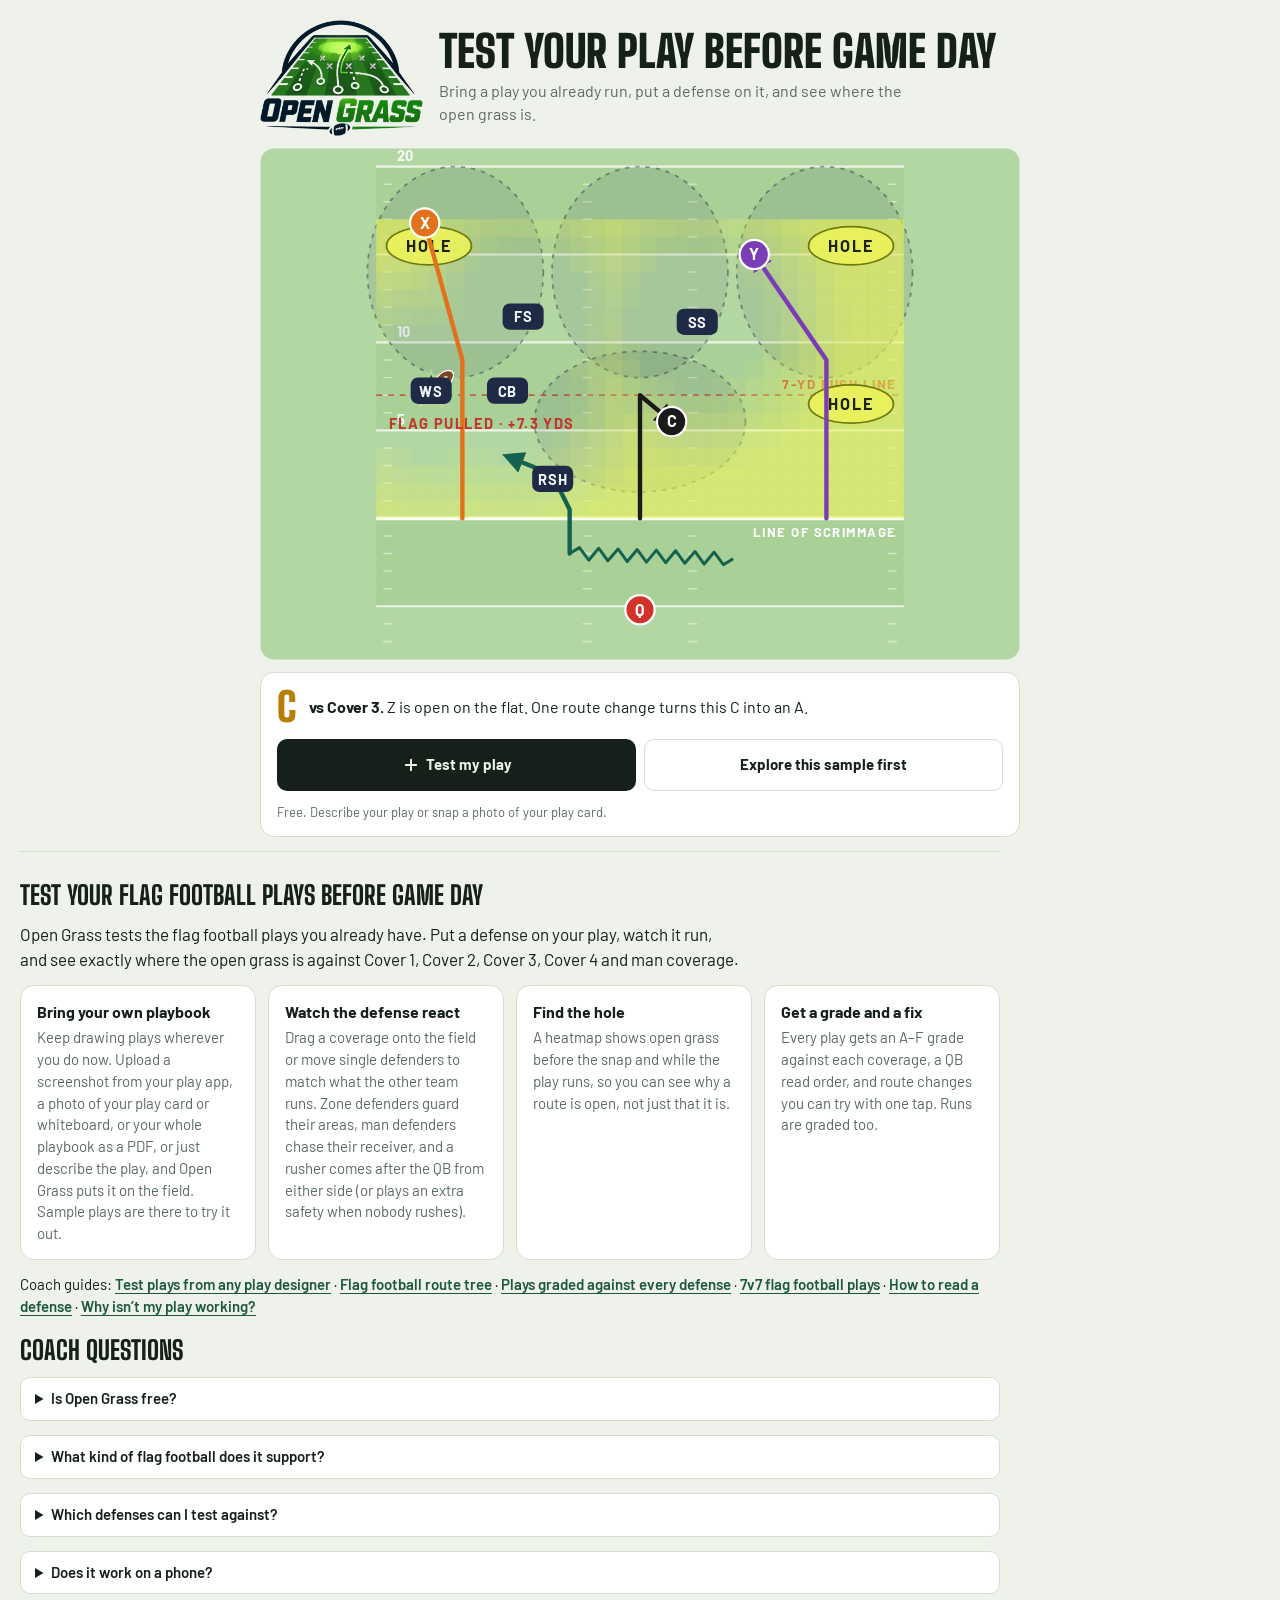
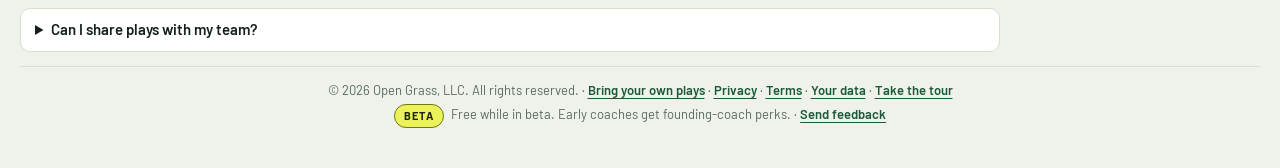
==== personal/projects/open-grass/index.html @ 5057790e "Run grades average seven close versions (rusher read, path width) so near misses grade in between; v" ====
<!doctype html>
<html lang="en">
<head>
<!-- ga:begin (build.py copies this block into every content page) -->
<!-- Google tag (gtag.js): loaded by the script below unless analytics is off -->
<script>
  window.dataLayer = window.dataLayer || [];
  function gtag(){dataLayer.push(arguments);}
  /* Google Ads (AW-18499804478) is linked to this Google tag, so it loads with GA4. privacy.html discloses ad measurement but
     promises no ad cookies, retargeting or personalized ads, so ad cookies, ad user data and ad personalization stay denied for every visitor. GA4 still works, and sign-ups reach Ads
     only as GA4 key events imported in Google Ads. Change this only together with privacy.html. */
  gtag('consent', 'default', { ad_storage: 'denied', ad_user_data: 'denied', ad_personalization: 'denied', analytics_storage: 'granted' });
  gtag('set', { allow_google_signals: false, allow_ad_personalization_signals: false });
  gtag('js', new Date());

  /* page_location drops Clerk's __clerk* query params and the #fragment: it can hold the owner token (#owner=...) or a whole custom play
     packed into a share link (#j-...), neither of which belongs in Analytics. link_type keeps what kind of link it was.
     On anything but the live site, events go to DebugView (filter them with the Developer traffic data filter).
     A browser holding the owner token (ai.js) is tagged traffic_type=internal for the Internal traffic data filter.
     Analytics is off when the visitor turned it off under "Your data" (og-no-analytics) or their browser sends Global Privacy Control:
     then gtag.js never loads, so neither GA4 nor the linked Google Ads page-view ping is sent (the ga-disable flag alone only
     stops GA4). privacy.html promises that opting out stops both. */
  (() => {
    let off = !!navigator.globalPrivacyControl;
    try { off = off || localStorage.getItem('og-no-analytics') === '1'; } catch (e) {}
    if (off) window['ga-disable-G-1T9DMC15V7'] = true;
    else {
      const t = document.createElement('script');
      t.async = true;
      t.src = 'https://www.googletagmanager.com/gtag/js?id=G-1T9DMC15V7';
      document.head.appendChild(t);
    }
    const h = location.hash.slice(1);
    // Clerk's sign-in can return with a dev session token in the query (__clerk_db_jwt) or handshake params: never record those.
    const q = new URLSearchParams(location.search);
    [...q.keys()].filter(k => k.startsWith('__clerk')).forEach(k => q.delete(k));
    const qs = q.toString();
    let owner = h.startsWith('owner=') && h !== 'owner=off';
    try { owner = owner || (!!localStorage.getItem('og-owner') && h !== 'owner=off'); } catch (e) {}
    gtag('config', 'G-1T9DMC15V7', {
      page_location: location.origin + location.pathname + (qs ? '?' + qs : ''),
      link_type: !h ? 'none' : h.startsWith('owner=') ? 'owner' : h.startsWith('j-') ? 'custom_play' : h.startsWith('s-') ? 'legacy_share' : 'builtin_play',
      ...(owner ? { traffic_type: 'internal' } : {}),
      ...(/(^|\.)open-grass\.com$/.test(location.hostname) ? {} : { debug_mode: true })
    });
  })();
</script>
<!-- ga:end -->
<script>
/* Visit stage (REDESIGN_PLAN.md Phase 2): new → explored → engaged, kept in og-stage. Worked out before the page draws so a
   first visit never flashes the full app. A browser that already has plays, favorites, a sign-in, a used free draft or a finished
   tour, or arrives on a share link (any #hash) or the ad landing page's ?test= link, is never "new". A "new" browser stays new for this visit (og-visit in
   sessionStorage, so a reload keeps it) and comes back "explored". Blocked storage: the full app. */
(() => {
  let st = 'explored', from = null;
  try {
    st = localStorage.getItem('og-stage');
    const known = ['og-tour-done', 'og-mine', 'og-favs', 'og-signed', 'og-free-draft'].some(k => localStorage.getItem(k));
    const deep = location.hash || /[?&]test=/.test(location.search);
    if (!st) st = known || deep ? 'explored' : 'new';
    else if (st === 'new' && (known || deep || !sessionStorage.getItem('og-visit'))) { st = 'explored'; from = 'new'; }
    localStorage.setItem('og-stage', st);
    if (st === 'new') sessionStorage.setItem('og-visit', '1');
  } catch (e) { st = 'explored'; }
  document.documentElement.dataset.stage = st;
  window.OG_STAGE_FROM = from;   // app.src.html tracks the change once gtag is set up
})();
</script>
<meta charset="utf-8">
<meta name="viewport" content="width=device-width, initial-scale=1, viewport-fit=cover">
<!-- SEO: copy says "flag football", not "5v5": 7v7 and other formats are coming. Open Grass is NOT a play designer app: it tests the plays coaches already have (any app, paper or whiteboard). Keep title ≤ ~60 chars, description ≤ ~155. -->
<title>Open Grass: Test Your Flag Football Plays Against Any Defense</title>
<meta name="description" content="Test your flag football plays against Cover 1, 2, 3, 4 and man. Watch the defense react, find the open grass, get a letter grade and route fixes. Free in beta.">
<meta name="author" content="Open Grass, LLC">
<link rel="canonical" href="https://open-grass.com/">
<meta name="theme-color" content="#1C5A37">
<link rel="icon" type="image/png" sizes="48x48" href="logo/favicon-48.png">
<link rel="icon" type="image/png" sizes="96x96" href="logo/favicon-96.png">
<link rel="icon" type="image/png" sizes="192x192" href="logo/icon-192.png">
<link rel="apple-touch-icon" href="logo/apple-touch-icon.png">
<link rel="manifest" href="manifest.webmanifest">
<meta property="og:type" content="website">
<meta property="og:site_name" content="Open Grass">
<meta property="og:url" content="https://open-grass.com/">
<meta property="og:title" content="Will your play beat their defense? Test it on Open Grass">
<meta property="og:description" content="Drag a defense onto your flag football play, watch it run, and find the open grass. Grades every play vs Cover 1, 2, 3, 4, man and the blitz.">
<meta property="og:image" content="https://open-grass.com/logo/og-image.jpg?v=2">
<meta property="og:image:width" content="1200">
<meta property="og:image:height" content="630">
<meta property="og:image:alt" content="A flag football play on Open Grass with the open holes in Cover 2 highlighted, graded C and fixed to an A.">
<meta name="twitter:card" content="summary_large_image">
<script type="application/ld+json">
{
  "@context": "https://schema.org",
  "@graph": [
    {
      "@type": "WebSite",
      "@id": "https://open-grass.com/#website",
      "name": "Open Grass",
      "alternateName": ["Open Grass Flag Football", "open-grass.com"],
      "url": "https://open-grass.com/",
      "publisher": { "@id": "https://open-grass.com/#org" }
    },
    {
      "@type": "Organization",
      "@id": "https://open-grass.com/#org",
      "name": "Open Grass",
      "legalName": "Open Grass, LLC",
      "url": "https://open-grass.com/",
      "logo": "https://open-grass.com/logo/icon-512.png",
      "email": "opengrassllc@gmail.com"
    },
    {
      "@type": "WebApplication",
      "@id": "https://open-grass.com/#app",
      "name": "Open Grass",
      "url": "https://open-grass.com/",
      "description": "Flag football play tester. Put a defense on your play, watch it run, see where the open grass is, and get a letter grade and route fixes against Cover 1, Cover 2, Cover 3, Cover 4 and man coverage.",
      "applicationCategory": "SportsApplication",
      "operatingSystem": "Any (web browser)",
      "image": "https://open-grass.com/logo/og-image.jpg",
      "publisher": { "@id": "https://open-grass.com/#org" },
      "offers": { "@type": "Offer", "price": "0", "priceCurrency": "USD", "description": "Free while in beta" }
    }
  ]
}
</script>
<link rel="preconnect" href="https://fonts.googleapis.com">
<link rel="preconnect" href="https://fonts.gstatic.com" crossorigin>
<link rel="stylesheet" href="https://fonts.googleapis.com/css2?family=Big+Shoulders+Display:wght@700;800;900&family=Barlow:wght@400;500;600;700&display=swap">
<style>
/* Layout: sideline clipboard. Field is the hero on the left; the coach's read sits in a column on the right, stacking under the field on phones. */
:root {
  --paper: #EEF2EA; --panel: #FFFFFF; --ink: #15201A; --muted: #5B6A60; --line: #D5DECF; --chip: #E3EADD;
  --accent: #1C5A37; --accent-ink: #FFFFFF;
  --turf: #B3D7A2; --turf-2: #A9D097; --chalk: #FFFFFF; --hole: #EBF25A; --hole-edge: #6E7A12;
  --def: #1E2A46; --def-ink: #F3F6FB; --zone: #1E2A46;
  --r-orange: #E2711C; --r-green: #15634F; --r-purple: #7B3DB6; --r-red: #D23229; --r-ink: #1A1A1A; --r-teal: #0E7C86; --r-gold: #A8740A; --ball: #7A4522;
  --good: #1D8A4B; --warn: #B87D05; --bad: #C1362B;
  --f-display: "Big Shoulders Display", "Arial Narrow", Impact, sans-serif;
  --f-body: "Barlow", "Segoe UI", system-ui, sans-serif;
  --radius: 10px; --on-grade: #FFFFFF;
  --dock-h: 0px; --peek-h: 0px;
  --sheet-bg: var(--panel); --sheet-edge: transparent; --grip: #B7C4B0; --pop-bg: var(--panel); --pop-edge: var(--line); --tour-ring: var(--accent);
}
@media (prefers-color-scheme: dark) {
  :root:not([data-theme="light"]) {
    --paper: #0E1410; --panel: #151D17; --ink: #E5ECE4; --muted: #92A196; --line: #26332A; --chip: #1D2820;
    --accent: #79CF96; --accent-ink: #0E1410;
    --turf: #1D3A25; --turf-2: #21412A; --chalk: #CFE3D0; --hole: #E2EA45; --hole-edge: #E2EA45;
    --def: #DCE4F4; --def-ink: #17203A; --zone: #A9BCE6;
    --r-orange: #F5953F; --r-green: #3FC79C; --r-purple: #B78BF2; --r-red: #FF6A5C; --r-ink: #F4F4F0; --r-teal: #4FC9D2; --r-gold: #E8B33E; --ball: #C98A57;
    --good: #4CC27A; --warn: #E3AE3A; --bad: #F06B5E; --on-grade: #0E1410;
    --sheet-bg: #33463A; --sheet-edge: #85A58E; --grip: #D6E3D9; --pop-bg: #3B5143; --pop-edge: #9DBDA6; --tour-ring: var(--hole);
    color-scheme: dark;
  }
}
:root[data-theme="dark"] {
  --paper: #0E1410; --panel: #151D17; --ink: #E5ECE4; --muted: #92A196; --line: #26332A; --chip: #1D2820;
  --accent: #79CF96; --accent-ink: #0E1410;
  --turf: #1D3A25; --turf-2: #21412A; --chalk: #CFE3D0; --hole: #E2EA45; --hole-edge: #E2EA45;
  --def: #DCE4F4; --def-ink: #17203A; --zone: #A9BCE6;
  --r-orange: #F5953F; --r-green: #3FC79C; --r-purple: #B78BF2; --r-red: #FF6A5C; --r-ink: #F4F4F0; --r-teal: #4FC9D2; --r-gold: #E8B33E; --ball: #C98A57;
  --good: #4CC27A; --warn: #E3AE3A; --bad: #F06B5E; --on-grade: #0E1410;
  --sheet-bg: #33463A; --sheet-edge: #85A58E; --grip: #D6E3D9; --pop-bg: #3B5143; --pop-edge: #9DBDA6; --tour-ring: var(--hole);
  color-scheme: dark;
}
* { box-sizing: border-box; }
[hidden] { display: none !important; }
html, body { margin: 0; }
body { background: var(--paper); color: var(--ink); font-family: var(--f-body); font-size: 15px; line-height: 1.45; }
/* Breakpoints: phone < 700 px (full-width field, playback dock, results sheet), tablet portrait 700–979 px (playback floats on the
   field, results sheet resting with the verdict beside the scouting report), 980 px and up the two-column layout. */
.app { max-width: 1320px; margin: 0 auto; padding-inline: 20px; padding-block: 12px 40px; display: grid; grid-template-columns: minmax(0, 1fr); gap: 14px; }
button, select, input { font: inherit; color: inherit; }
button:focus-visible, select:focus-visible, input:focus-visible, .cov:focus-visible { outline: 2px solid var(--accent); outline-offset: 2px; }

/* Header: a full-width bar with the wide wordmark logo on every screen size; tablet and desktop add Tour. */
.top { background: var(--panel); border-bottom: 1px solid var(--line); }
/* One bar from 700 px up: logo, play picker, Test a play, Tour, Sign in, Sign up free. Phones wrap the play row under the logo line. */
.top-in { max-width: 1320px; margin: 0 auto; padding: 8px 20px; min-height: 60px; display: flex; align-items: center; gap: 8px 12px; }
.top-in .playrow { flex: 1; min-width: 0; }
.brand { display: flex; align-items: center; gap: 8px; min-width: 0; }
.mark-sm { display: block; width: auto; height: 38px; flex: none; box-sizing: content-box; }
/* The wordmark's navy "OPEN" vanishes on the dark theme, so seat the logo on a light badge there. */
@media (prefers-color-scheme: dark) { :root:not([data-theme="light"]) .mark-sm { background: #EEF2EA; padding: 4px 8px; border-radius: 9px; } }
:root[data-theme="dark"] .mark-sm { background: #EEF2EA; padding: 4px 8px; border-radius: 9px; }
.sr-only { position: absolute; width: 1px; height: 1px; overflow: hidden; clip: rect(0 0 0 0); white-space: nowrap; }
.head-actions { display: flex; align-items: center; gap: 4px; flex: none; }
.hbtn { height: 44px; padding: 0 12px; border: 0; border-radius: 10px; background: none; font-weight: 700; cursor: pointer; white-space: nowrap; }
.hbtn:hover { background: var(--chip); }
.hbtn.cta { background: var(--hole); color: #1d2208; padding: 0 14px; }
.hbtn.cta:hover { filter: brightness(1.05); }
.acct { display: flex; align-items: center; gap: 4px; min-height: 44px; }
.acct #userBtn { display: flex; align-items: center; padding-inline: 6px; }
.acct #userBtn[hidden] { display: none; }
/* narrow tablets: Test a play shrinks to its + icon so the picker keeps room */
@media (min-width: 700px) and (max-width: 899px) {
  .testbtn { width: 52px; padding: 0; justify-content: center; }
  .testbtn .tlabel { position: absolute; width: 1px; height: 1px; overflow: hidden; clip: rect(0 0 0 0); white-space: nowrap; }
  .testbtn .news { position: absolute; top: -6px; right: -6px; }
  .testbtn .news .nl { display: none; }
}
@media (max-width: 699px) {
  .top-in { flex-wrap: wrap; padding: 0 8px 10px 12px; column-gap: 8px; }
  .brand { min-height: 60px; }
  .head-actions { margin-left: auto; }
  .top-in .playrow { order: 3; flex-basis: 100%; padding-right: 4px; }
  /* phones: Sign in takes Tour's place (Tour stays in the footer) */
  #tourBtn { display: none; }
  .mark-sm { height: 34px; }
  .hbtn { padding: 0 10px; }
}
/* small phones: a smaller logo and tighter buttons keep Sign in and Create account on the logo line */
@media (max-width: 389px) { .mark-sm { height: 30px; } .hbtn { padding: 0 8px; } .hbtn.cta { padding: 0 10px; } .top-in { column-gap: 6px; } }
@media (max-width: 339px) { .mark-sm { height: 25px; } }

/* Play row: the play picker (a native select laid over a big button) and Test a play */
.playrow { display: flex; align-items: center; gap: 8px; }
.pickbtn { position: relative; flex: 1; min-width: 0; min-height: 52px; display: flex; flex-direction: column; justify-content: center; gap: 2px; padding: 4px 36px 4px 12px; border: 1px solid var(--line); border-radius: 10px; background: var(--panel); }
.top .pickbtn { background: var(--paper); }
.pickbtn:hover { border-color: var(--muted); }
.pickbtn:focus-within { outline: 2px solid var(--accent); outline-offset: 2px; }
.pickbtn .eyebrow { font-size: 10px; }
.pickbtn h2 { font-family: var(--f-display); font-weight: 800; font-size: 20px; line-height: 1.05; margin: 0; text-transform: uppercase; letter-spacing: .01em; white-space: nowrap; overflow: hidden; text-overflow: ellipsis; }
.pickbtn .chev { position: absolute; right: 12px; top: 50%; width: 16px; height: 16px; margin-top: -8px; fill: none; stroke: currentColor; stroke-width: 2.5; }
.pickbtn select { position: absolute; inset: 0; width: 100%; height: 100%; opacity: 0; cursor: pointer; font-size: 16px; border: 0; }
.testbtn { flex: none; min-height: 52px; padding: 0 16px; display: inline-flex; align-items: center; gap: 6px; border: 0; border-radius: 10px; background: var(--ink); color: var(--paper); font-weight: 700; cursor: pointer; white-space: nowrap; }
.testbtn svg { width: 18px; height: 18px; fill: none; stroke: currentColor; stroke-width: 2.6; stroke-linecap: round; }
.testbtn:hover { filter: brightness(1.15); }
/* What's new (studio.js NEWS): a "New" pill on Test a play for returning visitors */
.testbtn { position: relative; }
.testbtn .news { font-size: 10px; font-weight: 800; line-height: 1; letter-spacing: .05em; text-transform: uppercase; padding: 3px 6px; border-radius: 99px; background: var(--warn); color: #15201A; white-space: nowrap; }

/* Main grid */
.layout { display: grid; grid-template-columns: minmax(0, 1fr) 390px; gap: 20px; align-items: start; }
@media (max-width: 979px) { .layout { grid-template-columns: minmax(0, 1fr); } }
.stage { display: grid; gap: 12px; min-width: 0; }

.eyebrow { font-size: 11px; letter-spacing: .14em; text-transform: uppercase; color: var(--muted); font-weight: 600; }
.tags { display: flex; flex-wrap: wrap; gap: 6px; align-items: center; }
.tag { font-size: 12px; padding: 3px 9px; border-radius: 99px; background: var(--chip); color: var(--ink); font-weight: 500; }
.tag.mod { background: var(--hole); color: #1d2208; font-weight: 700; }
.linkbtn { background: none; border: 0; padding: 3px 4px; color: var(--accent); font-weight: 600; cursor: pointer; text-decoration: underline; text-underline-offset: 3px; font-size: 13px; }

/* Defense row: one row of pill chips (coverage name only), scrolls sideways. pan-x keeps the sideways swipe; a drag up still reaches the field. */
.tray { position: relative; display: grid; gap: 6px; }
.cards { display: flex; gap: 8px; overflow-x: auto; scrollbar-width: none; padding: 2px; margin: -2px; }
.cards::-webkit-scrollbar { display: none; }
.cov { flex: none; height: 48px; padding: 0 16px; border-radius: 99px; border: 1.5px solid var(--line); background: var(--panel); cursor: grab; touch-action: pan-x; user-select: none; -webkit-user-select: none; font-family: var(--f-display); font-size: 18px; font-weight: 800; line-height: 1; text-transform: uppercase; white-space: nowrap; }
.cov:hover { border-color: var(--muted); }
.cov[aria-pressed="true"] { background: var(--ink); border-color: var(--ink); color: var(--paper); }
.ghost { position: fixed; z-index: 50; pointer-events: none; transform: translate(-50%, -50%) rotate(-3deg); box-shadow: 0 10px 28px rgba(0,0,0,.25); opacity: .95; }
.defline { display: flex; align-items: center; gap: 8px; min-height: 44px; font-size: 13px; color: var(--muted); }
.defline > span { min-width: 0; }
.optbtn { margin-left: auto; flex: none; height: 44px; padding: 0 14px; display: inline-flex; align-items: center; gap: 6px; border: 1px solid var(--line); border-radius: 99px; background: var(--panel); color: var(--ink); font-size: 13px; font-weight: 700; cursor: pointer; }
.optbtn:hover, .optbtn[aria-expanded="true"] { border-color: var(--muted); }
.optbtn .ol-chev { display: none; width: 14px; height: 14px; margin-left: -2px; }
.optbtn svg { width: 16px; height: 16px; fill: none; stroke: currentColor; stroke-width: 2.2; stroke-linecap: round; }
/* Field options: a small popover above its button on wide screens (the row sits near the bottom of the screen), a bottom sheet on phones and tablets */
.optsheet { position: absolute; right: 0; bottom: 50px; z-index: 40; width: min(340px, 100%); background: var(--panel); border: 1px solid var(--line); border-radius: 14px; box-shadow: 0 16px 40px rgba(0,0,0,.22); padding: 14px; display: grid; gap: 12px; }
.optsheet:focus { outline: none; }
.optsheet-head { display: flex; align-items: center; justify-content: space-between; gap: 8px; }
.optsheet-head b { font-family: var(--f-display); font-weight: 800; font-size: 20px; text-transform: uppercase; line-height: 1; }
.optscrim { position: fixed; inset: 0; z-index: 39; background: transparent; }
/* ≥ 700 px: Field options joins the chip row at the chips' height (the shape · rush line drops underneath) so it reads as part of the defense controls */
@media (min-width: 700px) {
  .tray { grid-template-columns: minmax(0, 1fr) auto; column-gap: 12px; }
  .cards { grid-row: 1; flex-wrap: wrap; overflow: visible; } /* wrap, not scroll: a clipped chip beside the button looked cut off (7v7 has six) */
  .defline { display: contents; }
  #covLine { grid-column: 1 / -1; grid-row: 2; }
  .optbtn { grid-column: 2; grid-row: 1; margin-left: 0; height: 48px; padding: 0 16px 0 14px; border-width: 1.5px; font-size: 14px; }
  .optbtn .ol-chev { display: inline; transform: rotate(-90deg); }
  .optbtn[aria-expanded="true"] .ol-chev { transform: rotate(90deg); }
  .optsheet { bottom: calc(100% + 8px); }
}
.toggles { display: grid; gap: 8px; }
.tog { display: flex; align-items: center; justify-content: space-between; gap: 10px; min-height: 44px; padding: 4px 12px; border-radius: 10px; border: 1px solid var(--line); background: var(--panel); font-size: 15px; font-weight: 600; cursor: pointer; }
.tog input { accent-color: var(--accent); margin: 0; width: 20px; height: 20px; order: 2; }
.tog select { font: inherit; font-weight: 600; color: inherit; background: var(--paper); border: 1px solid var(--line); border-radius: 8px; padding: 6px 8px; cursor: pointer; }

/* Field */
.player { position: relative; display: grid; gap: 12px; }
.field-wrap { position: relative; border-radius: 14px; overflow: hidden; background: var(--turf); border: 1px solid var(--line); }
/* wide screens: the header bar (logo, play picker, sign-in) ≈ 80 px above, timeline + defense row + its line ≈ 190 below, so the chips stay on screen */
.field-wrap svg { display: block; width: 100%; height: auto; max-height: max(360px, calc(100svh - 290px)); margin: 0 auto; touch-action: pan-y; }
/* Grade badge, top right of the field: opens the results */
.gbadge { position: absolute; top: 10px; right: 10px; z-index: 2; display: flex; align-items: center; gap: 8px; padding: 6px 12px 6px 6px; border: 0; border-radius: 12px; background: var(--panel); color: var(--ink); box-shadow: 0 6px 18px rgba(14,21,17,.28); cursor: pointer; text-align: left; }
.gbadge .gl { width: 40px; height: 40px; border-radius: 9px; display: grid; place-items: center; font-family: var(--f-display); font-weight: 900; font-size: 30px; line-height: 1; color: var(--on-grade); background: var(--muted); }
.gbadge .gl.gA, .gbadge .gl.gB { background: var(--good); } .gbadge .gl.gC { background: var(--warn); } .gbadge .gl.gD, .gbadge .gl.gF { background: var(--bad); }
.gbadge .gt { display: grid; line-height: 1.15; }
.gbadge small { font-size: 10px; font-weight: 700; letter-spacing: .12em; text-transform: uppercase; color: var(--muted); }
.gbadge b { font-size: 14px; }
.field-wrap.drop-ready::after { content: "Drop to overlay this coverage"; position: absolute; inset: 10px; border: 2.5px dashed var(--chalk); border-radius: 10px; display: grid; place-items: center; font-family: var(--f-display); font-size: 24px; font-weight: 800; text-transform: uppercase; color: var(--chalk); background: color-mix(in srgb, var(--turf) 40%, transparent); pointer-events: none; }
.field-wrap.drop-over::after { background: color-mix(in srgb, var(--hole) 30%, transparent); }
.def { cursor: grab; }
.def.locked { cursor: default; }
.lbl { font-family: var(--f-body); font-weight: 700; }

/* Timeline */
.timeline { display: grid; grid-template-columns: auto minmax(0, 1fr) auto auto; align-items: center; gap: 12px; padding: 10px 12px; background: var(--panel); border: 1px solid var(--line); border-radius: var(--radius); }
.playbtn { height: 48px; min-width: 128px; padding: 0 20px 0 16px; border-radius: 999px; border: 0; background: var(--accent); color: var(--accent-ink); display: inline-flex; align-items: center; justify-content: center; gap: 8px; cursor: pointer; font-family: var(--f-display); font-size: 18px; font-weight: 800; letter-spacing: .04em; text-transform: uppercase; white-space: nowrap; box-shadow: 0 0 0 4px color-mix(in srgb, var(--accent) 22%, transparent), 0 4px 12px rgba(14,21,17,.22); }
.playbtn:hover { filter: brightness(1.12); }
.playbtn:focus-visible { outline: 3px solid var(--hole); outline-offset: 2px; }
.playbtn svg { width: 18px; height: 18px; fill: currentColor; flex: none; }
/* Big Run play button on the field whenever the play is stopped at the snap, like a video poster */
/* Run play on the field: a small ring and label side by side in the bottom-right corner of the backfield, where no player or
   route sits on most plays (it used to cover the middle of the field; owner, 2026-10-28). The centre bottom is out: deep backs
   line up there. --fp-bottom clears the floating dock on tablets. */
.fieldplay { position: absolute; right: 12px; bottom: var(--fp-bottom, 12px); z-index: 2; display: grid; grid-auto-flow: column; align-items: center; gap: 10px; padding: 0; border: 0; background: none; color: var(--ink); cursor: pointer; font-family: var(--f-display); font-size: 18px; font-weight: 800; letter-spacing: .05em; text-transform: uppercase; }
.fieldplay[hidden] { display: none; }
.fieldplay .ring { width: 52px; height: 52px; border-radius: 50%; display: grid; place-items: center; background: var(--accent); color: var(--accent-ink); box-shadow: 0 0 0 5px color-mix(in srgb, var(--accent) 30%, transparent), 0 6px 16px rgba(14,21,17,.3); }
.fieldplay .ring svg { width: 22px; height: 22px; max-height: none; fill: currentColor; margin: 0; transform: translateX(3px); }   /* override .field-wrap svg (auto margin pushed the icon left); nudge the triangle to look centered */
.fieldplay .cap { padding: 3px 12px; border-radius: 999px; background: var(--panel); box-shadow: 0 4px 12px rgba(14,21,17,.22); }
.fieldplay:hover .ring { filter: brightness(1.12); }
.fieldplay:focus-visible .ring { outline: 3px solid var(--hole); outline-offset: 4px; }
@media (prefers-reduced-motion: no-preference) {
  .fieldplay .ring { animation: fp-pulse 1.8s ease-in-out infinite; }
  @keyframes fp-pulse { 50% { box-shadow: 0 0 0 10px color-mix(in srgb, var(--accent) 12%, transparent), 0 6px 16px rgba(14,21,17,.3); } }
}
.track { position: relative; padding-block: 14px 16px; }
.track input { width: 100%; margin: 0; accent-color: var(--accent); }
.marks { position: absolute; left: 9px; right: 9px; top: 0; bottom: 0; pointer-events: none; }
.mk { position: absolute; transform: translateX(-50%); font-size: 10px; font-weight: 700; letter-spacing: .06em; text-transform: uppercase; white-space: nowrap; }
.mk.top { top: -2px; }
.mk.bot { bottom: -2px; }
.mk.rush { color: var(--bad); }
.mk.throw { color: var(--ink); }
.mk.tick { color: var(--muted); font-weight: 500; }
button.mk { pointer-events: auto; border: 0; background: none; padding: 2px 3px; font-family: inherit; line-height: 1.2; cursor: pointer; border-radius: 4px; }
button.mk:hover, button.mk:focus-visible { background: var(--paper); text-decoration: underline; }
.clock { text-align: right; min-width: 74px; }
.clock b { font-family: var(--f-display); font-size: 26px; font-weight: 800; font-variant-numeric: tabular-nums; line-height: 1; display: block; }
.clock span { font-size: 11px; color: var(--muted); letter-spacing: .08em; text-transform: uppercase; }
.speed { display: flex; gap: 4px; }
.speed button { border: 1px solid var(--line); background: var(--panel); border-radius: 6px; padding: 2px 7px; font-size: 12px; cursor: pointer; }
.speed button[aria-pressed="true"] { background: var(--ink); color: var(--paper); border-color: var(--ink); }
.speed .loop { margin-left: 4px; }
.timeline .speed { flex-direction: column; gap: 3px; }
.timeline .speed .loop { margin-left: 0; }
.timeline .speed button { padding: 3px 7px; }
@media (min-width: 641px) { .timeline .speed { display: grid; grid-template-columns: repeat(3, auto); } .timeline .speed .loop { grid-column: 1 / -1; } }
@media (max-width: 640px) { .timeline { grid-template-columns: auto minmax(0, 1fr) auto; } .timeline .speed { grid-column: 1 / -1; flex-direction: row; justify-content: flex-end; } }
.hint { margin: 0; color: var(--muted); font-size: 13px; display: flex; flex-wrap: wrap; gap: 4px 14px; align-items: center; }
.key { display: inline-flex; align-items: center; gap: 5px; }
.sw { width: 12px; height: 12px; border-radius: 3px; display: inline-block; }

/* Read panel */
.sheet { min-width: 0; }
.read { display: grid; gap: 14px; min-width: 0; }
.sheet-grip { display: none; }
.card { background: var(--panel); border: 1px solid var(--line); border-radius: 14px; padding: 16px; display: grid; gap: 12px; min-width: 0; }
.card h3 { font-family: var(--f-display); font-weight: 800; font-size: 20px; text-transform: uppercase; margin: 0; letter-spacing: .01em; line-height: 1; }
.g { font-family: var(--f-display); font-weight: 900; line-height: 1; }
.gA, .gB { color: var(--good); } .gC { color: var(--warn); } .gD, .gF { color: var(--bad); }
/* One line for every look (5 in 5v5, 6 in 7v7): long names wrap inside the tile */
.scout-note { margin: 10px 0 0; font-size: 13px; line-height: 1.35; color: var(--muted); }
.scout-row { display: grid; grid-auto-flow: column; grid-auto-columns: minmax(0, 1fr); gap: 5px; }
.sc { border: 1.5px solid var(--line); background: var(--paper); border-radius: 9px; padding: 6px 2px 5px; display: grid; justify-items: center; align-content: start; gap: 2px; cursor: pointer; }
.sc[aria-pressed="true"] { border-color: var(--ink); }
.sc span { font-size: 10.5px; font-weight: 600; color: var(--muted); text-align: center; line-height: 1.15; }
@media (max-width: 480px) { .scout-row { gap: 4px; } .sc { padding-inline: 0; } .sc span { font-size: 10px; } }
.sc .g { font-size: 26px; }
.verdict { display: grid; grid-template-columns: auto minmax(0, 1fr); gap: 14px; align-items: start; }
.bigg { font-size: 64px; width: 64px; text-align: center; margin-top: -4px; }
.verdict h2 { font-family: var(--f-display); font-weight: 800; font-size: 26px; text-transform: uppercase; line-height: 1; margin: 2px 0 6px; text-wrap: balance; }
.verdict p { margin: 0; }
.reads { list-style: none; margin: 0; padding: 0; display: grid; gap: 4px; }
.reads li button { width: 100%; display: grid; grid-template-columns: 22px 26px minmax(0, 1fr) 72px; align-items: center; gap: 8px; padding: 7px 6px; border: 0; background: none; border-radius: 8px; cursor: pointer; text-align: left; }
.reads li button:hover { background: var(--paper); }
.num { font-size: 12px; color: var(--muted); font-weight: 700; text-align: center; font-variant-numeric: tabular-nums; }
.dot { width: 22px; height: 22px; border-radius: 50%; display: grid; place-items: center; color: #fff; font-size: 11px; font-weight: 700; }
.rname { min-width: 0; }
.rname b { font-weight: 600; }
.rname small { display: block; color: var(--muted); font-size: 12px; }
.bar { height: 5px; border-radius: 3px; background: var(--chip); overflow: hidden; margin-top: 4px; }
.bar i { display: block; height: 100%; border-radius: 3px; }
.pill { font-size: 11px; font-weight: 700; letter-spacing: .05em; text-transform: uppercase; padding: 3px 7px; border-radius: 99px; text-align: center; }
.p-open { background: color-mix(in srgb, var(--good) 18%, transparent); color: var(--good); }
.p-tight { background: color-mix(in srgb, var(--warn) 20%, transparent); color: var(--warn); }
.p-covered { background: color-mix(in srgb, var(--bad) 16%, transparent); color: var(--bad); }
.sug { border: 1px solid var(--line); border-radius: 10px; padding: 12px; display: grid; gap: 6px; background: var(--paper); }
.sug-top { display: flex; align-items: center; gap: 8px; flex-wrap: wrap; }
.sug-top .arrow { color: var(--muted); }
.delta.room { font-family: var(--f-body); font-size: 12px; font-weight: 700; letter-spacing: .05em; text-transform: uppercase; color: var(--good); }
.delta { margin-left: auto; font-family: var(--f-display); font-weight: 800; font-size: 18px; white-space: nowrap; }
.sug p { margin: 0; font-size: 14px; }
.sug .muted { color: var(--muted); font-size: 13px; }
.sug-actions { display: flex; gap: 8px; }
/* "You tried" strip: the last route fix, Undo, and "Did this help?" once the coach watched it */
.tried { border: 1px solid color-mix(in srgb, var(--accent) 45%, var(--line)); border-radius: 10px; padding: 12px; display: grid; gap: 8px; margin-bottom: 10px; background: color-mix(in srgb, var(--accent) 6%, var(--paper)); }
.tried .eyebrow { display: block; margin-bottom: 1px; }
.tried p { margin: 0; font-size: 14px; }
.tried .muted { color: var(--muted); font-size: 13px; }
.tried-row { display: flex; align-items: center; gap: 8px; }
.tried-rate { margin-left: auto; display: flex; align-items: center; gap: 6px; font-size: 13px; color: var(--muted); font-weight: 600; }
.thumb { border: 1px solid var(--line); background: var(--panel); border-radius: 99px; min-width: 44px; height: 38px; font-size: 18px; cursor: pointer; filter: grayscale(.6); opacity: .8; }
.thumb:hover { border-color: var(--accent); filter: none; opacity: 1; }
.thumb[aria-pressed="true"] { filter: none; opacity: 1; border-color: var(--accent); background: color-mix(in srgb, var(--accent) 16%, var(--panel)); }
.reasons { display: flex; flex-wrap: wrap; gap: 6px; }
.chipbtn { border: 1px solid var(--line); background: var(--panel); color: var(--ink); border-radius: 99px; padding: 7px 12px; font-size: 13px; font-weight: 600; cursor: pointer; min-height: 36px; }
.chipbtn:hover { border-color: var(--accent); }
.btn { border: 0; background: var(--accent); color: var(--accent-ink); border-radius: 8px; padding: 7px 14px; font-weight: 700; cursor: pointer; font-size: 14px; }
.btn.ghosty { background: transparent; color: var(--accent); border: 1px solid var(--line); }
.btn:hover { filter: brightness(1.08); }
dl.notes { display: grid; grid-template-columns: 96px minmax(0, 1fr); gap: 8px 12px; margin: 0; font-size: 14px; }
dl.notes dt { font-size: 11px; letter-spacing: .1em; text-transform: uppercase; color: var(--muted); font-weight: 600; padding-top: 2px; }
dl.notes dd { margin: 0; }
.more summary { cursor: pointer; font-weight: 600; font-size: 14px; color: var(--accent); }
.more[open] summary { margin-bottom: 10px; }
.concepts { margin: 0; padding-left: 18px; display: grid; gap: 2px; }
.qbread, .sug .why { margin: 8px 0 0; font-size: 13px; }
.checks { margin: 0; padding-left: 18px; display: grid; gap: 6px; font-size: 14px; }
dl.notes .linkbtn { padding: 0; font-size: 14px; text-align: left; }
.src { font-size: 12px; color: var(--muted); margin: 0; }
.empty { color: var(--muted); margin: 0; }
/* Play actions, studio dialog, toast */
.playmeta { display: grid; gap: 8px; }
.actions { display: flex; flex-wrap: wrap; gap: 6px; }
.act { display: inline-flex; align-items: center; gap: 6px; border: 1px solid var(--line); background: var(--panel); border-radius: 8px; padding: 6px 11px; font-size: 13px; font-weight: 600; cursor: pointer; }
.act:hover { border-color: var(--muted); }
.act[aria-pressed="true"] { background: var(--hole); color: #1d2208; border-color: var(--hole-edge); }
.act.primary { background: var(--accent); color: var(--accent-ink); border-color: var(--accent); }
.act.danger { color: var(--bad); }
.act:disabled { opacity: .55; cursor: progress; }
.act svg { width: 15px; height: 15px; fill: none; stroke: currentColor; stroke-width: 2; stroke-linecap: round; stroke-linejoin: round; }
.scrim { position: fixed; inset: 0; z-index: 60; background: rgba(10, 16, 12, .55); display: grid; place-items: center; padding-inline: 16px; padding-block: 16px; }
.dialog { background: var(--panel); color: var(--ink); border: 1px solid var(--line); border-radius: 14px; width: min(560px, 100%); max-height: calc(100svh - 32px); overflow: auto; padding: 18px; display: grid; gap: 12px; box-shadow: 0 20px 50px rgba(0,0,0,.3); }
.dialog h3 { font-family: var(--f-display); font-weight: 800; font-size: 24px; text-transform: uppercase; margin: 0; line-height: 1; }
.dialog-head { display: flex; justify-content: space-between; align-items: center; gap: 12px; }
.tabs { display: flex; gap: 4px; border-bottom: 1px solid var(--line); flex-wrap: wrap; }
.tab { border: 0; background: none; padding: 8px 10px; font-weight: 600; font-size: 14px; color: var(--muted); border-bottom: 2.5px solid transparent; cursor: pointer; }
.tab[aria-selected="true"] { color: var(--ink); border-bottom-color: var(--accent); }
.pane { display: grid; gap: 10px; }
.pane textarea { width: 100%; min-height: 110px; resize: vertical; border: 1px solid var(--line); border-radius: 8px; padding: 10px; background: var(--paper); font: inherit; color: inherit; }
.pane input[type=file] { font-size: 14px; max-width: 100%; }
.pane .muted { color: var(--muted); font-size: 13px; margin: 0; }
.examples { display: flex; flex-wrap: wrap; gap: 6px; }
.chipbtn { border: 1px solid var(--line); background: var(--paper); border-radius: 99px; padding: 4px 10px; font-size: 12px; cursor: pointer; text-align: left; }
.status { font-size: 13px; color: var(--muted); min-height: 1.2em; margin: 0; white-space: pre-wrap; overflow-wrap: anywhere; }
.status.err { color: var(--bad); }
.preview-img { max-height: 160px; border-radius: 8px; border: 1px solid var(--line); justify-self: start; }
.pane .soon { font-size: 13px; margin: 0; padding: 6px 10px; border-radius: 8px; background: var(--chip); color: var(--muted); }
.batch { list-style: none; margin: 0; padding: 0; display: grid; gap: 6px; }
.batch li { display: grid; grid-template-columns: 44px 1fr; grid-template-rows: auto auto; column-gap: 10px; align-items: center; font-size: 13px; }
.batch img { grid-row: 1 / 3; width: 44px; height: 44px; object-fit: cover; border-radius: 6px; border: 1px solid var(--line); }
.batch .nm { overflow: hidden; text-overflow: ellipsis; white-space: nowrap; }
.batch .st { color: var(--muted); }
.batch .st.ok { color: var(--good); }
/* PDF playbooks (studio.js openPdf): page picker, then the list of saved plays */
.new-pill { display: inline-block; font-size: 11px; line-height: 1; padding: 3px 6px; margin-right: 4px; border-radius: 99px; background: var(--accent); color: var(--accent-ink); vertical-align: 1px; text-transform: uppercase; letter-spacing: .04em; }
.pdf-tools { display: flex; flex-wrap: wrap; gap: 8px; align-items: center; }
.pdf-group { display: flex; align-items: center; gap: 6px; font-size: 13px; color: var(--muted); flex: 1 1 220px; }
.pdf-group input { flex: 1; min-width: 0; font: inherit; color: var(--ink); background: var(--panel); border: 1px solid var(--line); border-radius: 8px; padding: 6px 8px; }
.pdf-pages { list-style: none; margin: 0; padding: 0; display: grid; grid-template-columns: repeat(auto-fill, minmax(84px, 1fr)); gap: 10px; max-height: 46vh; overflow-y: auto; }
.pdf-pages li { display: grid; gap: 2px; font-size: 12px; }
.pdf-pages li[hidden] { display: none; }
.pdf-pages label { display: grid; gap: 4px; cursor: pointer; position: relative; }
.pdf-pages input { position: absolute; top: 6px; left: 6px; width: 18px; height: 18px; margin: 0; accent-color: var(--accent); }
.pdf-pages .pg { display: block; aspect-ratio: 8.5 / 11; border: 1px solid var(--line); border-radius: 6px; overflow: hidden; background: #fff; }
.pdf-pages .pg img { width: 100%; height: 100%; object-fit: contain; display: block; }
.pdf-pages li:has(input:not(:checked)) .pg { opacity: .45; }
.pdf-pages .cap { color: var(--muted); }
.pdf-pages .st { color: var(--muted); }
.pdf-pages .st.ok { color: var(--good); }
.pdf-pages .st.err { color: var(--bad); }
.pdf-go { display: flex; flex-wrap: wrap; gap: 8px; }
.pdf-found { list-style: none; margin: 0; padding: 0; display: grid; gap: 6px; max-height: 50vh; overflow-y: auto; }
.pdf-found li { display: grid; grid-template-columns: 64px 1fr auto auto; gap: 8px; align-items: center; font-size: 13px; }
.pdf-found svg { width: 64px; height: 53px; border: 1px solid var(--line); border-radius: 6px; background: var(--panel); }
.pdf-found .nm { overflow: hidden; text-overflow: ellipsis; white-space: nowrap; }
.batch .st.err { color: var(--bad); }
.sharebox { display: grid; gap: 6px; }
.details { display: grid; grid-template-columns: 6.5em 1fr; gap: 10px; }
.details > div { display: grid; gap: 4px; min-width: 0; }
.details .wide { grid-column: 1 / -1; }
.details input { width: 100%; border: 1px solid var(--line); border-radius: 8px; padding: 8px 10px; background: var(--paper); font: inherit; color: inherit; }
.details .chips { display: flex; flex-wrap: wrap; gap: 6px; }
.sharebox input { width: 100%; border: 1px solid var(--line); border-radius: 8px; padding: 8px 10px; background: var(--paper); font-size: 13px; }
.gifout { max-width: 100%; border-radius: 10px; border: 1px solid var(--line); }
.toast { position: fixed; left: 50%; bottom: calc(18px + env(safe-area-inset-bottom, 0px)); transform: translateX(-50%); z-index: 70; background: var(--ink); color: var(--paper); padding: 9px 16px; border-radius: 99px; font-size: 14px; font-weight: 600; max-width: calc(100vw - 32px); }
.foot { border-top: 1px solid var(--line); padding-top: 14px; color: var(--muted); font-size: 13px; text-align: center; }
.foot p { margin: 0; }
.foot p + p { margin-top: 4px; }
.foot a { color: var(--accent); font-weight: 600; text-underline-offset: 3px; }
.foot .linkbtn { padding: 0; }
/* Beta pill and the free-account prompt (gate) */
.beta { font-family: var(--f-body); font-size: 11px; font-weight: 700; letter-spacing: .12em; text-transform: uppercase; padding: 3px 9px; border-radius: 99px; border: 1px solid var(--hole-edge); background: var(--hole); color: #1d2208; cursor: pointer; vertical-align: middle; }
.beta:hover { filter: brightness(1.05); }
span.beta { cursor: default; margin-left: 4px; }
.foot .beta { margin-right: 4px; }
.sketch { position: relative; border-radius: 10px; overflow: hidden; border: 1px solid var(--line); background: var(--turf); }
.sketch svg { display: block; width: 100%; height: auto; max-height: 220px; filter: blur(5px); transform: scale(1.06); }
.sketch .lockmsg { position: absolute; inset: 0; display: grid; place-items: center; font-family: var(--f-display); font-weight: 800; font-size: 22px; text-transform: uppercase; color: var(--ink); }
.sketch .lockmsg span { background: var(--panel); border: 1px solid var(--line); border-radius: 99px; padding: 6px 14px; }
.perks { margin: 0; padding-left: 18px; display: grid; gap: 3px; font-size: 14px; }
.gate-actions { display: flex; flex-wrap: wrap; gap: 8px; align-items: center; }
/* Below-the-field explainer (crawlable copy) */
.about { border-top: 1px solid var(--line); padding-top: 24px; display: grid; gap: 14px; max-width: 980px; }
.about h2 { font-family: var(--f-display); font-weight: 800; font-size: 26px; text-transform: uppercase; line-height: 1; margin: 6px 0 0; }
.about .lede { margin: 0; font-size: 17px; max-width: 72ch; }
.about-grid { display: grid; grid-template-columns: repeat(auto-fit, minmax(220px, 1fr)); gap: 12px; }
.about-grid > div { background: var(--panel); border: 1px solid var(--line); border-radius: 14px; padding: 14px 16px; }
.about h3 { font-size: 16px; margin: 0 0 4px; }
.about-grid p, .about details p { margin: 0; color: var(--muted); }
.about details { background: var(--panel); border: 1px solid var(--line); border-radius: 10px; padding: 10px 14px; }
.about summary { cursor: pointer; font-weight: 600; }
.about > p { margin: 0; }
.about a { color: var(--accent); font-weight: 600; text-underline-offset: 3px; }
.about details p { margin-top: 6px; }
/* ---------- First visit (data-stage="new"): intro, the sample play looping, a caption and two buttons; nothing else ---------- */
.fv-intro { display: grid; gap: 4px; }
.fv-intro h1 { font-family: var(--f-display); font-weight: 900; font-size: clamp(30px, 6vw, 44px); line-height: .95; text-transform: uppercase; margin: 0; text-wrap: balance; }
.fv-intro p { margin: 0; color: var(--muted); font-size: 16px; max-width: 52ch; }
:root:not([data-stage="new"]) .fv-intro { position: absolute; width: 1px; height: 1px; overflow: hidden; clip: rect(0 0 0 0); white-space: nowrap; }
.fv-card { display: none; }
[data-stage="new"] .fv-card { display: grid; gap: 12px; background: var(--panel); border: 1px solid var(--line); border-radius: 14px; padding: 14px 16px; }
.fv-cap { margin: 0; font-size: 16px; display: flex; align-items: center; gap: 12px; }
.fv-cap .g { font-size: 40px; flex: none; }
.fv-actions { display: flex; flex-wrap: wrap; gap: 8px; }
.fv-actions .testbtn { flex: 1 1 180px; justify-content: center; }
.fv-explore { flex: 1 1 180px; min-height: 52px; padding: 0 16px; border: 1px solid var(--line); border-radius: 10px; background: var(--panel); font-weight: 700; cursor: pointer; }
.fv-explore:hover { border-color: var(--muted); }
.fv-note { margin: 0; color: var(--muted); font-size: 13px; }
[data-stage="new"] { --peek-h: 0px; }
[data-stage="new"] :is(.top .playrow, .tray, .playmeta, .hint, #readSheet, .timeline, .gbadge, #tourBtn) { display: none !important; }
/* No header bar on the first visit: the logo sits beside the headline, and Sign in / Create account float at the column's top right */
[data-stage="new"] .top { background: transparent; border-bottom: 0; }
[data-stage="new"] .top-in { max-width: 800px; min-height: 0; padding-block: 8px 0; }
[data-stage="new"] .brand { display: none; }
[data-stage="new"] .head-actions { margin-left: auto; }
.fv-logo { display: none; }
[data-stage="new"] .fv-intro { grid-template-columns: auto minmax(0, 1fr); column-gap: 16px; row-gap: 6px; align-items: center; }
[data-stage="new"] .fv-logo { display: block; grid-row: 1 / span 2; height: 116px; width: auto; }
[data-stage="new"] .fv-intro h1 { align-self: end; }
[data-stage="new"] .fv-intro p { align-self: start; }
@media (max-width: 699px) {
  [data-stage="new"] .top-in { padding: 4px 8px 0 12px; }
  [data-stage="new"] .fv-intro { column-gap: 12px; }
  [data-stage="new"] .fv-logo { height: 84px; }
  [data-stage="new"] .fv-intro h1 { font-size: 28px; }
  [data-stage="new"] .fv-intro p { font-size: 14px; }
}
/* dark theme: the navy wordmark needs its light badge, as in the header */
@media (prefers-color-scheme: dark) { :root:not([data-theme="light"]) .fv-logo { background: #EEF2EA; border-radius: 12px; padding: 4px 6px; } }
:root[data-theme="dark"] .fv-logo { background: #EEF2EA; border-radius: 12px; padding: 4px 6px; }
[data-stage="new"] .layout { grid-template-columns: minmax(0, 1fr); max-width: 760px; margin-inline: auto; width: 100%; }
/* sign-in row + logo and intro ≈ 190 px above, the caption card ≈ 170 below: all of it on the first screen */
[data-stage="new"] .field-wrap svg { max-height: max(300px, calc(100svh - 390px)); }
@media (min-width: 700px) and (max-width: 979px) { [data-stage="new"] .field-wrap { padding-bottom: 0; --fp-bottom: 12px; } }
/* Offered once after "Explore this sample first" */
.offer { position: fixed; z-index: 35; left: 50%; transform: translateX(-50%); bottom: calc(16px + var(--dock-h) + var(--peek-h)); width: min(420px, calc(100vw - 24px)); display: flex; align-items: center; gap: 10px; flex-wrap: wrap; padding: 10px 12px 10px 16px; background: var(--ink); color: var(--paper); border-radius: 14px; box-shadow: 0 12px 32px rgba(0,0,0,.3); }
.offer b { flex: 1 1 auto; }
.offer .act { min-height: 44px; }
.offer .linkbtn { color: var(--paper); min-height: 44px; }
.fixask-in { display: flex; flex-wrap: wrap; align-items: center; gap: 8px; padding: 10px 10px 12px 14px; border-radius: 12px; background: var(--ink); color: var(--paper); }
.fixask-in .linkbtn { color: var(--paper); min-height: 36px; }
.fixask-in .fa-q { flex: 1 1 140px; min-width: 0; }
.fixask-in .fa-q small { display: block; font-size: 12px; opacity: .75; white-space: nowrap; overflow: hidden; text-overflow: ellipsis; }
.fixask-in .fa-x { padding: 0 6px; font-size: 16px; }
.fixask-in .chipbtn { background: color-mix(in srgb, var(--paper) 14%, transparent); border-color: transparent; color: var(--paper); }
/* Account nudges (signed out): an inline card in the results */
.card.nudge { background: color-mix(in srgb, var(--hole) 22%, var(--panel)); border-color: var(--hole-edge); gap: 8px; }
.card.nudge p { margin: 0; }

/* Below-the-field copy is long and off screen at first: let the browser skip laying it out until it's near */
.about { content-visibility: auto; contain-intrinsic-size: auto 1100px; }

/* ---------- Phones and tablets (< 980 px): results sheet, bigger tap targets, 16 px inputs (no iOS zoom) ---------- */
@media (max-width: 979px) {
  body { padding-bottom: calc(var(--dock-h) + var(--peek-h) + 16px); }
  input, select, textarea, .pane textarea, .details input, .sharebox input { font-size: 16px; }
  .act, .btn, .chipbtn, .tab, .linkbtn, .reads li button, .speed button { min-height: 44px; }
  .foot .linkbtn, dl.notes .linkbtn, .about .linkbtn { min-height: 0; }
  .act { padding-inline: 13px; }
  /* Results sheet: peek (verdict line), half, full. Drag the handle, tap it, or Escape / back to close. */
  .sheet { position: fixed; left: 0; right: 0; bottom: var(--dock-h); z-index: 30; height: var(--sheet-h, var(--peek-h)); display: flex; flex-direction: column; background: var(--sheet-bg); border-top: 1px solid var(--sheet-edge); border-radius: 18px 18px 0 0; box-shadow: 0 -8px 28px rgba(14,21,17,.18), 0 -2px 18px rgba(0,0,0,.35); transition: height .25s ease; }
  .sheet[data-h="half"] { --sheet-h: 55svh; }
  .sheet[data-h="full"] { --sheet-h: calc(100svh - var(--dock-h) - 56px); }
  .sheet.dragging { transition: none; }
  .sheet-grip { display: grid; flex: none; touch-action: none; cursor: grab; padding: 8px 16px 0; user-select: none; -webkit-user-select: none; }
  .sheet-grip .grip { justify-self: center; width: 44px; height: 5px; border-radius: 99px; background: var(--grip); margin-bottom: 4px; }
  .peek { display: grid; grid-template-columns: auto minmax(0, 1fr) auto; align-items: center; gap: 12px; width: 100%; min-height: 52px; padding: 2px 0 10px; border: 0; background: none; text-align: left; cursor: pointer; }
  .peek .g { font-size: 34px; width: 34px; text-align: center; }
  .peek b { display: block; font-family: var(--f-display); font-weight: 800; font-size: 21px; line-height: 1; text-transform: uppercase; white-space: nowrap; overflow: hidden; text-overflow: ellipsis; }
  .peek small { display: block; font-size: 13px; color: var(--muted); margin-top: 3px; white-space: nowrap; overflow: hidden; text-overflow: ellipsis; }
  .peek svg { width: 22px; height: 22px; fill: none; stroke: currentColor; stroke-width: 2.4; transition: transform .25s; }
  .sheet:not([data-h="peek"]) .peek { display: none; }
  .sheet:not([data-h="peek"]) .sheet-grip { padding-block: 12px 14px; }
  .sheet .read { flex: 1; min-height: 0; overflow-y: auto; overscroll-behavior: contain; padding: 4px 12px calc(16px + env(safe-area-inset-bottom, 0px)); gap: 10px; align-content: start; }
  .sheet[data-h="peek"] .read { overflow: hidden; }
  @media (max-width: 699px) { .sheet[data-h="peek"] .read { visibility: hidden; } }
  .sheet .card { padding: 14px; }
  /* Field options sheet */
  .optsheet { position: fixed; left: 0; right: 0; bottom: 0; width: auto; margin: 0; z-index: 46; border-radius: 18px 18px 0 0; border-width: 1px 0 0; padding: 16px 16px calc(16px + env(safe-area-inset-bottom, 0px)); }
  .optscrim { z-index: 45; background: rgba(10, 16, 12, .45); }
}

/* ---------- Phones (< 700 px): full-width field, playback dock pinned to the bottom ---------- */
@media (max-width: 699px) {
  :root { --peek-h: 58px; }
  .app { padding-inline: 12px; padding-top: 8px; gap: 10px; }
  .stage { gap: 10px; }
  .player { gap: 0; margin-inline: -12px; }
  .field-wrap { border-radius: 0; border-width: 0; }
  /* keep the defense row above the results sheet on short phones: header with its play row, chips and the Field options card ≈ 270 px */
  .field-wrap svg { max-height: calc(100svh - 270px - var(--peek-h) - var(--dock-h)); }
  .pickbtn h2 { font-size: 18px; }
  .testbtn { padding: 0 14px; }
  /* the news pill shrinks to a dot so the play name keeps its room (the button's label still names the news) */
  .testbtn { position: relative; }
  .testbtn .news { position: absolute; top: 7px; right: 7px; width: 10px; height: 10px; padding: 0; font-size: 0; border-radius: 50%; }
  /* Field options: the line under the chips is one big tappable card (the button stretches over it) */
  .defline { position: relative; gap: 10px; min-height: 52px; padding: 6px 6px 6px 14px; border: 1px solid var(--line); border-radius: 14px; background: var(--panel); color: var(--muted); }
  .defline:has(.optbtn:hover), .defline:has(.optbtn[aria-expanded="true"]) { border-color: var(--muted); }
  .defline .optbtn { background: var(--chip); border-color: transparent; padding: 0 10px 0 12px; }
  .defline .optbtn::after { content: ""; position: absolute; inset: 0; border-radius: 14px; }
  .optbtn .ol-chev { display: inline; }
  /* One bottom panel: the results peek (one line) sits right on top of the playback row, same colour */
  .sheet { box-shadow: 0 -8px 24px rgba(14,21,17,.14); }
  .sheet-grip { padding-top: 6px; }
  .peek { min-height: 40px; padding: 0 0 6px; }
  .peek .g { font-size: 28px; width: 28px; }
  .peek b { font-size: 19px; }
  .peek small { display: none; }
  .timeline { position: fixed; left: 0; right: 0; bottom: 0; z-index: 31; grid-template-columns: auto minmax(0, 1fr) auto auto; gap: 10px; padding: 2px 10px calc(8px + env(safe-area-inset-bottom, 0px)) 12px; border-radius: 0; border-width: 0; background: var(--sheet-bg); }
  .timeline .playbtn { width: 52px; min-width: 0; height: 52px; padding: 0; }
  .timeline .playbtn svg { width: 22px; height: 22px; }
  .timeline .playbtn .pl { display: none; }
  .fieldplay .ring { width: 48px; height: 48px; }
  .fieldplay .cap { display: none; }   /* ring only: the dock's play button sits right below, and the label would cover backs */
  .timeline .clock { min-width: 50px; }
  .timeline .clock b { font-size: 22px; }
  .timeline .clock span { font-size: 9px; letter-spacing: .05em; }
  .timeline .track { padding-block: 6px 8px; }
  .timeline .track input { height: 44px; display: block; }
  /* Speed is one button that cycles ½× → 1× → ¼×; Loop is an icon toggle */
  .timeline .speed { grid-column: auto; flex-direction: row; gap: 6px; }
  .timeline .speed button { min-height: 44px; min-width: 42px; padding: 0 6px; border-radius: 10px; font-size: 15px; font-weight: 700; background: var(--chip); border-color: transparent; color: var(--ink); }
  .timeline .speed button[data-sp][aria-pressed="false"] { display: none; }
  .timeline .speed .loop { font-size: 21px; font-weight: 400; }
  .timeline .speed .loop .lt { display: none; }
  .timeline .speed .loop[aria-pressed="true"] { background: var(--ink); color: var(--paper); }
  @media (max-width: 379px) {
    .timeline { gap: 6px; padding-inline: 8px 6px; }
    .timeline .playbtn { width: 46px; height: 46px; }
    .timeline .clock { min-width: 0; }
    .timeline .speed { gap: 4px; }
    .timeline .speed button { min-width: 38px; }
  }
  .hint { font-size: 12px; }
}

/* ---------- Tablet portrait (700–979 px): playback floats on the field; the sheet rests with verdict beside the scouting report ---------- */
@media (min-width: 700px) and (max-width: 979px) {
  :root { --peek-h: 176px; }
  .app { padding-inline: 24px; }
  .player { gap: 0; }
  /* above the field ≈ 80 px, the turf strip under it for the dock 56, the chips and their line ≈ 125 */
  .field-wrap svg { max-height: calc(100svh - 265px - var(--peek-h)); }
  .timeline { position: absolute; left: 14px; right: 14px; bottom: 14px; z-index: 2; border: 0; border-radius: 16px; background: color-mix(in srgb, var(--panel) 95%, transparent); box-shadow: 0 8px 24px rgba(14,21,17,.22); }
  .timeline .speed { display: flex; flex-direction: row; gap: 4px; }
  .timeline .speed .loop { margin-left: 4px; }
  .field-wrap { padding-bottom: 56px; --fp-bottom: 96px; }
  .sheet[data-h="peek"] .read { grid-template-columns: minmax(0, 1fr) minmax(0, 340px); padding-top: 0; }
  .sheet[data-h="peek"] .read > .card:nth-child(n+3) { display: none; }
  .sheet[data-h="peek"] .read > .card { border: 0; padding: 4px 0; background: none; }
  .sheet .peek { display: none; }
  .sheet-grip { padding-bottom: 4px; }
}

@media (prefers-reduced-motion: reduce) { * { transition: none !important; } }
</style>
</head>
<body>

<header class="top">
  <div class="top-in">
    <div class="brand">
      <img class="mark-sm" src="logo/open-grass-wordmark.webp" width="127" height="34" alt="">
    </div>
    <div class="playrow">
      <div class="pickbtn">
        <span class="eyebrow" id="playEyebrow">Play</span>
        <h2 id="playName"></h2>
        <svg class="chev" viewBox="0 0 24 24" aria-hidden="true"><path d="M6 9l6 6 6-6"/></svg>
        <select id="playSel" aria-label="Play"></select>
      </div>
      <button class="testbtn" id="newPlayBtn"><svg viewBox="0 0 24 24" aria-hidden="true"><path d="M12 5v14M5 12h14"/></svg><span class="tlabel">Test a play</span></button>
    </div>
    <div class="head-actions">
      <button class="hbtn" id="tourBtn" title="Take the tour">Tour</button>
      <div class="acct" id="acctBox" hidden>
        <button class="hbtn" id="signInBtn" hidden>Sign in</button>
        <button class="hbtn cta" id="acctBtn" hidden>Create account</button>
        <div id="userBtn" hidden></div>
      </div>
    </div>
  </div>
</header>

<div class="app">
  <main class="layout">
    <section class="stage">
      <!-- First visit (data-stage="new") shows this intro; later it stays as the page's (visually hidden) H1 -->
      <div class="fv-intro">
        <img class="fv-logo" src="logo/open-grass-logo-header.png" width="300" height="213" alt="Open Grass">
        <h1>Test your play before game day</h1>
        <p>Bring a play you already run, put a defense on it, and see where the open grass is.</p>
      </div>
      <div class="player" id="player">
        <div class="field-wrap" id="fieldWrap">
          <svg id="field" viewBox="0 0 360 348" role="img" aria-label="Field diagram of the play against the selected coverage"></svg>
          <button class="gbadge" id="gradeBadge" hidden></button>
          <button class="fieldplay" id="fieldPlay" aria-label="Run the play"><span class="ring"><svg viewBox="0 0 16 16" aria-hidden="true"><path d="M3 1.5v13l11-6.5z"/></svg></span><span class="cap">Run play</span></button>
        </div>

        <div class="timeline">
          <button class="playbtn" id="playBtn" aria-label="Run the play" aria-keyshortcuts="Space" title="Play / pause (Space). Step with ← →"><svg viewBox="0 0 16 16" aria-hidden="true"><path d="M3 1.5v13l11-6.5z"/></svg><span class="pl">Run play</span></button>
          <div class="track">
            <input type="range" id="scrub" min="0" max="4" step="0.05" value="0" aria-label="Time after the snap">
            <div class="marks" id="marks"></div>
          </div>
          <div class="clock"><b id="clockT">0.0s</b><span id="clockL">Pre-snap</span></div>
          <span class="speed" role="group" aria-label="Playback speed"><button data-sp="0.25" aria-pressed="false" title="Quarter speed">¼×</button><button data-sp="0.5" aria-pressed="true" title="Half speed">½×</button><button data-sp="1" aria-pressed="false" title="Full speed">1×</button><button class="loop" id="loopBtn" aria-pressed="false" aria-label="Loop" title="Replay the play until you pause it">⟲<span class="lt"> Loop</span></button></span>
        </div>
      </div>

      <div class="fv-card" id="fvCard">
        <p class="fv-cap" id="fvCap"></p>
        <div class="fv-actions">
          <button class="testbtn" id="fvTest"><svg viewBox="0 0 24 24" aria-hidden="true"><path d="M12 5v14M5 12h14"/></svg>Test my play</button>
          <button class="fv-explore" id="fvExplore">Explore this sample first</button>
        </div>
        <p class="fv-note">Free. Describe your play or snap a photo of your play card.</p>
      </div>

      <div class="tray">
        <span class="sr-only" id="trayLbl">Defense</span>
        <div class="cards" id="cards" role="group" aria-labelledby="trayLbl"></div>
        <div class="defline">
          <span id="covLine"></span>
          <button class="optbtn" id="fieldOptBtn" aria-expanded="false" aria-controls="optSheet"><svg viewBox="0 0 24 24" aria-hidden="true"><path d="M4 7h10M18 7h2M4 17h2M10 17h10"/><circle cx="16" cy="7" r="2"/><circle cx="8" cy="17" r="2"/></svg>Field options<svg class="ol-chev" viewBox="0 0 24 24" aria-hidden="true"><path d="M9 6l6 6-6 6"/></svg></button>
        </div>
        <div class="optscrim" id="optScrim" hidden></div>
        <div class="optsheet" id="optSheet" role="dialog" aria-labelledby="optTitle" tabindex="-1" hidden>
          <div class="optsheet-head"><b id="optTitle">Field options</b><button class="act" id="optDone">Done</button></div>
          <div class="toggles">
            <label class="tog" title="Where the rusher lines up, 7 yards off the ball. A player who shows rush must rush. With no rusher, that player plays an extra safety">Rusher <select id="rushSel"><option value="R">Right side</option><option value="L">Left side</option><option value="none">No rusher</option></select></label>
            <label class="tog" id="c1Tog" title="Cover 1: short defenders follow a receiver (Man) or guard an area (Zone)">Cover 1 <select id="c1Sel"><option value="man">Man</option><option value="zone">Zone</option></select></label>
            <label class="tog"><span id="blitzL">Extra rusher</span> <input type="checkbox" id="blitzT"></label>
            <label class="tog">Show holes <input type="checkbox" id="holesT" checked></label>
          </div>
        </div>
      </div>

      <div class="playmeta">
        <div class="tags" id="playTags"></div>
        <div class="actions" id="actions">
          <button class="act" id="favBtn" aria-pressed="false"><svg viewBox="0 0 24 24"><path d="M12 3l2.7 5.6 6.1.9-4.4 4.3 1 6.1L12 17l-5.4 2.9 1-6.1-4.4-4.3 6.1-.9z"/></svg><span>Favorite</span></button>
          <button class="act" id="optBtn" aria-pressed="false" hidden><svg viewBox="0 0 24 24"><path d="M7 7h12l-3-3M17 17H5l3 3"/></svg><span>Option</span></button>
          <button class="act" id="shareBtn"><svg viewBox="0 0 24 24"><path d="M10 14a4 4 0 0 0 5.7 0l3-3a4 4 0 0 0-5.7-5.7l-1 1M14 10a4 4 0 0 0-5.7 0l-3 3a4 4 0 0 0 5.7 5.7l1-1"/></svg>Share link</button>
          <button class="act" id="gifBtn"><svg viewBox="0 0 24 24"><rect x="3" y="5" width="18" height="14" rx="2"/><path d="M10 9l5 3-5 3z"/></svg>Save GIF</button>
          <button class="act" id="exportBtn" hidden title="Save your favorite plays as a playbook file or a scouting sheet"><svg viewBox="0 0 24 24"><path d="M12 3v12M7 10l5 5 5-5M5 21h14"/></svg>Export</button>
          <button class="act primary" id="saveDraftBtn" hidden>Save to My plays</button>
          <button class="act" id="photoBtn" hidden><svg viewBox="0 0 24 24"><rect x="3" y="5" width="18" height="14" rx="2"/><circle cx="9" cy="10" r="2"/><path d="M21 16l-5-5-8 8"/></svg>Original diagram</button>
          <button class="act" id="redoBtn" hidden title="Read this play from its diagram again"><svg viewBox="0 0 24 24"><path d="M20 12a8 8 0 1 1-2.3-5.7M20 4v5h-5"/></svg>Read diagram again</button>
          <button class="act" id="detailsBtn" hidden><svg viewBox="0 0 24 24"><path d="M4 7h16M4 12h10M4 17h7"/></svg>Number &amp; group</button>
          <button class="act danger" id="deletePlayBtn" hidden>Delete play</button>
        </div>
      </div>

      <p class="hint">
        <span class="key"><i class="sw" style="background:var(--hole);outline:1px solid var(--hole-edge)"></i>Open grass</span>
        <span class="key"><i class="sw" style="background:var(--zone);opacity:.35"></i>Zone</span>
        <span class="key"><i class="sw" style="background:var(--good)"></i>Open</span>
        <span class="key"><i class="sw" style="background:var(--warn)"></i>Tight</span>
        <span class="key"><i class="sw" style="background:var(--bad)"></i>Covered</span>
        <span id="dragHint">Pre-snap: drag any defender to match what you see.</span>
      </p>
    </section>

    <aside class="sheet" id="readSheet" data-h="peek" aria-label="Results">
      <div class="sheet-grip" id="sheetGrip">
        <span class="grip" aria-hidden="true"></span>
        <button class="peek" id="sheetPeek" aria-expanded="false" aria-controls="read"></button>
      </div>
      <div class="read" id="read"></div>
    </aside>
  </main>

  <!-- What Google reads: the app itself is drawn by script. Keep this honest to what the app does today, say "flag football" (not only 5v5),
       and never use play names from any published playbook. -->
  <section class="about" aria-labelledby="aboutTitle">
    <h2 id="aboutTitle">Test your flag football plays before game day</h2>
    <p class="lede">Open Grass tests the flag football plays you already have. Put a defense on your play, watch it run, and see exactly where the open grass is against Cover 1, Cover 2, Cover 3, Cover 4 and man coverage.</p>
    <div class="about-grid">
      <div><h3>Bring your own playbook</h3><p>Keep drawing plays wherever you do now. Upload a screenshot from your play app, a photo of your play card or whiteboard, or your whole playbook as a PDF, or just describe the play, and Open Grass puts it on the field. Sample plays are there to try it out.</p></div>
      <div><h3>Watch the defense react</h3><p>Drag a coverage onto the field or move single defenders to match what the other team runs. Zone defenders guard their areas, man defenders chase their receiver, and a rusher comes after the QB from either side (or plays an extra safety when nobody rushes).</p></div>
      <div><h3>Find the hole</h3><p>A heatmap shows open grass before the snap and while the play runs, so you can see why a route is open, not just that it is.</p></div>
      <div><h3>Get a grade and a fix</h3><p>Every play gets an A–F grade against each coverage, a QB read order, and route changes you can try with one tap. Runs are graded too.</p></div>
    </div>
    <p>Coach guides: <a href="/flag-football-play-designer">Test plays from any play designer</a> · <a href="/flag-football-routes">Flag football route tree</a> · <a href="/flag-football-plays">Plays graded against every defense</a> · <a href="/7-on-7-flag-football-plays">7v7 flag football plays</a> · <a href="/how-to-read-a-flag-football-defense">How to read a defense</a> · <a href="/why-isnt-my-flag-football-play-working">Why isn’t my play working?</a></p>
    <h2>Coach questions</h2>
    <details><summary>Is Open Grass free?</summary><p>Yes, while it is in beta. A free account saves your plays, favorites and share links. Early coaches get founding-coach perks.</p></details>
    <details><summary>What kind of flag football does it support?</summary><p>Open Grass handles 5-on-5 and 7-on-7 flag football. A 7-on-7 play gets a 40-yard-wide field and seven defenders, including a rusher from 7 yards.</p></details>
    <details><summary>Which defenses can I test against?</summary><p>For 5v5: Cover 1 Man, Cover 1 Zone, Cover 2, Cover 3 and Cover 4, each with a rusher 7 yards off the ball. Line him up on either side, play with no rusher (he becomes an extra safety), or add a second rusher. 7v7 plays get six seven-defender looks, including a two-rusher Cover 2 and man with two deep. The scouting report grades your play against every look at once. If the other team lines up differently, drag any defender to match what you see.</p></details>
    <details><summary>Does it work on a phone?</summary><p>Yes. Open Grass runs in any browser on a phone, tablet or computer, with nothing to install.</p></details>
    <details><summary>Can I share plays with my team?</summary><p>Yes. Send a share link that opens the play and coverage, or save an animated GIF for your team chat.</p></details>
  </section>

  <footer class="foot">
    <p>&copy; <span id="year">2026</span> Open Grass, LLC. All rights reserved. · <a href="/flag-football-play-designer">Bring your own plays</a> · <a href="privacy.html">Privacy</a> · <a href="terms.html">Terms</a> · <button class="linkbtn" id="dataBtn">Your data</button> · <button class="linkbtn" id="tourLink">Take the tour</button></p>
    <p><button class="beta" id="betaBtn" title="Free while in beta">Beta</button> Free while in beta. Early coaches get founding-coach perks. · <a href="mailto:opengrassllc@gmail.com?subject=Open%20Grass%20feedback">Send feedback</a></p>
  </footer>
</div>

<div class="scrim" id="scrim" hidden>
  <div class="dialog" role="dialog" aria-modal="true" aria-labelledby="dlgTitle" id="dialog"></div>
</div>
<div class="toast" id="toast" role="status" hidden></div>

<script>
/* Play library: 15 sample plays (names describe the formation and the key route). `num` and `series` are the coach's original numbering and
   wristband/alternates split; they're kept for analytics but never shown. Coaches number and group their own plays (studio.js).
   Units: yards. x 0..30 sideline to sideline (ball usually at 15), y = yards past the line of scrimmage.
   Route points are [x, y] or [x, y, holdSeconds]. A star (shape: 'star') marks the player the diagram highlights.
   motion: pre-snap path ending at the alignment. dashed: fake or ball-carrier path.
   handoff: { to, at } ball is handed or pitched to `to` at route point index `at`; thenPass: that player throws.
   option: { label, name, concept, handoff, players } the play's called flip (e.g. the other back takes it the other way);
   the app shows it as a toggle on the play, keeping the same id. */
const QB = (x, y, route, routeName, extra = {}) => ({ id: 'Q', label: 'Q', name: 'Quarterback', color: 'red', start: [x, y], route, routeName, delay: 0.15, speed: 3.4, qb: true, ...extra });
const P = (id, color, name, start, route, routeName, extra = {}) => ({ id, label: id, name, color, start, route, routeName, delay: id === 'C' ? 0.35 : 0, speed: id === 'C' ? 5.0 : 5.6, eligible: true, ...extra });
const X_ = (s, r, n, e) => P('X', 'orange', 'Orange', s, r, n, e);
const Y_ = (s, r, n, e) => P('Y', 'purple', 'Purple', s, r, n, e);
const Z_ = (s, r, n, e) => P('Z', 'green', 'Green', s, r, n, e);
const C_ = (s, r, n, e) => P('C', 'ink', 'Center', s, r, n, e);
// 7v7 (format: '7v7'; 40-yard field, ball at x 20). H and the back R exist only in 7v7; the center snaps and stays in.
const H_ = (s, r, n, e) => P('H', 'teal', 'Teal', s, r, n, e);
const R_ = (s, r, n, e) => P('R', 'gold', 'Back', s, r, n, { speed: s[1] < -1 ? 5.4 : 5.6, ...e });
const C7 = () => ({ id: 'C', label: 'C', name: 'Center', color: 'ink', start: [20, 0], route: [[20, 0]], routeName: 'Snap, stay in', delay: 0.35, speed: 5.0, blocker: true });
const QB7 = (route = [[20, -5.5]], routeName = 'Drop') => QB(20, -4.5, route, routeName);

const PLAYS = [
{ num: 1, series: 'wristband', id: 'p6', name: 'Split T, Z Left Hustle', type: 'pass', concept: 'Fake hustle left, Y under', players: [
  X_([2.5, 0], [[2.8, 9], [4.3, 17]], 'Go'),
  Y_([12.2, 0], [[15, -1.3], [18.5, -0.5], [21, 2.3]], 'Under right'),
  C_([15, 0], [[15, 4], [17, 7], [20, 8.3]], 'Bend right'),
  QB(15, -4.2, [[15, -4.8]], 'Drop'),
  Z_([19.1, -4.1], [[14, -3], [10, 0.5], [7.4, 3.6]], 'Hustle left', { shape: 'star', speed: 5.4 }) ] },

{ num: 2, series: 'wristband', id: 'p7', name: 'Split T, Y Cross Left', type: 'pass', concept: 'Rollout left, shallow cross', players: [
  X_([4.3, 0], [[4.3, 9], [3, 17]], 'Go (fade)'),
  C_([15, 0], [[15, 17]], 'Seam'),
  QB(15, -4, [[9, -4.6]], 'Roll left'),
  Z_([19, -4], [[19.5, -0.5], [22, 2.3], [28, 3.8]], 'Arrow right', { delay: 0.1, speed: 5.4 }),
  Y_([27.5, 0], [[23.5, 2.5], [16, 4.5], [8, 5]], 'Shallow cross', { shape: 'star' }) ] },

{ num: 3, series: 'wristband', id: 'p1', name: 'Split T, Z Fake Left, Center Out', type: 'pass', concept: 'Play-action bootleg right', players: [
  X_([5, 0], [[5, 14], [3.5, 19]], 'Go (fade)'),
  C_([15, 0], [[15, 4], [19.5, 4]], 'Out (4)', { shape: 'star' }),
  QB(15, -2.5, [[18.5, -4.5]], 'Bootleg right'),
  Z_([15, -5.5], [[14.2, -3.4, 0.35], [13.2, -0.5], [12.5, 16]], 'Fake left, seam', { delay: 0.1, speed: 5.2 }),
  Y_([24, 0], [[24, 18]], 'Go') ] },

{ num: 4, series: 'wristband', id: 'p15', name: 'Split T, Z Motion Left, Z Flat', type: 'pass', concept: 'Motion to the flat', players: [
  X_([4.9, 0], [[4.9, 9], [2.7, 17]], 'Go (fade)'),
  C_([15, 0], [[15, 7], [16.8, 5.5]], 'Stop & out'),
  QB(15, -4.4, [[15, -5.2]], 'Drop'),
  Z_([11, -2], [[11, 0.5], [10, 2.5], [7.5, 3.5]], 'Flat left', { shape: 'star', motion: [[20.3, -2.3]] }),
  Y_([25.6, 0], [[25.6, 9], [21.5, 15]], 'Post') ] },

{ num: 5, series: 'wristband', id: 'p44', name: 'Split-Back Y Sweep Left (Z Right Option)', type: 'run', concept: 'Sweep left, fake right', handoff: { to: 'Y', at: 0 },
  option: { label: 'Option: Z right', name: 'Split-Back Z Sweep Right (Option)', concept: 'Option: Z sweeps right, Y fakes left', handoff: { to: 'Z', at: 0 }, players: [
    X_([3.8, 0], [[3.6, 9], [2.2, 17]], 'Go (fade)'),
    C_([15, 0], [[19.4, 4.1], [21, 6]], 'Release right'),
    QB(15, -2.1, [[14.8, -3.2]], 'Pitch'),
    Y_([19.4, -5], [[11.2, -1.4], [7.2, 0.5]], 'Fake sweep left', { dashed: true, speed: 5.4 }),
    Z_([10.7, -4.9], [[15, -4.6], [17.6, -1.4], [18.7, 3.2], [19, 8]], 'Sweep right', { shape: 'star', speed: 5.4 }) ] },
  players: [
  X_([3.8, 0], [[3.6, 9], [2.2, 17]], 'Go (fade)'),
  C_([15, 0], [[19.4, 4.1], [21, 6]], 'Release right'),
  QB(15, -2.1, [[15.2, -3.2]], 'Pitch'),
  Z_([10.7, -4.9], [[19, -1.4], [23, 0.5]], 'Fake sweep right', { dashed: true, speed: 5.4 }),
  Y_([19.4, -5], [[15.2, -4.6], [12.6, -1.4], [11.5, 3.2], [11.2, 8]], 'Sweep left', { shape: 'star', speed: 5.4 }) ] },

{ num: 6, series: 'wristband', id: 'p50', name: 'Split-Back X In', type: 'pass', concept: 'Split-back flood left', players: [
  X_([7.1, 0], [[7.1, 4], [5.2, 6.5]], 'Stem, angle (6)', { shape: 'star' }),
  C_([15, 0], [[15, 5.1], [12.1, 5.3]], 'Hook left (5)'),
  QB(15, -2, [[15, -3]], 'Drop'),
  Z_([10.8, -4.8], [[10.8, 0], [9.5, 1.5], [5.5, 1.7]], 'Flat left', { delay: 0.1, speed: 5.4 }),
  Y_([19.2, -4.8], [[19.2, 1.3], [20.2, 4.5], [21.7, 6.5]], 'Bend right', { delay: 0.1, speed: 5.4 }) ] },

{ num: 7, series: 'wristband', id: 'p11', name: 'Split T, Z Slot, X Post', type: 'pass', concept: 'Post over shallow', players: [
  X_([4.3, 0], [[4.3, 5.8], [12.4, 10.5]], 'Post (6)', { shape: 'star' }),
  C_([15, 0], [[15, 2], [13, 3.5], [7.5, 3.8]], 'Shallow left'),
  QB(15, -4.4, [[15, -5.2]], 'Drop'),
  Z_([20.8, -1.5], [[20.8, 5.6], [28, 5.6]], 'Out (5)'),
  Y_([25.2, 0], [[25.2, 9], [23.2, 7.5]], 'Curl (9)') ] },

{ num: 8, series: 'wristband', id: 'p18', name: 'Twins Right, Z Pitch+Pass, C Slant', type: 'trick', concept: 'Pitch, then Z throws', handoff: { to: 'Z', at: 0, thenPass: true }, players: [
  C_([10.4, 0], [[18.6, 5]], 'Slant right'),
  QB(10.3, -2.7, [[10.8, -3.6]], 'Pitch right'),
  X_([16, 0], [[13.5, -0.8], [9, -0.6], [4, 3.7]], 'Jet left (decoy)', { fake: true }),
  Z_([10.3, -5.5], [[15.4, -5.3], [21, -3.5], [23.5, -1.2]], 'Pitch sweep right', { shape: 'star', dashed: true, speed: 5.4 }),
  Y_([21.5, 0], [[22, 8], [23.3, 17]], 'Go') ] },

{ num: 9, series: 'alternates', id: 'p35', name: 'Split T, Z Motion, X Counter Right', type: 'run', concept: 'Counter right', handoff: { to: 'X', at: 1 }, players: [
  Y_([7.8, 0], [[6.5, 4], [5, 11.3], [5, 17]], 'Go'),
  C_([15, 0], [[14, 4], [10.5, 11.3]], 'Bend left'),
  QB(15, -3, [[15.2, -3.3]], 'Hand off'),
  Z_([18.9, -1.4], [[12, -1.4], [9, 0], [8.3, 4], [8.3, 11.3]], 'Fake left (motion)', { dashed: true, motion: [[26.7, -1.4]], speed: 5.4 }),
  X_([15, -7], [[12.3, -7], [15.1, -4.5], [17.9, -2], [19.6, 0], [21.6, 4], [23.1, 8.5], [23.1, 11.3]], 'Counter right', { shape: 'star', speed: 5.4 }) ] },

{ num: 10, series: 'alternates', id: 'p20', name: 'Trips Right, X Motion, X Wheel', type: 'pass', concept: 'Motion wheel', players: [
  C_([15, 0], [[15, 2.2], [10.8, 2.6]], 'Out left (short)'),
  Y_([19.1, 0], [[19.6, 9], [20, 17]], 'Go'),
  Z_([23, 0], [[23, 7.9], [25.6, 9.2]], 'Corner right'),
  X_([12, -1.7], [[11, -0.5], [8.5, 2.2], [6.5, 5], [4.9, 12], [4.6, 17]], 'Wheel left', { shape: 'star', motion: [[26.6, 0], [25, -1.7]] }),
  QB(15, -4.3, [[15, -4.8]], 'Drop') ] },

{ num: 11, series: 'alternates', id: 'p51', name: 'Bunch Left, Y Post', type: 'pass', concept: 'Three-level stack left', players: [
  Y_([3.7, 0], [[3.7, 7.2], [14.1, 9.7]], 'Post (7)'),
  Z_([6.3, 0], [[6.3, 5.5], [0.8, 5.5]], 'Out left (5)'),
  X_([8.5, 0], [[8.5, 5.5], [15.1, 5.5]], 'In right (5)'),
  C_([15, 0], [[15, 2.2], [10, 2.2]], 'In left (2)'),
  QB(15, -2, [[15, -3]], 'Drop') ] },

{ num: 12, series: 'alternates', id: 'p52', name: 'Split T, Z Fake, X Reverse', type: 'run', concept: 'Fake dive, reverse left', handoff: { to: 'X', at: 1 }, players: [
  Y_([5.7, 0], [[5.2, 9], [3.5, 17]], 'Go (fade)'),
  C_([15, 0], [[15, 17]], 'Seam'),
  QB(15, -2, [[15.3, -2.6, 0.4]], 'Fake, hand off'),
  Z_([15.5, -5.6], [[16.5, -2], [18.5, 4.2]], 'Fake dive', { speed: 5.4, fake: true }),
  X_([24, 0], [[20, -2.2], [15.8, -2.8], [11, -2], [7, 0.5], [5.8, 7]], 'Reverse left', { shape: 'star', speed: 5.6 }) ] },

{ num: 13, series: 'alternates', id: 'p36', name: 'Twins Left, Y Sit', type: 'pass', concept: 'Levels: sit, cross, swing', players: [
  X_([8.4, 0], [[8.4, 9.6], [15.2, 13], [26, 17]], 'Crosser (deep) right'),
  Y_([12.3, 0], [[12.3, 8.3]], 'Sit (8)', { shape: 'star' }),
  C_([15, 0], [[16, 2.5], [18.5, 4], [23.4, 5.5]], 'Out right'),
  QB(15, -2.6, [[15, -4.5]], 'Drop'),
  Z_([10.5, -2.2], [[6, -2.3], [3.3, 0], [1.8, 6.7]], 'Swing left', { speed: 5.4 }) ] },

{ num: 14, series: 'alternates', id: 'p19', name: 'Twins Right, Z Shovel Pass', type: 'pass', concept: 'Roll left, shovel', players: [
  C_([15, 0], [[14, 3], [8.8, 7.2]], 'Bend left'),
  X_([20.6, 0], [[20.6, 5.3], [17.3, 10.5]], 'Post'),
  Y_([26.2, 0], [[26.4, 9], [27.5, 17]], 'Go'),
  QB(15, -4.3, [[10.5, -4.3]], 'Roll left'),
  Z_([19.4, -4.5], [[10.5, 1], [7, 2.5]], 'Shovel cross left', { shape: 'star', speed: 5.4 }) ] },

{ num: 15, series: 'alternates', id: 'p30', name: 'Split T, Z Fake, X Fake Reverse, Pass', type: 'pass', concept: 'Double fake, C seam', players: [
  Y_([5, 0], [[4.5, 9], [3, 17]], 'Go (fade)'),
  C_([15, 0], [[14.5, 3], [16, 7], [18.7, 9]], 'Seam, bend right', { shape: 'star' }),
  QB(15, -2.5, [[15, -3.2, 0.6]], 'Fake, fake, throw'),
  Z_([15, -5.9], [[15.5, -2], [16.9, 3.5]], 'Fake dive', { speed: 5.4 }),
  X_([25.1, 0], [[20, -2.5], [15, -3.8], [10, -2.5], [7.3, -0.4]], 'Fake reverse left', { fake: true }) ] },

// 7v7 samples: original plays (never from a published playbook), the shapes the engine checks in tests/bench7.js.
{ num: 101, series: '7v7', format: '7v7', id: 'p70', name: 'Doubles, Hitch-Corner Pair', type: 'pass', concept: 'Hitch outside, corner from the slot, both sides', players: [
  X_([5, 0], [[5, 5.5], [5.7, 4.7]], 'Hitch'),
  H_([10, 0], [[10, 6], [3, 12]], 'Corner', { shape: 'star' }),
  C7(), QB7(),
  Y_([30, 0], [[30, 6], [37, 12]], 'Corner'),
  Z_([35, 0], [[35, 5.5], [34.3, 4.7]], 'Hitch'),
  R_([23, -4.5], [[24, -1]], 'Settle') ] },

{ num: 102, series: '7v7', format: '7v7', id: 'p71', name: 'Trips Right, Three Levels', type: 'pass', concept: 'Deep, middle and flat to the right; QB rolls that way', players: [
  X_([5, 0], [[5, 2], [12, 8], [22, 9]], 'Deep drag'),
  H_([24, 0], [[24, 10], [24, 17]], 'Go'),
  C7(), QB7([[26, -5]], 'Roll right'),
  Y_([29, 0], [[29, 6], [35, 7]], 'Out', { shape: 'star' }),
  Z_([35, 0], [[35, 17]], 'Go'),
  R_([22, -4.5], [[28, -2], [34, 2]], 'Flat') ] },

{ num: 103, series: '7v7', format: '7v7', id: 'p72', name: 'Spread, Slot Crossers', type: 'pass', concept: 'Slots cross underneath while the outside receivers clear', players: [
  X_([5, 0], [[5, 17]], 'Go'),
  H_([13, 0], [[14, 2], [22, 3.5], [32, 4]], 'Shallow right', { shape: 'star' }),
  C7(), QB7(),
  Y_([27, 0], [[26, 2], [18, 3], [8, 3.5]], 'Shallow left'),
  Z_([35, 0], [[35, 17]], 'Go'),
  R_([23, -4.5], [[24, -1]], 'Settle') ] },

{ num: 104, series: '7v7', format: '7v7', id: 'p73', name: 'Doubles, Slants and Quick Outs', type: 'pass', concept: 'Slants outside, quick outs underneath: a rub on both sides', players: [
  X_([5, 0], [[5, 2], [10, 7]], 'Slant', { shape: 'star' }),
  H_([11, 0], [[9, 2], [4, 4]], 'Quick out'),
  C7(), QB7(),
  Y_([29, 0], [[31, 2], [36, 4]], 'Quick out'),
  Z_([35, 0], [[35, 2], [30, 7]], 'Slant'),
  R_([23, -4.5], [[27, -3], [31, -1]], 'Flare right') ] },

{ num: 105, series: '7v7', format: '7v7', id: 'p74', name: 'Doubles, Delayed Draw Left', type: 'run', concept: 'Clear the left side, let the rusher go by, hand off late', handoff: { to: 'R', at: 0 }, players: [
  X_([5, 0], [[5, 17]], 'Go (clear)'),
  H_([13, 0], [[13, 17]], 'Go (clear)'),
  C7(), QB7([[20, -5]], 'Hand off'),
  Y_([27, 0], [[27, 5.5], [27.5, 4.7]], 'Hitch'),
  Z_([35, 0], [[35, 5.5], [34.5, 4.7]], 'Hitch'),
  R_([22, -5], [[20.6, -4.6], [17, -1], [15, 12]], 'Draw left', { delay: 0.9, shape: 'star', dashed: true }) ] }
];
/* Free beta: signed out, coaches can open these four (three 5v5, one 7v7); the rest of the library needs a free account (gate in app.src.html).
   Picked to show the engine's range: a stack that grades well against everything, a motion flat that beats zone
   but dies against man, and a counter run that beats man but not Cover 1. The first one is the default play. */
const STARTERS = ['p51', 'p15', 'p35', 'p71'];   // p71: one 7v7 play open to everyone
PLAYS.forEach(p => { if (STARTERS.includes(p.id)) p.starter = true; });
// The flipped version of a play with an option: same id and number, the option's players and handoff, marked optionOn.
const withOption = p => ({ ...p, name: p.option.name, concept: p.option.concept, handoff: p.option.handoff, players: p.option.players, optionOn: true });

/* Open Grass engine: coverage simulation, scoring, and play adjustments.
   Units are yards. x runs 0..30 sideline to sideline, y is yards downfield from the line of scrimmage. */
const DT = 0.05, TMAX = 4.0, TMAX_RUN = 6.0, FIELD_W = 30, MID = 15;
const playTime = play => play.handoff && !play.handoff.thenPass ? TMAX_RUN : TMAX;

// underneath zones (in 7v7 only for crossing routes, and no creep): a defender reads a route's stem ZONE_READ s ahead and sees it coming
// from ZONE_EYES (squared zone radii) away; with no route near, he creeps toward the nearest receiver within NO_WORK yards
const ZONE_READ = 0.4, ZONE_EYES = 3.5, NO_WORK = 12;
const SNAP_T = 0.2, PASS_SPEED = 13, PITCH_SPEED = 8;
// after the catch (display only, never graded): the catcher runs on for up to YAC_MAX s; a play ends WHISTLE s after the flag pull,
// or when the ball carrier runs past FIELD_TOP yards (the top of the drawn field)
const YAC_MAX = 2.0, WHISTLE = 0.6, FIELD_TOP = 20;

/* 5v5: every card has its own rusher (RSH), 7 yards off beside the middle of the defense, separate from the LB and corners.
   He rushes by default from the right (the QB's arm side); `opts.rusher` puts him on the left, or takes the rush away ('none'):
   a player who shows rush must rush, so with no rusher he lines up as an extra safety in the middle (`noRushSafety`). The blitz toggle
   sends the card's `blitzer` as a second rusher; `ifBlitz` is where a defender shifts when that happens. */
const COVERAGES = {
  c1: {
    id: 'c1', name: 'Cover 1 Zone', tile: 'Cover 1', short: 'C1Z', blitzer: 'LB',
    defenders: [
      { id: 'RSH', label: 'RSH', pos: [18, 7], rush: true },
      { id: 'CBL', label: 'CB', pos: [5, 5], zone: { c: [5, 6], rx: 4.5, ry: 3.5 } },
      { id: 'LB', label: 'LB', pos: [15, 5], zone: { c: [15, 6.5], rx: 4, ry: 3.5 } },
      { id: 'CBR', label: 'CB', pos: [25, 5], zone: { c: [25, 6], rx: 4.5, ry: 3.5 } },
      { id: 'FS', label: 'FS', pos: [15, 12], zone: { c: [15, 14], rx: 9, ry: 6 }, deep: true }
    ],
    spot: 'Corners and an LB about 5 yards off, one deep safety, and a rusher 7 yards back.',
    strength: 'Short passes and the run.',
    weakness: 'Covering more than one deep route.',
    beat: 'Throw quickly into the gaps between the three short defenders, or send two deep routes so the lone safety has to pick one.',
    blitz: 'When the LB rushes too, nobody guards the short middle. Throw there, and throw fast.',
    concepts: ['Three receivers vertical to outnumber the lone safety', 'Two deep routes with a crosser underneath', 'A post with a wheel up the sideline behind it']
  },
  c2: {
    id: 'c2', name: 'Cover 2', short: 'C2', blitzer: 'FS',
    defenders: [
      { id: 'RSH', label: 'RSH', pos: [18, 7], rush: true },
      { id: 'CBL', label: 'CB', pos: [4.5, 5], zone: { c: [4.5, 5.5], rx: 3.5, ry: 3.5 } },
      { id: 'CBR', label: 'CB', pos: [25.5, 5], zone: { c: [25.5, 5.5], rx: 3.5, ry: 3.5 } },
      { id: 'FS', label: 'FS', pos: [9, 12], zone: { c: [8.5, 14], rx: 6.5, ry: 6 }, deep: true },
      { id: 'SS', label: 'SS', pos: [21, 12], zone: { c: [21.5, 14], rx: 6.5, ry: 6 }, deep: true, ifBlitz: { pos: [15, 12], zone: { c: [15, 14], rx: 10, ry: 6 } } }
    ],
    spot: 'Two deep safeties, corners about 5 yards off, and a rusher 7 yards back.',
    strength: 'Balanced. Takes away the big play.',
    weakness: 'The short middle: with the fifth defender rushing, nobody sits there.',
    beat: 'Throw short into the middle or the holes beside the corners, then run after the catch.',
    blitz: 'A second rusher leaves one safety in the middle, so the deep sidelines open up.',
    concepts: ['Split field: slant-flat on one side, hitch-corner on the other', 'Every receiver runs a 5-yard hitch', 'Flood one side with a go, a crosser and a flat']
  },
  c3: {
    id: 'c3', name: 'Cover 3', short: 'C3', blitzer: 'FS',
    defenders: [
      { id: 'RSH', label: 'RSH', pos: [18, 7], rush: true },
      { id: 'CB', label: 'CB', pos: [15, 5], zone: { c: [15, 5.5], rx: 6, ry: 4 } },
      { id: 'WS', label: 'WS', pos: [4.5, 12], zone: { c: [4.5, 14], rx: 5, ry: 6 }, deep: true },
      { id: 'FS', label: 'FS', pos: [15, 12.5], zone: { c: [15, 14], rx: 5, ry: 6 }, deep: true },
      { id: 'SS', label: 'SS', pos: [25.5, 12], zone: { c: [25.5, 14], rx: 5, ry: 6 }, deep: true }
    ],
    spot: 'Three deep defenders across the field, one short defender, and a rusher.',
    strength: 'Deep passes and long catch-and-runs.',
    weakness: 'Large holes in the short zones, especially the flats.',
    beat: 'Throw short to players who can make a defender miss.',
    blitz: 'If the middle safety rushes too, the deep middle is empty.',
    concepts: ['Split field: slant-flat on one side, hitch-corner on the other', 'Quick hitches into the flats', 'Flood one side with a go, a crosser and a flat']
  },
  man: {
    id: 'man', name: 'Cover 1 Man', tile: 'Cover 1', short: 'C1M', blitzer: 'FS',
    defenders: [
      { id: 'RSH', label: 'RSH', pos: [18, 7], rush: true },
      { id: 'CBL', label: 'CB', man: true },
      { id: 'LB', label: 'LB', man: true },
      { id: 'CBR', label: 'CB', man: true },
      { id: 'FS', label: 'FS', pos: [15, 12], zone: { c: [15, 13], rx: 10, ry: 6 }, deep: true }
    ],
    spot: 'Three defenders each take a receiver, a free safety sits deep, and a rusher comes from 7 yards.',
    strength: 'Tough to beat when their athletes are better.',
    weakness: 'One receiver has no defender of his own; the safety has to help on him and stay deep.',
    beat: 'Crossing and rub routes free a receiver in space, and the uncovered receiver is open early.',
    blitz: 'When the safety rushes too, there is no deep help and one receiver is left uncovered.',
    concepts: ['Slant-flat with the two routes crossing close (a rub)', 'Two shallow crossers passing close to each other', 'A post with a wheel up the sideline behind it']
  },
  c4: {
    id: 'c4', name: 'Cover 4', short: 'C4', blitzer: 'SL',
    defenders: [
      { id: 'RSH', label: 'RSH', pos: [18, 7], rush: true },
      { id: 'CBL', label: 'CB', pos: [4, 9], zone: { c: [4, 11], rx: 4.5, ry: 4.5 }, deep: true },
      { id: 'SL', label: 'S', pos: [11.5, 9], zone: { c: [11.5, 11], rx: 4.5, ry: 4.5 }, deep: true },
      { id: 'SR', label: 'S', pos: [18.5, 9], zone: { c: [18.5, 11], rx: 4.5, ry: 4.5 }, deep: true },
      { id: 'CBR', label: 'CB', pos: [26, 9], zone: { c: [26, 11], rx: 4.5, ry: 4.5 }, deep: true }
    ],
    spot: 'Four defenders 9 to 10 yards deep and one rusher. Nobody sits short.',
    strength: 'Nothing gets behind it. Teams use it when you need a lot of yards.',
    weakness: 'Everything short. The rusher is the only thing hurrying the throw.',
    beat: 'Throw short and quick, before the rusher gets there, and let your receiver run at the deep defenders.',
    blitz: 'A second rusher leaves three deep and makes the quick throw even more important.',
    concepts: ['Every receiver runs a 5-yard hitch', 'Quick outs and flats to both sidelines', 'A shallow crosser under the deep defenders']
  }
};
// every card's grades (rusher, extra rusher and no rusher) are frozen by tests/grades5.json; refreshed on purpose 2026-10-09 when the rusher became its own defender
// Cover 1 Zone and Cover 1 Man (named 2026-10-09; ids unchanged so links keep working): both have one deep safety. The app shows them as
// one "Cover 1" tile (`tile`) with a Man / Zone switch; the engine, tests and pages keep both
const COV_ORDER = ['c1', 'man', 'c2', 'c3', 'c4'];

/* 7v7: seven defenders on a 40-yard field (ball at x = 20). A rusher (rush: true) comes from the 7-yard line on the QB's arm side
   unless the coach moves him to the left or picks no rusher (an extra safety, as in 5v5); the blitz toggle sends the coverage's blitzer as well.
   Man defenders are listed left to right. */
const COVERAGES7 = {
  c1: {
    id: 'c1', name: 'Cover 1', short: 'C1', blitzer: 'LB',
    defenders: [
      { id: 'RSH', label: 'RSH', pos: [23, 7], rush: true },
      { id: 'CBL', label: 'CB', man: true },
      { id: 'NBL', label: 'NB', man: true },
      { id: 'LB', label: 'LB', man: true },
      { id: 'NBR', label: 'NB', man: true },
      { id: 'CBR', label: 'CB', man: true },
      { id: 'FS', label: 'FS', pos: [20, 12], zone: { c: [20, 13], rx: 12, ry: 6 }, deep: true }
    ],
    spot: 'One deep safety, a rusher, and everyone else pressed up on a receiver.',
    strength: 'Tight coverage on short routes, with help deep in the middle.',
    weakness: 'Rubs, crossers and two deep routes on opposite sides.',
    beat: 'Cross receivers close together so defenders get caught in traffic, or send deep routes to both sidelines.',
    blitz: 'A second rusher leaves one receiver uncovered. Find him fast.',
    concepts: ['Slant outside with a quick out or wheel inside (a rub)', 'Two shallow crossers passing close to each other', 'Deep routes on both sidelines so the safety has to choose']
  },
  c2: {
    id: 'c2', name: 'Cover 2', short: 'C2', blitzer: 'LBL',
    defenders: [
      { id: 'RSH', label: 'RSH', pos: [23, 7], rush: true },
      { id: 'CBL', label: 'CB', pos: [5, 5], zone: { c: [5, 5.5], rx: 4.5, ry: 3.5 } },
      { id: 'LBL', label: 'LB', pos: [14, 6], zone: { c: [14, 6.5], rx: 4.5, ry: 3.5 } },
      { id: 'LBR', label: 'LB', pos: [26, 6], zone: { c: [26, 6.5], rx: 4.5, ry: 3.5 } },
      { id: 'CBR', label: 'CB', pos: [35, 5], zone: { c: [35, 5.5], rx: 4.5, ry: 3.5 } },
      { id: 'FS', label: 'S', pos: [11, 12], zone: { c: [10.5, 14], rx: 8.5, ry: 6 }, deep: true },
      { id: 'SS', label: 'S', pos: [29, 12], zone: { c: [29.5, 14], rx: 8.5, ry: 6 }, deep: true }
    ],
    spot: 'Two deep safeties, corners sitting shallow near the sidelines, two hook defenders in the middle.',
    strength: 'Quick outside throws and the deep ball over the top.',
    weakness: 'The deep middle between the safeties and the sideline behind the corner.',
    beat: 'Send a route up the middle between the safeties, or a corner route behind the corner sitting in the flat.',
    blitz: 'When a hook defender rushes, the middle opens up underneath.',
    concepts: ['Short hitch outside with a corner route behind it', 'A seam up the middle between the two safeties', 'Two verticals on the hashes to split the safeties']
  },
  c3: {
    id: 'c3', name: 'Cover 3', short: 'C3', blitzer: 'MLB',
    defenders: [
      { id: 'RSH', label: 'RSH', pos: [23, 7], rush: true },
      { id: 'OLL', label: 'OLB', pos: [9, 6], zone: { c: [8, 6.5], rx: 5.5, ry: 3.5 } },
      { id: 'MLB', label: 'MLB', pos: [20, 6], zone: { c: [20, 6.5], rx: 4.5, ry: 3.5 } },
      { id: 'OLR', label: 'OLB', pos: [31, 6], zone: { c: [32, 6.5], rx: 5.5, ry: 3.5 } },
      { id: 'CBL', label: 'CB', pos: [6, 12], zone: { c: [6, 14], rx: 6.5, ry: 6 }, deep: true },
      { id: 'FS', label: 'FS', pos: [20, 13], zone: { c: [20, 14.5], rx: 6.5, ry: 6 }, deep: true },
      { id: 'CBR', label: 'CB', pos: [34, 12], zone: { c: [34, 14], rx: 6.5, ry: 6 }, deep: true }
    ],
    spot: 'Three deep across the field, three short defenders and a rusher.',
    strength: 'Deep passes. It is hard to get behind.',
    weakness: 'Three short defenders can’t cover 40 yards of width.',
    beat: 'Put two receivers in one short defender’s area and throw to the one he leaves.',
    blitz: 'When the middle defender rushes, the area over the ball is empty.',
    concepts: ['Three receivers flooding one side at deep, middle and short depths', 'Quick outs and flats to both sidelines', 'Comebacks outside under the deep corners']
  },
  c4: {
    id: 'c4', name: 'Cover 4', short: 'C4', blitzer: 'LBL',
    defenders: [
      { id: 'RSH', label: 'RSH', pos: [23, 7], rush: true },
      { id: 'LBL', label: 'LB', pos: [13, 6], zone: { c: [13, 6.5], rx: 6, ry: 3.5 } },
      { id: 'LBR', label: 'LB', pos: [27, 6], zone: { c: [27, 6.5], rx: 6, ry: 3.5 } },
      { id: 'CBL', label: 'CB', pos: [6, 11], zone: { c: [6, 13], rx: 5, ry: 6 }, deep: true },
      { id: 'SL', label: 'S', pos: [16, 12], zone: { c: [16, 14], rx: 5, ry: 6 }, deep: true },
      { id: 'SR', label: 'S', pos: [24, 12], zone: { c: [24, 14], rx: 5, ry: 6 }, deep: true },
      { id: 'CBR', label: 'CB', pos: [34, 11], zone: { c: [34, 13], rx: 5, ry: 6 }, deep: true }
    ],
    spot: 'Four defenders deep and only two short. Before the snap it can look like Cover 2.',
    strength: 'Nothing gets behind it.',
    weakness: 'The short areas, especially the flats near each sideline.',
    beat: 'Throw short and quick, outside the two short defenders, and let your receiver run.',
    blitz: 'If a short defender rushes, only one is left underneath.',
    concepts: ['Quick outs and flats to both sidelines', 'Every receiver runs a 5-yard hitch', 'A drag under the deep defenders']
  },
  p2: {
    id: 'p2', name: 'Cover 2 Pressure', short: 'C2P', blitzer: 'LB',
    defenders: [
      { id: 'RSH', label: 'RSH', pos: [23, 7], rush: true },
      { id: 'MIR', label: 'SPY', pos: [17, 7], mirror: true },
      { id: 'CBL', label: 'CB', pos: [6, 5], zone: { c: [6, 5.5], rx: 6, ry: 3.5 } },
      { id: 'LB', label: 'LB', pos: [20, 6], zone: { c: [20, 6.5], rx: 6, ry: 3.5 } },
      { id: 'CBR', label: 'CB', pos: [34, 5], zone: { c: [34, 5.5], rx: 6, ry: 3.5 } },
      { id: 'FS', label: 'S', pos: [11, 12], zone: { c: [10.5, 14], rx: 8.5, ry: 6 }, deep: true },
      { id: 'SS', label: 'S', pos: [29, 12], zone: { c: [29.5, 14], rx: 8.5, ry: 6 }, deep: true }
    ],
    spot: 'Two players up at the rush line, two safeties deep and only three in between.',
    strength: 'Pressure on the QB without giving up the deep ball.',
    weakness: 'Three short defenders leave big gaps between them.',
    beat: 'Throw quickly into the space between the three short defenders. The second rusher hangs near the line, so avoid short throws over the middle.',
    blitz: 'The middle defender joins the rush, leaving nobody short in the middle.',
    concepts: ['Quick outs and hitches outside the short defenders', 'A route that settles between two short defenders', 'A seam up the middle between the two safeties']
  },
  m2: {
    id: 'm2', name: '2-Man Under', short: '2M', blitzer: 'LB',
    defenders: [
      { id: 'CBL', label: 'CB', man: true },
      { id: 'NBL', label: 'NB', man: true },
      { id: 'LB', label: 'LB', man: true },
      { id: 'NBR', label: 'NB', man: true },
      { id: 'CBR', label: 'CB', man: true },
      { id: 'FS', label: 'S', pos: [12, 12], zone: { c: [11, 14], rx: 9, ry: 6 }, deep: true },
      { id: 'SS', label: 'S', pos: [28, 12], zone: { c: [29, 14], rx: 9, ry: 6 }, deep: true }
    ],
    spot: 'No rusher. Five in man coverage with two safeties deep over the top.',
    strength: 'Everyone is covered and there’s help deep.',
    weakness: 'Nobody pressures the QB, so receivers have time to work.',
    beat: 'Be patient. Crossers and routes that break away from the defender win.',
    blitz: 'The rusher’s receiver is left uncovered.',
    concepts: ['Two shallow crossers passing close to each other', 'Out routes breaking away from a trailing defender', 'A dig under the two safeties']
  }
};

/* Field size and coverages per format. A play without `format` is 5v5. */
const FORMATS = {
  '5v5': { id: '5v5', w: 30, mid: 15, order: COV_ORDER, covs: COVERAGES },
  '7v7': { id: '7v7', w: 40, mid: 20, order: ['c1', 'c2', 'c3', 'c4', 'p2', 'm2'], covs: COVERAGES7 }
};
const fmtOf = play => FORMATS[play && play.format === '7v7' ? '7v7' : '5v5'];
const covsFor = play => fmtOf(play).covs;
const covOrder = play => fmtOf(play).order;
// Keep a coverage choice when switching between a 5v5 and a 7v7 play
function fitCov(cov, play) {
  const covs = covsFor(play);
  if (!cov || covs[cov]) return cov;
  const alt = { man: 'c1', p2: 'c2', c0: 'c1', m2: 'man' }[cov];
  return covs[alt] ? alt : 'c2';
}

/* Coaching tips used to explain suggested adjustments, by coverage and route family. */
const TIPS = {
  c1: { deep: 'Cover 1 Zone has a single safety. A second deep route on the other side forces him to pick one.',
        short: 'Cover 1 Zone has three short defenders across the whole field. A quick throw into a gap between them beats it.',
        middle: 'A route that breaks behind the underneath layer gets in front of the lone safety.' },
  c2: { deep: 'The two safeties split the deep field. The seam between them is open when nobody in the middle carries the route.',
        short: 'Cover 2 corners sit in the flats, so quick outside throws need the corner to bite inside.',
        middle: 'With the fifth defender rushing, nobody guards the short middle in Cover 2. Settle a route there.' },
  c3: { deep: 'Three deep defenders take away vertical routes in Cover 3.',
        short: 'Cover 3 leaves the flats empty. Quick outside throws beat it.',
        middle: 'One or two underneath defenders cannot cover three short routes. Flood the short area.' },
  c4: { deep: 'Four deep defenders sit on vertical routes in Cover 4. A deep route mostly clears space for someone underneath.',
        short: 'Cover 4 leaves the short area empty. A quick throw beats the rusher, and a deep defender has to come all the way up to pull the flag.',
        middle: 'Nobody guards the short middle in Cover 4. A route that settles under the deep defenders is open.' },
  man: { deep: 'A straight vertical lets a man defender run in-phase. It only wins with a faster athlete.',
         short: 'A hard break makes a man defender react, and that reaction is your separation.',
         middle: 'Crossers and rubs make man defenders fight through traffic.' }
};

const TIPS7 = {
  c1: { deep: 'Cover 1 has one deep safety. Deep routes on opposite sides make him pick one.',
        short: 'Man defenders sit on short routes. A hard break or a rub creates the space.',
        middle: 'Crossers and rubs make man defenders fight through traffic, and the safety can’t help underneath.' },
  c2: { deep: 'The two safeties split the deep field. The middle between them opens if a hook defender doesn’t carry the route.',
        short: 'Cover 2 corners sit in the flats, so quick outside throws need the corner to bite inside.',
        middle: 'The hole between the corner and the hook defender is the soft spot in Cover 2.' },
  c3: { deep: 'Three deep defenders take away straight vertical routes in Cover 3.',
        short: 'Three short defenders can’t cover the whole width. Throw to the side they leave.',
        middle: 'Put two routes in one short defender’s area and throw to the one he doesn’t take.' },
  c4: { deep: 'Four deep defenders sit on vertical routes. Deep routes mostly clear space underneath.',
        short: 'Cover 4 leaves the flats almost empty. Quick outs and flats win.',
        middle: 'Two short defenders guard the middle. A route between them, under the safeties, is open.' },
  p2: { deep: 'Two safeties still split the deep field, so deep routes need to attack the middle between them.',
        short: 'Only three short defenders, so quick throws outside them are open.',
        middle: 'Settle in the gap between two short defenders, but watch the second rusher sitting near the line.' },
  m2: { deep: 'Two safeties help over the top, so deep routes get double coverage.',
        short: 'Man defenders trail from underneath. Breaking away from the defender gets space.',
        middle: 'Crossers win: the trailing defender can’t undercut them and the safeties sit deep.' }
};
const tipsFor = play => fmtOf(play).id === '7v7' ? TIPS7 : TIPS;

/* The QB's read against each coverage: what to look at after the snap, in one or two lines (5V5_RESEARCH.md). */
const READS = {
  c1: 'Find the lone safety. If the safety leans toward one deep route, throw the other one. If not, throw to whoever settles in front of the short defenders.',
  c2: 'Find the rusher. If he comes, nobody is in the short middle: throw there fast. With no rusher, he plays a safety in the middle: throw short outside, under him.',
  c3: 'Read the short defender on the side you’re throwing to. If they widen to the flat, throw inside behind them. If they stay inside, throw the flat.',
  c4: 'Find the rusher, then throw the first short route that’s open. Don’t wait on the deep routes: four defenders are already back there.',
  man: 'With a rusher coming, one receiver has no defender of his own: find him first. Otherwise pick the matchup before the snap, and throw as the receiver breaks, not before.'
};
const READS7 = {
  c1: 'One safety in the middle. Throw the deep route on the side the safety doesn’t take, or the crosser whose defender gets caught in traffic.',
  c2: 'Two safeties, middle open. Throw short outside under the corners, or up the middle between the safeties if a hook defender doesn’t carry the route.',
  c3: 'One safety in the middle, three short defenders. Read the short defender on your side and throw where they aren’t.',
  c4: 'Four deep. Take the short throw outside the two short defenders right away.',
  p2: 'Two rushers, so the ball comes out fast. Throw the first route that settles outside the three short defenders.',
  m2: 'Nobody rushes, so be patient. Throw to the receiver who breaks away from a trailing defender, usually a crosser.'
};
const readsFor = play => fmtOf(play).id === '7v7' ? READS7 : READS;

const clamp = (v, a, b) => Math.max(a, Math.min(b, v));
const dist = (a, b) => Math.hypot(a[0] - b[0], a[1] - b[1]);
const clone = o => JSON.parse(JSON.stringify(o));

function turnAngle(a, b, c) {
  const v1 = [b[0] - a[0], b[1] - a[1]], v2 = [c[0] - b[0], c[1] - b[1]];
  const m = Math.hypot(...v1) * Math.hypot(...v2);
  if (!m) return 0;
  return Math.acos(clamp((v1[0] * v2[0] + v1[1] * v2[1]) / m, -1, 1)) * 180 / Math.PI;
}

/* Turn a player's route into timed keyframes; sharp cuts cost a beat and are remembered (man defenders lose a step there). */
function buildPath(pl) {
  const pts = [[pl.start[0], pl.start[1], 0], ...pl.route.map(p => [p[0], p[1], p[2] || 0])];
  let t = pl.delay || 0;
  const keys = [{ t: 0, p: [pts[0][0], pts[0][1]] }, { t, p: [pts[0][0], pts[0][1]] }];
  const cuts = [], ptTimes = [t];
  for (let i = 1; i < pts.length; i++) {
    const a = pts[i - 1], b = pts[i];
    if (i >= 2 && turnAngle(pts[i - 2], a, b) > 45) { t += 0.12; keys.push({ t, p: [a[0], a[1]] }); cuts.push(t); }
    t += dist(a, b) / pl.speed;
    keys.push({ t, p: [b[0], b[1]] });
    ptTimes.push(t);
    if (b[2]) { t += b[2]; keys.push({ t, p: [b[0], b[1]] }); }
  }
  return { keys, cuts, ptTimes, window: catchWindow(pts, ptTimes, pl) };
}

/* When a receiver starts looking for the ball: out of the first break, or 7 yards into a straight vertical. */
function catchWindow(pts, ptTimes, pl) {
  const i = pts.findIndex((p, k) => k > 0 && p[1] >= 0);
  if (i < 0) return Infinity;
  const prev = pts[i - 1];
  const vertical = i === pts.length - 1 && pts[i][1] >= 10 && Math.abs(pts[i][0] - prev[0]) < 4;
  if (!vertical) return ptTimes[i];
  const y0 = Math.max(prev[1], 0), frac = clamp((7 - prev[1]) / (pts[i][1] - prev[1]), 0, 1);
  return ptTimes[i - 1] + (ptTimes[i] - ptTimes[i - 1]) * frac + (y0 > 7 ? 0 : 0);
}

function posAt(path, t) {
  const k = path.keys;
  if (t <= k[0].t) return [...k[0].p];
  for (let i = 1; i < k.length; i++) {
    if (t <= k[i].t) {
      const span = k[i].t - k[i - 1].t || 1;
      const u = (t - k[i - 1].t) / span;
      return [k[i - 1].p[0] + (k[i].p[0] - k[i - 1].p[0]) * u, k[i - 1].p[1] + (k[i].p[1] - k[i - 1].p[1]) * u];
    }
  }
  return [...k[k.length - 1].p];
}

function clampToEllipse(p, z) {
  const dx = p[0] - z.c[0], dy = p[1] - z.c[1];
  const n = Math.sqrt((dx / z.rx) ** 2 + (dy / z.ry) ** 2);
  return n <= 1 ? [...p] : [z.c[0] + dx / n, z.c[1] + dy / n];
}

// with no rusher, the card's rusher is an extra safety over the middle at 8 yards: a deep defender, so he stays on top and reads the QB
const noRushSafety = F => ({ label: 'S', pos: [F.mid, 8], zone: { c: [F.mid, 9], rx: F.id === '7v7' ? 7 : 6, ry: 4 }, deep: true });

function buildDefense(covId, play, opts = {}) {
  const F = fmtOf(play), T = F.covs[covId];
  // the card's rusher (and a 7v7 spy beside him) lines up on the right, the QB's arm side, unless the coach picks the left.
  // No rusher ('none'): he plays an extra safety in the middle from the start, in every coverage.
  // There's no "show rush, then drop": a player who signals rush before the snap must rush (penalty otherwise).
  const side = opts.rusher === 'L' ? -1 : 1, none = opts.rusher === 'none';
  const flipX = x => side > 0 ? x : 2 * F.mid - x;
  const defs = T.defenders.map(d0 => {
    const d = clone(d0);
    if (d.rush || d.mirror) d.pos = [flipX(d.pos[0]), d.pos[1]];
    if (none && d.rush) Object.assign(d, { rush: false }, noRushSafety(F));
    return { ...d, role: d.rush ? 'rush' : d.mirror ? 'mirror' : d.man ? 'man' : 'zone' };
  });
  if (F.id === '7v7') assignMan7(defs, play, F.mid);
  else if (covId === 'man') {
    const elig = play.players.filter(p => p.eligible).slice().sort((a, b) => a.start[0] - b.start[0] || b.start[1] - a.start[1]);
    const mids = elig.slice(1, -1).sort((a, b) => b.start[1] - a.start[1]);
    // three man defenders: the fourth receiver is the free safety's problem (and the extra safety's, when nobody rushes)
    const assign = { CBL: elig[0], CBR: elig[elig.length - 1], LB: mids[0] };
    defs.forEach(d => {
      if (d.role !== 'man') return;
      const r = assign[d.id];
      if (!r) { d.role = 'zone'; d.pos = [MID, 8]; d.zone = { c: [MID, 8], rx: 5, ry: 4 }; return; }
      d.man = r.id;
      d.pos = r.start[1] >= -0.5 ? [r.start[0], 4.5] : [r.start[0] + (r.start[0] <= MID ? -3 : 3), 5];
    });
  }
  if (opts.blitz) {
    const b = defs.find(d => d.id === T.blitzer);
    if (b) {
      // the second rusher comes off the other edge from the first (coaches pair a push rusher on the arm side with one on the weak
      // side; 7v7 since 2026-10-09), or over the ball when a 7v7 spy already holds that edge; `ifBlitz` shifts the rest
      b.role = 'rush'; b.man = false;
      const edge = [F.mid - 3 * side, 7];
      b.pos = defs.some(d => d.role === 'mirror' && Math.abs(d.pos[0] - edge[0]) < 2) ? [F.mid, 7] : edge;
      defs.forEach(d => {
        const s = d.ifBlitz;
        if (s) Object.assign(d, s.pos ? { pos: [...s.pos] } : {}, s.zone ? { zone: clone(s.zone) } : {});
      });
    }
  }
  defs.forEach(d => delete d.ifBlitz);
  const nudges = opts.nudges || {};
  defs.forEach(d => {
    const n = nudges[d.id];
    if (!n || d.role === 'rush') return;
    d.pos = [d.pos[0] + n[0], d.pos[1] + n[1]];
    if (d.zone) d.zone.c = [d.zone.c[0] + n[0], d.zone.c[1] + n[1]];
  });
  return { id: covId, defenders: defs };
}

/* 7v7 man coverage: the outside receivers get the corners, the rest go to the inside defenders left to right.
   With more receivers than defenders the deepest backfield player is left to the safety; a defender with nobody to cover drops into a short middle zone. */
function assignMan7(defs, play, mid) {
  const md = defs.filter(d => d.role === 'man');
  if (!md.length) return;
  const elig = play.players.filter(p => p.eligible).slice().sort((a, b) => a.start[0] - b.start[0] || b.start[1] - a.start[1]);
  const assign = new Map();
  if (elig.length) { assign.set(md[0], elig[0]); if (elig.length > 1) assign.set(md[md.length - 1], elig[elig.length - 1]); }
  let mids = elig.slice(1, -1);
  const inner = md.slice(1, -1);
  while (mids.length > inner.length) {
    const deepest = mids.reduce((a, b) => b.start[1] < a.start[1] ? b : a);
    mids = mids.filter(p => p !== deepest);
  }
  mids.forEach((r, i) => {
    const k = mids.length === 1 ? Math.floor((inner.length - 1) / 2) : Math.round(i * (inner.length - 1) / (mids.length - 1));
    assign.set(inner[k], r);
  });
  md.forEach(d => {
    const r = assign.get(d);
    if (!r) { d.role = 'zone'; d.man = false; d.pos = [mid, 8]; d.zone = { c: [mid, 8], rx: 5, ry: 4 }; return; }
    d.man = r.id;
    d.pos = r.start[1] >= -0.5 ? [r.start[0], 4.5] : [r.start[0] + (r.start[0] <= mid ? -3 : 3), 5];
  });
}

function simulate(play, defense, opts = {}) {
  const paths = {};
  const ho = play.handoff;
  play.players.forEach(p => {
    // the ball carrier keeps running upfield after the drawn path ends
    const pl = ho && ho.to === p.id && !ho.thenPass ? { ...p, route: [...p.route, [p.route[p.route.length - 1][0], 40]] } : p;
    paths[p.id] = buildPath(pl);
  });
  let ballRun = null;
  const caught = opts.caught;
  if (caught) {
    // after the catch the receiver is the ball carrier: he steers himself (steerCarrier), and the run pursuit below takes over
    ballRun = { id: caught.id, th: caught.t, tackle: null, thenPass: false, caught: true };
  } else if (ho) {
    // the exchange happens when the carrier reaches the spot, or when a pitch can get there, whichever is later
    const tReach = paths[ho.to].ptTimes[ho.at + 1];
    const qbAt = posAt(paths[play.players.find(p => p.qb).id], tReach), spot = posAt(paths[ho.to], tReach);
    const d = dist(qbAt, spot);
    ballRun = { id: ho.to, th: d > 1.5 ? Math.max(tReach, SNAP_T + d / PITCH_SPEED) : tReach, tackle: null, thenPass: !!ho.thenPass };
  }
  const elig = play.players.filter(p => p.eligible);
  const qb = play.players.find(p => p.qb);
  // fakes and decoys: players drawn dashed or marked fake, other than the ball carrier
  const fakers = ho ? play.players.filter(p => (p.dashed || p.fake) && p.id !== ho.to) : [];
  const defs = defense.defenders.map(d => ({ ...d, p: [...d.pos], cushion: null, rubbed: new Set(), rubLag: 0 }));
  // both formats (calibrated to coaching consensus; 5v5 since 2026-10-09): the rusher reacts to the snap, runs at youth defender
  // speed, and takes a beat to find a ball carrier after a handoff. Reaching the QB hurries the throw rather than ending the play (see evaluate).
  // The 5v5 rusher has declared himself before the snap (hand up) and has a shorter drop to beat, so he gets going a little sooner.
  const is7 = fmtOf(play).id === '7v7';
  const rushRead = opts.rushRead ?? 0.45, rushStart = is7 ? 0.3 : 0.15, rushSpeed = is7 ? 5.0 : 5.4;
  const frames = [];
  const steps = Math.round((caught ? Math.max(playTime(play), caught.t + YAC_MAX) : playTime(play)) / DT);
  let pressure = null;
  for (let k = 0; k <= steps; k++) {
    const t = +(k * DT).toFixed(3);
    const off = {};
    play.players.forEach(p => { off[p.id] = posAt(paths[p.id], t); });
    if (ballRun && ballRun.caught && t > ballRun.th && !ballRun.tackle) {
      if (!ballRun.pos) {
        // he leaves the catch with his route's momentum, minus any drift back toward the QB
        const was = posAt(paths[ballRun.id], ballRun.th - 0.1);
        ballRun.pos = posAt(paths[ballRun.id], ballRun.th);
        ballRun.vel = [(ballRun.pos[0] - was[0]) / 0.1, Math.max(0, (ballRun.pos[1] - was[1]) / 0.1)];
      }
      steerCarrier(ballRun, defs, play.players.find(p => p.id === ballRun.id).speed, fmtOf(play).w);
    }
    if (ballRun && ballRun.pos && t > ballRun.th) off[ballRun.id] = [...ballRun.pos];
    if (ballRun && ballRun.tackle) off[ballRun.id] = [...ballRun.tackle.pos];
    const carrier = ballRun && t >= ballRun.th ? off[ballRun.id] : null;
    if (k > 0) {
      for (const d of defs) {
        let target = d.p, speed = 0;
        if (carrier && d.bites === undefined) {
          // at the exchange, a defender whose nearest offensive player is a faker bites on the fake for a beat
          let near = null, nd = Infinity;
          play.players.forEach(p => { if (!p.qb || fakers.includes(p)) { const q = dist(off[p.id], d.p); if (q < nd) { nd = q; near = p; } } });
          d.bites = fakers.includes(near) ? near.id : null;
        }
        // youth defenders take a moment to recognize the run; biting on a fake costs more
        // 7v7: a man defender whose man takes the ball, and the spy, are already watching the ball carrier
        // after a catch everyone watched the ball arrive: the catcher's man defender is already on him, the rest break a beat later
        const read = ballRun && ballRun.caught ? (d.man === ballRun.id ? 0 : 0.2) : (is7 && ballRun && d.man === ballRun.id ? 0.2 : is7 && d.role === 'mirror' ? 0.3
          : d.role === 'man' ? 0.8 : d.deep ? 0.6 : 0.5) + (d.bites ? 0.8 : 0);
        const chases = !ballRun || !ballRun.thenPass || d.role === 'rush' || (d.role === 'zone' && !d.deep);
        const sees = carrier && chases && t >= ballRun.th + read;
        // a rusher's job is the QB: after a handoff he takes a beat to find the ball carrier
        if (d.role === 'rush') { target = carrier && t >= ballRun.th + rushRead ? carrier : off[qb.id]; speed = t < rushStart ? 0 : rushSpeed; }
        else if (d.role === 'mirror' && !sees) {
          // contain: shadow the QB side to side just past the line, arms up in the throwing lane
          const q = off[(carrier && ballRun.id) || qb.id];
          target = [q[0], Math.max(2, Math.min(d.pos[1], q[1] + 6))]; speed = 5.0;
        }
        else if (t < 0.25 || (is7 && d.deep && d.role === 'zone' && t < 0.7)) { /* reading the snap; 7v7 deep defenders read the QB's eyes a beat longer */ }
        else if (carrier && d.bites && !sees && chases) { target = off[d.bites]; speed = 5.3; }
        else if (sees) {
          // run recognized: take a pursuit angle on the ball carrier
          // the spy's job is the ball carrier: it goes straight at the runner instead of leading them
          speed = d.deep ? 4.8 : 5.1;
          // after a catch (display only) the angle is a true intercept: the first spot the runner is heading for that the defender can reach in time
          let ahead = ballRun.tackle || d.role === 'mirror' ? carrier : ballRun.caught ? carrier : posAt(paths[ballRun.id], t + 0.35);
          if (ballRun.caught && !ballRun.tackle && ballRun.vel) for (let u = 0; u <= 1.5; u += DT) {
            ahead = [carrier[0] + ballRun.vel[0] * u, carrier[1] + ballRun.vel[1] * u];
            if (dist(d.p, ahead) <= speed * u + 0.8) break;
          }
          target = ahead;
        }
        else if (d.role === 'man') {
          const rp = paths[d.man];
          for (const o of play.players) {
            if (o.id === d.man || o.qb || d.rubbed.has(o.id)) continue;
            if (dist(off[o.id], d.p) < 1.3) { d.rubbed.add(o.id); d.rubLag += 0.45; }
          }
          // 7v7 traffic: two man defenders chasing crossing receivers run into each other
          if (is7) for (const e of defs) {
            if (e === d || e.role !== 'man' || d.rubbed.has(e.id)) continue;
            if (dist(e.p, d.p) < 1.5) { d.rubbed.add(e.id); d.rubLag += 0.35; }
          }
          const cutsPassed = rp.cuts.filter(c => c <= t).length;
          const lag = Math.min(1.3, 0.28 + 0.32 * cutsPassed + d.rubLag);
          const r0 = play.players.find(p => p.id === d.man).start;
          if (!d.cushion) d.cushion = [d.pos[0] - r0[0], d.pos[1] - r0[1]];
          const fade = Math.max(0, 1 - t / 1.2);
          const tp = posAt(rp, Math.max(0, t - lag));
          target = [tp[0] + d.cushion[0] * fade, tp[1] + d.cushion[1] * fade];
          speed = 6.0;
        } else {
          const z = d.zone;
          let best = null, bd = Infinity;
          for (const r of elig) {
            // read the route: a receiver already near the zone, or one whose stem (where he's heading now, not his
            // next break, which the defender can't see coming) takes him there in a beat
            // deep defenders read the QB instead, and the ball carrier isn't a route: recognizing the run takes the read time above.
            // 7v7 (calibrated separately): only a crossing route, or an angled one coming at him, is read, so a linebacker walls
            // crossers and drags; vertical stems and routes angling away (a corner over a hitch) are left to the zones behind him
            const now = off[r.id], was = posAt(paths[r.id], t - DT), k = ZONE_READ / DT;
            const soon = [now[0] + (now[0] - was[0]) * k, now[1] + (now[1] - was[1]) * k];
            const vx = Math.abs(now[0] - was[0]), vy = Math.abs(now[1] - was[1]);
            const inbound = dist([2 * now[0] - was[0], 2 * now[1] - was[1]], z.c) < dist(now, z.c);
            const readAhead = !d.deep && !(ballRun && (carrier || !ballRun.caught) && r.id === ballRun.id) && (!is7 || vx > 2 * vy || (vx > vy && inbound));
                        for (const [rp, reach] of readAhead ? [[now, 1.7], [soon, ZONE_EYES]] : [[now, 1.7]]) {
              if (rp[1] < -0.5) continue;
              const nd = ((rp[0] - z.c[0]) / z.rx) ** 2 + ((rp[1] - z.c[1]) / z.ry) ** 2;
              if (nd > reach) continue;
              // seeing him coming (not in the area yet), the defender slides over at his own depth
              const s = d.deep ? -rp[1] : dist(rp, d.p);
              if (s < bd) { bd = s; best = rp === now ? now : [now[0], z.c[1]]; }
            }
          }
          if (!best && !is7 && !d.deep) {
            // 5v5: an underneath defender with no route in his area creeps sideways toward the nearest threat, staying inside his zone
            let near = null, nn = Infinity;
            for (const r of elig) { const q = dist(off[r.id], z.c); if (off[r.id][1] >= -0.5 && !(ballRun && (carrier || !ballRun.caught) && r.id === ballRun.id) && q < nn) { nn = q; near = off[r.id]; } }
            target = near && nn < NO_WORK ? clampToEllipse([near[0], z.c[1]], { c: z.c, rx: z.rx * 0.6, ry: z.ry * 0.6 }) : z.c;
          }
          else if (!best) target = z.c;
          else if (d.deep) target = [clamp(best[0], z.c[0] - z.rx, z.c[0] + z.rx), Math.max(best[1] + 2.2, z.c[1] - z.ry * 0.5)];
          else target = clampToEllipse(best, z);
          speed = d.deep ? 4.8 : 5.0;
        }
        // 7v7 rules: only rushers may cross the line of scrimmage before a handoff; a defender covering a back waits at linebacker depth
        if (is7 && d.role !== 'rush' && !carrier) {
          const floor = d.role === 'man' && off[d.man] && off[d.man][1] < 0 ? 3 : 0;
          if (target[1] < floor) target = [target[0], floor];
        }
        const dx = target[0] - d.p[0], dy = target[1] - d.p[1], m = Math.hypot(dx, dy);
        const step = speed * DT;
        if (m > 0) d.p = m <= step ? [...target] : [d.p[0] + dx / m * step, d.p[1] + dy / m * step];
      }
    }
    if (carrier && !ballRun.tackle) {
      const i = defs.findIndex(d => dist(d.p, carrier) < 1.0);
      if (i >= 0) ballRun.tackle = { t, pos: [...carrier], by: defs[i].label };
    }
    frames.push({ t, off, def: defs.map(d => [...d.p]) });
    if ((!ballRun || ballRun.caught && !carrier) && pressure === null && defs.some(d => d.role === 'rush' && dist(d.p, off[qb.id]) < 1.2)) pressure = t;
  }
  // 7v7 with nobody rushing: the pass clock leaves time to the end of the sim. A rusher hurries the QB: one more beat to throw.
  const rushers = defs.some(d => d.role === 'rush');
  const throwBy = opts.throwBy || (is7 && !rushers ? TMAX : 3.0);
  const hurry = pressure !== null ? pressure : null;
  let deadline = pressure !== null ? Math.min(throwBy, pressure + 0.4) : throwBy;
  if (ballRun && ballRun.thenPass) deadline = ballRun.tackle ? ballRun.tackle.t : Math.min(playTime(play), ballRun.th + 2.2);
  // the play ends at the whistle: a beat after the flag pull, once the ball carrier is past the top of the field, or YAC_MAX s after a catch
  let tEnd = caught ? caught.t + YAC_MAX : playTime(play);
  if (ballRun && !ballRun.thenPass) {
    const gone = frames.find(f => f.t >= ballRun.th && f.off[ballRun.id][1] > FIELD_TOP);
    if (gone) tEnd = Math.min(tEnd, gone.t);
    if (ballRun.tackle) tEnd = Math.min(tEnd, ballRun.tackle.t + WHISTLE);
  }
  return { frames, pressure, hurry, deadline, roles: defs.map(d => d.role), paths, ballRun, tEnd: +tEnd.toFixed(3) };
}

/* How open is a receiver at one moment: space to the nearest cover defender, minus anyone sitting in the throwing lane. */
function openness(rp, qp, defPos, roles) {
  let sep = Infinity, lane = 0;
  const vx = rp[0] - qp[0], vy = rp[1] - qp[1], L2 = vx * vx + vy * vy || 1;
  defPos.forEach((p, i) => {
    if (roles[i] === 'rush') return;
    sep = Math.min(sep, dist(rp, p));
    const u = ((p[0] - qp[0]) * vx + (p[1] - qp[1]) * vy) / L2;
    if (u > 0.15 && u < 0.92) {
      const d = dist(p, [qp[0] + vx * u, qp[1] + vy * u]);
      if (d < 1.0) lane = Math.max(lane, (1.0 - d) * 2.5);
    }
  });
  return { sep, lane, eff: sep - lane };
}

function throwValue(eff, y) {
  const q = clamp((eff - 1) / 4, 0, 1);
  let v = q * (0.55 + 0.45 * clamp(y, 0, 12) / 12);
  if (y < 0) v *= 0.5;
  return v;
}

function evaluate(play, sim) {
  if (sim.ballRun && !sim.ballRun.thenPass) {
    const br = sim.ballRun, last = sim.frames[sim.frames.length - 1];
    const end = br.tackle ? br.tackle.pos : last.off[br.id];
    const yards = end[1];
    const score = clamp(yards / 8, -0.2, 1.4);
    return {
      run: { id: br.id, yards, th: br.th, t: br.tackle ? br.tackle.t : null, by: br.tackle ? br.tackle.by : null, pos: end },
      receivers: { [br.id]: { best: { v: score, t: br.th, eff: yards, pos: end }, series: [] } },
      order: [br.id], score, grade: gradeFor(score)
    };
  }
  const trick = sim.ballRun && sim.ballRun.thenPass ? { passer: sim.ballRun.id, th: sim.ballRun.th } : null;
  const passer = trick ? trick.passer : play.players.find(p => p.qb).id;
  const tMin = trick ? trick.th + 0.3 : 0.7;
  const out = {};
  play.players.filter(p => p.eligible && p.id !== passer).forEach(r => {
    let best = { v: 0, t: null, eff: 0, pos: null };
    const series = sim.frames.map(f => {
      const o = openness(f.off[r.id], f.off[passer], f.def, sim.roles);
      if (f.t >= Math.max(tMin, sim.paths[r.id].window) && f.t <= sim.deadline + 1e-6) {
        const v = throwValue(o.eff, f.off[r.id][1]) * (sim.hurry !== null && sim.hurry !== undefined && f.t > sim.hurry ? 0.75 : 1);
        if (v > best.v) best = { v, t: f.t, eff: o.eff, pos: f.off[r.id], lane: o.lane };
      }
      return o.eff;
    });
    out[r.id] = { best, series };
  });
  const order = Object.keys(out).sort((a, b) => out[b].best.v - out[a].best.v);
  const score = (out[order[0]]?.best.v || 0) + 0.35 * (out[order[1]]?.best.v || 0);
  return { receivers: out, order, score, grade: gradeFor(score), trick, passer };
}

function gradeFor(s) {
  if (s >= 1.0) return 'A';
  if (s >= 0.8) return 'B';
  if (s >= 0.6) return 'C';
  if (s >= 0.4) return 'D';
  return 'F';
}

function statusFor(eff) { return eff >= 3 ? 'open' : eff >= 1.5 ? 'tight' : 'covered'; }

/* Why a receiver is open at their best moment, from the sim: which defender is nearest and what that defender is busy with. */
function whyOpen(play, run, id) {
  const b = run.ev.receivers[id] && run.ev.receivers[id].best;
  if (!b || b.t === null) return '';
  const f = run.sim.frames[Math.round(b.t / DT)], me = play.players.find(p => p.id === id);
  let k = -1, kd = Infinity;
  f.def.forEach((p, i) => { if (run.sim.roles[i] === 'rush') return; const d = dist(p, f.off[id]); if (d < kd) { kd = d; k = i; } });
  if (k < 0) return '';
  const d = run.def.defenders[k];
  if (d.role === 'man' && d.man === id) return `${me.label}’s defender (${d.label}) is still trailing after the break.`;
  let near = null, nd = Infinity;
  play.players.forEach(p => { if (p.id === id || p.qb || !p.eligible) return; const q = dist(f.off[p.id], f.def[k]); if (q < nd) { nd = q; near = p; } });
  if (near && nd < kd - 1) return `The ${d.label} is busy with ${near.label}, so ${me.label} is left alone.`;
  if (d.deep && f.def[k][1] > f.off[id][1] + 1.5) return `${me.label} settles in front of the deep ${d.label}, who can’t come up in time.`;
  return `No defender is close to ${me.label} when the ball comes out. The nearest is the ${d.label}.`;
}

/* Coach's checks: common youth play-design problems, read from the coach's own play and its sim (5V5_RESEARCH.md §5).
   Pass plays only; at most two, most useful first. Shape checks only when the play grades C or worse (a working play isn't nagged);
   the timing check only when this look has no rusher, since a rusher's effect is already in the grade. */
function playChecks(play, run) {
  const ev = run.ev;
  if (ev.run || ev.trick) return [];
  const weak = !/[AB]/.test(ev.grade), rushers = run.sim.roles.includes('rush');
  const out = [];
  const recs = play.players.filter(p => p.eligible && !p.qb && p.id !== ev.passer);
  const ends = recs.map(p => ({ p, e: p.route.length ? p.route[p.route.length - 1] : p.start })).filter(r => r.e[1] >= 0);
  // nobody open early: the sim's 5v5 rusher reaches the QB at about 2 s
  let first = null;
  run.sim.frames.forEach(f => {
    if (first !== null || f.t < 0.7 || f.t > run.sim.deadline + 1e-6) return;
    if (recs.some(r => f.t >= run.sim.paths[r.id].window && openness(f.off[r.id], f.off[ev.passer], f.def, run.sim.roles).eff >= 3)) first = f.t;
  });
  if (!rushers && first !== null && first > 2.0)
    out.push(`Nobody is open until ${first.toFixed(1)} s. Against a rusher the QB needs an answer by about 1.5 s: make one route a quick slant, hitch or flat.`);
  if (!weak) return out;
  if (ends.length >= 2 && ends.every(r => r.e[1] >= 10))
    out.push('Every route ends 10 or more yards downfield. Give the QB a short route too: young arms need a throw they can make quickly.');
  else if (ends.length >= 3) {
    const ys = ends.map(r => r.e[1]), lo = Math.min(...ys), hi = Math.max(...ys);
    if (hi - lo < 2.5) out.push(`Every route ends about ${Math.round((lo + hi) / 2)} yards deep. Put one route short and one deeper on the same side so a defender has to choose.`);
  }
  for (let i = 0; i < ends.length && out.length < 3; i++) for (let j = i + 1; j < ends.length; j++) {
    const a = ends[i], b = ends[j], d = dist(a.e, b.e);
    if (d < 3) { out.push(`${a.p.label} and ${b.p.label} finish ${d < 1 ? 'on the same spot' : `${d.toFixed(1)} yds apart`}, so one defender can cover both. Spread them at least 5 yards apart.`); i = ends.length; break; }
  }
  return out.slice(0, 2);
}

// Runs (since 2026-10-28, owner): a run is graded as the average of seven versions (as drawn, the rusher reading the handoff
// 0.1 s faster or slower, the carrier's path after the exchange 0.5 or 1 yd to either side), so a near miss grades in between
// instead of all-or-nothing: in the sim a flag pull is all or nothing, and a yard of drawing flipped a counter from F to A.
// The field and the verdict's yards are the play as drawn; ev.single is its own grade, ev.spread every version's score.
// opts.single skips the average (suggest() ranks run lanes that way, then averages the winners).
const RUN_VARIANTS = [{}, { rushRead: 0.35 }, { rushRead: 0.55 }, { dx: -1 }, { dx: -0.5 }, { dx: 0.5 }, { dx: 1 }];
function runPlay(play, covId, opts = {}) {
  const def = buildDefense(covId, play, opts);
  const sim = simulate(play, def, opts);
  const ev = evaluate(play, sim);
  const ho = play.handoff;
  if (ho && !ho.thenPass && !opts.single) {
    const scores = RUN_VARIANTS.map(v => {
      if (!v.rushRead && !v.dx) return ev.score;
      let p = play;
      if (v.dx) {
        p = clone(play);
        const c = p.players.find(q => q.id === ho.to);
        c.route = c.route.map((pt, i) => i > ho.at ? [clamp(pt[0] + v.dx, 0.5, fmtOf(p).w - 0.5), ...pt.slice(1)] : pt);
      }
      return evaluate(p, simulate(p, def, v.rushRead ? { ...opts, rushRead: v.rushRead } : opts)).score;
    });
    ev.single = { score: ev.score, grade: ev.grade };
    ev.spread = scores;
    ev.score = scores.reduce((a, b) => a + b, 0) / scores.length;
    ev.grade = gradeFor(ev.score);
  }
  return { def, sim, ev };
}

/* A player's position at any time, blended between sim frames (the field draws the same blend). */
function offAt(sim, id, t) {
  const fr = sim.frames, k = clamp(t / DT, 0, fr.length - 1), i = Math.floor(k), u = k - i;
  const a = fr[i].off[id], b = fr[Math.min(i + 1, fr.length - 1)].off[id];
  return [a[0] + (b[0] - a[0]) * u, a[1] + (b[1] - a[1]) * u];
}

/* The pass to the top read: released early enough to arrive at the receiver's best moment, and only if the rusher isn't there first. */
function passLeg(sim, ev, holder, ready, at = (id, t) => offAt(sim, id, t)) {
  const top = ev.order[0], b = top ? ev.receivers[top].best : { t: null };
  if (b.t === null) return null;
  let arrive = b.t;
  const release = Math.max(ready, arrive - dist(at(holder, arrive), b.pos) / PASS_SPEED);
  arrive = release + dist(at(holder, release), at(top, arrive)) / PASS_SPEED;
  if (sim.pressure !== null && release > sim.pressure) return null;
  return { from: holder, to: top, kind: 'pass', release, arrive };
}

/* After the catch the ball carrier heads for his sideline and up the field: on the left half of the field he only runs up, left, or
   anywhere between (right half: up and right). Inside that fan he picks the heading that keeps him away from the defenders, favoring 45°
   (equal parts up and out) when he's clear; within 3 yards of the sideline he turns up it. */
function steerCarrier(br, defs, speed, w) {
  const pos = br.pos, mid = w / 2;
  if (!br.side) br.side = pos[0] < mid ? -1 : pos[0] > mid ? 1 : Math.sign(br.vel[0]) || 1;   // the half he catches it on, for the whole run
  const side = br.side, room = side > 0 ? w - 1 - pos[0] : pos[0] - 1;   // yards to his sideline
  let best = null, bs = -Infinity;
  for (let a = 0; a <= 80; a += 10) {
    const r = side * a * Math.PI / 180, dir = [Math.sin(r), Math.cos(r)];
    let margin = Infinity, ok = true;
    for (const tau of [0.25, 0.5, 0.75, 1.0]) {
      const q = [pos[0] + dir[0] * speed * tau, pos[1] + dir[1] * speed * tau];
      if (q[0] < 0.5 || q[0] > w - 0.5) { ok = false; break; }
      for (const d of defs) margin = Math.min(margin, dist(d.p, q) - 5.2 * tau - 1.0);
    }
    if (!ok && a > 0) continue;
    const lane = room > 3 ? (dir[1] + side * dir[0]) / 2 : dir[1];
    const score = lane + 0.8 * clamp(margin, -8, 1);
    if (score > bs) { bs = score; best = dir; }
  }
  // he can't change direction instantly (a crosser has to plant and turn outside): blend toward the new heading
  const v = [br.vel[0] * 0.4 + best[0] * speed * 0.6, br.vel[1] * 0.4 + best[1] * speed * 0.6], m = Math.hypot(...v) || 1;
  br.vel = [v[0] / m * speed, v[1] / m * speed];
  br.pos = [clamp(pos[0] + br.vel[0] * DT, 0.5, w - 0.5), pos[1] + br.vel[1] * DT];
}

/* For playback only: re-run the play with the catcher carrying the ball after the catch. The grade, reads and every frame up to the
   catch are unchanged (evaluate never sees this sim); returns null when there is no completed pass (runs, trick plays, sacks). */
function withYac(play, covId, opts, run) {
  if (run.ev.run || run.ev.trick) return null;
  const qb = play.players.find(p => p.qb);
  const leg = passLeg(run.sim, run.ev, qb.id, SNAP_T + 0.15);
  if (!leg) return null;
  const caught = { id: leg.to, t: leg.arrive };
  const sim = simulate(play, run.def, { ...opts, caught });
  const br = sim.ballRun, last = sim.frames[clamp(Math.round(sim.tEnd / DT), 0, sim.frames.length - 1)];
  const from = offAt(sim, leg.to, leg.arrive), end = br.tackle ? br.tackle.pos : last.off[leg.to];
  return {
    sim: { ...sim, pressure: run.sim.pressure, hurry: run.sim.hurry, deadline: run.sim.deadline },
    yac: { id: leg.to, t: leg.arrive, from, pos: end, yards: end[1] - from[1], flagT: br.tackle ? br.tackle.t : null, by: br.tackle ? br.tackle.by : null }
  };
}

/* Route library for suggested adjustments. dx is relative to the receiver's alignment; y is absolute depth. */
const ROUTES = [
  { key: 'hitch', name: 'Hitch (5)', fam: 'short', pts: (i, o) => [[0, 5.5], [i * 0.7, 4.7]] },
  { key: 'out', name: 'Out (5)', fam: 'short', pts: (i, o) => [[0, 5], [o * 5, 5]] },
  { key: 'flat', name: 'Flat (5)', fam: 'short', inside: true, pts: (i, o) => [[o * 3, 2], [o * 7, 5]] },
  { key: 'slant', name: 'Slant', fam: 'middle', pts: (i, o) => [[0, 2], [i * 5, 7]] },
  { key: 'in', name: 'In (5)', fam: 'middle', pts: (i, o) => [[0, 5], [i * 7, 5]] },
  { key: 'cross', name: 'Crosser (10)', fam: 'middle', pts: (i, o) => [[0, 2], [i * 5, 6], [i * 13, 10]] },
  { key: 'corner', name: 'Corner (7)', fam: 'deep', pts: (i, o) => [[0, 7], [o * 5, 12]] },
  { key: 'post', name: 'Post (7)', fam: 'deep', pts: (i, o) => [[0, 7], [i * 5, 14]] },
  { key: 'go', name: 'Go', fam: 'deep', pts: (i, o) => [[0, 18]] },
  { key: 'wheel', name: 'Wheel', fam: 'deep', inside: true, pts: (i, o) => [[o * 3, 0.5], [o * 6, 3], [o * 6.5, 15]] },
  // added 2026-10-08 (5V5_RESEARCH.md): a quick crosser, a settle route, an intermediate in-breaker, an outside timing route.
  // No double moves: the sim over-rewards them and youth QBs rarely have time for one.
  { key: 'drag', name: 'Drag (2)', fam: 'middle', pts: (i, o) => [[i * 2, 1.5], [i * 10, 2.5]] },
  { key: 'curl', name: 'Curl (7)', fam: 'middle', pts: (i, o) => [[0, 7], [i * 0.8, 5.8]] },
  { key: 'dig', name: 'Dig (9)', fam: 'middle', pts: (i, o) => [[0, 9], [i * 8, 9]] },
  { key: 'comeback', name: 'Comeback (10)', fam: 'short', pts: (i, o) => [[0, 10], [o * 1.5, 8]] }
];

function routeVariants(pl, F = FORMATS['5v5']) {
  const MID = F.mid, FIELD_W = F.w;
  const lead = pl.route.filter(p => p[1] < 0);            // keep any backfield action, like a play fake
  const base = lead.length ? lead[lead.length - 1] : pl.start;
  const bx = base[0];
  // near the ball (backs, slots, the center) a receiver may run the flat and wheel; only one lined up right over the ball
  // (within 1.5 yd) breaks either way. A slot 3 yards left of the ball runs his corner and out to the left: a "corner"
  // breaking toward the middle is really a post (2026-10-28, owner).
  const near = Math.abs(bx - MID) < 4, central = Math.abs(bx - MID) < 1.5;
  const dirs = central ? [[-1, 1, ' right'], [1, -1, ' left']] : [[bx < MID ? 1 : -1, bx < MID ? -1 : 1, '']];
  const list = [];
  for (const R of ROUTES) {
    if (R.inside && !near) continue;
    const straight = R.key === 'go' || R.key === 'hitch';
    (straight ? dirs.slice(0, 1) : dirs).forEach(([i, o, tag]) => {
      const pts = R.pts(i, o).map(([dx, y]) => [clamp(bx + dx, 1, FIELD_W - 1), y]);
      const name = R.name + (straight ? '' : tag);
      if (name === pl.routeName || R.name.split(' (')[0] === pl.routeName.split(' (')[0]) return;
      list.push({ key: R.key + tag, name, fam: R.fam, route: [...lead, ...pts] });
    });
  }
  return list;
}

function runLanes(pl, at, F = FORMATS['5v5']) {
  const W = F.w;
  const lead = pl.route.slice(0, at + 1);
  const [hx, hy] = lead[lead.length - 1];
  const cx = x => clamp(x, 1.5, W - 1.5);
  return [
    { name: 'Sweep right', route: [[cx(hx + 6), Math.min(hy + 2, -1)], [W - 2.5, 2], [W - 2.5, 12]], dir: 1 },
    { name: 'Sweep left', route: [[cx(hx - 6), Math.min(hy + 2, -1)], [2.5, 2], [2.5, 12]], dir: -1 },
    { name: 'Off-tackle right', route: [[cx(hx + 3), 0.5], [cx(hx + 4.5), 12]], dir: 1 },
    { name: 'Off-tackle left', route: [[cx(hx - 3), 0.5], [cx(hx - 4.5), 12]], dir: -1 },
    { name: 'Straight upfield', route: [[hx, 0.5], [hx, 12]], dir: 0 }
  ].filter(l => l.name !== pl.routeName).map(l => ({ ...l, route: [...lead, ...l.route], hx }));
}

function laneTip(def, hx, dir) {
  if (!dir) return 'Hit it straight up the field before the defense can flow to the ball.';
  const side = def.defenders.filter(d => d.role !== 'rush' && d.pos[1] < 9 && (dir > 0 ? d.pos[0] > hx : d.pos[0] < hx)).length;
  const word = dir > 0 ? 'right' : 'left';
  return `Only ${side} short defender${side === 1 ? '' : 's'} line${side === 1 ? 's' : ''} up to the ${word} of the handoff. Run where the defense is thin.`;
}

function suggest(play, covId, opts, baseScore) {
  const out = [];
  const ho = play.handoff;
  const def0 = buildDefense(covId, play, opts);
  // runs: rank each player's options on the play as drawn (one sim each), then grade only the winner the averaged way
  const isRun = ho && !ho.thenPass;
  const single = isRun ? { ...opts, single: true } : opts;
  const base1 = isRun ? runPlay(play, covId, single).ev.score : baseScore;
  const tryChange = (pl, v, o = single) => {
    const trial = clone(play);
    const tp = trial.players.find(p => p.id === pl.id);
    tp.route = v.route; tp.routeName = v.name;
    return runPlay(trial, covId, o);
  };
  const F = fmtOf(play), tips = tipsFor(play);
  play.players.filter(p => p.eligible || (ho && ho.to === p.id)).forEach(pl => {
    let best = null;
    const isCarrier = ho && ho.to === pl.id;
    if (isCarrier && ho.thenPass) return;            // the trick passer keeps their path
    const variants = isCarrier ? runLanes(pl, ho.at, F) : routeVariants(pl, F);
    for (const v of variants) {
      const r = tryChange(pl, v);
      const gain = r.ev.score - base1;
      if (!best || gain > best.gain) {
        const tip = isCarrier ? laneTip(def0, v.hx, v.dir)
          : ho && !ho.thenPass ? 'A better decoy. This route pulls a defender away from the ball carrier.'
          : tips[covId][v.fam];
        best = { id: pl.id, from: pl.routeName, to: v.name, fam: v.fam, route: v.route, gain, ev: r.ev, tip, r };
      }
    }
    if (best && isRun) { const r = tryChange(pl, { route: best.route, name: best.to }, opts); Object.assign(best, { gain: r.ev.score - baseScore, ev: r.ev, r }); }
    if (best && best.gain > 0.06) out.push(best);
  });
  const top = out.sort((a, b) => b.gain - a.gain).slice(0, 3);
  top.forEach(sg => {
    // only the shown fixes pay for the why line; the trial play has the new route
    if (!sg.ev.run) { const trial = clone(play); const tp = trial.players.find(p => p.id === sg.id); tp.route = sg.route; tp.routeName = sg.to; sg.why = whyOpen(trial, sg.r, sg.id); }
    delete sg.r;
  });
  return top;
}



</script>
<script>
const S = 12, YTOP = 21, FIELD_H = 348;   // 29 yards tall: 20 yards downfield to 8 in the backfield (deep backs, counters)
const X = x => x * S, Y = y => (YTOP - y) * S;
const COLOR = { orange: 'var(--r-orange)', green: 'var(--r-green)', purple: 'var(--r-purple)', red: 'var(--r-red)', ink: 'var(--r-ink)', teal: 'var(--r-teal)', gold: 'var(--r-gold)' };
const ST = { open: 'var(--good)', tight: 'var(--warn)', covered: 'var(--bad)' };

/* Free beta gate: signed out, only the STARTERS (plays.js) are open; the rest of the built-in library needs a free account.
   gate.signedIn starts from a hint account.js leaves in this browser (og-signed), so a signed-in coach doesn't see locks
   flash while Clerk loads; account.js corrects it once Clerk answers. gate.open unlocks everything (accounts off, or Clerk
   failed to load, so nobody could sign in). gate.extra: built-in plays open this visit anyway (opened from a share link,
   or favorited in this browser before the gate existed). */
const gate = { signedIn: false, open: false, extra: new Set() };
try { gate.signedIn = localStorage.getItem('og-signed') === '1'; } catch (e) {}
function isLocked(p) { return !!p && builtIn(p) && !p.starter && !gate.signedIn && !gate.open && !gate.extra.has(p.id); }
const firstOpenPlay = () => PLAYS.find(p => !isLocked(p));
let savedPlay = PLAYS.findIndex(p => p.id === STARTERS[0]);
try {
  const i = PLAYS.findIndex(p => p.id === localStorage.getItem('og-play'));
  if (i >= 0 && (PLAYS[i].starter || gate.signedIn)) savedPlay = i;
} catch (e) {}
const state = {
  basePlay: clone(PLAYS[savedPlay]), play: clone(PLAYS[savedPlay]), changes: {},
  cov: 'c2', blitz: false, rusher: 'R', c1: 'man', holes: true, t: 0, playing: false, speed: 0.5, loop: false, nudges: {},
  run: null, scout: {}, sugs: [], tried: null
};
const $ = id => document.getElementById(id);
const svg = $('field');
const opts = () => ({ blitz: state.blitz, rusher: state.rusher, nudges: state.nudges });
// the defense settings without the coach's dragged defenders: the scouting report and best plays use these
const look = () => ({ blitz: state.blitz, rusher: state.rusher });
// "right side" is the default (the QB's arm side); the others are named in report headings
const rushNote = () => state.rusher === 'none' ? ' + no rusher' : state.rusher === 'L' ? ' + rusher left' : '';
const fmtT = t => t.toFixed(1) + 's';
const fmtY = n => Math.max(0, n).toFixed(1);
const playerById = id => state.play.players.find(p => p.id === id);
const esc = s => String(s ?? '').replace(/[&<>"']/g, c => ({ '&': '&amp;', '<': '&lt;', '>': '&gt;', '"': '&quot;', "'": '&#39;' }[c]));

/* ---------- analytics: GA4 events (tagging plan in ANALYTICS.md) ----------
   Never pass free text, a coach's own play or route names, file names or emails. Built-in play ids are fine. */
function track(name, params = {}) {
  // Never name a param source, medium, campaign, term or content: GA takes them as the session's traffic source, which turned
  // ad visits into Unassigned and kept sign_up from reaching Google Ads (fixed 2026-10-28).
  // Tour steps are real clicks: mark them so they can be filtered out of core-loop numbers. `tour` is declared later (tour.js), so guard it.
  try { if (tour.on) params = { ...params, in_tour: true }; } catch (e) {}
  try { gtag('event', name, params); } catch (e) {}
  if (ENGAGED_BY.includes(name)) setStage('engaged', name);
}

/* ---------- visit stage (REDESIGN_PLAN.md Phase 2) ----------
   new: the first-visit view (intro, the sample looping, Test my play / Explore this sample first). explored: the full app.
   engaged: the coach drafted, saved or signed in (for analytics). The head script picks the stage before the page draws. */
const ENGAGED_BY = ['ai_draft_success', 'save_play', 'login'];
const stage = { now: document.documentElement.dataset.stage || 'explored' };
const STAGES = ['new', 'explored', 'engaged'];
function setStage(to, via) {
  if (STAGES.indexOf(to) <= STAGES.indexOf(stage.now)) return;
  const from = stage.now;
  stage.now = to;
  document.documentElement.dataset.stage = to;
  try { localStorage.setItem('og-stage', to); } catch (e) {}
  track('stage_change', { from, to, via });
  if (from === 'new') leaveFirstVisit();
}
if (window.OG_STAGE_FROM) track('stage_change', { from: OG_STAGE_FROM, to: stage.now, via: 'return' });
const builtIn = p => !p.draft && !p.mine && !p.shared;
const playInfo = (p = state.basePlay) => ({
  play_source: p.draft ? 'draft' : p.mine ? 'mine' : p.shared ? 'shared' : 'builtin', play_type: p.type,
  ...(builtIn(p) ? { play_id: p.id, series: p.series } : {})
});
const covInfo = () => ({ coverage: state.cov || 'none', blitz: state.blitz, rusher: state.rusher, ...(state.run ? { grade: state.run.ev.grade } : {}) });

/* ---------- compute ---------- */
// 5v5 shows Cover 1 Man and Cover 1 Zone as one "Cover 1" tile: the Man / Zone switch picks which one the tile (and scouting report) uses
const tiles = (play = state.play) => covOrder(play).filter(c => fmtOf(play).id === '7v7' || c !== (state.c1 === 'man' ? 'c1' : 'man'));
const tileName = (covs, c) => covs[c].tile || covs[c].name;
function recompute(full = true) {
  // a link or a scouting-report tap can land on either Cover 1: keep the switch in step
  if (fmtOf(state.play).id === '5v5' && (state.cov === 'man' || state.cov === 'c1')) state.c1 = state.cov === 'man' ? 'man' : 'zone';
  $('c1Sel').value = state.c1;
  state.run = state.cov ? runPlay(state.play, state.cov, opts()) : null;
  // playback only: the catcher keeps running after the catch and the defense chases him (the grade and reads use run.sim)
  if (state.run) { const y = withYac(state.play, state.cov, opts(), state.run); state.run.yac = y && y.yac; state.run.view = y && y.sim; }
  state.ball = planBall();
  if (full) {
    state.scout = {};
    tiles().forEach(c => { state.scout[c] = runPlay(state.play, c, look()).ev; });
    state.sugs = state.run ? suggest(state.play, state.cov, opts(), state.run.ev.score) : [];
    renderRead();
    renderHead();
    renderMarks();
  }
  renderField();
}

/* ---------- field ---------- */
/* The field is 30 yards wide for 5v5 and 40 for 7v7 (S px per yard, so 360 or 480 px). */
const fieldW = (p = state.play) => fmtOf(p).w;
function staticField(w) {
  const PX = w * S, mid = w / 2;
  let s = `<defs>`;
  Object.entries(COLOR).forEach(([k, c]) => {
    s += `<marker id="ah-${k}" viewBox="0 0 10 10" refX="7" refY="5" markerWidth="5" markerHeight="5" orient="auto-start-reverse"><path d="M0 0L10 5L0 10z" style="fill:${c}"/></marker>`;
  });
  s += `<marker id="ah-ghost" viewBox="0 0 10 10" refX="7" refY="5" markerWidth="5" markerHeight="5" orient="auto"><path d="M0 0L10 5L0 10z" style="fill:var(--chalk)" fill-opacity=".7"/></marker>`;
  s += `<marker id="ah-bad" viewBox="0 0 10 10" refX="7" refY="5" markerWidth="5" markerHeight="5" orient="auto"><path d="M0 0L10 5L0 10z" style="fill:var(--bad)"/></marker></defs>`;
  s += `<rect width="${PX}" height="${FIELD_H}" style="fill:var(--turf)"/>`;
  [[-5, 0], [5, 10], [15, 20]].forEach(([a, b]) => { s += `<rect x="0" y="${Y(b)}" width="${PX}" height="${(b - a) * S}" style="fill:var(--turf-2)"/>`; });
  for (let y = -7; y <= 20; y++) {
    if (y % 5 === 0) continue;
    s += `<path d="M${X(0.4)} ${Y(y)}h6M${X(w - 0.4) - 6} ${Y(y)}h6M${X(mid - 3) - 3} ${Y(y)}h6M${X(mid + 3) - 3} ${Y(y)}h6" style="stroke:var(--chalk)" stroke-opacity=".45" stroke-width="1"/>`;
  }
  [5, 10, 15, 20, -5].forEach(y => {
    s += `<line x1="0" x2="${PX}" y1="${Y(y)}" y2="${Y(y)}" style="stroke:var(--chalk)" stroke-opacity=".75" stroke-width="1.5"/>`;
    if (y > 0) s += `<text x="${X(1.2)}" y="${Y(y) - 4}" class="lbl" font-size="10" style="fill:var(--chalk)" fill-opacity=".9">${y}</text>`;
  });
  s += `<line x1="0" x2="${PX}" y1="${Y(0)}" y2="${Y(0)}" style="stroke:var(--chalk)" stroke-width="2.5"/>`;
  s += `<text x="${X(w - 0.4)}" y="${Y(0) + 13}" text-anchor="end" class="lbl" font-size="9" letter-spacing="1" style="fill:var(--chalk)">LINE OF SCRIMMAGE</text>`;
  return s;
}
const STATICS = {};
const staticFor = w => STATICS[w] || (STATICS[w] = staticField(w));

function routePath(pl) {
  return [pl.start, ...pl.route].map((p, i) => `${i ? 'L' : 'M'}${X(p[0]).toFixed(1)} ${Y(p[1]).toFixed(1)}`).join(' ');
}
function zigzag(pts) {
  let d = `M${X(pts[0][0])} ${Y(pts[0][1])}`;
  for (let i = 1; i < pts.length; i++) {
    const a = pts[i - 1], b = pts[i], L = dist(a, b), n = Math.max(2, Math.round(L / 0.55));
    const ux = (b[0] - a[0]) / L, uy = (b[1] - a[1]) / L;
    for (let k = 1; k <= n; k++) {
      const u = k / n * L, off = k === n ? 0 : (k % 2 ? 0.35 : -0.35);
      d += ` L${X(a[0] + ux * u - uy * off).toFixed(1)} ${Y(a[1] + uy * u + ux * off).toFixed(1)}`;
    }
  }
  return d;
}
function starPts(cx, cy, r1, r2) {
  const pts = [];
  for (let i = 0; i < 10; i++) { const a = -Math.PI / 2 + i * Math.PI / 5, r = i % 2 ? r2 : r1; pts.push((cx + r * Math.cos(a)).toFixed(1) + ',' + (cy + r * Math.sin(a)).toFixed(1)); }
  return pts.join(' ');
}
function football(x, y, rot = -30, sc = 1) {
  return `<g transform="translate(${x.toFixed(1)} ${y.toFixed(1)}) rotate(${rot.toFixed(0)}) scale(${sc.toFixed(2)})"><ellipse rx="8" ry="5" style="fill:var(--ball);stroke:var(--chalk)" stroke-width="1"/><path d="M-3 0h6M-1.5 -1.5v3M0 -1.5v3M1.5 -1.5v3" style="stroke:var(--chalk)" stroke-width=".9"/></g>`;
}

/* The sim steps every DT (0.05 s); blend the two frames around t so players move every display frame.
   Playback draws the after-the-catch sim when there is one: it matches the graded sim frame for frame up to the catch. */
const viewSim = () => state.run.view || state.run.sim;
function simFrame(t) {
  const fr = viewSim().frames;
  return fr[clamp(Math.round(t / DT), 0, fr.length - 1)];
}
function frameAt(t) {
  const fr = viewSim().frames, k = clamp(t / DT, 0, fr.length - 1), i = Math.floor(k), u = k - i;
  const a = fr[i], b = fr[Math.min(i + 1, fr.length - 1)];
  if (u < 1e-6 || a === b) return a;
  const mix = (p, q) => [p[0] + (q[0] - p[0]) * u, p[1] + (q[1] - p[1]) * u];
  const off = {};
  for (const id in a.off) off[id] = mix(a.off[id], b.off[id]);
  return { t, off, def: a.def.map((p, j) => mix(p, b.def[j])) };
}

/* Pre-snap, holes are the gaps between where each zone will be. After the snap, they are the gaps between actual defenders. */
/* The ball's trip: snap from C to Q, then a list of legs (pitch, handoff, lateral, pass), each with a release and arrival time. */
// the play ends at the whistle: a beat after the flag pull, or when the sim runs out (engine.js sets tEnd)
const tEnd = () => state.run ? viewSim().tEnd : playTime(state.play);
function planBall() {
  const run = state.run, play = state.play;
  if (!run) return null;
  const qb = play.players.find(p => p.qb), c = play.players.find(p => p.id === 'C');
  const at = (id, t) => frameAt(clamp(t, 0, tEnd())).off[id];
  const plan = { qb: qb.id, from: c ? [c.start[0], c.start[1] + 0.4] : null, legs: [] };
  let holder = qb.id, ready = SNAP_T + 0.15;
  const ho = play.handoff, br = run.sim.ballRun;
  if (ho && br) {
    const d = dist(at(qb.id, br.th), at(ho.to, br.th));
    const kind = d > 1.5 ? (ho.thenPass ? 'lateral' : 'pitch') : 'handoff';
    if (ho.to !== qb.id) plan.legs.push({ from: qb.id, to: ho.to, kind, release: d > 1.5 ? Math.max(SNAP_T, br.th - d / PITCH_SPEED) : br.th, arrive: br.th });
    holder = ho.to; ready = br.th + 0.3;
  }
  if (!run.ev.run) {
    const leg = passLeg(run.sim, run.ev, holder, ready, at);
    if (leg) plan.legs.push(leg);
  }
  return plan;
}
function ballLayer(t, f) {
  const p = state.ball;
  if (!p) return '';
  const carried = (pos, rot = -40) => football(X(pos[0]) + 9, Y(pos[1]) - 8, rot, 0.9);
  if (t < SNAP_T && p.from) {
    const q = f.off[p.qb], u = t / SNAP_T;
    if (t === 0) return football(X(p.from[0]), Y(p.from[1]), 0, 0.9);
    return football(X(p.from[0] + (q[0] - p.from[0]) * u), Y(p.from[1] + (q[1] - p.from[1]) * u) - Math.sin(Math.PI * u) * 5, 90, 0.9);
  }
  let holder = p.qb;
  for (const L of p.legs) {
    if (t < L.release) break;
    if (t < L.arrive) {
      // in the air: straight line on the ground with an arc lift and a shadow underneath
      const a = frameAt(L.release).off[L.from], b = frameAt(L.arrive).off[L.to];
      const u = (t - L.release) / (L.arrive - L.release);
      const gx = X(a[0] + (b[0] - a[0]) * u), gy = Y(a[1] + (b[1] - a[1]) * u);
      const span = Math.hypot(X(b[0]) - X(a[0]), Y(b[1]) - Y(a[1]));
      const arc = Math.sin(Math.PI * u), lift = arc * Math.min(26, span * (L.kind === 'pass' ? 0.22 : 0.12));
      const rot = Math.atan2(Y(b[1]) - Y(a[1]), X(b[0]) - X(a[0])) * 180 / Math.PI;
      return `<ellipse cx="${gx.toFixed(1)}" cy="${(gy + 3).toFixed(1)}" rx="${(6 - arc * 2).toFixed(1)}" ry="2.5" fill="#000" fill-opacity="${(0.25 - arc * 0.1).toFixed(2)}"/>`
        + football(gx, gy - lift, rot, 1 + arc * 0.35);
    }
    holder = L.to;
  }
  return carried(f.off[holder]);
}

function holesLayer(f, roles, t) {
  const defs = state.run.def.defenders;
  const zoneMode = t < 0.6;
  const reach = (c) => {
    let m = Infinity;
    defs.forEach((d, i) => {
      if (roles[i] === 'rush') return;
      if (zoneMode && d.zone && d.role === 'zone') {
        const z = d.zone, n = Math.hypot((c[0] - z.c[0]) / z.rx, (c[1] - z.c[1]) / z.ry);
        m = Math.min(m, Math.max(0, n - 0.5) * Math.min(z.rx, z.ry));
      } else m = Math.min(m, dist(c, f.def[i]));
    });
    return m;
  };
  const [lo, span, need] = zoneMode ? [2.2, 4, 3.3] : [3.6, 5, 5], w = fieldW();
  let s = '';
  const cand = [];
  for (let gx = 0; gx < w; gx++) for (let gy = 0; gy < 17; gy++) {
    const c = [gx + 0.5, gy + 0.5];
    const d = reach(c);
    if (d === Infinity) continue;
    const a = clamp((d - lo) / span, 0, 1) * 0.62;
    if (a > 0.03) s += `<rect x="${X(gx)}" y="${Y(gy + 1)}" width="${S}" height="${S}" style="fill:var(--hole)" fill-opacity="${a.toFixed(2)}"/>`;
    if (gy >= 1 && gy <= 15 && gx >= 1 && gx <= w - 2) cand.push({ c, d, score: d * (0.6 + 0.4 * Math.min(gy, 8) / 8) });
  }
  cand.sort((a, b) => b.score - a.score);
  const picks = [];
  for (const k of cand) {
    if (k.d < need) break;
    if (picks.every(p => dist(p.c, k.c) > 8)) picks.push(k);
    if (picks.length === 3) break;
  }
  picks.forEach(p => {
    const x = clamp(p.c[0], 3, w - 3);
    s += `<g transform="translate(${X(x)} ${Y(p.c[1])})"><ellipse rx="29" ry="13" style="fill:var(--hole);stroke:var(--hole-edge)" stroke-width="1.2" fill-opacity=".9"/><text text-anchor="middle" y="4" class="lbl" font-size="11" letter-spacing="1.5" fill="#1d2208">HOLE</text></g>`;
  });
  return s;
}

function renderField() {
  const vb = `0 0 ${fieldW() * S} ${FIELD_H}`;
  if (svg.getAttribute('viewBox') !== vb) svg.setAttribute('viewBox', vb);
  svg.innerHTML = fieldMarkup(state.t);
}
function fieldMarkup(t) {
  const run = state.run, play = state.play;
  const w = fieldW();
  let s = staticFor(w);
  const f = run ? frameAt(t) : null;
  const def = run ? run.def : null, roles = run ? run.sim.roles : [];

  if (run && def.defenders.some(d => d.role === 'rush')) {
    s += `<line x1="0" x2="${w * S}" y1="${Y(7)}" y2="${Y(7)}" style="stroke:var(--bad)" stroke-width="1.2" stroke-dasharray="4 4" stroke-opacity=".7"/>`;
    s += `<text x="${X(w - 0.4)}" y="${Y(7) - 4}" text-anchor="end" class="lbl" font-size="9" letter-spacing="1" style="fill:var(--bad)">7-YD RUSH LINE</text>`;
  }
  if (run) def.defenders.forEach(d => {
    if (d.role !== 'zone' || !d.zone) return;
    s += `<ellipse cx="${X(d.zone.c[0])}" cy="${Y(d.zone.c[1])}" rx="${d.zone.rx * S}" ry="${d.zone.ry * S}" style="fill:var(--zone);stroke:var(--zone)" fill-opacity=".09" stroke-opacity=".45" stroke-dasharray="3 4" stroke-width="1.2"/>`;
  });
  // holes use the unblended sim frame, so the HOLE labels only move at 0.05 s steps instead of flickering between near-ties
  if (run && state.holes) s += holesLayer(simFrame(t), roles, t);

  // routes: ghost of the original route where the coach changed it
  play.players.forEach(pl => {
    if (state.changes[pl.id]) {
      const orig = state.basePlay.players.find(p => p.id === pl.id);
      s += `<path d="${routePath(orig)}" fill="none" style="stroke:var(--chalk)" stroke-opacity=".7" stroke-width="2" stroke-dasharray="2 5" stroke-linecap="round" marker-end="url(#ah-ghost)"/>`;
    }
  });
  play.players.forEach(pl => {
    if (pl.motion) s += `<path d="${zigzag([...pl.motion, pl.start])}" fill="none" style="stroke:${COLOR[pl.color]}" stroke-width="2" stroke-linejoin="round"/>`;
  });
  play.players.forEach(pl => {
    if (pl.blocker) return;   // a 7v7 center who snaps and stays in has no route to draw
    const dash = pl.dashed ? ' stroke-dasharray="5 5"' : '';
    s += `<path d="${routePath(pl)}" fill="none" style="stroke:${COLOR[pl.color]}" stroke-width="${pl.qb ? 2.5 : 3}" stroke-linejoin="round" stroke-linecap="round"${dash} marker-end="url(#ah-${pl.color})"/>`;
    if (state.changes[pl.id]) {
      const e = pl.route[pl.route.length - 1];
      s += `<g transform="translate(${X(e[0])} ${Y(e[1]) - 14})"><rect x="-15" y="-8" width="30" height="14" rx="7" style="fill:var(--hole)"/><text text-anchor="middle" y="3" class="lbl" font-size="9" fill="#1d2208">NEW</text></g>`;
    }
  });

  // man assignments
  if (run) def.defenders.forEach((d, i) => {
    if (d.role !== 'man') return;
    const rp = f.off[d.man], dp = f.def[i];
    s += `<line x1="${X(dp[0])}" y1="${Y(dp[1])}" x2="${X(rp[0])}" y2="${Y(rp[1])}" style="stroke:var(--zone)" stroke-width="1.3" stroke-dasharray="3 3" stroke-opacity=".8"/>`;
  });

  const qb = play.players.find(p => p.qb);

  // blitz arrow
  if (run) def.defenders.forEach((d, i) => {
    if (d.role !== 'rush' || t > 0) return;
    const q = qb.start;
    s += `<line x1="${X(d.pos[0])}" y1="${Y(d.pos[1]) + 8}" x2="${X(q[0]) + 6}" y2="${Y(q[1]) - 12}" style="stroke:var(--bad)" stroke-width="2" marker-end="url(#ah-bad)"/>`;
  });

  // offense
  play.players.forEach(pl => {
    const p = run ? f.off[pl.id] : pl.start;
    const cx = X(p[0]), cy = Y(p[1]);
    if (run && !run.ev.run && run.ev.receivers[pl.id] && pl.eligible && t >= Math.max(0.7, run.sim.paths[pl.id].window) && t <= (run.yac ? run.yac.t : run.sim.deadline + 0.2)) {
      const eff = run.ev.receivers[pl.id].series[Math.round(t / DT)];
      s += `<circle cx="${cx}" cy="${cy}" r="14" fill="none" style="stroke:${ST[statusFor(eff)]}" stroke-width="3"/>`;
    }
    if (pl.shape === 'star') {
      s += `<polygon points="${starPts(cx, cy, 13, 6)}" style="fill:${COLOR[pl.color]};stroke:var(--turf)" stroke-width="1.5"/>`;
      s += `<text x="${cx}" y="${cy + 4}" text-anchor="middle" class="lbl" font-size="10" style="fill:var(--turf)">${pl.label}</text>`;
    } else {
      s += `<circle cx="${cx}" cy="${cy}" r="10" style="fill:${COLOR[pl.color]};stroke:var(--chalk)" stroke-width="1.5"/>`;
      s += `<text x="${cx}" y="${cy + 4}" text-anchor="middle" class="lbl" font-size="11" fill="#fff">${pl.label}</text>`;
    }
  });
  if (run) s += ballLayer(t, f);
  if (run && run.ev.run && t >= run.ev.run.th) {
    const r = run.ev.run, cp = f.off[r.id];
    if (r.t !== null && t >= r.t) s += `<text x="${clamp(X(cp[0]), 72, w * S - 72)}" y="${Y(cp[1]) + 26}" text-anchor="middle" class="lbl" font-size="10" letter-spacing="1" style="fill:var(--bad)">FLAG PULLED · ${r.yards >= 0 ? '+' : ''}${r.yards.toFixed(1)} YDS</text>`;
  }
  if (run && run.yac && run.yac.flagT !== null && t >= run.yac.flagT) {
    const y = run.yac, cp = f.off[y.id], gain = y.pos[1];
    s += `<text x="${clamp(X(cp[0]), 72, w * S - 72)}" y="${Y(cp[1]) + 26}" text-anchor="middle" class="lbl" font-size="10" letter-spacing="1" style="fill:var(--bad)">FLAG PULLED · ${gain >= 0 ? '+' : ''}${gain.toFixed(1)} YDS</text>`;
  }
  if (run && !run.ev.run && run.sim.pressure !== null && t >= run.sim.pressure && !(run.yac && run.sim.pressure > run.yac.t)) {
    const q = f.off[qb.id];
    s += `<text x="${X(q[0])}" y="${Y(q[1]) + 24}" text-anchor="middle" class="lbl" font-size="10" letter-spacing="1" style="fill:var(--bad)">${run.sim.hurry != null ? 'HURRIED' : 'FLAG PULLED'}</text>`;
  }

  // defense
  if (run) def.defenders.forEach((d, i) => {
    const p = f.def[i];
    const locked = t > 0 || d.role === 'rush';
    s += `<g class="def${locked ? ' locked' : ''}" data-id="${d.id}" transform="translate(${X(p[0])} ${Y(p[1])})">`;
    s += `<rect x="-14" y="-9" width="28" height="18" rx="5" style="fill:var(--def)"/>`;
    s += `<text y="4" text-anchor="middle" class="lbl" font-size="10" letter-spacing=".5" style="fill:var(--def-ink)">${d.label}</text></g>`;
  });

  if (!run) {
    s += `<text x="${w * S / 2}" y="${Y(13)}" text-anchor="middle" class="lbl" font-size="13" style="fill:var(--chalk)">Drag a coverage onto the field</text>`;
  }
  return s;
}

/* A still drawing of a play: routes and players, no defense. The locked-play prompt shows it blurred. */
function playSketch(p) {
  const w = fieldW(p);
  let s = staticFor(w).replace(/<defs>[\s\S]*?<\/defs>/, '');
  p.players.forEach(pl => { if (!pl.blocker) s += `<path d="${routePath(pl)}" fill="none" style="stroke:${COLOR[pl.color]}" stroke-width="3" stroke-linejoin="round" stroke-linecap="round"/>`; });
  p.players.forEach(pl => { s += `<circle cx="${X(pl.start[0])}" cy="${Y(pl.start[1])}" r="10" style="fill:${COLOR[pl.color]};stroke:var(--chalk)" stroke-width="1.5"/>`; });
  return `<svg viewBox="0 0 ${w * S} ${FIELD_H}" aria-hidden="true">${s}</svg>`;
}

/* ---------- timeline ---------- */
function setT(t) {
  state.t = clamp(+t, 0, tEnd());
  $('scrub').value = state.t;
  $('clockT').textContent = fmtT(state.t);
  $('clockL').textContent = state.t === 0 ? 'Pre-snap' : 'After snap';
  $('dragHint').style.visibility = state.t === 0 ? 'visible' : 'hidden';
  $('fieldPlay').hidden = state.t > 0 || state.playing;   // back whenever the play sits at the snap: after Try it, a new play, Reset
  renderField();
}
function renderMarks() {
  const m = $('marks'), T = tEnd();
  $('scrub').max = T;
  const pct = v => (v / T * 100).toFixed(2) + '%';
  let s = '';
  for (let v = 0; v <= T; v++) s += `<span class="mk bot tick" style="left:${pct(v)}">${v}s</span>`;
  if (state.run) {
    const sim = state.run.sim, r = state.run.ev.run;
    const label = { pitch: 'Pitch', handoff: 'Handoff', lateral: 'Lateral', pass: 'Throw' };
    // the top marks are buttons: click one to jump the field to that moment
    const mk = (cls, t, kind, text) => `<button class="mk top ${cls}" style="left:${pct(t)}" data-jump="${t}" data-mark="${kind}" aria-label="Jump to ${text.replace(/^[●▼] /, '')} at ${fmtT(t)}">${text}</button>`;
    (state.ball ? state.ball.legs : []).forEach(L => { s += mk('throw', L.release, L.kind, `● ${label[L.kind]}`); });
    if (r && r.t !== null) s += mk('rush', r.t, 'flag', `▼ Flag ${fmtT(r.t)}`);
    else if (!r && sim.pressure !== null && !(state.run.yac && sim.pressure > state.run.yac.t)) s += mk('rush', sim.pressure, 'rush', `▼ Rush ${fmtT(sim.pressure)}`);
    else if (!r && !(state.ball && state.ball.legs.some(L => L.kind === 'pass'))) s += mk('tick', sim.deadline, 'throw_by', `▼ Throw by ${fmtT(sim.deadline)}`);
    const y = state.run.yac;
    if (y && y.flagT !== null) s += mk('rush', y.flagT, 'flag', `▼ Flag ${fmtT(y.flagT)}`);
  }
  m.innerHTML = s;
}
let raf = null, last = 0, holdUntil = 0, completed = false;
const LOOP_HOLD = 0.8;   // seconds the last frame stays up before a loop restarts
function tick(ts) {
  if (!state.playing) return;
  const dt = last ? (ts - last) / 1000 : 0; last = ts;
  if (holdUntil) {
    if (ts >= holdUntil) { holdUntil = 0; setT(0); }
  } else {
    const nt = state.t + dt * state.speed;
    if (nt >= tEnd()) {
      setT(tEnd());
      if (!completed) { completed = true; track('play_complete', { ...covInfo(), ...playInfo() }); watchedFix(); }   // once per Play press, not per loop
      if (!state.loop || tour.on) { stop(); return; }   // the tour waits for playback to end
      holdUntil = ts + LOOP_HOLD * 1000;
    } else setT(nt);
  }
  raf = requestAnimationFrame(tick);
}
function play() {
  if (state.t >= tEnd() - 0.01) setT(0);
  state.playing = true; last = 0; holdUntil = 0; completed = false;
  $('fieldPlay').hidden = true;
  $('playBtn').innerHTML = '<svg viewBox="0 0 16 16" aria-hidden="true"><path d="M3 2h3.5v12H3zM9.5 2H13v12H9.5z"/></svg><span class="pl">Pause</span>';
  $('playBtn').setAttribute('aria-label', 'Pause');
  raf = requestAnimationFrame(tick);
}
function stop() {
  state.playing = false; cancelAnimationFrame(raf);
  $('fieldPlay').hidden = state.t > 0;
  $('playBtn').innerHTML = '<svg viewBox="0 0 16 16" aria-hidden="true"><path d="M3 1.5v13l11-6.5z"/></svg><span class="pl">Run play</span>';
  $('playBtn').setAttribute('aria-label', 'Run the play');
}

/* ---------- panel ---------- */
const recLabel = id => { const p = playerById(id); return `${p.label} · ${p.name}`; };
function dotFor(pl) {
  return `<span class="dot" style="background:${COLOR[pl.color]};${pl.color === 'ink' ? 'color:var(--panel)' : ''}">${pl.label}</span>`;
}
/* Order (phones read it top down in the results sheet): verdict, scouting report, Coach's adjustments, the QB read, then the rest. */
function renderRead() {
  const covs = covsFor(state.play), cov = state.cov ? covs[state.cov] : null;
  let scout = `<div class="card scout-card"><div class="eyebrow">Scouting report · this play vs each look${state.blitz ? ' (with extra rusher)' : ''}${state.rusher === 'none' ? ' (no rusher)' : ''}</div><div class="scout-row">`;
  tiles().forEach(c => {
    const g = state.scout[c].grade;
    scout += `<button class="sc" aria-pressed="${state.cov === c}" data-cov="${c}"><span class="g g${g}">${g}</span><span>${tileName(covs, c)}</span></button>`;
  });
  scout += `</div>`;
  // the tiles grade the standard look; say so once the coach has dragged a defender and the badge no longer matches
  const moved = Object.keys(state.nudges).length;
  if (moved) scout += `<p class="scout-note"><b>Standard looks.</b> Your moved defender${moved > 1 ? 's change' : ' changes'} only the field and the grade at the top.</p>`;
  scout += `</div>`;

  if (!cov) {
    $('read').innerHTML = `<div class="card verdict-card"><p class="empty">Drop a coverage on the field to see where this play wins and where it gets covered.</p></div>` + scout;
    renderPeek(null); return;
  }
  const ev = state.run.ev, sim = state.run.sim;
  const top = ev.order[0], tb = ev.receivers[top].best, tp = playerById(top);
  const g = ev.grade;
  const head = g === 'A' || g === 'B' ? `Beats ${cov.name}` : g === 'C' ? `Works, but it's tight` : `${cov.name} takes this away`;
  let h = '';
  if (ev.run) {
    const r = ev.run;
    let rs = `<b>${tp.label}</b> gets the ball at ${fmtT(r.th)} and ` + (r.t !== null
      ? `gains <b>${r.yards.toFixed(1)} yds</b> before the ${r.by} pulls the flag at ${fmtT(r.t)}.`
      : `is still running at ${fmtT(tEnd())}, <b>${r.yards.toFixed(1)} yds</b> downfield.`);
    // the grade averages close versions of the run (engine.js, RUN_VARIANTS): say why it differs from the play as drawn
    if (ev.single && ev.single.grade !== g) {
      const vs = ev.spread.slice(1), worse = vs.filter(v => v < ev.single.score - 0.3).length, better = vs.filter(v => v > ev.single.score + 0.3).length;
      rs += worse >= better
        ? ` As drawn that’s a${'AF'.includes(ev.single.grade) ? 'n' : ''} ${ev.single.grade}, but in ${worse} of ${vs.length} close versions (the rusher a beat quicker, or the path a yard off) the flag comes off sooner, so it grades ${g}.`
        : ` As drawn that’s a${'AF'.includes(ev.single.grade) ? 'n' : ''} ${ev.single.grade}, but in ${better} of ${vs.length} close versions (the rusher a beat slower, or the path a yard off) the run breaks free, so it grades ${g}.`;
    }
    h += `<div class="card verdict-card"><div class="verdict"><div class="g bigg g${g}">${g}</div><div><div class="eyebrow">Run vs ${cov.name}${state.blitz ? ' + extra rusher' : ''}${rushNote()}</div><h2>${head}</h2><p>${rs}</p></div></div></div>`;
    h += nudgeHtml() + scout + sugsHtml(g, cov);
    renderPeek({ g, cov, head, sub: `${tp.label} gains ${r.yards.toFixed(1)} yds` });
    const st = r.yards >= 5 ? 'open' : r.yards >= 2.5 ? 'tight' : 'covered';
    h += `<div class="card reads-card"><h3>Ball carrier</h3><ol class="reads"><li><button data-jump="${r.t ?? r.th}"><span class="num">★</span>${dotFor(tp)}<span class="rname"><b>${esc(tp.routeName)}</b> <small>${r.yards.toFixed(1)} yds${r.by ? ', flag pulled by ' + r.by : ''}</small><span class="bar"><i style="width:${clamp(r.yards / 10 * 100, 4, 100)}%;background:${ST[st]}"></i></span></span><span class="pill p-${st}">${st === 'open' ? 'big gain' : st === 'tight' ? 'short' : 'stuffed'}</span></button></li></ol>
      <p class="src">Gain is measured to where the first defender reaches the ball carrier. Tap to jump there.</p>
      <p class="src">Near the goal line and midfield most leagues have a no-run zone, so have a pass ready for those downs.</p></div>`;
    h += pitchNote();
    h += notesHtml(cov);
    $('read').innerHTML = h; return;
  }
  const why = tb.t !== null && (g === 'A' || g === 'B' || g === 'C') ? whyOpen(state.play, state.run, top) : '';
  let sum = tb.t !== null
    ? `Best throw: <b>${tp.label}</b> on the ${esc(tp.routeName.toLowerCase())} at <b>${fmtT(tb.t)}</b>, with ${tb.eff.toFixed(1)} yds of space ${fmtY(tb.pos[1])} yds downfield.${why ? ' ' + esc(why) : ''}`
    : `No receiver gets clear of a defender before ${fmtT(sim.deadline)}.`;
  const yac = state.run.yac;
  if (yac && yac.id === top) sum += yac.flagT !== null
    ? ` After the catch ${tp.label} gets ${Math.max(0, yac.yards).toFixed(1)} more yds before the ${yac.by} pulls the flag.`
    : ` After the catch ${tp.label} is still running at ${fmtT(tEnd())}, ${yac.pos[1].toFixed(1)} yds downfield.`;
  if (ev.trick) {
    const tp2 = playerById(ev.trick.passer);
    sum = `<b>${tp2.label}</b> gets the ball at ${fmtT(ev.trick.th)} and throws. ` + sum.replace('Best throw:', 'Best target:');
    if (sim.ballRun.tackle) sum += ` The flag gets pulled on ${tp2.label} at ${fmtT(sim.ballRun.tackle.t)}, so the throw has to be out first.`;
  }
  if (sim.hurry !== null && sim.hurry !== undefined) sum += ` The rusher reaches the QB at ${fmtT(sim.hurry)}. Throws after that are hurried, and the QB has about half a second left.`;
  else if (sim.pressure !== null) sum += ` The rusher gets home at ${fmtT(sim.pressure)}, so the ball has to be out before then.`;
  h += `<div class="card verdict-card"><div class="verdict"><div class="g bigg g${g}">${g}</div><div><div class="eyebrow">vs ${cov.name}${state.blitz ? ' + extra rusher' : ''}${rushNote()}</div><h2>${head}</h2><p>${sum}</p></div></div></div>`;
  h += nudgeHtml() + scout + sugsHtml(g, cov);
  renderPeek({ g, cov, head, sub: tb.t !== null ? `${tp.label} has ${tb.eff.toFixed(1)} yds of space at ${fmtT(tb.t)}` : `Nobody gets open before ${fmtT(sim.deadline)}` });

  h += `<div class="card reads-card"><h3>QB read progression</h3><ol class="reads">`;
  ev.order.forEach((id, i) => {
    const pl = playerById(id), b = ev.receivers[id].best;
    const st = b.t === null ? 'covered' : statusFor(b.eff);
    const pct = b.t === null ? 4 : clamp(b.eff / 7 * 100, 6, 100);
    const when = b.t === null ? 'no window' : `${b.eff.toFixed(1)} yds at ${fmtT(b.t)}`;
    h += `<li><button data-jump="${b.t ?? ''}"><span class="num">${i + 1}</span>${dotFor(pl)}<span class="rname"><b>${esc(pl.routeName)}</b>${pl.shape === 'star' ? ' <small style="display:inline">★ designed</small>' : ''} <small>${when}</small><span class="bar"><i style="width:${pct}%;background:${ST[st]}"></i></span></span><span class="pill p-${st}">${st}</span></button></li>`;
  });
  h += `</ol><p class="src">Tap a receiver to jump to their best moment.${yac ? ' Yards after the catch are shown, not graded: the grade is about getting open.' : ''}</p>`;
  const read = readsFor(state.play)[cov.id];
  if (read && !ev.trick) h += `<p class="qbread"><b>The read vs ${cov.name}:</b> ${read}</p>`;
  h += `</div>`;
  const checks = playChecks(state.play, state.run);
  if (checks.length) h += `<div class="card checks-card"><h3>Check your play</h3><ul class="checks">${checks.map(c => `<li>${esc(c)}</li>`).join('')}</ul></div>`;
  h += pitchNote();

  h += notesHtml(cov);
  $('read').innerHTML = h;
}
// The grade badge on the field and the results sheet's peek line (phones). info: null when no coverage is on the field.
function renderPeek(info) {
  const b = $('gradeBadge'), pk = $('sheetPeek');
  const up = '<svg viewBox="0 0 24 24" aria-hidden="true"><path d="M6 15l6-6 6 6"/></svg>';
  b.hidden = !info;
  if (!info) { pk.innerHTML = `<span></span><span><b>Pick a defense</b><small>Tap a coverage under the field to grade this play</small></span>`; return; }
  const { g, cov, head, sub } = info, n = state.sugs.length;
  const fixes = n ? `${n} fix${n > 1 ? 'es' : ''}` : g === 'A' ? 'Run it as drawn' : 'No quick fix';
  b.innerHTML = `<span class="gl g${g}">${g}</span><span class="gt"><small>vs ${esc(cov.name)}</small><b>${fixes}</b></span>`;
  b.setAttribute('aria-label', `Grade ${g} against ${cov.name}, ${fixes}. Open the results`);
  pk.innerHTML = `<span class="g g${g}">${g}</span><span><b>${head}</b><small>${esc(sub)} · swipe up for ${n ? 'fixes' : 'the read'}</small></span>${up}`;
}

// Many 7v7 leagues allow only direct handoffs behind the line: point it out, don't block it (rules vary by league)
function pitchNote() {
  if (fmtOf(state.play).id !== '7v7' || !state.ball || !state.ball.legs.some(L => L.kind === 'pitch' || L.kind === 'lateral')) return '';
  return `<div class="card"><p class="src">Heads up: this play tosses the ball to the runner. Many 7v7 leagues only allow a direct handoff behind the line, so check your league's rules.</p></div>`;
}
function sugsHtml(g, cov) {
  let h = `<div class="card sug-card"><h3>Coach's adjustments</h3>` + triedHtml();
  if (!state.sugs.length) {
    h += g === 'A'
      ? `<p class="empty">This play already beats ${cov.name}. Run it as drawn.</p>`
      : `<p class="empty">No single route change helps much here. Try one of the concepts or your plays listed below.</p>`;
  }
  const tips = new Set();   // a coverage tip shows once, on the first fix that uses it
  state.sugs.forEach((sg, i) => {
    const pl = playerById(sg.id), nb = sg.ev.run ? null : sg.ev.receivers[sg.id].best;
    const delta = sg.ev.grade === g ? `<span class="delta room">More room</span>`
      : `<span class="delta"><span class="g${g}">${g}</span> <span class="arrow">→</span> <span class="g${sg.ev.grade}">${sg.ev.grade}</span></span>`;
    h += `<div class="sug"><div class="sug-top">${dotFor(pl)}<span><b>${pl.label}</b> ${esc(sg.from)} <span class="arrow">→</span> <b>${esc(sg.to)}</b></span>${delta}</div>`;
    if (sg.tip && !tips.has(sg.tip)) { tips.add(sg.tip); h += `<p>${sg.tip}</p>`; }
    if (sg.why) h += `<p class="why"><b>Why it works:</b> ${esc(sg.why)}</p>`;
    if (sg.ev.run) {
      // run grades average close versions (engine.js, RUN_VARIANTS): fewer yards as drawn can still be the safer lane
      const ny = sg.ev.run.yards, oy = state.run.ev.run.yards;
      h += `<p class="muted">Ball carrier gains ${ny.toFixed(1)} yds instead of ${oy.toFixed(1)}${ny < oy ? ' as drawn, but this lane holds up when the rusher is quicker or the path is a yard off' : ''}.</p>`;
    }
    else if (nb.t !== null) h += `<p class="muted">${pl.label} gets ${nb.eff.toFixed(1)} yds of space at ${fmtT(nb.t)}, ${fmtY(nb.pos[1])} yds downfield.</p>`;
    h += `<div class="sug-actions"><button class="btn" data-sug="${i}">Try it</button></div></div>`;
  });
  h += `</div>`;

  return h;
}

/* ---------- fix feedback (FIX_FEEDBACK_PLAN.md) ----------
   state.tried is the last route fix the coach tried. The "You tried" strip at the top of Coach's adjustments keeps it on screen
   (the fix list is recomputed for the changed play) with Undo and a one-tap 👍 / 👎 beside it, the same on every screen size.
   Only a 👎 opens a small card in the strip asking what was off.
   Every signal goes to GA as fix_feedback with the fix's signature: engine route names and built-in ids only, never a coach's
   own route or play names. Signals: up, down, reason, dismiss, undo, reset, replaced, kept. Never during the tour. */
const FIX_REASONS = [['grade', 'Grade looks wrong'], ['defense', 'Defense wouldn’t play it that way'], ['players', 'Too hard for my players'], ['idea', 'Changes what the play is for'], ['other', 'Something else']];
const lookKey = () => [state.cov, state.rusher, state.blitz, JSON.stringify(state.nudges)].join('|');
const touring = () => { try { return tour.on; } catch (e) { return false; } };
// one vote per fix per browser (it can be changed): signature → 'up' | 'down'
function fixVotes(set) {
  try { if (set) localStorage.setItem('og-fixvotes', JSON.stringify(set)); return JSON.parse(localStorage.getItem('og-fixvotes')) || {}; } catch (e) { return set || {}; }
}
function spotOf(pl) {
  const F = fmtOf(state.play), [x, y] = pl.start;
  return pl.id === 'C' ? 'center' : y < -1 ? 'back' : Math.abs(x - F.w / 2) >= F.w / 2 - 6 ? 'wide' : 'slot';
}
// a route's family when its name is one of the engine's routes, else 'custom' (a coach's or the AI's route name stays out of GA)
const routeBase = n => String(n).replace(/\s*\(.*?\)/g, '').replace(/\s+(left|right)$/i, '').trim().toLowerCase();
const famOf = name => (ROUTES.find(R => routeBase(R.name) === routeBase(name)) || { fam: 'custom' }).fam;
function startTried(sg, pl) {
  const prev = state.tried;
  if (prev && prev.id === sg.id && !prev.vote && prev.look === lookKey()) fixSignal('replaced', prev);
  if (touring()) { state.tried = null; return; }
  const g = state.run.ev.grade, base = state.basePlay;
  const key = [base.id, state.cov, state.rusher, state.blitz ? 'b' : '', sg.id, sg.to].join(':');
  const params = {
    ...playInfo(), format: fmtOf(state.play).id, coverage: state.cov, rusher: state.rusher, blitz: state.blitz,
    player_id: sg.id, spot: spotOf(pl), route_to: sg.to, route_fam: sg.fam || 'run', from_fam: sg.fam ? famOf(pl.routeName) : 'run',
    grade: g, grade_after: sg.ev.grade, gain: Math.round(sg.gain * 100) / 100,
    ...(builtIn(base) ? { route_from: pl.routeName } : {})
  };
  state.tried = {
    id: sg.id, to: sg.to, before: g, after: sg.ev.grade, key, params, look: lookKey(), at: Date.now(),
    prevRoute: clone(pl.route), prevName: pl.routeName, prevChange: state.changes[sg.id] ? clone(state.changes[sg.id]) : null,
    watched: false, vote: fixVotes()[key] || null, reason: null, asking: false
  };
}
// the coach's tried fix, when it belongs to the look on the field now
const liveTried = () => state.tried && state.tried.look === lookKey() ? state.tried : null;
function fixSignal(signal, t = state.tried, extra = {}) {
  if (!t) return;
  track('fix_feedback', { signal, ...t.params, watched: t.watched, secs: Math.round((Date.now() - t.at) / 1000), ...extra });
  if (['up', 'down', 'reason'].includes(signal)) sendFixVote(signal, t, extra.reason);
}
// The explicit signals (👍, 👎, a reason) also go to the Worker (POST /feedback, stored in D1 so fixes that keep getting a 👎 can be
// flagged; worker/src/feedback.js). Same fields as GA, engine vocabulary only: play_id only for built-in plays, never route_from.
// Fire and forget. Not when AI is off, during the tour, or when the coach turned usage statistics off (Your data, GPC): privacy.html
// lists fix ratings under that switch. Signed in, the vote is tied to the account (Your data export and delete cover it).
async function sendFixVote(signal, t, reason) {
  if (!AI_ENDPOINT || touring() || window['ga-disable-G-1T9DMC15V7']) return;
  const p = t.params;
  const body = { signal, format: p.format, coverage: p.coverage, rusher: p.rusher, blitz: !!p.blitz, player_id: p.player_id, spot: p.spot,
    from_fam: p.from_fam, route_to: p.route_to, route_fam: p.route_fam, grade: p.grade, grade_after: p.grade_after, gain: p.gain,
    watched: !!t.watched, ...(p.play_id ? { play_id: p.play_id } : {}), ...(signal === 'reason' ? { reason } : {}) };
  try {
    const tok = await authToken();
    fetch(AI_ENDPOINT.replace(/\/$/, '') + '/feedback', {
      method: 'POST', keepalive: true, body: JSON.stringify(body),
      headers: { 'Content-Type': 'application/json', ...(tok ? { Authorization: 'Bearer ' + tok } : {}) }
    }).catch(() => {});
  } catch (e) {}
}
const thumbsHtml = t => ['up', 'down'].map(v => `<button class="thumb" data-fixvote="${v}" aria-pressed="${t.vote === v}" aria-label="${v === 'up' ? 'This fix helped' : 'This fix didn’t help'}">${v === 'up' ? '👍' : '👎'}</button>`).join('');
function triedHtml() {
  const t = liveTried();
  if (!t) return '';   // tried against another look: hidden until the coach switches back
  const pl = playerById(t.id);
  const delta = t.after === t.before ? `<span class="delta room">More room</span>`
    : `<span class="delta"><span class="g${t.before}">${t.before}</span> <span class="arrow">→</span> <span class="g${t.after}">${t.after}</span></span>`;
  return `<div class="tried"><div class="sug-top">${dotFor(pl)}<span><span class="eyebrow">You tried</span><b>${pl.label}</b> ${esc(t.prevName)} <span class="arrow">→</span> <b>${esc(t.to)}</b></span>${delta}</div>
    <div class="tried-row"><button class="btn ghosty" data-fixundo>Undo</button><span class="tried-rate"><span>${t.vote ? 'Thanks!' : 'Helpful?'}</span>${thumbsHtml(t)}</span></div>${t.asking || t.thanking ? `<div class="fixask-in" role="group" aria-label="What was off with this fix?">${askHtml(t)}</div>` : ''}</div>`;
}
function voteFix(v) {
  const t = state.tried; if (!t || t.vote === v) return;
  const changed = !!t.vote;
  t.vote = v; t.reason = null;
  const all = fixVotes(); all[t.key] = v; fixVotes(all);
  fixSignal(v, t, changed ? { changed: true } : {});
  t.asking = v === 'down';   // only a 👎 asks for more
  renderRead();
}
function reasonFix(r) {
  const t = state.tried; if (!t || t.vote !== 'down') return;
  t.reason = r; fixSignal('reason', t, { reason: r });
  fixAsk(true);
}
function undoFix() {
  const t = state.tried; if (!t) return;
  const pl = playerById(t.id);
  pl.route = t.prevRoute; pl.routeName = t.prevName;
  if (t.prevChange) state.changes[t.id] = t.prevChange; else delete state.changes[t.id];
  if (!t.vote) fixSignal('undo', t);
  state.tried = null;
  stop(); recompute(); setT(0);
}
// sent with the vote: did the coach watch the changed play to the end before rating it?
function watchedFix() { if (state.tried) state.tried.watched = true; }
// After a 👎: a small card in the strip asks what was off (one tap, or ✕ to skip), then thanks and goes.
const askHtml = t => t.thanking ? `<span class="fa-q"><b>Thanks. We’ll look at this fix.</b></span>`
  : `<span class="fa-q"><b>What was off?</b><small>Optional. It helps us fix our fixes.</small></span><button class="linkbtn fa-x" data-fixdismiss aria-label="Skip">✕</button><div class="reasons">${FIX_REASONS.map(([k, l]) => `<button class="chipbtn" data-fixreason="${k}">${l}</button>`).join('')}</div>`;
function fixAsk(thanks) {
  const t = liveTried(); if (!t) return;
  if (thanks) {
    t.asking = false; t.thanking = true;
    setTimeout(() => { t.thanking = false; renderRead(); }, 2000);
  }
  renderRead();
}
document.addEventListener('click', e => {
  if (!e.target.closest('.fixask-in')) return;
  const fr = e.target.closest('[data-fixreason]');
  if (fr) reasonFix(fr.dataset.fixreason);
  else if (e.target.closest('[data-fixdismiss]') && state.tried) { state.tried.asking = false; fixSignal('dismiss'); fixAsk(); }
});
const bestCache = {};
function bestPlaysFor(covId) {
  // only plays of the same format: a 7v7 coverage says nothing about a 5v5 play
  const fmt = fmtOf(state.play).id, key = fmt + covId + (state.blitz ? '+b' : '') + state.rusher + ':' + library.version;
  if (!bestCache[key]) bestCache[key] = allPlays().filter(p => fmtOf(p).id === fmt).map(p => ({ p, ev: runPlay(p, covId, look()).ev }))
    .sort((x, y) => y.ev.score - x.ev.score).slice(0, 3);
  return bestCache[key].map(({ p, ev }) => `<button class="linkbtn" data-play="${p.id}">${esc(playLabel(p))}${isLocked(p) ? ' 🔒' : ''}</button> <span class="g g${ev.grade}">${ev.grade}</span>`).join('<br>');
}
let glanceOpen = false;   // "More on …" stays open across re-renders once the coach opens it
function notesHtml(cov) {
  let h = '';
  h += `<div class="card"><h3>${cov.name} at a glance</h3><dl class="notes">
    <dt>Spot it</dt><dd>${cov.spot}</dd>
    <dt>How to beat</dt><dd>${cov.beat}</dd></dl>
    <details class="more" id="moreNotes"${glanceOpen ? ' open' : ''}><summary>More on ${cov.name}</summary><dl class="notes">
    <dt>Strength</dt><dd>${cov.strength}</dd>
    <dt>Weakness</dt><dd>${cov.weakness}</dd>
    ${cov.defenders.some(d => d.rush) ? `<dt>No rusher</dt><dd>A player who shows rush has to rush, so a team that won’t rush lines that player up as an extra safety, about 8 yards deep in the middle. The QB has time, but deep throws get harder: attack underneath.</dd>` : ''}
    <dt>Extra rusher</dt><dd>${cov.blitz}</dd>
    <dt>Concepts that work</dt><dd><ul class="concepts">${cov.concepts.map(c => `<li>${c}</li>`).join('')}</ul></dd>
    <dt>Your best plays</dt><dd>${bestPlaysFor(cov.id)}</dd></dl></details></div>`;
  return h;
}

function renderHead() {
  $('playName').textContent = playLabel(state.play);
  // eyebrow on the play picker: format and where the play comes from (a coach's group name is their own text: textContent)
  const p = state.play, src = p.draft ? 'Draft' : p.mine ? (p.group || 'My play') : p.shared ? 'Shared with you' : 'Sample';
  $('playEyebrow').textContent = `Play · ${fmtOf(p).id} · ${src}`;
  const n = Object.keys(state.changes).length;
  let t = `<span class="tag">${{ run: 'Run', pass: 'Pass', trick: 'Trick pass' }[state.play.type]}</span><span class="tag">${esc(state.play.concept)}</span>`;
  const moved = Object.keys(state.nudges).length;   // defenders the coach dragged pre-snap
  if (n) t += `<span class="tag mod">${n} route${n > 1 ? 's' : ''} changed</span>`;
  if (moved) t += `<span class="tag mod">${moved} defender${moved > 1 ? 's' : ''} moved</span>`;
  if (n || moved) t += `<button class="linkbtn" id="resetPlay">${n ? 'Reset play' : 'Reset defense'}</button>`;
  if (state.play.draft) t = `<span class="tag mod">Draft · not saved</span>` + t;
  else if (state.play.mine) t = `<span class="tag">${state.play.group ? esc(state.play.group) : 'My play'}</span>` + t;
  else if (state.play.shared) t = `<span class="tag">Shared with you</span>` + t;
  $('playTags').innerHTML = t;
  const fav = library.favs.includes(state.basePlay.id);
  $('favBtn').setAttribute('aria-pressed', fav);
  $('favBtn').querySelector('span').textContent = fav ? 'Favorited' : 'Favorite';
  $('favBtn').hidden = !!state.play.draft;
  const opt = state.basePlay.option;
  $('optBtn').hidden = !opt || !!(state.play.draft || state.play.mine || state.play.shared);
  if (opt) { $('optBtn').setAttribute('aria-pressed', !!state.basePlay.optionOn); $('optBtn').querySelector('span').textContent = opt.label; }
  const edited = n > 0 && !state.play.draft && !state.play.shared;
  $('saveDraftBtn').hidden = !(state.play.draft || state.play.shared || edited);
  $('saveDraftBtn').textContent = edited ? 'Save as My play' : 'Save to My plays';
  // nudge: after a route fix, the save action says what's at stake
  const keep = n > 0 && !$('saveDraftBtn').hidden && nudgeOn('keep_fixes');
  $('saveDraftBtn').dataset.nudge = keep ? 'keep_fixes' : '';
  if (keep) { $('saveDraftBtn').textContent = 'Keep your fixes'; nudgeSeen('keep_fixes'); }
  $('deletePlayBtn').hidden = !state.play.mine;
  $('detailsBtn').hidden = !state.play.mine;
  $('photoBtn').hidden = !(state.play.photo && typeof account !== 'undefined' && account.user);
  $('redoBtn').hidden = $('photoBtn').hidden || !state.play.mine;
  $('exportBtn').hidden = !library.favs.length;
  updateCards();
}

/* ---------- coverage cards + drag and drop ---------- */
const MINI5 = { id: 'mini5', players: [[5, 0], [11, 0], [15, 0], [24, 0]].map(([x, y], i) => ({ id: 'XYCZ'[i], start: [x, y], route: [[x, y + 5]], eligible: true }))
  .concat([{ id: 'Q', start: [15, -4], route: [[15, -5]], qb: true }]) };
const MINI7 = { id: 'mini7', format: '7v7', players: [[5, 0], [13, 0], [27, 0], [35, 0], [23, -4.5]].map(([x, y], i) => ({ id: 'XHYZR'[i], start: [x, y], route: [[x, y + 5]], eligible: true }))
  .concat([{ id: 'Q', start: [20, -4.5], route: [[20, -5]], qb: true }]) };
/* Subtitle, same pattern in both formats: the shape ("2 deep, 3 under" or "Man, 1 deep"), then the rush ("no rush", "1 rusher + spy").
   Read from the defense the field would show, so the rusher control and the extra-rusher toggle update it. */
function covSub(F, id) {
  const all = buildDefense(id, F.id === '7v7' ? MINI7 : MINI5, look()).defenders, defs = all.filter(d => d.role !== 'rush');
  const deep = defs.filter(d => d.deep).length, man = defs.some(d => d.role === 'man');
  const under = defs.filter(d => !d.deep && d.role !== 'mirror').length;
  const rush = all.length - defs.length;
  const shape = man ? (deep ? `Man, ${deep} deep` : 'Man, no deep help') : `${deep} deep` + (under ? `, ${under} under` : '');
  const r = (rush ? `${rush} rusher${rush > 1 ? 's' : ''}` : 'No rush') + (defs.some(d => d.mirror) ? ' + spy' : '');
  return `${shape}<br>${r}`;
}
let cardsFmt = null;
function buildCards() {
  const F = fmtOf(state.play);
  if (cardsFmt === F.id + state.c1) return;
  cardsFmt = F.id + state.c1;
  $('c1Tog').hidden = F.id !== '5v5';
  $('trayLbl').textContent = `Defense · ${F.id} · tap or drag onto the field`;
  $('cards').innerHTML = tiles().map(id => `<button class="cov" data-cov="${id}" aria-pressed="false">${tileName(F.covs, id)}</button>`).join('');
  document.querySelectorAll('.cov').forEach(card => card.addEventListener('pointerdown', startCardDrag));
}
// Selected state per chip, in place, so a chip keeps focus while the coach works with the keyboard. The line under the row
// describes the defense on the field: shape and rush, plus the rusher's side.
function updateCards() {
  buildCards();
  const F = fmtOf(state.play);
  document.querySelectorAll('.cov').forEach(card => {
    card.setAttribute('aria-pressed', card.dataset.cov === state.cov);
    card.title = covSub(F, card.dataset.cov).replace('<br>', ' · ');
  });
  const side = state.rusher === 'L' ? ' · left side' : state.rusher === 'R' ? ' · right side' : '';
  const sub = state.cov ? covSub(F, state.cov).split('<br>') : null;
  $('covLine').textContent = sub ? `${sub[0]} · ${sub[1].toLowerCase()}${/^no rush/i.test(sub[1]) ? '' : side}` : 'Tap a defense to put it on the field';
}
function setCoverage(id, method) {
  if (state.cov !== id) state.nudges = {};
  state.cov = id; stop(); state.t = 0;
  recompute(); setT(0);
  track('select_coverage', { ...covInfo(), method, ...playInfo() });
}
function startCardDrag(e) {
  const card = e.currentTarget, id = card.dataset.cov, wrap = $('fieldWrap');
  const sx = e.clientX, sy = e.clientY;
  let ghost = null;
  try { card.setPointerCapture(e.pointerId); } catch (err) {}
  const over = ev => { const r = wrap.getBoundingClientRect(); return ev.clientX >= r.left && ev.clientX <= r.right && ev.clientY >= r.top && ev.clientY <= r.bottom; };
  const move = ev => {
    if (!ghost && Math.hypot(ev.clientX - sx, ev.clientY - sy) > 6) {
      ghost = card.cloneNode(true); ghost.classList.add('ghost'); ghost.removeAttribute('title'); document.body.appendChild(ghost);
      wrap.classList.add('drop-ready');
    }
    if (ghost) {
      ghost.style.left = ev.clientX + 'px'; ghost.style.top = ev.clientY + 'px';
      wrap.classList.toggle('drop-over', over(ev));
    }
  };
  const up = ev => {
    card.removeEventListener('pointermove', move); card.removeEventListener('pointerup', up); card.removeEventListener('pointercancel', up);
    wrap.classList.remove('drop-ready', 'drop-over');
    if (ghost) { ghost.remove(); if (ev.type === 'pointerup' && over(ev)) setCoverage(id, 'drag'); }
    else if (ev.type === 'pointerup') setCoverage(id, 'tap');
  };
  card.addEventListener('pointermove', move); card.addEventListener('pointerup', up); card.addEventListener('pointercancel', up);
}
document.addEventListener('keydown', e => {
  const c = e.target.closest && e.target.closest('.cov');
  if (c && (e.key === 'Enter' || e.key === ' ')) { e.preventDefault(); setCoverage(c.dataset.cov, 'keyboard'); }
});

/* ---------- dragging defenders pre-snap ---------- */
function toYards(ev) {
  const pt = svg.createSVGPoint(); pt.x = ev.clientX; pt.y = ev.clientY;
  const p = pt.matrixTransform(svg.getScreenCTM().inverse());
  return [p.x / S, YTOP - p.y / S];
}
svg.addEventListener('pointerdown', e => {
  const g = e.target.closest('.def');
  if (!g || g.classList.contains('locked') || state.playing || state.t > 0) return;
  e.preventDefault();
  const id = g.dataset.id, start = toYards(e), n0 = state.nudges[id] ? [...state.nudges[id]] : [0, 0];
  const base = state.run.def.defenders.find(d => d.id === id).pos;
  const orig = [base[0] - n0[0], base[1] - n0[1]];
  try { svg.setPointerCapture(e.pointerId); } catch (err) {}
  const move = ev => {
    const p = toYards(ev);
    const nx = clamp(orig[0] + n0[0] + p[0] - start[0], 1, fieldW() - 1), ny = clamp(orig[1] + n0[1] + p[1] - start[1], 1, 19);
    state.nudges[id] = [nx - orig[0], ny - orig[1]];
    recompute(false);
  };
  const up = () => {
    svg.removeEventListener('pointermove', move); svg.removeEventListener('pointerup', up); svg.removeEventListener('pointercancel', up); recompute();
    const n1 = state.nudges[id] || [0, 0];
    if (n1[0] !== n0[0] || n1[1] !== n0[1]) track('move_defender', { ...covInfo(), defender_role: id });
  };
  svg.addEventListener('pointermove', move); svg.addEventListener('pointerup', up); svg.addEventListener('pointercancel', up);
});

/* ---------- wiring ---------- */
/* Play library: built-in plays plus the coach's own (My plays), shared plays opened from a link, and an unsaved AI draft. */
const library = { mine: [], shared: [], favs: [], version: 0 };
const groupKey = g => String(g || '').toLowerCase();
// The coach's group names, A–Z, merging ones that differ only in case (the first spelling wins)
function myGroups() {
  const m = new Map();
  library.mine.forEach(p => { if (p.group && !m.has(groupKey(p.group))) m.set(groupKey(p.group), p.group); });
  return [...m.values()].sort((a, b) => a.localeCompare(b, undefined, { sensitivity: 'base', numeric: true }));
}
const allPlays = () => [...library.mine, ...library.shared, ...PLAYS];
const findPlay = id => allPlays().find(p => p.id === id) || (state.basePlay && state.basePlay.id === id ? state.basePlay : null);
// A coach's own plays can carry a call number (shown before the name) and a group (studio.js: openDetails).
const playLabel = p => (p.mine && p.num ? `${p.num} · ` : '') + p.name;
const typeTag = p => p.type === 'pass' ? '' : p.type === 'run' ? ' (run)' : ' (trick)';
const lockTag = p => isLocked(p) ? ' 🔒' : '';
// A coach's own, shared or favorited 7v7 play says so in the picker; sample plays sit in one section per format instead.
const fmtTag = p => fmtOf(p).id === '7v7' ? ' · 7v7' : '';
function buildSelect() {
  const opt = p => `<option value="${esc(p.id)}">${esc(playLabel(p))}${typeTag(p)}${fmtTag(p)}${lockTag(p)}</option>`;
  const sample = p => `<option value="${esc(p.id)}">${esc(playLabel(p))}${typeTag(p)}${lockTag(p)}</option>`;
  const byFormat = (list, label) => ['5v5', '7v7'].map(f => {
    const ps = list.filter(p => fmtOf(p).id === f);
    return ps.length ? `<optgroup label="${label} · ${f}">${ps.map(sample).join('')}</optgroup>` : '';
  }).join('');
  const gated = PLAYS.some(isLocked);
  let h = '';
  if (state.play && state.play.draft) h += `<optgroup label="Draft"><option value="${esc(state.basePlay.id)}">${esc(state.basePlay.name)} (draft)</option></optgroup>`;
  // Signed out: the open plays first; the rest of the library follows with a lock (picking one asks them to sign up)
  if (gated) h += byFormat(PLAYS.filter(p => !isLocked(p)), 'Sample plays (free)');
  const favs = library.favs.map(findPlay).filter(Boolean);
  if (favs.length) h += `<optgroup label="★ Favorites">${favs.map(p => `<option value="${esc(p.id)}">★ ${esc(playLabel(p))}${typeTag(p)}${fmtTag(p)}${lockTag(p)}</option>`).join('')}</optgroup>`;
  if (library.shared.length) h += `<optgroup label="Shared with you">${library.shared.map(opt).join('')}</optgroup>`;
  // My plays: one section per group (A–Z), numbered plays first in call-number order, then the ungrouped ones
  const groups = myGroups(), byNum = ps => [...ps].sort((a, b) => (a.num || 1e3) - (b.num || 1e3));
  groups.forEach(g => { h += `<optgroup label="${esc(g)}">${byNum(library.mine.filter(p => groupKey(p.group) === groupKey(g))).map(opt).join('')}</optgroup>`; });
  const loose = library.mine.filter(p => !p.group);
  if (loose.length || !groups.length) h += `<optgroup label="${groups.length ? 'My plays · no group' : 'My plays'}">${loose.length ? byNum(loose).map(opt).join('') : '<option disabled>None yet · use New play</option>'}</optgroup>`;
  const samples = PLAYS.filter(p => !(gated && !isLocked(p)));
  if (samples.length) h += byFormat(samples, gated ? 'More sample plays (free account)' : 'Sample plays');
  $('playSel').innerHTML = h;
  $('playSel').value = state.basePlay.id;
}
function loadPlay(pl, cov, optionOn = false) {
  if (optionOn && pl.option) pl = withOption(pl);
  state.basePlay = clone(pl); state.play = clone(pl); state.changes = {}; state.nudges = {}; state.tried = null;
  if (!pl.draft) { try { localStorage.setItem('og-play', pl.id); } catch (err) {} }
  if (cov !== undefined) state.cov = cov;
  state.cov = fitCov(state.cov, state.play);
  stop(); buildSelect(); buildCards(); recompute(); setT(0);
  sheetTo('peek');
}
buildSelect();
function pickPlay(id, method) {
  const pl = findPlay(id);
  if (!pl) return;
  if (isLocked(pl)) { $('playSel').value = state.basePlay.id; showGate('play', pl); return; }
  loadPlay(pl);
  track('select_play', { ...playInfo(pl), favorite: library.favs.includes(pl.id), method });
}
$('playSel').addEventListener('change', e => pickPlay(e.target.value, 'dropdown'));
$('read').addEventListener('toggle', e => { if (e.target.id === 'moreNotes') glanceOpen = e.target.open; }, true);
$('read').addEventListener('click', e => {
  const sc = e.target.closest('[data-cov]'); if (sc) { setCoverage(sc.dataset.cov, 'read_panel'); return; }
  const pb = e.target.closest('[data-play]'); if (pb) { pickPlay(pb.dataset.play, 'read_panel'); return; }
  const j = e.target.closest('[data-jump]'); if (j && j.dataset.jump !== '') { stop(); setT(+j.dataset.jump); track('jump_to_moment', { ...covInfo(), where: 'read_panel' }); return; }
  const fv = e.target.closest('[data-fixvote]'); if (fv) { voteFix(fv.dataset.fixvote); return; }
  if (e.target.closest('[data-fixundo]')) { undoFix(); return; }
  const sb = e.target.closest('[data-sug]');
  if (sb) {
    const sg = state.sugs[+sb.dataset.sug];
    const pl = playerById(sg.id);
    startTried(sg, pl);
    // route_from only for built-in plays: a coach's or the AI's route names are free text
    track('apply_suggestion', { ...covInfo(), ...playInfo(), route_to: sg.to, grade_after: sg.ev.grade, ...(builtIn(state.basePlay) ? { route_from: sg.from } : {}) });
    if (!state.changes[sg.id]) state.changes[sg.id] = { from: state.basePlay.players.find(p => p.id === sg.id).routeName };
    state.changes[sg.id].to = sg.to;
    pl.route = clone(sg.route); pl.routeName = sg.to;
    stop(); recompute(); setT(0);
    showPlayer();
  }
});
$('optBtn').addEventListener('click', () => {
  const pl = PLAYS.find(p => p.id === state.basePlay.id);
  if (pl && pl.option) { loadPlay(pl, undefined, !state.basePlay.optionOn); track('toggle_option', { value: !!state.basePlay.optionOn, play_id: pl.id }); }
});
$('playTags').addEventListener('click', e => {
  if (e.target.id === 'resetPlay') {
    const routes = Object.keys(state.changes).length;
    if (routes) {
      if (state.tried && !state.tried.vote) fixSignal('reset');
      state.tried = null;
    }
    track('reset_play', { changes_count: routes, defenders_moved: Object.keys(state.nudges).length, ...playInfo() });
    state.play = clone(state.basePlay); state.changes = {}; state.nudges = {}; stop(); recompute(); setT(0); }
});
$('c1Sel').addEventListener('change', e => {
  state.c1 = e.target.value;
  // on the field already: swap to the other Cover 1 (dragged defenders belong to the old one)
  if (state.cov === 'man' || state.cov === 'c1') { state.cov = state.c1 === 'man' ? 'man' : 'c1'; state.nudges = {}; }
  stop(); recompute(); setT(0); track('toggle_setting', { setting: 'cover1', value: state.c1, ...covInfo() });
});
function setRusher(v) { state.rusher = ['L', 'none'].includes(v) ? v : 'R'; $('rushSel').value = state.rusher; }
$('rushSel').addEventListener('change', e => { setRusher(e.target.value); stop(); recompute(); setT(0); track('toggle_setting', { setting: 'rusher', value: state.rusher, ...covInfo() }); });
$('blitzT').addEventListener('change', e => { state.blitz = e.target.checked; stop(); recompute(); setT(0); track('toggle_setting', { setting: 'blitz', value: state.blitz, ...covInfo() }); });
$('holesT').addEventListener('change', e => { state.holes = e.target.checked; renderField(); track('toggle_setting', { setting: 'holes', value: state.holes, ...covInfo() }); });
let scrubbed = '';   // scrub_timeline once per play and coverage, not on every input event
$('scrub').addEventListener('input', e => {
  stop(); setT(e.target.value);
  const k = state.basePlay.id + ':' + state.cov;
  if (k !== scrubbed) { scrubbed = k; track('scrub_timeline', covInfo()); }
});
function togglePlay(method) {
  if (state.playing) { stop(); return; }
  play();
  track('run_play', { ...covInfo(), speed: state.speed, loop: state.loop, method, ...playInfo() });
  // the "save this play" nudge waits for the first run of the coach's own play
  if (!state.ownRun && state.run && (state.play.draft || state.play.mine)) { state.ownRun = true; renderRead(); }
  // play_tested: the coach ran a play they brought (draft or My plays) against a defense. Once per page load, never in the tour.
  // A GA4 key event imported into Google Ads as a secondary conversion (ANALYTICS.md §3A).
  let inTour = false; try { inTour = tour.on; } catch (e) {}
  if (!state.tested && !inTour && state.run && (state.play.draft || state.play.mine)) { state.tested = true; track('play_tested', { ...covInfo(), ...playInfo() }); }
}
$('playBtn').addEventListener('click', () => togglePlay('button'));
$('fieldPlay').addEventListener('click', () => togglePlay('field'));
$('marks').addEventListener('click', e => {
  const m = e.target.closest('[data-jump]'); if (!m) return;
  stop(); setT(+m.dataset.jump);
  track('jump_to_moment', { ...covInfo(), where: 'timeline', mark: m.dataset.mark });
});
$('loopBtn').addEventListener('click', e => {
  state.loop = !state.loop;
  e.currentTarget.setAttribute('aria-pressed', state.loop);
  track('toggle_setting', { setting: 'loop', value: state.loop, ...covInfo() });
});
/* Keyboard: Space plays or pauses, ←/→ step 0.1 s. Not while typing, in a dialog, during the tour, or on another button (Space presses it). */
let stepped = '';   // step_timeline once per play and coverage, like scrub_timeline
document.addEventListener('keydown', e => {
  if (e.altKey || e.ctrlKey || e.metaKey || e.isComposing || !$('scrim').hidden || tour.on) return;
  const el = e.target, onScrub = el === $('scrub');
  if (!onScrub && el.closest && el.closest('input, textarea, select, [contenteditable], dialog')) return;
  if (e.key === ' ' && (onScrub || !(el.closest && el.closest('button, a, summary, [role="button"], .cov')))) {
    e.preventDefault(); togglePlay('key');
  } else if ((e.key === 'ArrowLeft' || e.key === 'ArrowRight') && (onScrub || !(el.closest && el.closest('[role="tablist"], [role="radiogroup"]')))) {
    e.preventDefault(); stop();
    const step = e.key === 'ArrowRight' ? 0.1 : -0.1;
    setT(Math.round((state.t + step) * 10) / 10);
    const k = state.basePlay.id + ':' + state.cov;
    if (k !== stepped) { stepped = k; track('step_timeline', covInfo()); }
  }
});
// Phones show only the current speed: tapping it moves to the next one (½× → 1× → ¼×)
document.querySelectorAll('.speed button[data-sp]').forEach(btn => btn.addEventListener('click', () => {
  const all = [...document.querySelectorAll('.speed button[data-sp]')];
  const b = mqPhone.matches && btn.getAttribute('aria-pressed') === 'true' ? all[(all.indexOf(btn) + 1) % all.length] : btn;
  state.speed = +b.dataset.sp;
  track('change_speed', { speed: state.speed });
  document.querySelectorAll('.speed button[data-sp]').forEach(x => x.setAttribute('aria-pressed', x === b));
  if (b !== btn) b.focus({ preventScroll: true });   // the tapped one just hid
}));

/* ---------- account nudges (signed out, never on the first visit) ----------
   One at a time: "save_play" (a card in the results after the first run of the coach's own play) or, once a route fix is
   tried, "keep_fixes" (the save action's label). Dismissed nudges stay away for 7 days (og-nudge-<id>). The free-account
   prompts (showGate) are separate and unchanged. */
const NUDGE_DAYS = 7, nudgesShown = new Set();
function nudgeOn(id) {
  if ((typeof account !== 'undefined' && account.user) || gate.signedIn || gate.open || stage.now === 'new') return false;
  try { const t = +localStorage.getItem('og-nudge-' + id); if (t && Date.now() - t < NUDGE_DAYS * 864e5) return false; } catch (e) {}
  return true;
}
function nudgeSeen(id) { if (!nudgesShown.has(id)) { nudgesShown.add(id); track('nudge_view', { id }); } }
function nudgeHtml() {
  const own = state.play.draft || state.play.mine;
  if (!own || !state.ownRun || Object.keys(state.changes).length || !nudgeOn('save_play')) return '';
  nudgeSeen('save_play');
  return `<div class="card nudge" data-nudge="save_play"><p><b>Save this play and its fixes.</b> Free account, free while in beta.</p>
    <div class="gate-actions"><button class="act primary" data-nudge-go="save_play">Create free account</button><button class="linkbtn" data-nudge-x="save_play">Not now</button></div></div>`;
}
$('read').addEventListener('click', e => {
  const go = e.target.closest('[data-nudge-go]'), x = e.target.closest('[data-nudge-x]');
  if (go) { track('nudge_click', { id: go.dataset.nudgeGo }); openClerk('sign_up', 'nudge'); }
  else if (x) {
    try { localStorage.setItem('og-nudge-' + x.dataset.nudgeX, String(Date.now())); } catch (err) {}
    track('nudge_dismiss', { id: x.dataset.nudgeX });
    renderRead();
  }
});
$('saveDraftBtn').addEventListener('click', e => { if (e.currentTarget.dataset.nudge) track('nudge_click', { id: e.currentTarget.dataset.nudge }); }, true);

/* ---------- first visit: the tour play looping vs Cover 3 at half speed with holes on, a caption, two buttons ----------
   Reduced motion: no autoplay, the field shows the throw. Leaving (either button, Tour, signing in) reveals the full app on the same play. */
const FV_PLAY = 'p15', FV_COV = 'c3';
const anA = g => (/^[AEF]/.test(g) ? 'an ' : 'a ') + g;
function startFirstVisit() {
  track('first_visit_view');
  state.blitz = false; $('blitzT').checked = false; setRusher('R'); state.holes = true; $('holesT').checked = true;
  loadPlay(PLAYS.find(p => p.id === FV_PLAY), FV_COV);
  const ev = state.run.ev, pl = playerById(ev.order[0]), g = ev.grade;
  const best = state.sugs.reduce((a, sg) => !a || 'ABCDF'.indexOf(sg.ev.grade) < 'ABCDF'.indexOf(a.ev.grade) ? sg : a, null);
  const route = pl.routeName.replace(/\s*\(.*?\)/, '').replace(/ (left|right)$/i, '').toLowerCase();
  $('fvCap').innerHTML = `<span class="g g${g}">${g}</span><span><b>vs ${esc(covsFor(state.play)[FV_COV].name)}.</b> ${esc(pl.label)} is open on the ${esc(route)}.${best && best.ev.grade < g ? ` One route change turns this ${g} into ${anA(best.ev.grade)}.` : ''}</span>`;
  if (matchMedia('(prefers-reduced-motion: reduce)').matches) {
    const pass = state.ball && state.ball.legs.find(L => L.kind === 'pass');
    setT(pass ? pass.arrive : 1.5);
  } else {
    state.speed = 0.5; state.loop = true; $('loopBtn').setAttribute('aria-pressed', true);
    play();
    completed = true;   // autoplay isn't a coach's run: no play_complete
  }
}
function leaveFirstVisit() {
  state.loop = false; $('loopBtn').setAttribute('aria-pressed', false);
  sizeDock();
  renderRead(); renderHead();
}
$('fvTest').addEventListener('click', () => {
  track('first_visit_cta', { cta: 'test_play' });
  setStage('explored', 'test_play');
  stop(); openStudio();
});
$('fvExplore').addEventListener('click', () => {
  track('first_visit_cta', { cta: 'explore' });
  setStage('explored', 'explore');
  offerTour();
});
// "Take a 30-second tour?" once, after Explore (og-tour-offered)
function offerTour() {
  try { if (localStorage.getItem('og-tour-offered') || localStorage.getItem('og-tour-done')) return; localStorage.setItem('og-tour-offered', '1'); } catch (e) { return; }
  const el = document.createElement('div');
  el.className = 'offer'; el.setAttribute('role', 'dialog'); el.setAttribute('aria-label', 'Tour');
  el.innerHTML = `<b>Take a 30-second tour?</b><button class="act primary" data-o="yes">Show me</button><button class="linkbtn" data-o="no">No thanks</button>`;
  document.body.appendChild(el);
  track('tour_offer', { action: 'view' });
  const close = a => { el.remove(); clearTimeout(t); track('tour_offer', { action: a }); };
  const t = setTimeout(() => { if (el.isConnected) close('timeout'); }, 15000);
  el.addEventListener('click', e => {
    const b = e.target.closest('[data-o]'); if (!b) return;
    close(b.dataset.o === 'yes' ? 'accept' : 'dismiss');
    if (b.dataset.o === 'yes') startTour('offer');
  });
}

/* ---------- results sheet (phones and tablets, < 980 px) ----------
   The read panel is a bottom sheet with three heights: peek (the verdict line), half and full. Drag the handle, tap it,
   or tap the grade badge on the field. Escape and the phone's back gesture bring it down to peek: opening it pushes one
   history entry (same URL, so share-link hashes are untouched), and back pops it. On wide screens it's the right-hand column. */
const mqSheet = matchMedia('(max-width: 979px)'), mqPhone = matchMedia('(max-width: 699px)');
const sheet = { h: 'peek', pushed: false };
function sheetTo(h, method) {
  if (!mqSheet.matches || h === sheet.h) return;
  sheet.h = h;
  $('readSheet').dataset.h = h;
  $('sheetPeek').setAttribute('aria-expanded', h !== 'peek');
  if (h === 'peek') $('read').scrollTop = 0;
  // the tour moves the sheet itself: keep history out of it so a quick back-and-forth can't pop the wrong entry
  const inTour = (() => { try { return tour.on; } catch (e) { return false; } })();
  if (h !== 'peek' && !sheet.pushed && !inTour) { history.pushState({ ogSheet: 1 }, ''); sheet.pushed = true; }
  else if (h === 'peek' && sheet.pushed) { sheet.pushed = false; if (method !== 'back') history.back(); }
  if (method) track('results_sheet', { height: h, method });
}
addEventListener('popstate', () => { if (sheet.pushed) { sheet.pushed = false; sheetTo('peek', 'back'); } });
mqSheet.addEventListener('change', () => { if (!mqSheet.matches) { sheet.h = 'peek'; $('readSheet').dataset.h = 'peek'; } });
$('gradeBadge').addEventListener('click', () => {
  if (mqSheet.matches) sheetTo(sheet.h === 'peek' ? 'half' : sheet.h, 'badge');
  else {
    const r = $('readSheet').getBoundingClientRect();
    if (r.top < 0 || r.top > innerHeight - 120) $('readSheet').scrollIntoView({ behavior: matchMedia('(prefers-reduced-motion: reduce)').matches ? 'auto' : 'smooth' });
  }
  track('grade_badge', covInfo());
});
// Drag the handle (or the peek line) to resize; a tap or click (keyboard too: the peek line is a button) toggles peek ↔ half
$('sheetGrip').addEventListener('pointerdown', e => {
  if (!mqSheet.matches || e.button > 0) return;
  const el = $('readSheet'), y0 = e.clientY, h0 = el.getBoundingClientRect().height;
  const peekH = parseFloat(getComputedStyle(document.documentElement).getPropertyValue('--peek-h')) || 80;
  let moved = false, last = y0, lastT = e.timeStamp, v = 0;
  try { $('sheetGrip').setPointerCapture(e.pointerId); } catch (err) {}
  const move = ev => {
    if (!moved && Math.abs(ev.clientY - y0) < 6) return;
    moved = true; el.classList.add('dragging');
    el.style.height = clamp(h0 + y0 - ev.clientY, peekH, el.getBoundingClientRect().bottom - 8) + 'px';
    const dt = ev.timeStamp - lastT; if (dt > 0) v = (last - ev.clientY) / dt; last = ev.clientY; lastT = ev.timeStamp;
  };
  const up = ev => {
    $('sheetGrip').removeEventListener('pointermove', move); $('sheetGrip').removeEventListener('pointerup', up); $('sheetGrip').removeEventListener('pointercancel', up);
    el.classList.remove('dragging');
    if (!moved) return;   // a tap: the click handler below toggles
    sheet.dragged = true; setTimeout(() => { sheet.dragged = false; }, 0);
    const h = el.getBoundingClientRect().height, bottom = el.getBoundingClientRect().bottom;
    el.style.height = '';
    // snap to the nearest height, or follow a quick flick
    const stops = { peek: peekH, half: innerHeight * 0.55, full: bottom - 56 };
    let to = Object.keys(stops).reduce((a, k) => Math.abs(stops[k] - h) < Math.abs(stops[a] - h) ? k : a, 'peek');
    if (Math.abs(v) > 0.6) to = v > 0 ? (h > stops.half ? 'full' : 'half') : (h < stops.half ? 'peek' : 'half');
    sheetTo(to, 'drag');
  };
  $('sheetGrip').addEventListener('pointermove', move); $('sheetGrip').addEventListener('pointerup', up); $('sheetGrip').addEventListener('pointercancel', up);
});
$('sheetGrip').addEventListener('click', () => { if (!sheet.dragged) sheetTo(sheet.h === 'peek' ? 'half' : 'peek', 'tap'); });
document.addEventListener('keydown', e => {
  if (e.key !== 'Escape' || !$('scrim').hidden || !$('optSheet').hidden || sheet.h === 'peek') return;
  try { if (tour.on) return; } catch (err) {}
  sheetTo('peek', 'escape');
});
// A sheet left open stays put while the coach changes coverage or tries a fix; it closes when the play changes (loadPlay).

// After "Try it": bring the coach back to the field and the play button to watch the change. The results sheet drops to
// peek (its line shows the new grade) and the page scrolls back if the field is off screen. Not during the tour: its step 4 waits on the sheet.
function showPlayer() {
  try { if (tour.on) return; } catch (e) {}
  sheetTo('peek', 'try_it');
  const r = $('fieldWrap').getBoundingClientRect();
  if (r.top < 0 || r.bottom > innerHeight) scrollTo({ top: Math.max(0, scrollY + r.top - 12), behavior: matchMedia('(prefers-reduced-motion: reduce)').matches ? 'auto' : 'smooth' });
}

/* ---------- field options: rusher, Cover 1 Man/Zone, extra rusher, holes ---------- */
function fieldOptions(open) {
  $('optSheet').hidden = $('optScrim').hidden = !open;
  $('fieldOptBtn').setAttribute('aria-expanded', open);
  // On touch screens focus the sheet itself: focusing a select pops the phone's picker over the sheet before the coach taps anything
  if (open) { (matchMedia('(pointer: coarse)').matches ? $('optSheet') : $('optSheet').querySelector('select:not([hidden])') || $('optDone')).focus({ preventScroll: true }); track('field_options_open', covInfo()); }
}
$('fieldOptBtn').addEventListener('click', () => fieldOptions($('optSheet').hidden));
$('optDone').addEventListener('click', () => { fieldOptions(false); $('fieldOptBtn').focus({ preventScroll: true }); });
$('optScrim').addEventListener('click', () => fieldOptions(false));
document.addEventListener('keydown', e => { if (e.key === 'Escape' && !$('optSheet').hidden) { e.stopPropagation(); fieldOptions(false); $('fieldOptBtn').focus({ preventScroll: true }); } });

// The pinned playback dock's height (it grows with the safe-area inset) sets where the results sheet sits
function sizeDock() {
  const h = mqPhone.matches ? document.querySelector('.timeline').offsetHeight : 0;
  document.documentElement.style.setProperty('--dock-h', h + 'px');
}
sizeDock();
mqPhone.addEventListener('change', sizeDock);
addEventListener('resize', sizeDock);
if (window.ResizeObserver) new ResizeObserver(sizeDock).observe(document.querySelector('.timeline'));   // fonts loading, marks wrapping

document.getElementById('year').textContent = new Date().getFullYear();
buildCards();
recompute();
setT(0);
if (stage.now === 'new') startFirstVisit();
</script>
<script>
/* ---------- Word filter for play text (name, concept, route names, group) ----------
   One file for both sides: build.py inlines it into index.html (shared links, imports, AI drafts and saved plays are
   cleaned in normalizePlay), and the Worker imports it to clean /sync and PUT /plays (worker/src/index.js).
   A field with a blocked word is replaced as a whole (e.g. the name becomes "Untitled play") instead of masked, so
   nothing of the message is left. Words match whole after folding case, accents, look-alike digits (f4g, 5h1t) and
   stretched letters; a short list also matches inside run-together or spaced-out text ("f u c k").
   The lists are ROT13 so the page source doesn't read like a list of slurs. To add a word:
     node -e "console.log(process.argv[1].replace(/[a-z]/g, c => String.fromCharCode((c.charCodeAt(0) - 84) % 26 + 97)))" word */
const WF_WORDS = 'nff nffrf nffubyr nffubyrf nefr nefrubyr qhzonff wnpxnff onfgneq ovgpu ovgpurf ovgpul oybjwbo obare obbo obbof obbovrf pbpx pbpxf phz phzfubg phag phagf qvpx qvpxf qvpxurnq qvyqb qbhpur qbhpuront qlxr snt sntf snttbg snttbgf shpx shpxrq shpxre shpxref shpxvat shpxf tbbx unaqwbo urvy uvgyre ubeal wvmm xvxr xxx xlf zvys anxrq anmv anmvf avttn avttnf avttre avttref ahqr ahqrf cravf cvff cbea cbeab cbeauho cevpx chffl chffvrf encr encrq encvat encvfg ergneq ergneqrq frk frkl fuvg fuvgf fuvggl fuvgurnq fyhg fyhgf fcvp gvg gvgf gvggvrf genaal gjng intvan jnax jnaxre jrgonpx juber juberf puvax ornare pbba';
const WF_INSIDE = 'shpx avttre avttn zbgureshpx snttbg pbpxfhpx xvyylbhefrys';
const wfRot = s => s.replace(/[a-z]/g, c => String.fromCharCode((c.charCodeAt(0) - 84) % 26 + 97));
const wfWords = new Set(wfRot(WF_WORDS).split(' '));
const wfInside = wfRot(WF_INSIDE).split(' ');
const wfSqueeze = s => s.replace(/(.)\1+/g, '$1');
const wfSqueezed = new Set([...wfWords].map(wfSqueeze));
const WF_LEET = { '0': 'o', '1': 'i', '!': 'i', '3': 'e', '4': 'a', '@': 'a', '5': 's', '$': 's', '7': 't', '+': 't', '8': 'b', '9': 'g' };

function hasBadWords(text) {
  const plain = String(text ?? '').normalize('NFKD').replace(/[\u0300-\u036f]/g, '').toLowerCase();
  // Checked as written and with look-alikes read as letters ("Go!!!" must not turn into "goiii")
  return wfCheck(plain) || wfCheck(plain.replace(/[0-9!@$+]/g, c => WF_LEET[c]));
}
function wfCheck(s) {
  const tokens = s.split(/[^a-z]+/).filter(Boolean);
  // Spaced-out letters ("a b c") count as one word too
  const spaced = s.match(/\b[a-z](?:[^a-z]+[a-z]\b){2,}/g) || [];
  for (const t of [...tokens, ...spaced.map(x => x.replace(/[^a-z]/g, ''))]) {
    if (wfWords.has(t) || wfWords.has(t.replace(/(.)\1{2,}/g, '$1$1'))) return true;
    // Stretched on purpose (3+ of a letter): compare with every repeat squeezed out, on both sides
    if (/(.)\1\1/.test(t) && wfSqueezed.has(wfSqueeze(t))) return true;
  }
  const joined = tokens.join(''), squeezed = wfSqueeze(joined);
  return wfInside.some(w => joined.includes(w) || squeezed.includes(wfSqueeze(w)));
}

/* Replaces any play text field that has a blocked word. Returns how many fields it changed. Mutates the play. */
function cleanPlayText(play) {
  if (!play || typeof play !== 'object') return 0;
  let n = 0;
  const fix = (o, key, fallback) => {
    if (o && typeof o[key] === 'string' && hasBadWords(o[key])) {
      if (fallback === undefined) delete o[key]; else o[key] = fallback;
      n++;
    }
  };
  fix(play, 'name', 'Untitled play');
  fix(play, 'concept', play.handoff ? 'Run' : 'Pass');
  fix(play, 'group');
  if (Array.isArray(play.players)) play.players.forEach(p => fix(p, 'routeName', p && p.id === 'Q' ? 'Drop' : 'Route'));
  return n;
}

if (typeof module === 'object' && module.exports) module.exports = { hasBadWords, cleanPlayText };

/* ---------- AI: describe a play, or read a diagram ----------
   AI drafting goes through the Open Grass Worker (worker/ folder), which holds the Anthropic key
   and the play-drawing prompts. Set AI_ENDPOINT to the Worker's URL after `npm run deploy`;
   leave it empty and the New play dialog shows AI drafting as unavailable.
   Never put API keys in this file: it ships to every browser. */
const AI_ENDPOINT = 'https://open-grass-ai.thurby-labs.workers.dev';
const AI_IMAGE_TYPES = ['image/png', 'image/jpeg', 'image/gif', 'image/webp'];
const AI_MAX_IMAGE = 5 * 1024 * 1024;        // what the Worker and the API accept, after re-encoding
const AI_MAX_SOURCE = 25 * 1024 * 1024;      // the file the coach picks (phone photos are often over 5 MB)
const AI_MAX_EDGE = 1568;                    // px on the long edge: what the model reads at full detail; bigger only costs more

/* Owner override: open the site once with #owner=<OWNER_TOKEN> to save the token in this browser
   (#owner=off forgets it). It's sent as X-OG-Owner and skips the Worker's daily limits.
   The token is removed from the address bar right away and never lives in this file. */
(() => {
  const m = /^#owner=(.+)$/.exec(location.hash || '');
  if (!m) return;
  try { m[1] === 'off' ? localStorage.removeItem('og-owner') : localStorage.setItem('og-owner', decodeURIComponent(m[1])); } catch (e) {}
  history.replaceState(null, '', location.pathname + location.search);
})();
function ownerToken() { try { return localStorage.getItem('og-owner') || ''; } catch (e) { return ''; } }

function aiProvider() {
  if (!AI_ENDPOINT) return null;
  return {
    // input: { description } or { image: File }. Resolves to { play: raw play object, photo: stored photo id or undefined }; throws { code }.
    // Signed in (account.js), the session token goes along so the Worker can keep the photo in the coach's account.
    async json(input, { signal } = {}) {
      let body;
      if (input.image) {
        const f = input.image;
        if (!AI_IMAGE_TYPES.includes(f.type)) throw { code: 'image_rejected' };
        if (f.size > AI_MAX_SOURCE) throw { code: 'image_too_large' };
        const img = await reencodeImage(f);
        if (img.size > AI_MAX_IMAGE) throw { code: 'image_too_large' };
        body = { image: { mediaType: img.type, data: await fileToBase64(img) } };
      } else body = { description: input.description };
      const data = await aiPost('/draft', body, signal);
      if (!data.play) throw { code: 'upstream_error' };
      return { play: data.play, photo: data.photo };
    },
    // One page of a PDF playbook, already drawn to an image (studio.js, pdfPageImage). Resolves to
    // { plays: [raw play, ...], photo, skipped: 'no_plays' | 'people' | 'unclear' | undefined }; throws { code }.
    async page(blob, { signal } = {}) {
      if (blob.size > AI_MAX_IMAGE) throw { code: 'image_too_large' };
      const data = await aiPost('/page', { page: { mediaType: blob.type, data: await fileToBase64(blob) } }, signal);
      return { plays: Array.isArray(data.plays) ? data.plays : [], photo: data.photo, skipped: data.skipped };
    },
    limits: async () => ({ images: { mediaTypes: AI_IMAGE_TYPES } })
  };
}

async function aiPost(path, body, signal) {
  let res;
  try {
    res = await fetch(AI_ENDPOINT.replace(/\/$/, '') + path, {
      method: 'POST', headers: { 'Content-Type': 'application/json', ...(ownerToken() ? { 'X-OG-Owner': ownerToken() } : {}), ...(await authHeaders()) }, body: JSON.stringify(body), signal
    });
  } catch (e) { throw { code: e && e.name === 'AbortError' ? 'cancelled' : 'network' }; }
  const data = await res.json().catch(() => null);
  if (!res.ok || !data) throw { code: (data && data.code) || 'upstream_error' };
  return data;
}

/* Every image is redrawn on a canvas before upload. That drops EXIF (GPS location, camera, time) and any other metadata,
   applies the photo's rotation, and shrinks it to AI_MAX_EDGE. WebP where the browser can encode it, JPEG otherwise.
   If the browser can't decode the file, it isn't sent: the original, metadata and all, never leaves the device. */
async function reencodeImage(file) {
  let src;
  try {
    src = await createImageBitmap(file, { imageOrientation: 'from-image' });
  } catch (e) {
    src = await new Promise((resolve, reject) => {
      const im = new Image(), url = URL.createObjectURL(file);
      im.onload = () => { URL.revokeObjectURL(url); resolve(im); };
      im.onerror = () => { URL.revokeObjectURL(url); reject({ code: 'image_rejected' }); };
      im.src = url;
    });
  }
  const w0 = src.width || src.naturalWidth, h0 = src.height || src.naturalHeight;
  if (!w0 || !h0) throw { code: 'image_rejected' };
  const k = Math.min(1, AI_MAX_EDGE / Math.max(w0, h0));
  const cv = document.createElement('canvas');
  cv.width = Math.max(1, Math.round(w0 * k)); cv.height = Math.max(1, Math.round(h0 * k));
  const g = cv.getContext('2d');
  g.fillStyle = '#fff'; g.fillRect(0, 0, cv.width, cv.height);   // transparent screenshots get a white page, not black
  g.drawImage(src, 0, 0, cv.width, cv.height);
  if (src.close) src.close();
  const blob = type => new Promise(r => cv.toBlob(r, type, 0.85));
  let out = await blob('image/webp');
  if (!out || out.type !== 'image/webp') out = await blob('image/jpeg');
  if (!out) throw { code: 'image_rejected' };
  return out;
}

function fileToBase64(file) {
  return new Promise((resolve, reject) => {
    const r = new FileReader();
    r.onload = () => resolve(String(r.result).split(',')[1] || '');
    r.onerror = () => reject({ code: 'image_rejected' });
    r.readAsDataURL(file);
  });
}

let aiCtl = null;
async function askAI(input, statusEl) {
  const ai = aiProvider();
  if (!ai) throw { code: 'unavailable' };
  if (aiCtl) aiCtl.abort();
  aiCtl = new AbortController();
  statusEl.className = 'status'; statusEl.textContent = 'Drawing the play…';
  let res;
  try { res = await ai.json(input, { signal: aiCtl.signal }); }
  catch (e) { throw input.image && e && e.code === 'refused' ? { code: 'refused_image' } : e; }
  const { play: raw, photo } = res;
  const play = normalizePlay(raw, 'd' + rid());
  if (photo) play.photo = photo;
  return play;
}
const AI_UNAVAILABLE = 'AI drafting needs the AI-enabled version of Open Grass. You can still import a play file.';
const AI_ERRORS = {
  unavailable: AI_UNAVAILABLE,
  rate_limited: 'Too many requests right now. Wait a minute and try again.',
  signed_out: 'AI drafting needs a free account. Sign in and try again.',
  free_draft_used: 'You’ve used your free AI draft. Create a free account to keep drafting.',
  anon_limit: 'Free AI drafts are busy today. Create a free account to keep drafting.',
  daily_limit_ip: 'You’ve used today’s AI drafts. They reset at midnight UTC: describe it again tomorrow, or import a play file.',
  daily_limit: 'AI drafting has hit its limit for today. Describe it again tomorrow, or import a play file.',
  image_rejected: 'That image couldn’t be read. Try a PNG or JPG screenshot.', images_unavailable: 'Reading images isn’t available here. Describe the play instead.',
  refused: 'The AI couldn’t draw that one. Try describing it differently.', refused_image: 'That doesn’t look like a play diagram. Try a clear photo of just the play.',
  // The Worker's photo check (worker/src/index.js VERDICT_CODES): a rejected photo gets no play and is never stored. Inappropriate ones use `inappropriate` below.
  photo_people: 'We couldn’t use that photo because there are people in it. Take a photo of just the play diagram and try again.',
  photo_rejected: 'That doesn’t look like a play diagram. Upload a clear photo or screenshot of just the play.',
  invalid_json: 'The answer didn’t come back as a play. Try again or add more detail.',
  empty_completion: 'No answer came back. Add more detail and try again.', prompt_too_large: 'That’s too long. Shorten the description.',
  image_too_large: 'That image is too large. Try a screenshot or a smaller photo.',
  inappropriate: 'That can’t be used in Open Grass. Upload a play diagram or describe the play. Repeated uploads like this turn off AI drafting for the account.',
  // PDF playbooks (POST /page): pages have their own daily budget (worker/wrangler.toml PDF_PAGES_PER_DAY, PDF_PAGES_DAILY)
  page_limit: 'You’ve reached today’s PDF page limit. The rest can be read tomorrow: the plays already read are saved.',
  page_limit_all: 'PDF reading is busy today. The plays already read are saved; try the rest tomorrow.',
  pdf_unreadable: 'That PDF couldn’t be opened. If it has a password, save a copy without one and try again.',
  too_many_plays: 'My plays is full (500 plays). Delete some to make room, then read the rest.',
  save_failed: 'Some plays couldn’t be saved. Check your connection, then read the remaining pages again.',
  pdf_too_large: 'That PDF is over 100 MB. Save it smaller (or split it) and try again.',
  blocked: 'AI drafting is turned off for this account because of content that isn’t allowed. If you think that’s a mistake, email opengrassllc@gmail.com.', network: 'Couldn’t reach the AI. Check your connection and try again.'
};
const aiError = e => e && e.code ? (AI_ERRORS[e.code] || (e.code === 'cancelled' ? '' : 'Something went wrong reaching the AI. Try again.')) : (e && e.message) || 'That play couldn’t be built. Try again.';

/* ---------- Accounts: Clerk sign-in, plays and favorites synced through the Worker ----------
   Signing in is optional. Signed out, My plays and favorites stay in this browser (studio.js `store`).
   Signed in, they live in the coach's account (the Worker's D1 database) and follow them to any device;
   a copy is cached in this browser so the list still shows if the Worker can't be reached.
   The first time a browser signs in, the plays already saved in it move into the account.
   CLERK_PUBLISHABLE_KEY is public (it ships to every browser); keep it the same as in worker/wrangler.toml.
   Empty = no sign-in button, and the app works exactly as before. */
const CLERK_PUBLISHABLE_KEY = 'pk_live_Y2xlcmsub3Blbi1ncmFzcy5jb20k';

const account = {
  user: null,          // { id, label } when signed in
  data: null,          // { plays, favs } from the account
  ready: false,        // Clerk has loaded (or there's no Clerk)
  cacheKey() { return 'og-cloud:' + this.user.id; },
  saveCache() { try { localStorage.setItem(this.cacheKey(), JSON.stringify(this.data)); } catch (e) {} },
  upsert(play) {
    const i = this.data.plays.findIndex(p => p.id === play.id);
    if (i >= 0) this.data.plays[i] = play; else this.data.plays.push(play);
    this.saveCache();
  },
  remove(id) {
    this.data.plays = this.data.plays.filter(p => p.id !== id);
    this.data.favs = this.data.favs.filter(f => f !== id);
    this.saveCache();
  },
  setFavs(ids) { this.data.favs = ids.slice(); this.saveCache(); }
};

async function authToken() {
  try { return account.user && window.Clerk && Clerk.session ? await Clerk.session.getToken() : null; } catch (e) { return null; }
}
async function authHeaders() {
  const t = await authToken();
  return t ? { Authorization: 'Bearer ' + t, ...(await gaHeader()) } : {};
}
// sign_up (the Ads conversion) goes from this browser, in the visit's own session, when the Worker's reply says it just created
// the account (X-OG-New; see accountApi). The Worker also sends a sign_up_server backup through the Measurement Protocol, which
// needs this browser's GA client and session ids. No header when analytics is off (og-no-analytics, GPC) or gtag.js didn't
// load: then the Worker sends nothing.
// After a Google sign-up redirect the first account call can beat gtag.js, so wait up to 3 s for the ids.
const ga = { cid: '', sid: '' };
const gaReady = new Promise(resolve => {
  if (window['ga-disable-G-1T9DMC15V7']) return resolve();
  setTimeout(resolve, 3000);
  try {
    gtag('get', 'G-1T9DMC15V7', 'session_id', v => { ga.sid = v ? String(v) : ''; });
    gtag('get', 'G-1T9DMC15V7', 'client_id', v => { ga.cid = v ? String(v) : ''; resolve(); });
  } catch (e) { resolve(); }
});
async function gaHeader() {
  await gaReady;
  return ga.cid && !window['ga-disable-G-1T9DMC15V7'] ? { 'X-OG-GA': ga.cid + (ga.sid ? '|' + ga.sid : '') } : {};
}

// Call the Worker's account routes. Resolves to the JSON reply (or a Response for raw=true); throws { code }.
async function accountApi(method, path, body, raw) {
  if (!AI_ENDPOINT) throw { code: 'unavailable' };
  let res;
  try {
    res = await fetch(AI_ENDPOINT.replace(/\/$/, '') + path, {
      method, headers: { ...(body ? { 'Content-Type': 'application/json' } : {}), ...(await authHeaders()) },
      body: body ? JSON.stringify(body) : undefined
    });
  } catch (e) { throw { code: 'network' }; }
  // Only the account's first call ever carries it, so this fires once per account (even after a sign-up redirect).
  if (res.headers.get('X-OG-New') === '1') track('sign_up', { method: 'clerk' });
  if (raw && res.ok) return res;
  const data = await res.json().catch(() => null);
  if (!res.ok) throw { code: (data && data.code) || 'upstream_error' };
  return data;
}

/* ---------- Clerk ---------- */
const clerkHost = pk => atob(pk.split('_')[2] || '').replace(/\$$/, '');
function loadScript(src, attrs = {}) {
  return new Promise((resolve, reject) => {
    const s = document.createElement('script');
    s.src = src; s.async = true; s.crossOrigin = 'anonymous';
    Object.entries(attrs).forEach(([k, v]) => s.setAttribute(k, v));
    s.onload = resolve; s.onerror = reject;
    document.head.appendChild(s);
  });
}

// onChange(user) runs once Clerk has loaded and again whenever a coach signs in or out.
// No way to sign in (accounts off, or Clerk didn't load): open the whole library rather than lock coaches out.
function openGate() {
  gate.open = true; library.version++;
  buildSelect(); renderHead(); recompute();
}
async function startAccounts(onChange) {
  if (!CLERK_PUBLISHABLE_KEY || !AI_ENDPOINT) { account.ready = true; openGate(); return; }
  $('acctBox').hidden = false;
  try {
    const host = clerkHost(CLERK_PUBLISHABLE_KEY);
    await Promise.all([
      loadScript(`https://${host}/npm/@clerk/ui@1/dist/ui.browser.js`),
      loadScript(`https://${host}/npm/@clerk/clerk-js@6/dist/clerk.browser.js`, { 'data-clerk-publishable-key': CLERK_PUBLISHABLE_KEY })
    ]);
    await Clerk.load({ ui: { ClerkUI: window.__internal_ClerkUICtor } });
  } catch (e) {
    account.ready = true;
    $('acctBox').hidden = true;
    track('account_error', { stage: 'clerk_load' });
    openGate();
    return;
  }
  account.ready = true;
  let lastId = null;   // the page starts out showing this browser's plays, as if signed out
  let first = true;    // the first sync is a session restored on page load, not a sign-in
  const sync = () => {
    const u = Clerk.user;
    const id = u ? u.id : null;
    // The gate (app.src.html) follows the real sign-in state; og-signed is only a hint for the next page load.
    const wasSignedIn = gate.signedIn;
    gate.signedIn = !!u;
    try { u ? localStorage.setItem('og-signed', '1') : localStorage.removeItem('og-signed'); } catch (e) {}
    if (id === lastId) {
      first = false;
      if (wasSignedIn && !u) onChange(null);   // the hint said signed in, but the session is gone: lock again
      return;
    }
    // Analytics: the Clerk user id (never the email) ties a coach's devices together
    try {
      gtag('set', { user_id: id });
      gtag('set', 'user_properties', { signed_in: u ? 'yes' : 'no' });
    } catch (e) {}
    // sign_up (the Ads conversion) is sent by accountApi when the Worker says it created the account, not from here.
    if (u && !first) track('login', { method: 'clerk' });
    else if (!u && lastId) track('logout');
    first = false;
    lastId = id;
    $('acctBtn').hidden = $('signInBtn').hidden = !!u;
    const ub = $('userBtn');
    ub.hidden = !u;
    if (u) Clerk.mountUserButton(ub); else { try { Clerk.unmountUserButton(ub); } catch (e) {} }
    onChange(u ? { id: u.id, label: (u.primaryEmailAddress && u.primaryEmailAddress.emailAddress) || u.fullName || 'your account' } : null);
  };
  $('acctBtn').hidden = $('signInBtn').hidden = false;
  Clerk.addListener(sync);
  sync();
}
// mode: 'sign_in' or 'sign_up'. from: what the coach clicked (header button, beta dialog, or a gate reason).
function openClerk(mode, from) {
  const ready = !!(window.Clerk && Clerk.loaded);
  track('sign_in_start', { ready, mode, from });
  if (!ready) { toast('Sign-in is still loading. Try again in a moment.'); return; }
  if (typeof closeDialog === 'function' && !$('scrim').hidden) closeDialog();
  mode === 'sign_up' ? Clerk.openSignUp() : Clerk.openSignIn();
}
$('signInBtn').addEventListener('click', () => openClerk('sign_in', 'header'));
$('acctBtn').addEventListener('click', () => openClerk('sign_up', 'header'));

/* Sign in: move this browser's plays into the account (first sign-in only), then load the account.
   Sign out: back to this browser's own plays. Resolves to a toast message, or ''. */
async function switchAccount(user) {
  if (!user) {
    account.user = null; account.data = null;
    return '';
  }
  account.user = user;
  let cached = null;
  try { cached = JSON.parse(localStorage.getItem(account.cacheKey()) || 'null'); } catch (e) {}
  const localPlays = store.local('og-mine') || [], localFavs = store.local('og-favs') || [];
  try {
    if (localPlays.length || localFavs.length) {
      const r = await accountApi('POST', '/sync', { plays: localPlays, favs: localFavs });
      account.data = { plays: r.plays, favs: r.favs, founding: !!r.founding, admin: !!r.admin };
      // The account has them now: clear this browser's copy so a later sign-in by someone else doesn't pick them up.
      try { localStorage.removeItem('og-mine'); localStorage.removeItem('og-favs'); } catch (e) {}
      account.saveCache();
      track('account_sync', { plays_moved: r.added || 0, favs_moved: localFavs.length });
      return r.added ? `Moved ${r.added} play${r.added > 1 ? 's' : ''} from this browser into your account.` : 'Signed in. Your plays are synced.';
    }
    account.data = await accountApi('GET', '/me');
    account.saveCache();
    return '';
  } catch (e) {
    track('account_error', { stage: localPlays.length || localFavs.length ? 'sync' : 'me' });
    account.data = cached || { plays: [], favs: [] };
    return cached ? 'Couldn’t reach your account. Showing the last synced copy.' : 'Couldn’t reach your account. Try reloading.';
  }
}

/* Privacy (see privacy.html): everything stored for the account, and deleting it.
   The Worker deletes the plays, favorites and photos, and the Clerk user too when it has CLERK_SECRET_KEY;
   otherwise (clerk: false) the Clerk user is deleted here through Clerk's own API. */
const exportAccountData = () => accountApi('GET', '/me/export');
async function deleteAccountData() {
  const key = account.cacheKey();
  const r = await accountApi('DELETE', '/me');
  if (!r.clerk) await Clerk.user.delete();
  try { localStorage.removeItem(key); } catch (e) {}
  try { await Clerk.signOut(); } catch (e) {}
}

/* The original play-card photo for an AI-drawn play (signed-in owner only). */
async function showPhoto(id, name) {
  let url;
  try {
    const res = await accountApi('GET', '/photos/' + id, null, true);
    url = URL.createObjectURL(await res.blob());
  } catch (e) {
    toast(e && e.code === 'not_found' ? 'That photo isn’t in your account anymore.' : 'Couldn’t load the photo. Try again.');
    return;
  }
  openDialog(`${dlgHead('Original diagram')}
    <img class="gifout" src="${url}" alt="Play card photo for ${esc(name)}">`, () => URL.revokeObjectURL(url));
}

/* ---------- Studio: My plays, favorites, AI drafting, uploads, share links, GIFs, exports ---------- */
const SITE_URL = 'https://open-grass.com/';
const rid = () => Math.random().toString(36).slice(2, 10) + Math.random().toString(36).slice(2, 6);

function toast(msg) {
  const el = $('toast');
  el.textContent = msg; el.hidden = false;
  clearTimeout(toast.t); toast.t = setTimeout(() => { el.hidden = true; }, 2800);
}

/* Each coach's plays and favorites live in this browser's storage, or in their account when signed in (account.js). */
const store = {
  local(k, v) {
    try {
      if (v === undefined) return JSON.parse(localStorage.getItem(k) || 'null');
      localStorage.setItem(k, JSON.stringify(v));
    } catch (e) { if (v !== undefined) throw e; return null; }
  },
  async loadMine() { return account.user ? account.data.plays : this.local('og-mine') || []; },
  async saveMine(play) {
    if (account.user) { await accountApi('PUT', '/plays/' + encodeURIComponent(play.id), { play }); account.upsert(play); return; }
    const list = (this.local('og-mine') || []).filter(p => p.id !== play.id);
    list.push(play); this.local('og-mine', list);
  },
  async deleteMine(id) {
    if (account.user) { await accountApi('DELETE', '/plays/' + encodeURIComponent(id)); account.remove(id); return; }
    this.local('og-mine', (this.local('og-mine') || []).filter(p => p.id !== id));
  },
  async loadFavs() { return account.user ? account.data.favs : this.local('og-favs') || []; },
  async saveFavs(ids) {
    if (account.user) {
      account.setFavs(ids);
      try { await accountApi('PUT', '/favs', { favs: ids }); } catch (e) { toast('Couldn’t save favorites to your account. Try again.'); }
      return;
    }
    try { this.local('og-favs', ids); } catch (e) { toast('Couldn’t save favorites. Try again.'); }
  }
};

/* Custom plays travel inside the share link itself: "#j-<base64url JSON>.<coverage>". Nothing is uploaded. */
const r2 = v => Math.round(v * 100) / 100;
const pts = a => a.map(p => p.map(r2));
function packPlay(play) {
  const o = { name: play.name, concept: play.concept, players: play.players.map(p => {
    const q = { id: p.id, start: p.start.map(r2), route: pts(p.route), routeName: p.routeName };
    if (p.shape === 'star') q.star = true;
    if (p.dashed) q.dashed = true;
    if (p.fake) q.fake = true;
    if (p.motion) q.motion = pts(p.motion);
    return q;
  }) };
  if (play.format) o.format = play.format;
  if (play.handoff) o.handoff = play.handoff;
  const bytes = new TextEncoder().encode(JSON.stringify(o));
  let bin = ''; bytes.forEach(b => { bin += String.fromCharCode(b); });
  return btoa(bin).replace(/\+/g, '-').replace(/\//g, '_').replace(/=+$/, '');
}
function unpackPlay(tok) {
  const bin = atob(tok.replace(/-/g, '+').replace(/_/g, '/'));
  return JSON.parse(new TextDecoder().decode(Uint8Array.from(bin, c => c.charCodeAt(0))));
}
const shortHash = s => { let h = 0; for (let i = 0; i < s.length; i++) h = (h * 31 + s.charCodeAt(i)) | 0; return (h >>> 0).toString(36); };

/* ---------- turning AI output or an imported file into a safe, complete play ---------- */
const DEFAULTS = { X: ['orange', 'Orange', [5, 0]], Y: ['purple', 'Purple', [25, 0]], Z: ['green', 'Green', [20, -2]], C: ['ink', 'Center', [15, 0]], Q: ['red', 'Quarterback', [15, -3.5]] };
// 7v7 adds H and a back (R); those labels exist only in 7v7. 40-yard field, ball at x = 20.
const DEFAULTS7 = { X: ['orange', 'Orange', [5, 0]], H: ['teal', 'Teal', [13, 0]], C: ['ink', 'Center', [20, 0]], Y: ['purple', 'Purple', [27, 0]], Z: ['green', 'Green', [35, 0]], Q: ['red', 'Quarterback', [20, -4.5]], R: ['gold', 'Back', [23, -4.5]] };
const ORDER5 = ['X', 'C', 'Q', 'Z', 'Y'], ORDER7 = ['X', 'H', 'C', 'Q', 'Y', 'Z', 'R'];
const ID_ALIAS = { QB: 'Q', R1: 'R', RB: 'R', HB: 'R', TB: 'R', FB: 'R', F: 'R', B: 'R' };
const pidOf = p => { const k = String((p && (p.id || p.label)) || '').toUpperCase().trim(); return ID_ALIAS[k] || k; };
const num = (v, lo, hi, d) => { const n = Number(v); return Number.isFinite(n) ? clamp(n, lo, hi) : d; };
const toPt = (p, d, w = 30) => {
  if (!Array.isArray(p) || p.length < 2) return null;
  const q = [num(p[0], 0.5, w - 0.5, d[0]), num(p[1], -7.2, 20, d[1])];   // the field shows 8 yards of backfield
  if (p[2]) q.push(num(p[2], 0, 2, 0));
  return q;
};
// A coach's own plays: an optional group ("Wristband", "Red zone") and call number (1-99), set in openDetails
const cleanGroup = g => String(g ?? '').replace(/\s+/g, ' ').trim().slice(0, 40);
const cleanNum = n => { const v = Number(String(n ?? '').trim()); return Number.isInteger(v) && v >= 1 && v <= 99 ? v : null; };
function normalizePlay(raw, id) {
  if (!raw || typeof raw !== 'object' || !Array.isArray(raw.players)) throw new Error('That doesn’t look like a play: no players found.');
  // 7v7 when the play says so, uses H or a back, or has more than five players. Labels the format doesn't use
  // (a diagram's own letters) fill the open receiver spots instead of being dropped.
  const given = raw.players.filter(p => p && typeof p === 'object').slice(0, 7);
  const is7 = raw.format === '7v7' || given.some(p => ['H', 'R'].includes(pidOf(p))) || given.length > 5;
  const order = is7 ? ORDER7 : ORDER5, defs = is7 ? DEFAULTS7 : DEFAULTS, w = is7 ? 40 : 30;
  const byId = {}, extra = [];
  given.forEach(p => { const k = pidOf(p); if (order.includes(k) && !byId[k]) byId[k] = p; else extra.push(p); });
  (is7 ? ['X', 'H', 'Y', 'Z', 'R'] : ['X', 'Y', 'Z']).forEach(k => { if (!byId[k] && extra.length) byId[k] = extra.shift(); });
  const players = [];
  for (const pid of order) {
    let r = byId[pid];
    const [color, name, s0] = defs[pid];
    if (!r) { if (pid === 'Q' || pid === 'C') r = {}; else continue; }
    const start = toPt(r.start, s0, w) || s0;
    let route = (Array.isArray(r.route) ? r.route : []).map(p => toPt(p, start, w)).filter(Boolean).slice(0, 12);
    // In 7v7 the center usually snaps and stays in: drawn without a route downfield, it isn't a receiver
    const blocker = is7 && pid === 'C' && !route.some(p => p[1] > start[1] + 1 || Math.abs(p[0] - start[0]) > 1.5);
    if (blocker) route = [[start[0], start[1]]];
    if (!route.length) route = pid === 'Q' ? [[start[0], start[1] - 1]] : [[start[0], start[1] + 5]];
    const p = {
      id: pid, label: pid, name, color, start, route,
      routeName: String(r.routeName || (pid === 'Q' ? 'Drop' : 'Route')).slice(0, 40),
      delay: pid === 'C' ? 0.35 : pid === 'Q' ? 0.15 : 0,
      speed: pid === 'Q' ? 3.4 : pid === 'C' ? 5.0 : start[1] < -1 ? 5.4 : 5.6
    };
    if (pid === 'Q') p.qb = true; else if (blocker) { p.blocker = true; p.routeName = 'Snap, stay in'; } else p.eligible = true;
    if (r.star || r.shape === 'star') p.shape = 'star';
    if (r.dashed) p.dashed = true;
    if (r.fake) p.fake = true;
    if (Array.isArray(r.motion) && r.motion.length) p.motion = r.motion.map(m => toPt(m, start)).filter(Boolean).slice(0, 4).map(m => m.slice(0, 2));
    players.push(p);
  }
  if (players.filter(p => p.eligible).length < 2) throw new Error('A play needs at least two receivers.');
  let handoff = null;
  if (raw.handoff && typeof raw.handoff === 'object') {
    const to = pidOf({ id: raw.handoff.to });
    // 7v7 direct snap: the back snaps it and hands to the QB, who runs (a QB keep), so the QB can carry it there
    const c = players.find(p => p.id === to && (p.eligible || (is7 && p.qb && !raw.handoff.thenPass && raw.type !== 'trick')));
    if (c) {
      if (c.qb) c.speed = 5.2;
      handoff = { to, at: Math.round(num(raw.handoff.at, 0, c.route.length - 1, 0)) };
      if (raw.handoff.thenPass || raw.type === 'trick') handoff.thenPass = true;
      // Diagrams draw a handoff as the carrier's path running through the QB, and the AI often lists only the turns, so the
      // spot at "at" can be yards past him (the engine then plays it as a pitch to a runner already at speed). When the path
      // passes within a step of the QB before that spot, put the exchange there.
      const qb = players.find(p => p.qb), q = qb && !c.qb ? qb.route[qb.route.length - 1] : null;
      if (q && dist(c.route[handoff.at], q) > 1.5) {
        const pts = [c.start, ...c.route];
        for (let k = 0; k <= handoff.at; k++) {
          const a = pts[k], b = pts[k + 1], dx = b[0] - a[0], dy = b[1] - a[1], len = dx * dx + dy * dy;
          const u = len ? clamp(((q[0] - a[0]) * dx + (q[1] - a[1]) * dy) / len, 0, 1) : 0;
          const m = [+(a[0] + u * dx).toFixed(1), +(a[1] + u * dy).toFixed(1)];
          if (dist(m, q) <= 1.2) {
            if (u > 0 && u < 1) c.route.splice(k, 0, m);
            handoff.at = u === 0 && k ? k - 1 : k;
            break;
          }
        }
      }
    }
  }
  const play = {
    id: id || 'u' + rid(), series: 'mine',
    ...(is7 ? { format: '7v7' } : {}),
    name: String(raw.name || 'Untitled play').replace(/^\d+\s*·\s*/, '').slice(0, 80),
    type: handoff ? (handoff.thenPass ? 'trick' : 'run') : 'pass',
    concept: String(raw.concept || (handoff ? 'Run' : 'Pass')).slice(0, 60),
    players
  };
  if (handoff) play.handoff = handoff;
  const group = cleanGroup(raw.group), callNum = cleanNum(raw.num);
  if (group) play.group = group;
  if (callNum) play.num = callNum;
  if (typeof raw.photo === 'string' && /^[a-f0-9]{32}$/.test(raw.photo)) play.photo = raw.photo;
  cleanPlayText(play);   // wordfilter.js: shared links, imports and AI drafts all pass through here
  return play;
}
const stripFlags = p => { const c = clone(p); delete c.draft; delete c.mine; delete c.shared; delete c.option; delete c.optionOn; return c; };

/* ---------- AI drafts (see ai.js) ---------- */
let draftInput = '';   // 'text' or 'image': where the current draft came from, for analytics
function useDraft(play, input) {
  play.draft = true; draftInput = input;
  closeDialog();
  loadPlay(play);
  toast(account.user ? 'Draft ready. Save it to keep it.' : 'Your free draft is ready. Test it against each coverage, then save it.');
}

/* ---------- dialog shell ---------- */
function openDialog(html, onClose) {
  $('dialog').innerHTML = html;
  $('scrim').hidden = false;
  openDialog.onClose = onClose;
  const f = $('dialog').querySelector('textarea, input, button:not([data-close])');
  if (f) f.focus();
}
function closeDialog() {
  if (aiCtl) { aiCtl.abort(); aiCtl = null; }
  $('scrim').hidden = true; $('dialog').innerHTML = '';
  if (openDialog.onClose) { openDialog.onClose(); openDialog.onClose = null; }
}
$('scrim').addEventListener('click', e => { if (e.target === $('scrim') || e.target.closest('[data-close]')) closeDialog(); });
document.addEventListener('keydown', e => { if (e.key === 'Escape' && !$('scrim').hidden) closeDialog(); });
const dlgHead = title => `<div class="dialog-head"><h3 id="dlgTitle">${title}</h3><button class="act" data-close>Close</button></div>`;

/* ---------- free beta: what needs a free account ----------
   Signed out: the STARTERS (plays.js), coverages, grading, GIFs (watermarked), opening any share link, and up to
   LOCAL_PLAY_LIMIT plays of their own in this browser. A free account adds the full library, AI drafting (the Worker
   also refuses signed-out drafts), favorites, share links, and plays synced across devices.
   Nothing a coach already has gets taken away: plays and favorites saved before the gate stay. */
const LOCAL_PLAY_LIMIT = 2;
/* One free AI draft per browser without an account (og-free-draft), so a coach can see their own play graded before signing up.
   The Worker allows FREE_DRAFTS_PER_IP a day and answers free_draft_used past that, or anon_limit when the shared
   signed-out pool (ANON_DAILY_LIMIT) is empty: then this browser never got its draft, so it isn't marked used. */
const freeDraftUsed = () => { try { return localStorage.getItem('og-free-draft') === '1'; } catch (e) { return false; } };
const markFreeDraftUsed = () => { try { localStorage.setItem('og-free-draft', '1'); } catch (e) {} };
// Signed out, AI drafting can go ahead only on the free draft. While a signed-in coach's session loads, needsAccount says wait.
const aiBlocked = reason => !account.user && (gate.signedIn || freeDraftUsed()) && needsAccount(reason);
const FREE_NOTE = () => freeDraftUsed()
  ? 'You’ve used your free AI draft. Drafting is free with an account during the beta.'
  : '<b>Try it free:</b> one AI draft without an account. After that, drafting is free with an account during the beta.';
const GATE_COPY = {
  play: 'It’s one of the sample plays that come with a free account. The real payoff: put your own plays in and see how each one holds up against every defense.',
  ai: 'You’ve used your free AI draft. With a free account, describe the rest of your playbook and test every play against every defense.',
  photo: 'You’ve used your free AI draft. With a free account, photograph the rest of your playbook and test every play against every defense.',
  anon_limit: 'Free AI drafts are busy today. With a free account, describe or photograph your playbook and test every play against every defense.',
  pdf: 'Bring your whole playbook in at once: with a free account, upload it as a PDF and every play is drawn, saved and ready to test against every defense.',
  favorite: 'Star your go-to plays and they follow you to every device.',
  share: 'Send a link so assistant coaches and players can open the play and run it themselves.',
  save: `Without an account you can keep ${LOCAL_PLAY_LIMIT} plays in this browser. With one, save as many as you want, on any device.`,
  import: `Without an account you can keep ${LOCAL_PLAY_LIMIT} plays in this browser. With one, import your whole playbook.`
};
// The pitch is the coach's own playbook tested live against each defense; the sample library is a bonus.
const perksHtml = () => `<ul class="perks">
    <li><b>Bring your playbook:</b> upload it as a PDF, snap a photo of a play card, or describe the play, and it’s drawn for you</li>
    <li><b>See how it holds up</b> against Cover 1, 2, 3, 4 and Man: grades, open receivers and route fixes in real time</li>
    <li>Save every play, synced across your devices</li>
    <li>Share plays with your staff and players, plus all ${PLAYS.length} sample plays</li>
  </ul>`;
function showGate(reason, play) {
  track('gate_prompt', { reason, ...(play && builtIn(play) ? { play_id: play.id } : {}) });
  const locked = reason === 'play' && play;
  openDialog(`${dlgHead(locked ? 'Test your own playbook' : 'Create a free account')}
    ${locked ? `<div class="sketch">${playSketch(play)}<div class="lockmsg"><span>🔒 ${esc(play.name)}</span></div></div>` : ''}
    <p>${GATE_COPY[reason] || GATE_COPY.play}</p>
    <div class="pane">
      <div class="eyebrow">Free during the beta <span class="beta">Beta</span></div>
      ${perksHtml()}
      <p class="muted">Coaches who join during the beta become founding coaches, with perks when paid plans arrive.</p>
    </div>
    <div class="gate-actions">
      <button class="act primary" id="gateUp">Create free account</button>
      <button class="linkbtn" id="gateIn">I already have an account</button>
    </div>
    <p class="muted">By creating an account you agree to the <a href="terms.html" target="_blank" rel="noopener">Terms</a> and <a href="privacy.html" target="_blank" rel="noopener">Privacy Policy</a>.</p>`);
  $('gateUp').addEventListener('click', () => openClerk('sign_up', reason));
  $('gateIn').addEventListener('click', () => openClerk('sign_in', reason));
}
// True when the action has to stop: shows the free-account prompt (or a wait note while a signed-in coach's session loads).
function needsAccount(reason, play) {
  if (account.user || gate.open) return false;
  if (gate.signedIn) { toast('Still signing you in. Try again in a moment.'); return true; }
  showGate(reason, play);
  return true;
}
function showBeta() {
  track('beta_info_open', { signed_in: !!account.user });
  const founding = account.user && account.data && account.data.founding;
  openDialog(`${dlgHead('Open Grass is in beta')}
    <p>Everything is free while we’re in beta. ${account.user ? 'Your account can test your own playbook against every defense.' : `Without an account you can try ${STARTERS.length} sample plays against every coverage${freeDraftUsed() ? '' : ', plus one free AI draft of your own play'}. A free account lets you test your whole playbook:`}</p>
    ${account.user ? '' : perksHtml()}
    <p>${founding ? '<b>You’re a founding coach.</b> Thanks for being early: you’ll get perks when paid plans arrive.' : 'Coaches who join during the beta become founding coaches, with perks when paid plans arrive.'}</p>
    ${account.user && account.data && account.data.admin ? '<p><b>Admin account:</b> no daily AI limits.</p>' : ''}
    <p class="muted">Things may change or break while we build. Tell us what’s working and what isn’t: <a href="mailto:opengrassllc@gmail.com?subject=Open%20Grass%20feedback">opengrassllc@gmail.com</a></p>
    ${account.user || gate.open ? '' : `<div class="gate-actions"><button class="act primary" id="gateUp">Create free account</button><button class="linkbtn" id="gateIn">I already have an account</button></div>`}`);
  if ($('gateUp')) {
    $('gateUp').addEventListener('click', () => openClerk('sign_up', 'beta'));
    $('gateIn').addEventListener('click', () => openClerk('sign_in', 'beta'));
  }
}
$('betaBtn').addEventListener('click', showBeta);

/* ---------- New play studio ---------- */
const EXAMPLES = [
  'Trips right. X runs a flat to the left, Z a short corner, Y a go, C an out to the right. QB drops back.',
  'Split T run: Z takes the handoff and runs off-tackle left. X and Y run go routes as decoys, C releases right.',
  'Bunch left. Y slants under, X runs a corner, Z sits at 5 yards, C runs an out right. Throw to Y.',
  '7v7, trips right: H and Y run hitches, Z a corner, X a deep post from the left, C blocks, the back swings left.'
];
async function openStudio(tab) {
  const sample = aiProvider();
  const lim = sample ? await sample.limits().catch(() => null) : null;
  tab = tab || (sample ? 'text' : 'file');
  const img = lim && lim.images;
  openDialog(`${dlgHead('New play')}
    <div class="tabs" role="tablist">
      <button class="tab" role="tab" data-tab="text">Describe it</button>
      <button class="tab" role="tab" data-tab="image">From a diagram</button>
      <button class="tab" role="tab" data-tab="file">Import file</button>
    </div>
    <div class="pane" data-pane="text">
      <label class="eyebrow" for="aiText">Describe the play in your own words</label>
      <textarea id="aiText" placeholder="Formation, each player's route, and who gets the ball."></textarea>
      <div class="examples">${EXAMPLES.map(x => `<button class="chipbtn" data-ex>${esc(x)}</button>`).join('')}</div>
      <div><button class="act primary" id="aiGo" ${sample ? '' : 'disabled'}>Draw this play</button></div>
      ${sample && !account.user ? `<p class="muted">${FREE_NOTE()}</p>` : ''}
      <p class="status${sample ? '' : ' err'}" id="aiStatus">${sample ? '' : AI_UNAVAILABLE}</p>
    </div>
    <div class="pane" data-pane="image" hidden>
      <p class="muted">Upload a screenshot or photo of a play card, or your whole playbook as a PDF. The AI reads the players, routes, motion and fakes, and draws each play for you to test.</p>
      <input type="file" id="imgFile" accept="${img ? esc([...img.mediaTypes, PDF_TYPE, '.pdf'].join(',')) : 'image/*'}" ${img ? '' : 'disabled'} ${img && canBatch() ? 'multiple' : ''}>
      <p class="soon"><b class="new-pill">New</b> ${canBatch() ? `Pick a <b>PDF playbook</b> and every play in it is drawn and saved to My plays. Made in Word or Google Docs? Save it as a PDF first.` : `With a free account, upload your <b>whole playbook as a PDF</b>, or up to ${BATCH_MAX} diagrams at once.`}</p>
      <p class="muted">${canBatch() ? `Or pick up to ${BATCH_MAX} diagrams at once: each one is drawn and saved to My plays. ` : ''}Play diagrams only: photos that show people are rejected. See the <a href="terms.html" target="_blank" rel="noopener">Terms</a>.</p>
      <img class="preview-img" id="imgPrev" alt="Uploaded diagram" hidden>
      <ol class="batch" id="imgList" hidden></ol>
      <div><button class="act primary" id="imgGo" disabled>Read this diagram</button></div>
      ${img && !account.user ? `<p class="muted">${FREE_NOTE()}</p>` : ''}
      <p class="status${img ? '' : ' err'}" id="imgStatus">${img ? '' : sample ? 'Reading images isn’t available here. Describe the play instead.' : AI_UNAVAILABLE}</p>
    </div>
    <div class="pane" data-pane="file" hidden>
      <p class="muted">Import plays from an Open Grass playbook file (.json), like the one Export saves. They go into My plays.</p>
      <input type="file" id="jsonFile" accept=".json,application/json">
      <p class="status" id="fileStatus"></p>
    </div>`);
  const d = $('dialog');
  const show = name => {
    d.querySelectorAll('.tab').forEach(b => b.setAttribute('aria-selected', b.dataset.tab === name));
    d.querySelectorAll('.pane').forEach(p => { p.hidden = p.dataset.pane !== name; });
  };
  show(tab);
  track('studio_open', { tab, ai_available: !!sample });
  d.querySelectorAll('.tab').forEach(b => b.addEventListener('click', () => { show(b.dataset.tab); track('studio_tab', { tab: b.dataset.tab }); }));
  d.querySelectorAll('[data-ex]').forEach((b, i) => b.addEventListener('click', () => { $('aiText').value = b.textContent; $('aiText').focus(); track('use_example', { example_index: i }); }));

  // AI draft events never include the description or the image, only how it went
  const draft = async (input, payload, st) => {
    const t0 = performance.now();
    const free = !account.user;
    track('ai_draft_start', { input, signed_in: !free, free_draft: free });
    try {
      const play = await askAI(payload, st);
      track('ai_draft_success', { input, latency_ms: Math.round(performance.now() - t0), play_type: play.type, player_count: play.players.length, free_draft: free });
      if (free) markFreeDraftUsed();
      useDraft(play, input);
    } catch (e) {
      track('ai_draft_error', { input, error_code: (e && e.code) || 'invalid_play', latency_ms: Math.round(performance.now() - t0), free_draft: free });
      if (free && e && e.code === 'free_draft_used') { markFreeDraftUsed(); showGate(input === 'image' ? 'photo' : 'ai'); return; }
      if (free && e && e.code === 'anon_limit') { showGate('anon_limit'); return; }
      // The Worker doesn't give the free draft back for a photo its check rejected or anything inappropriate, so the next try opens the account prompt.
      if (free && e && (e.code === 'inappropriate' || (input === 'image' && /^(photo_|refused)/.test(e.code)))) markFreeDraftUsed();
      if ($(st.id)) { st.className = 'status err'; st.textContent = aiError(e); }
    }
  };
  $('aiGo').addEventListener('click', async () => {
    const text = $('aiText').value.trim(), st = $('aiStatus');
    if (!text) { st.className = 'status err'; st.textContent = 'Describe the play first.'; return; }
    if (aiBlocked('ai')) return;
    $('aiGo').disabled = true;
    await draft('text', { description: text }, st);
    if ($('aiGo')) $('aiGo').disabled = false;
  });

  let files = [];
  $('imgFile').addEventListener('change', e => {
    const picked = [...e.target.files], st = $('imgStatus');
    const pdf = picked.find(isPdf);
    if (pdf) {
      e.target.value = '';
      track('pdf_pick', { signed_in: !!account.user, can_import: canBatch() });
      if (!canBatch()) { if (!needsAccount('pdf')) { st.className = 'status err'; st.textContent = AI_ERRORS.signed_out; } return; }
      openPdf(pdf);
      return;
    }
    files = picked.slice(0, canBatch() ? BATCH_MAX : 1);
    const pv = $('imgPrev'), list = $('imgList');
    pv.hidden = files.length !== 1;
    if (files.length === 1) pv.src = URL.createObjectURL(files[0]);
    list.hidden = files.length < 2;
    list.innerHTML = files.length < 2 ? '' : files.map(f => `<li><img src="${URL.createObjectURL(f)}" alt=""><span class="nm">${esc(f.name)}</span><span class="st">Waiting</span></li>`).join('');
    st.className = 'status'; st.textContent = picked.length > files.length ? `Only the first ${BATCH_MAX} will be read. Pick the rest after these are done.` : '';
    $('imgGo').textContent = files.length > 1 ? `Read ${files.length} diagrams` : 'Read this diagram';
    $('imgGo').disabled = !files.length;
  });
  $('imgGo').addEventListener('click', async () => {
    const st = $('imgStatus');
    if (aiBlocked('photo')) return;
    $('imgGo').disabled = true; $('imgFile').disabled = true;
    if (files.length > 1) await readMany(files);
    else await draft('image', { image: files[0] }, st);
    if ($('imgGo')) { $('imgGo').disabled = false; $('imgFile').disabled = false; }
  });

  $('jsonFile').addEventListener('change', async e => {
    const f = e.target.files[0], st = $('fileStatus');
    if (!f) return;
    try {
      const data = JSON.parse(await f.text());
      const list = Array.isArray(data) ? data : Array.isArray(data.plays) ? data.plays : [data];
      const plays = list.map(p => normalizePlay(p));
      if (!account.user && !gate.open && library.mine.length + plays.length > LOCAL_PLAY_LIMIT && needsAccount('import')) return;
      for (const p of plays) await store.saveMine(p);
      plays.forEach(p => { p.mine = true; library.mine.push(p); });
      library.version++;
      closeDialog();
      loadPlay(plays[0]);
      toast(`Imported ${plays.length} play${plays.length > 1 ? 's' : ''} into My plays.`);
      track('import_plays', { play_count: plays.length, storage: account.user ? 'account' : 'local' });
    } catch (err) {
      track('import_error', { reason: err instanceof SyntaxError ? 'invalid_json' : 'invalid_play' });
      st.className = 'status err';
      st.textContent = err instanceof SyntaxError ? 'That file isn’t valid JSON.' : (err.message || 'Those plays couldn’t be imported.');
    }
  });
}

/* Several diagrams at once (signed in only, see canBatch): read one after another, and save each play to My plays in BATCH_GROUP,
   since only one draft can be on the field at a time. Each counts as one AI draft against the Worker's daily limits,
   so BATCH_MAX matches DAILY_LIMIT_PER_IP; a limit or a block stops the rest. Closing the dialog cancels what's left. */
const BATCH_MAX = 5;
const BATCH_GROUP = 'From diagrams';
const BATCH_STOP = /^(daily_limit|daily_limit_ip|free_draft_used|anon_limit|blocked|signed_out|rate_limited|unavailable)$/;
// Clerk's live key doesn't load on localhost, so nobody is signed in there: for local testing, the owner token
// (#owner=..., ai.js) turns batches on and the plays go to this browser's My plays.
const canBatch = () => !!account.user || (gate.open && /^(localhost|127\.0\.0\.1)$/.test(location.hostname) && !!ownerToken());
async function readMany(files) {
  const ai = aiProvider(), st = $('imgStatus'), rows = [...$('imgList').children];
  if (aiCtl) aiCtl.abort();
  const ctl = aiCtl = new AbortController();
  const mark = (row, text, cls) => { const el = row.querySelector('.st'); el.textContent = text; el.className = 'st' + (cls ? ' ' + cls : ''); };
  const saved = [];
  let stop = null;
  for (let i = 0; i < files.length; i++) {
    if (ctl.signal.aborted) return;
    if (stop) { mark(rows[i], 'Not read', 'err'); continue; }
    st.className = 'status'; st.textContent = `Reading diagram ${i + 1} of ${files.length}…`;
    mark(rows[i], 'Drawing…');
    const t0 = performance.now();
    track('ai_draft_start', { input: 'image_batch', signed_in: !!account.user, free_draft: false });
    try {
      if (!ai) throw { code: 'unavailable' };
      const { play: raw, photo } = await ai.json({ image: files[i] }, { signal: ctl.signal });
      const p = normalizePlay(raw, 'u' + rid());
      if (photo) p.photo = photo;
      p.series = 'mine'; p.group = BATCH_GROUP; delete p.num;
      track('ai_draft_success', { input: 'image_batch', latency_ms: Math.round(performance.now() - t0), play_type: p.type, player_count: p.players.length, free_draft: false });
      await store.saveMine(p);
      p.mine = true; library.mine.push(p); library.version++;
      saved.push(p);
      if (!ctl.signal.aborted) mark(rows[i], 'Saved: ' + p.name, 'ok');
    } catch (e) {
      if (ctl.signal.aborted || (e && e.code === 'cancelled')) return;
      track('ai_draft_error', { input: 'image_batch', error_code: (e && e.code) || 'invalid_play', latency_ms: Math.round(performance.now() - t0), free_draft: false });
      mark(rows[i], aiError(e && e.code === 'refused' ? { code: 'refused_image' } : e), 'err');
      if (e && BATCH_STOP.test(e.code)) stop = e;
    }
  }
  if (aiCtl === ctl) aiCtl = null;
  if (saved.length) track('import_plays', { play_count: saved.length, storage: account.user ? 'account' : 'local', from: 'diagrams' });
  st.className = saved.length ? 'status' : 'status err';
  st.textContent = saved.length
    ? `Saved ${saved.length} of ${files.length} to My plays, in the group “${BATCH_GROUP}”.${stop ? ' ' + aiError(stop) : ''}`
    : stop ? aiError(stop) : 'None of those could be read. Try clearer photos or screenshots of just the play.';
  if (saved.length) {
    const b = document.createElement('button');
    b.className = 'act primary'; b.textContent = 'Open the first one';
    b.addEventListener('click', () => { closeDialog(); loadPlay(saved[0]); });
    $('imgGo').replaceWith(b);
  }
}

/* ---------- PDF playbooks (signed in only, see canBatch) ----------
   The PDF never leaves the device: pdf.js (vendor/pdfjs, loaded only now) draws each page the coach picks onto a canvas, and
   that image goes to the Worker's POST /page (ai.js), which reads every play on it. Pages have their own daily budget on the
   Worker (PDF_PAGES_PER_DAY, so PDF_MAX_PICK matches it); a skipped page (a cover, contents, a team photo) still uses one.
   Plays are saved to My plays as they come in, in page order, in a group named after the file, so closing the dialog or hitting
   a limit never loses what was read. The last screen lists them with a Remove button each. */
const PDF_TYPE = 'application/pdf';
const PDF_MAX_BYTES = 100 * 1024 * 1024;   // the file is read in the browser, so this only guards memory on phones
const PDF_MAX_PICK = 60;                   // pages read per import = the Worker's PDF_PAGES_PER_DAY
const PDF_AT_ONCE = 3;                     // pages in flight (the Worker's PAGE_LIMITER allows 30 a minute)
const PDF_PAGE_S = 55;                     // seconds to read one page: 43-65 s measured for pages of 5-12 plays (2026-10-28)
const PDF_STOP = /^(page_limit|page_limit_all|inappropriate|blocked|signed_out|unavailable)$/;
const isPdf = f => f && (f.type === PDF_TYPE || /\.pdf$/i.test(f.name || ''));
let pdfjsLib = null;
async function loadPdfJs() {
  if (!pdfjsLib) {
    pdfjsLib = await import('/vendor/pdfjs/pdf.min.mjs');
    pdfjsLib.GlobalWorkerOptions.workerSrc = '/vendor/pdfjs/pdf.worker.min.mjs';
  }
  return pdfjsLib;
}
// One page drawn on a white canvas, its long edge at `edge` px (AI_MAX_EDGE for reading). WebP, or JPEG where the browser can't.
// Pages are drawn one at a time (thumbnails and reading share the queue): two renders of the same page at once can stall pdf.js,
// and one canvas at a time keeps memory down on phones.
let pdfQueue = Promise.resolve();
function pdfPageImage(doc, n, edge, quality) {
  const run = pdfQueue.then(() => drawPdfPage(doc, n, edge, quality));
  pdfQueue = run.catch(() => {});
  return run;
}
async function drawPdfPage(doc, n, edge, quality = 0.85) {
  const pg = await doc.getPage(n);
  const v1 = pg.getViewport({ scale: 1 });
  const vp = pg.getViewport({ scale: edge / Math.max(v1.width, v1.height) });
  const cv = document.createElement('canvas');
  cv.width = Math.max(1, Math.round(vp.width)); cv.height = Math.max(1, Math.round(vp.height));
  const g = cv.getContext('2d');
  g.fillStyle = '#fff'; g.fillRect(0, 0, cv.width, cv.height);
  // intent 'print' draws without waiting on animation frames, which stop while the tab is in the background (a long import).
  await pg.render({ canvasContext: g, viewport: vp, intent: 'print' }).promise;
  pg.cleanup();
  const blob = type => new Promise(r => cv.toBlob(r, type, quality));
  let out = await blob('image/webp');
  if (!out || out.type !== 'image/webp') out = await blob('image/jpeg');
  cv.width = cv.height = 0;
  if (!out) throw { code: 'pdf_unreadable' };
  return out;
}
// A small drawing of a play for the review list: routes and starting spots, no defense.
function miniPlaySvg(p) {
  const w = p.format === '7v7' ? 40 : 30, top = 18, bottom = -8, Y = y => (top - y).toFixed(1);
  const lines = p.players.map(pl => {
    const pts = [pl.start, ...pl.route].map(q => `${q[0].toFixed(1)},${Y(q[1])}`).join(' ');
    return `<polyline points="${pts}" fill="none" stroke="${COLOR[pl.color] || 'currentColor'}" stroke-width=".6" stroke-linejoin="round"${pl.dashed || pl.blocker ? ' stroke-dasharray="1 .8"' : ''}/>`
      + `<circle cx="${pl.start[0]}" cy="${Y(pl.start[1])}" r="1.1" fill="${COLOR[pl.color] || 'currentColor'}"/>`;
  }).join('');
  return `<svg viewBox="0 0 ${w} ${top - bottom}" aria-hidden="true"><line x1="0" x2="${w}" y1="${Y(0)}" y2="${Y(0)}" stroke="var(--line)" stroke-width=".4"/>${lines}</svg>`;
}
async function openPdf(file) {
  const pane = $('dialog').querySelector('[data-pane="image"]');
  const back = () => openStudio('image');
  if (file.size > PDF_MAX_BYTES) { $('imgStatus').className = 'status err'; $('imgStatus').textContent = AI_ERRORS.pdf_too_large; return; }
  pane.innerHTML = `<p class="status" id="pdfStatus">Opening ${esc(file.name)}…</p>`;
  if (aiCtl) aiCtl.abort();
  const ctl = aiCtl = new AbortController();
  let doc;
  try {
    const lib = await loadPdfJs();
    doc = await lib.getDocument({ data: new Uint8Array(await file.arrayBuffer()), isEvalSupported: false }).promise;
  } catch (e) {
    track('pdf_error', { reason: e && e.name === 'PasswordException' ? 'password' : 'unreadable' });
    if (!ctl.signal.aborted) {
      pane.innerHTML = `<p class="status err">${AI_ERRORS.pdf_unreadable}</p><div><button class="act" id="pdfBack">Pick another file</button></div>`;
      $('pdfBack').addEventListener('click', back);
    }
    return;
  }
  ctl.signal.addEventListener('abort', () => doc.destroy());
  const n = doc.numPages, picked = new Set(Array.from({ length: Math.min(n, PDF_MAX_PICK) }, (_, i) => i + 1));
  const group = cleanGroup(file.name.replace(/\.pdf$/i, '').replace(/[_]+/g, ' ')) || 'PDF playbook';
  track('pdf_open', { page_count: n });
  pane.innerHTML = `
    <p class="muted"><b>${n} page${n > 1 ? 's' : ''}.</b> Untick covers, contents and notes pages: every page picked uses one of your ${PDF_MAX_PICK} PDF pages a day.</p>
    <div class="pdf-tools"><button class="act" id="pdfAll">Pick all</button><button class="act" id="pdfNone">Pick none</button>
      <label class="pdf-group">Save to group <input id="pdfGroup" maxlength="40" value="${esc(group)}"></label></div>
    <ol class="pdf-pages" id="pdfPages">${Array.from({ length: n }, (_, i) => `<li data-n="${i + 1}"><label><input type="checkbox" ${picked.has(i + 1) ? 'checked' : ''}><span class="pg"><span class="ph"></span></span><span class="cap">Page ${i + 1}</span></label><span class="st"></span></li>`).join('')}</ol>
    <div class="pdf-go"><button class="act primary" id="pdfGo"></button><button class="act" id="pdfBack">Pick another file</button></div>
    <p class="status" id="pdfStatus"></p>`;
  const rows = [...$('pdfPages').children], go = $('pdfGo'), st = $('pdfStatus');
  // Reading the same PDF again adds its plays a second time: say so when the group already has plays.
  const dupNote = () => {
    const g = groupKey(cleanGroup($('pdfGroup').value) || group), have = library.mine.filter(p => groupKey(p.group) === g).length;
    return have ? ` You already have ${have} play${have === 1 ? '' : 's'} in this group: reading adds the new ones beside ${have === 1 ? 'it' : 'them'}.` : '';
  };
  const sync = () => {
    rows.forEach(r => { r.querySelector('input').checked = picked.has(+r.dataset.n); });
    go.textContent = `Read ${picked.size} page${picked.size === 1 ? '' : 's'}`;
    go.disabled = !picked.size || picked.size > PDF_MAX_PICK;
    st.className = picked.size > PDF_MAX_PICK ? 'status err' : 'status';
    st.textContent = picked.size > PDF_MAX_PICK ? `Pick up to ${PDF_MAX_PICK} pages at a time.` : picked.size ? `About ${Math.max(1, Math.round(Math.ceil(picked.size / PDF_AT_ONCE) * PDF_PAGE_S / 60))} minute${Math.ceil(picked.size / PDF_AT_ONCE) * PDF_PAGE_S < 90 ? '' : 's'} to read. Keep this window open.${dupNote()}` : '';
  };
  rows.forEach(r => r.querySelector('input').addEventListener('change', e => { e.target.checked ? picked.add(+r.dataset.n) : picked.delete(+r.dataset.n); sync(); }));
  $('pdfAll').addEventListener('click', () => { for (let i = 1; i <= n; i++) picked.add(i); sync(); });
  $('pdfNone').addEventListener('click', () => { picked.clear(); sync(); });
  $('pdfBack').addEventListener('click', back);
  $('pdfGroup').addEventListener('input', sync);
  go.addEventListener('click', () => readPdf(doc, rows.filter(r => picked.has(+r.dataset.n)), cleanGroup($('pdfGroup').value) || group, ctl));
  sync();
  // Thumbnails, one at a time in the background, so the list shows up right away even for a long PDF.
  (async () => {
    for (const r of rows) {
      if (ctl.signal.aborted) return;
      try {
        const url = URL.createObjectURL(await pdfPageImage(doc, +r.dataset.n, 220, 0.7));
        r.querySelector('.ph').outerHTML = `<img src="${url}" alt="">`;
      } catch (e) {}
    }
  })();
}
async function readPdf(doc, rows, group, ctl) {
  const ai = aiProvider(), st = $('pdfStatus');
  $('dialog').querySelectorAll('.pdf-tools button, .pdf-tools input, .pdf-pages input, #pdfBack').forEach(el => { el.disabled = true; });
  $('pdfGo').disabled = true; $('pdfGo').textContent = 'Reading…';
  rows.forEach(r => { r.classList.add('on'); r.querySelector('.st').textContent = 'Waiting'; });
  $('dialog').querySelectorAll('.pdf-pages li:not(.on)').forEach(r => { r.hidden = true; });
  const mark = (r, text, cls) => { const el = r.querySelector('.st'); el.textContent = text; el.className = 'st' + (cls ? ' ' + cls : ''); };
  const t0 = performance.now(), results = new Array(rows.length), saved = [];
  let next = 0, flushed = 0, done = 0, ok = 0, skipped = 0, failed = 0, unsaved = 0, bigNums = 0, stop = null;
  track('pdf_import_start', { page_count: doc.numPages, pages_picked: rows.length });
  // Save finished pages in page order, so the plays land in My plays in playbook order.
  const flush = async () => {
    while (flushed < rows.length && results[flushed]) {
      const res = results[flushed++];
      for (const p of res.plays) {
        if (unsaved) { unsaved++; continue; }
        try {
          await store.saveMine(p);
          p.mine = true; library.mine.push(p); library.version++;
          saved.push(p);
        } catch (e) {
          // My plays is full (the Worker's MAX_PLAYS), or the save failed: stop reading, since nothing more could be kept.
          unsaved++; stop = stop || (e && e.code === 'too_many_plays' ? e : { code: 'save_failed' });
        }
      }
    }
  };
  const status = () => { st.className = 'status'; st.textContent = `Read ${done} of ${rows.length} pages · ${saved.length} play${saved.length === 1 ? '' : 's'} saved so far. Keep this window open.`; };
  const worker = async () => {
    while (next < rows.length && !stop && !ctl.signal.aborted) {
      const i = next++, r = rows[i], pn = +r.dataset.n;
      mark(r, 'Reading…');
      let res = { plays: [] };
      try {
        if (!ai) throw { code: 'unavailable' };
        const out = await ai.page(await pdfPageImage(doc, pn, AI_MAX_EDGE), { signal: ctl.signal });
        let bad = 0;
        res.plays = out.plays.map(raw => {
          if (Number(raw && raw.num) > 99) bigNums++;
          try {
            const p = normalizePlay({ ...raw, group }, 'u' + rid());
            if (out.photo) p.photo = out.photo;
            return p;
          } catch (e) { bad++; return null; }
        }).filter(Boolean);
        ok++;
        if (out.skipped) { skipped++; mark(r, out.skipped === 'people' ? 'Skipped: photo of people' : 'Skipped: no plays found'); }
        else mark(r, `${res.plays.length} play${res.plays.length === 1 ? '' : 's'}${bad ? ` (${bad} couldn’t be read)` : ''}`, res.plays.length ? 'ok' : 'err');
      } catch (e) {
        if (ctl.signal.aborted || (e && e.code === 'cancelled')) return;
        failed++;
        mark(r, e && PDF_STOP.test(e.code) ? 'Not read' : aiError(e && e.code === 'refused' ? { code: 'refused_image' } : e), 'err');
        if (e && PDF_STOP.test(e.code)) stop = stop || e;
      }
      results[i] = res; done++;
      await flush();
      if (!ctl.signal.aborted) status();
    }
  };
  status();
  await Promise.all(Array.from({ length: Math.min(PDF_AT_ONCE, rows.length) }, worker));
  if (ctl.signal.aborted) return;
  rows.forEach((r, i) => { if (!results[i]) { results[i] = { plays: [] }; mark(r, 'Not read', 'err'); } });
  await flush();
  if (aiCtl === ctl) aiCtl = null;
  track('pdf_import_done', { pages_picked: rows.length, pages_read: ok, pages_skipped: skipped, pages_failed: failed, play_count: saved.length, plays_unsaved: unsaved, stopped: stop ? stop.code : 'none', latency_ms: Math.round(performance.now() - t0) });
  if (saved.length) track('import_plays', { play_count: saved.length, storage: account.user ? 'account' : 'local', from: 'pdf' });
  pdfReview(saved, group, stop, ok, skipped, bigNums);
}
// The last screen: what was saved, each with a Remove button, and the way into the first play.
function pdfReview(saved, group, stop, read, skipped, bigNums = 0) {
  const pane = $('dialog') && $('dialog').querySelector('[data-pane="image"]');
  if (!pane) return;
  const note = (stop ? `<p class="status err">${aiError(stop)}</p>` : '')
    + (bigNums ? `<p class="muted">${bigNums} play number${bigNums === 1 ? ' was' : 's were'} over 99 and left off: play numbers go up to 99 for now.</p>` : '');
  if (!saved.length) {
    pane.innerHTML = `${note}<p class="status${stop ? '' : ' err'}">${stop ? '' : 'No plays were found on those pages. Pick the pages with play diagrams on them, or try a clearer copy of the PDF.'}</p><div><button class="act" id="pdfBack">Pick another file</button></div>`;
    $('pdfBack').addEventListener('click', () => openStudio('image'));
    return;
  }
  pane.innerHTML = `<p><b>Saved ${saved.length} play${saved.length === 1 ? '' : 's'}</b> from ${read} page${read === 1 ? '' : 's'} to My plays, in the group “${esc(group)}”.${skipped ? ` ${skipped} page${skipped === 1 ? '' : 's'} had no plays to read and ${skipped === 1 ? 'was' : 'were'} skipped.` : ''} Check each one against the PDF: remove any that came out wrong, and fix the rest by describing them again.</p>
    ${note}
    <ol class="pdf-found">${saved.map((p, i) => `<li data-i="${i}">${miniPlaySvg(p)}<span class="nm">${p.num ? p.num + ' · ' : ''}${esc(p.name)}</span><button class="act" data-open>Open</button><button class="act" data-rm>Remove</button></li>`).join('')}</ol>
    <div class="pdf-go"><button class="act primary" id="pdfFirst">Open the first one</button><button class="act" id="pdfBack">Import another file</button></div>`;
  $('pdfBack').addEventListener('click', () => openStudio('image'));
  const live = () => saved.filter(p => !p.removed);
  pane.querySelectorAll('.pdf-found li').forEach(li => {
    const p = saved[+li.dataset.i];
    li.querySelector('[data-open]').addEventListener('click', () => { closeDialog(); loadPlay(p); });
    li.querySelector('[data-rm]').addEventListener('click', async e => {
      e.target.disabled = true;
      try {
        await store.deleteMine(p.id);
        library.mine = library.mine.filter(q => q.id !== p.id); library.version++;
        p.removed = true; li.remove();
        track('pdf_play_removed');
        if (!live().length) $('pdfFirst').disabled = true;
      } catch (err) { e.target.disabled = false; toast('That play couldn’t be removed. Try again.'); }
    });
  });
  $('pdfFirst').addEventListener('click', () => { const p = live()[0]; if (p) { closeDialog(); loadPlay(p); } });
}

/* ---------- save, delete, favorite ---------- */
async function saveCurrentAsMine() {
  if (!account.user && !gate.open && library.mine.length >= LOCAL_PLAY_LIMIT && needsAccount('save')) return false;
  const edited = Object.keys(state.changes).length > 0 && !state.play.draft && !state.play.shared;
  const source = state.play.draft ? 'draft_' + (draftInput || 'text') : state.play.shared ? 'shared' : edited ? 'edited' : 'copy';
  const p = stripFlags(state.play);
  const kept = state.tried && state.changes[state.tried.id] ? state.tried : null;   // the saved play keeps the fix the coach last tried
  p.id = state.play.draft ? state.basePlay.id.replace(/^d/, 'u') : 'u' + rid();
  p.series = 'mine';
  p.name = (edited ? `${p.name.replace(/^\d+\s*·\s*/, '')} (edited)` : p.name).slice(0, 80);
  delete p.num;
  if (!state.play.mine) delete p.group;
  try {
    await store.saveMine(p);
    if (state.play.shared) library.shared = library.shared.filter(s => s.id !== state.basePlay.id);
    p.mine = true; library.mine.push(p); library.version++;
    loadPlay(p);
    toast(account.user ? 'Saved to My plays in your account.' : 'Saved to My plays in this browser.');
    if (kept) fixSignal('kept', kept);
    track('save_play', { from: source, storage: account.user ? 'account' : 'local', play_type: p.type, my_plays: library.mine.length });
    return true;
  } catch (e) { toast('Couldn’t save the play. Try again.'); track('app_error', { where: 'save' }); return false; }
}
$('saveDraftBtn').addEventListener('click', () => saveCurrentAsMine());
$('photoBtn').addEventListener('click', () => { if (state.play.photo) { showPhoto(state.play.photo, state.play.name); track('view_original_photo'); } });

/* ---------- read one of My plays from its diagram again ----------
   For a play the AI drew from a photo or a PDF page (it keeps that image as `photo`). The image goes back to POST /page, which
   reads every play on it (one of the coach's PDF pages for the day); the play with the same number, or else the same name, or
   the only one, replaces this play's players and routes. The coach's name, number and group stay. */
function openRedo() {
  const cur = library.mine.find(p => p.id === state.basePlay.id);
  if (!cur || !cur.photo) return;
  openDialog(`${dlgHead('Read diagram again')}
    <p class="muted">The AI reads the diagram this play came from again and redraws its players and routes. Your name${cur.num ? ', number' : ''}${cur.group ? ' and group' : ''} stay. If the image is a whole playbook page, every play on it is read, and it uses one of your ${PDF_MAX_PICK} PDF pages for today.</p>
    <div class="pdf-go"><button class="act primary" id="redoGo">Read it again</button><button class="act" data-close>Cancel</button></div>
    <p class="status" id="redoStatus"></p>`);
  $('redoGo').addEventListener('click', () => redoPlay(cur));
}
async function redoPlay(cur) {
  const st = $('redoStatus'), go = $('redoGo'), ai = aiProvider();
  go.disabled = true; go.textContent = 'Reading…';
  st.className = 'status'; st.textContent = 'This takes up to a minute. Keep this window open.';
  const fail = (msg, reason) => { if (!$('redoStatus')) return; st.className = 'status err'; st.textContent = msg; go.disabled = false; go.textContent = 'Read it again'; track('redo_diagram', { result: reason }); };
  let found;
  try {
    if (!ai) throw { code: 'unavailable' };
    const img = await (await accountApi('GET', '/photos/' + cur.photo, null, true)).blob();
    const out = await ai.page(img);
    found = out.plays.map(r => { try { return normalizePlay(r, 'u' + rid()); } catch (e) { return null; } }).filter(Boolean);
  } catch (e) {
    return fail(e && e.code === 'not_found' ? 'The diagram isn’t in your account anymore, so this play can’t be read again.' : aiError(e && e.code === 'refused' ? { code: 'refused_image' } : e), e && e.code || 'error');
  }
  const key = n => String(n || '').toLowerCase().replace(/[^a-z0-9]+/g, ' ').trim();
  const pick = (cur.num && found.find(p => p.num === cur.num)) || found.find(p => key(p.name) === key(cur.name)) || (found.length === 1 ? found[0] : null);
  if (!pick) return fail(found.length ? `The diagram has ${found.length} plays and none matches this one’s number or name, so nothing changed.` : 'No play was found on the diagram, so nothing changed.', found.length ? 'no_match' : 'no_plays');
  const next = stripFlags(cur);
  for (const k of ['players', 'type', 'concept', 'handoff', 'format']) { if (pick[k] !== undefined) next[k] = pick[k]; else delete next[k]; }
  try { await store.saveMine(next); } catch (e) { return fail('Couldn’t save the new reading. Try again.', 'save_failed'); }
  next.mine = true;
  library.mine = library.mine.map(p => p.id === next.id ? next : p); library.version++;
  closeDialog(); loadPlay(next);
  toast('Read again and saved.');
  track('redo_diagram', { result: 'replaced', play_type: next.type });
}
$('redoBtn').addEventListener('click', openRedo);

/* ---------- call number and group for one of My plays ---------- */
function openDetails() {
  const id = state.basePlay.id, cur = library.mine.find(p => p.id === id);
  if (!cur) return;
  const groups = myGroups();
  openDialog(`${dlgHead('Number &amp; group')}
    <p class="muted">Number your plays to match your wristband or call sheet (1 to 99 for now), and group them however you call them. Groups show up as sections in the play list.</p>
    <div class="details">
      <div><label class="eyebrow" for="dNum">Call #</label><input id="dNum" inputmode="numeric" maxlength="2" placeholder="—" value="${cur.num || ''}"></div>
      <div><label class="eyebrow" for="dName">Name</label><input id="dName" maxlength="80" value="${esc(cur.name)}"></div>
      <div class="wide"><label class="eyebrow" for="dGroup">Group</label><input id="dGroup" maxlength="40" list="dGroups" placeholder="e.g. Wristband, Red zone, Trick plays" value="${esc(cur.group || '')}">
        <datalist id="dGroups">${groups.map(g => `<option value="${esc(g)}">`).join('')}</datalist>
        ${groups.length ? `<div class="chips">${groups.map(g => `<button class="chipbtn" data-group="${esc(g)}">${esc(g)}</button>`).join('')}</div>` : ''}</div>
    </div>
    <div><button class="act primary" id="dSave">Save</button></div>
    <p class="status" id="dStatus"></p>`);
  const d = $('dialog');
  d.querySelectorAll('[data-group]').forEach(b => b.addEventListener('click', () => { $('dGroup').value = b.dataset.group; }));
  d.querySelectorAll('input').forEach(i => i.addEventListener('keydown', e => { if (e.key === 'Enter' && !e.isComposing) $('dSave').click(); }));
  $('dSave').addEventListener('click', async () => {
    const st = $('dStatus'), rawNum = $('dNum').value.trim(), callNum = cleanNum(rawNum);
    if (rawNum && !callNum) { st.className = 'status err'; st.textContent = 'Use a call number from 1 to 99, or leave it blank.'; return; }
    // Reuse an existing group's spelling so "wristband" lands in "Wristband"
    let group = cleanGroup($('dGroup').value);
    group = groups.find(g => g.toLowerCase() === group.toLowerCase()) || group;
    const name = $('dName').value.trim().replace(/^\d+\s*·\s*/, '').slice(0, 80) || cur.name;
    if (hasBadWords(name) || hasBadWords(group)) { st.className = 'status err'; st.textContent = 'Pick a different name. Open Grass keeps play names clean for youth teams.'; return; }
    const next = stripFlags(cur);
    Object.assign(next, { name });
    if (group) next.group = group; else delete next.group;
    if (callNum) next.num = callNum; else delete next.num;
    $('dSave').disabled = true;
    try {
      await store.saveMine(next);
    } catch (e) {
      st.className = 'status err'; st.textContent = 'Couldn’t save. Try again.'; $('dSave').disabled = false;
      track('app_error', { where: 'play_details' }); return;
    }
    // Same play, new label: update it everywhere without resetting route edits in progress
    for (const p of [cur, state.basePlay, state.play]) {
      p.name = name;
      if (group) p.group = group; else delete p.group;
      if (callNum) p.num = callNum; else delete p.num;
    }
    library.version++;
    closeDialog(); buildSelect(); renderHead();
    const twin = callNum && library.mine.find(p => p.id !== id && p.num === callNum && groupKey(p.group) === groupKey(group));
    toast(twin ? `Saved. #${callNum} is also ${twin.name}${group ? ' in ' + group : ''}.` : 'Saved.');
    track('edit_play_details', { storage: account.user ? 'account' : 'local' });
  });
}
$('detailsBtn').addEventListener('click', openDetails);

let delArm = null;
$('deletePlayBtn').addEventListener('click', async () => {
  const b = $('deletePlayBtn');
  if (!delArm) {
    b.textContent = 'Tap again to delete';
    delArm = setTimeout(() => { delArm = null; b.textContent = 'Delete play'; }, 4000);
    return;
  }
  clearTimeout(delArm); delArm = null; b.textContent = 'Delete play';
  const id = state.basePlay.id;
  try {
    await store.deleteMine(id);
    library.mine = library.mine.filter(p => p.id !== id);
    if (library.favs.includes(id)) { library.favs = library.favs.filter(f => f !== id); store.saveFavs(library.favs); }
    library.version++;
    loadPlay(firstOpenPlay());
    toast('Play deleted.');
    track('delete_play', { storage: account.user ? 'account' : 'local', my_plays: library.mine.length });
  } catch (e) { toast('Couldn’t delete the play. Try again.'); track('app_error', { where: 'delete' }); }
});

$('favBtn').addEventListener('click', async () => {
  if (state.play.draft) return;
  const on = !library.favs.includes(state.basePlay.id);
  if (on && needsAccount('favorite')) return;
  if (state.play.shared && !(await saveCurrentAsMine())) return;
  const id = state.basePlay.id;
  library.favs = on ? [...library.favs, id] : library.favs.filter(f => f !== id);
  store.saveFavs(library.favs);
  buildSelect(); renderHead();
  toast(on ? 'Added to favorites.' : 'Removed from favorites.');
  track('favorite', { action: on ? 'add' : 'remove', fav_count: library.favs.length, ...playInfo() });
});

/* ---------- share links ---------- */
// Only a plain #token reaches the page from a link, so the token is "<playId>.<coverage>" for a built-in play,
// or "j-<packed play>.<coverage>" for a custom, edited or draft play (the whole play rides in the link).
// A built-in play with its option toggled on uses "<playId>~opt". A rusher that isn't on the right adds ".L" or ".none" after the coverage (old ".drop" links open with the rusher on the right).
function openShare() {
  const custom = state.play.draft || state.play.mine || state.play.shared || Object.keys(state.changes).length > 0;
  const covTok = state.cov || 'none', rushTok = state.rusher !== 'R' ? '.' + state.rusher : '';
  let url = '', err = '';
  try { url = `${SITE_URL}#${custom ? 'j-' + packPlay(stripFlags(state.play)) : state.basePlay.id + (state.basePlay.optionOn ? '~opt' : '')}.${covTok}${rushTok}`; }
  catch (e) { err = 'Couldn’t create the link. Try again.'; track('app_error', { where: 'share_link' }); }
  const shareInfo = { content_type: custom ? 'custom_play' : 'builtin_play', coverage: covTok, ...(custom ? {} : { item_id: state.basePlay.id }) };
  track('share_open', shareInfo);
  const note = custom
    ? 'This play is stored in the link itself, so anyone with it can open it. They can save it to their own My plays.'
    : 'Anyone with the link can open it.';
  openDialog(`${dlgHead('Share this play')}
    <div class="sharebox">
      <label class="eyebrow" for="shareUrl">Link</label>
      <input id="shareUrl" readonly value="${esc(url)}">
      <div><button class="act primary" id="copyLink" ${url ? '' : 'disabled'}>Copy link</button></div>
      <p class="status${err ? ' err' : ''}" id="shareStatus">${err || `Opens ${esc(state.play.name)} vs ${state.cov ? covsFor(state.play)[state.cov].name : 'no defense'}. ${note}`}</p>
    </div>`);
  $('copyLink').addEventListener('click', async () => {
    const inp = $('shareUrl');
    try { await navigator.clipboard.writeText(inp.value); toast('Link copied.'); track('share', { method: 'clipboard', ...shareInfo }); }
    catch (e) { inp.focus(); inp.select(); toast('Press Ctrl+C or ⌘C to copy.'); track('share', { method: 'manual_copy', ...shareInfo }); }
  });
}
$('shareBtn').addEventListener('click', () => { if (!needsAccount('share')) openShare(); });

/* ---------- GIF: render each frame of the field and encode an animated GIF ---------- */
function lzwEncode(px, out) {
  const minSize = 8, clear = 256, eoi = 257;
  let codeSize = 9, next = 258, dict = new Map(), cur = 0, bits = 0;
  const buf = [];
  const emit = c => {
    cur |= c << bits; bits += codeSize;
    while (bits >= 8) { buf.push(cur & 255); cur >>>= 8; bits -= 8; }
    if (next > (1 << codeSize) - 1 && codeSize < 12) codeSize++;
  };
  out.push(minSize);
  emit(clear);
  let prefix = px[0];
  for (let i = 1; i < px.length; i++) {
    const k = px[i], key = (prefix << 8) | k, v = dict.get(key);
    if (v !== undefined) { prefix = v; continue; }
    emit(prefix);
    if (next < 4096) dict.set(key, next++);
    else { emit(clear); dict = new Map(); codeSize = 9; next = 258; }
    prefix = k;
  }
  emit(prefix); emit(eoi);
  if (bits > 0) buf.push(cur & 255);
  for (let i = 0; i < buf.length; i += 255) {
    const n = Math.min(255, buf.length - i);
    out.push(n);
    for (let j = 0; j < n; j++) out.push(buf[i + j]);
  }
  out.push(0);
}
function encodeGif(frames, w, h, palette) {
  const out = [];
  const b = v => out.push(v & 255), w16 = v => { b(v); b(v >> 8); }, str = s => { for (const ch of s) b(ch.charCodeAt(0)); };
  str('GIF89a'); w16(w); w16(h); b(0xF7); b(0); b(0);
  for (let i = 0; i < 256; i++) { const c = palette[i] || [0, 0, 0]; b(c[0]); b(c[1]); b(c[2]); }
  b(0x21); b(0xFF); b(11); str('NETSCAPE2.0'); b(3); b(1); w16(0); b(0);
  for (const f of frames) {
    b(0x21); b(0xF9); b(4); b(0); w16(f.delay); b(0); b(0);
    b(0x2C); w16(0); w16(0); w16(w); w16(h); b(0);
    lzwEncode(f.idx, out);
  }
  b(0x3B);
  return new Uint8Array(out);
}
const bucket = (r, g, b) => ((r >> 3) << 10) | ((g >> 3) << 5) | (b >> 3);
function buildPalette(samples) {
  const counts = new Map();
  for (const d of samples) for (let i = 0; i < d.length; i += 8) { const k = bucket(d[i], d[i + 1], d[i + 2]); counts.set(k, (counts.get(k) || 0) + 1); }
  return [...counts.entries()].sort((a, b) => b[1] - a[1]).slice(0, 256)
    .map(([k]) => [((k >> 10) & 31) << 3 | 4, ((k >> 5) & 31) << 3 | 4, (k & 31) << 3 | 4]);
}
function indexer(palette) {
  const cache = new Int16Array(32768).fill(-1);
  return (d) => {
    const idx = new Uint8Array(d.length / 4);
    for (let i = 0, j = 0; i < d.length; i += 4, j++) {
      const k = bucket(d[i], d[i + 1], d[i + 2]);
      let c = cache[k];
      if (c < 0) {
        let best = 0, bd = Infinity;
        const r = ((k >> 10) & 31) << 3 | 4, g = ((k >> 5) & 31) << 3 | 4, bl = (k & 31) << 3 | 4;
        for (let p = 0; p < palette.length; p++) {
          const q = palette[p], dd = (q[0] - r) ** 2 + (q[1] - g) ** 2 + (q[2] - bl) ** 2;
          if (dd < bd) { bd = dd; best = p; }
        }
        c = cache[k] = best;
      }
      idx[j] = c;
    }
    return idx;
  };
}
const loadImg = src => new Promise((res, rej) => { const i = new Image(); i.onload = () => res(i); i.onerror = rej; i.src = src; });
async function renderGif(progress) {
  const W = 18 * fmtOf(state.play).w, FH = FIELD_H * 1.5, CAP = 46, H = FH + CAP, fps = 10, T = tEnd();
  const canvas = document.createElement('canvas'); canvas.width = W; canvas.height = H;
  const ctx = canvas.getContext('2d', { willReadFrequently: true });
  const cs = getComputedStyle(document.documentElement);
  const tok = v => cs.getPropertyValue(v).trim() || '#000';
  const resolve = s => s.replace(/var\((--[\w-]+)\)/g, (m, v) => tok(v))
    .replace(/class="lbl"/g, 'font-family="Barlow, Arial, sans-serif" font-weight="700"')
    .replace(/class="def[^"]*"/g, '');
  const mark = !account.user;   // signed out, the GIF carries the site address over the field
  const title = `${state.play.name}  ·  vs ${state.cov ? covsFor(state.play)[state.cov].name : 'no defense'}${state.blitz ? ' + extra rusher' : ''}${rushNote()}`;
  const draw = async t => {
    const svgStr = `<svg xmlns="http://www.w3.org/2000/svg" viewBox="0 0 ${fmtOf(state.play).w * S} ${FIELD_H}" width="${W}" height="${FH}">${resolve(fieldMarkup(t))}</svg>`;
    const img = await loadImg('data:image/svg+xml;charset=utf-8,' + encodeURIComponent(svgStr));
    ctx.fillStyle = tok('--panel'); ctx.fillRect(0, 0, W, CAP);
    ctx.fillStyle = tok('--ink'); ctx.font = '700 17px Barlow, Arial, sans-serif'; ctx.textBaseline = 'middle';
    let tt = title; while (ctx.measureText(tt).width > W - 130 && tt.length > 10) tt = tt.slice(0, -2);
    ctx.fillText(tt === title ? tt : tt + '…', 14, CAP / 2);
    ctx.fillStyle = tok('--muted'); ctx.font = '600 13px Barlow, Arial, sans-serif'; ctx.textAlign = 'right';
    ctx.fillText(`${t.toFixed(1)}s · Open Grass`, W - 14, CAP / 2); ctx.textAlign = 'left';
    ctx.drawImage(img, 0, CAP, W, FH);
    if (mark) {
      ctx.font = '700 15px Barlow, Arial, sans-serif'; ctx.textAlign = 'right'; ctx.textBaseline = 'bottom';
      const wm = 'open-grass.com', ww = ctx.measureText(wm).width;
      ctx.globalAlpha = 0.8; ctx.fillStyle = tok('--panel');
      ctx.fillRect(W - ww - 26, H - 34, ww + 16, 24);
      ctx.globalAlpha = 1; ctx.fillStyle = tok('--ink');
      ctx.fillText(wm, W - 18, H - 14); ctx.textAlign = 'left';
    }
    return ctx.getImageData(0, 0, W, H).data;
  };
  const times = [];
  for (let k = 0; k <= Math.round(T * fps); k++) times.push(k / fps);
  const samples = [];
  for (const t of [0, T / 3, (2 * T) / 3, T]) samples.push(await draw(t));
  const palette = buildPalette(samples), toIdx = indexer(palette);
  const frames = [];
  for (let i = 0; i < times.length; i++) {
    frames.push({ idx: toIdx(await draw(times[i])), delay: i === 0 ? 80 : i === times.length - 1 ? 180 : 10 });
    progress(i / times.length);
    if (i % 4 === 3) await new Promise(r => setTimeout(r, 0));
  }
  return new Blob([encodeGif(frames, W, H, palette)], { type: 'image/gif' });
}
const slug = s => s.replace(/^\d+\s*·\s*/, '').toLowerCase().replace(/[^a-z0-9]+/g, '-').replace(/^-|-$/g, '').slice(0, 60) || 'play';
const MIME = { gif: 'image/gif', json: 'application/json', csv: 'text/csv;charset=utf-8' };
function saveFile(filename, data) {
  try {
    const blob = data instanceof Blob ? data : new Blob([data], { type: MIME[filename.split('.').pop()] || 'application/octet-stream' });
    const url = URL.createObjectURL(blob);
    const a = document.createElement('a');
    a.href = url; a.download = filename; a.hidden = true;
    document.body.appendChild(a); a.click(); a.remove();
    setTimeout(() => URL.revokeObjectURL(url), 60000);
    return true;
  } catch (e) { toast('Couldn’t save the file. Try again.'); track('app_error', { where: 'file_save' }); return false; }
}
$('gifBtn').addEventListener('click', async () => {
  const b = $('gifBtn'), label = b.lastChild;
  if (!state.run) { toast('Drop a coverage on the field first.'); track('gif_blocked'); return; }
  stop();
  const keepT = state.t;
  b.disabled = true;
  let blob;
  const t0 = performance.now();
  try { blob = await renderGif(p => { label.textContent = `Rendering ${Math.round(p * 100)}%`; }); }
  catch (e) { toast('Couldn’t make the GIF. Try again.'); track('app_error', { where: 'gif' }); }
  finally { b.disabled = false; label.textContent = 'Save GIF'; setT(keepT); }
  if (!blob) return;
  const gifInfo = covInfo();
  track('gif_render', { ...gifInfo, ...playInfo(), render_ms: Math.round(performance.now() - t0), size_kb: Math.round(blob.size / 1024) });
  const url = URL.createObjectURL(blob);
  const name = `${slug(state.play.name)}-vs-${state.cov}.gif`;
  openDialog(`${dlgHead('Animated play')}
    <img class="gifout" src="${url}" alt="Animated GIF of ${esc(state.play.name)}">
    <p class="status">${(blob.size / 1024 / 1024).toFixed(1)} MB · ${esc(name)}</p>
    <div><button class="act primary" id="gifSave">Save GIF</button></div>`, () => URL.revokeObjectURL(url));
  $('gifSave').addEventListener('click', async () => {
    if (await saveFile(name, blob)) { toast('GIF saved.'); track('file_download', { file_extension: 'gif', content_type: 'animation', play_count: 1, coverage: gifInfo.coverage }); }
  });
});

/* ---------- export favorites ---------- */
// Sample plays drop their internal numbering so an import doesn't show it as the coach's call number
const exportPlay = p => { const c = stripFlags(p); if (!p.mine) { delete c.num; delete c.series; delete c.starter; } return c; };
$('exportBtn').addEventListener('click', () => {
  const favs = library.favs.map(findPlay).filter(Boolean);
  track('export_open', { fav_count: favs.length });
  if (!favs.length) { toast('Star a play with Favorite first.'); return; }
  openDialog(`${dlgHead('Export favorites')}
    <p class="status">${favs.length} favorite play${favs.length > 1 ? 's' : ''}: ${favs.map(p => esc(playLabel(p))).join(', ')}</p>
    <div class="pane">
      <div><button class="act primary" id="expJson">Playbook file (.json)</button></div>
      <p class="muted">Every route and alignment. Import it on another device with New play → Import file, or share it with another coach.</p>
      <div><button class="act" id="expCsv">Scouting sheet (.csv)</button></div>
      <p class="muted">One row per play with its grade against each coverage. Opens in Excel or Google Sheets.</p>
    </div>`);
  $('expJson').addEventListener('click', async () => {
    const data = JSON.stringify({ app: 'Open Grass', format: 1, exportedAt: new Date().toISOString(), plays: favs.map(exportPlay) }, null, 1);
    if (await saveFile('open-grass-favorites.json', data)) { toast('Playbook file saved.'); track('file_download', { file_extension: 'json', content_type: 'playbook', play_count: favs.length }); }
  });
  $('expCsv').addEventListener('click', async () => {
    const q = v => `"${String(v).replace(/"/g, '""')}"`;
    // one column per coverage across both formats; a play's cells are blank for the other format's coverages
    const cols = ['c1', 'c2', 'c3', 'c4', 'p2', 'm2', 'man'], cname = c => (COVERAGES[c] || COVERAGES7[c]).name;
    const grade = (p, c, o) => covsFor(p)[c] ? runPlay(p, c, o).ev.grade : '';
    const rows = [['#', 'Play', 'Group', 'Format', 'Type', 'Concept', ...cols.map(cname), ...cols.map(c => cname(c) + ' + extra rusher')]];
    favs.forEach(p => rows.push([p.mine && p.num || '', p.name, p.mine && p.group || '', fmtOf(p).id, p.type, p.concept,
      ...cols.map(c => grade(p, c, {})), ...cols.map(c => grade(p, c, { blitz: true }))]));
    if (await saveFile('open-grass-favorites.csv', rows.map(r => r.map(q).join(',')).join('\n'))) { toast('Scouting sheet saved.'); track('file_download', { file_extension: 'csv', content_type: 'scouting_sheet', play_count: favs.length }); }
  });
});
/* What's new: a "New" pill on Test a play for returning visitors (never on a first visit, when everything is new), until
   NEWS.until or until they open it once (og-news-<id>). Opening it from the pill lands on the tab the news is about. */
// The pill names what's new (not the button's own action): "New: PDF upload", "New: PDF" on phones, "PDF" where the button is icon-only.
const NEWS = { id: 'pdf', until: '2026-12-31', tab: 'image', label: 'Test a play. New: upload your playbook as a PDF',
  pill: '<span class="nl">New: </span>PDF<span class="nl nl-long"> upload</span>' };
const newsOn = () => {
  if (stage.now === 'new' || new Date().toISOString().slice(0, 10) > NEWS.until) return false;
  try { return !localStorage.getItem('og-news-' + NEWS.id); } catch (e) { return false; }
};
if (newsOn()) {
  $('newPlayBtn').insertAdjacentHTML('beforeend', `<span class="news" aria-hidden="true">${NEWS.pill}</span>`);
  $('newPlayBtn').setAttribute('aria-label', NEWS.label);
  track('news_view', { id: NEWS.id });
}
$('newPlayBtn').addEventListener('click', () => {
  const pill = $('newPlayBtn').querySelector('.news');
  if (!pill) return openStudio();
  pill.remove(); $('newPlayBtn').removeAttribute('aria-label');
  try { localStorage.setItem('og-news-' + NEWS.id, '1'); } catch (e) {}
  track('news_click', { id: NEWS.id });
  openStudio(NEWS.tab);
});

/* ---------- Your data: analytics opt-out, download, delete (privacy.html describes all of this) ---------- */
const GA_OFF_KEY = 'ga-disable-G-1T9DMC15V7';
function openYourData() {
  const gpc = !!navigator.globalPrivacyControl;
  let off = gpc;
  try { off = off || localStorage.getItem('og-no-analytics') === '1'; } catch (e) {}
  const signedIn = !!account.user;
  openDialog(`${dlgHead('Your data')}
    <div class="pane">
      <label class="tog"><input type="checkbox" id="gaOn" ${off ? '' : 'checked'} ${gpc ? 'disabled' : ''}> Share usage statistics (Google Analytics, Google Ads measurement and fix ratings)</label>
      <p class="muted">${gpc ? 'Your browser sends Global Privacy Control, so Open Grass doesn’t load analytics here.' : 'Anonymous counts of which features coaches use, and your 👍 / 👎 on suggested fixes. Never your plays, play names, descriptions or email. Applies to this browser.'}</p>
    </div>
    ${signedIn ? `<div class="pane">
      <div><button class="act" id="acctExport">Download my account data (.json)</button></div>
      <p class="muted">Your plays, favorites, photo list, AI draft history and fix ratings.</p>
      <div><button class="act danger" id="acctDelete">Delete my account</button></div>
      <p class="muted">Permanently deletes your account, plays, favorites and play-card photos (fix ratings stay, without your account). This can’t be undone.</p>
      <p class="status" id="dataStatus"></p>
    </div>` : `<div class="pane">
      <p class="muted">You’re not signed in, so your plays and favorites are only in this browser. We don’t store them.</p>
      <div><button class="act danger" id="localClear">Clear Open Grass data from this browser</button></div>
      <p class="status" id="dataStatus"></p>
    </div>`}
    <p class="muted">Photos and PDF playbook pages you draw plays from are sent to Anthropic, whose AI reads them (a PDF stays on your device: only the pages you pick are sent, as images). A photo that shows people, has inappropriate content, or isn’t a play diagram is rejected and never stored.</p>
    <p class="muted"><a href="privacy.html">Privacy policy</a> · <a href="terms.html">Terms of Service</a></p>`);
  $('gaOn').addEventListener('change', e => {
    const on = e.target.checked;
    try { on ? localStorage.removeItem('og-no-analytics') : localStorage.setItem('og-no-analytics', '1'); } catch (err) {}
    window[GA_OFF_KEY] = !on;
    toast(on ? 'Usage statistics on.' : 'Usage statistics off in this browser.');
  });
  const st = $('dataStatus');
  let armed = null;
  const arm = (b, label, run) => b.addEventListener('click', async () => {
    if (armed !== b) {
      armed = b; b.textContent = 'Tap again to confirm';
      setTimeout(() => { if (armed === b) { armed = null; b.textContent = label; } }, 5000);
      return;
    }
    armed = null; b.disabled = true;
    try { await run(); } finally { if ($(b.id)) { b.disabled = false; b.textContent = label; } }
  });
  if (signedIn) {
    $('acctExport').addEventListener('click', async () => {
      st.className = 'status'; st.textContent = 'Getting your data…';
      try {
        const data = await exportAccountData();
        if (await saveFile('open-grass-account.json', JSON.stringify(data, null, 1))) { st.textContent = 'Saved.'; track('data_export'); }
      } catch (e) { st.className = 'status err'; st.textContent = 'Couldn’t get your data. Try again.'; }
    });
    arm($('acctDelete'), 'Delete my account', async () => {
      st.className = 'status'; st.textContent = 'Deleting your account…';
      try {
        track('account_delete');
        await deleteAccountData();
        closeDialog();
        toast('Your account and its data are deleted.');
      } catch (e) {
        st.className = 'status err';
        st.textContent = 'Couldn’t finish deleting your account. Try again, or email us (see the privacy policy) and we’ll do it for you.';
      }
    });
  } else {
    arm($('localClear'), 'Clear Open Grass data from this browser', async () => {
      try {
        Object.keys(localStorage).filter(k => k === 'og-mine' || k === 'og-favs' || k === 'og-play' || k === 'og-signed' || k === 'og-free-draft' || k === 'og-tour-done' || k === 'og-signup-sent' || k === 'og-stage' || k === 'og-tour-offered' || k === 'og-fixvotes' || k.startsWith('og-nudge-') || k.startsWith('og-news-') || k.startsWith('og-cloud:')).forEach(k => localStorage.removeItem(k));
        sessionStorage.removeItem('og-visit');
      } catch (e) {}
      location.replace(location.pathname);
    });
  }
}
$('dataBtn').addEventListener('click', openYourData);

/* ---------- startup: links, then the coach's saved plays and favorites ---------- */
function parseHash() {
  const m = /^(s-|j-)?([A-Za-z0-9_~-]+)(?:\.(c1|c2|c3|c4|c0|p2|m2|man|none))?(?:\.(L|R|none|drop))?$/.exec((location.hash || '').slice(1));
  return m ? { shared: !!m[1], packed: m[1] === 'j-', id: m[2], cov: m[3] === 'none' ? null : m[3], rusher: m[4] } : null;
}
const link = parseHash();
// A share link opened in a tab that already shows the app only changes the hash: load it like a fresh visit.
addEventListener('hashchange', () => { if (parseHash()) location.reload(); });
if (link && link.rusher) setRusher(link.rusher);
if (link && !link.shared) {
  const opt = link.id.endsWith('~opt');
  const p = PLAYS.find(x => x.id === link.id.replace(/~opt$/, ''));
  if (p) gate.extra.add(p.id);   // a share link opens its play even when it's locked
  if (p) loadPlay(p, link.cov === undefined ? state.cov : link.cov, opt);
  track('shared_play_open', { content_type: 'builtin_play', result: p ? 'loaded' : 'not_found', ...(p ? { item_id: p.id, coverage: link.cov || 'none' } : {}) });
}
async function loadLibrary() {
  try {
    const [mine, favs] = await Promise.all([store.loadMine(), store.loadFavs()]);
    library.mine = mine.map(p => { try { const n = normalizePlay(p, p.id); n.mine = true; return n; } catch (e) { return null; } }).filter(Boolean);
    library.favs = favs.filter(id => typeof id === 'string');
    // Built-in plays favorited in this browser before the beta gate stay open
    if (!account.user) library.favs.forEach(id => gate.extra.add(id));
    const n = library.mine.length;
    try { gtag('set', 'user_properties', { my_plays_bucket: n === 0 ? '0' : n <= 5 ? '1-5' : n <= 20 ? '6-20' : '21+' }); } catch (e) {}
  } catch (e) { toast('Couldn’t load your saved plays.'); track('app_error', { where: 'load_library' }); }
}
// Signing in or out swaps My plays and favorites. Stay on the current play if it's still there.
startAccounts(async user => {
  const msg = await switchAccount(user);
  const was = state.play.mine ? state.basePlay.id : null;
  await loadLibrary();
  library.version++;
  const p = was && library.mine.find(x => x.id === was);
  if (p) loadPlay(p);
  else if (was || isLocked(state.basePlay)) loadPlay(firstOpenPlay());   // signed out on a locked play: back to a free one
  else {
    let saved = null;
    try { saved = localStorage.getItem('og-play'); } catch (e) {}
    const q = !link && !state.play.draft && !state.play.shared && saved && library.mine.find(x => x.id === saved);
    if (q) loadPlay(q); else { buildSelect(); renderHead(); }
  }
  recompute();   // the read panel's play list shows locks only while signed out
  if (msg) toast(msg);
});
(async () => {
  await loadLibrary();
  if (link && link.shared) {
    try {
      // "s-" links came from the old hosted version, whose shared plays lived in its database
      const raw = link.packed ? unpackPlay(link.id) : null;
      if (raw) {
        const p = normalizePlay(raw, 's' + shortHash(link.id)); p.shared = true; p.series = 'shared';
        library.shared.push(p);
        library.version++;
        loadPlay(p, link.cov === undefined ? state.cov : link.cov);
        track('shared_play_open', { content_type: 'custom_play', result: 'loaded', coverage: link.cov || 'none' });
        return;
      }
      toast('That shared play link is from an older version of Open Grass and can’t be opened here.');
      track('shared_play_open', { content_type: 'legacy_share', result: 'legacy' });
    } catch (e) { toast('Couldn’t open the shared play.'); track('shared_play_open', { content_type: 'custom_play', result: 'error' }); }
  } else if (!link) {
    let saved = null;
    try { saved = localStorage.getItem('og-play'); } catch (e) {}
    const p = saved && library.mine.find(x => x.id === saved);
    if (p) { library.version++; loadPlay(p); return; }
  }
  library.version++;
  buildSelect(); renderHead();
})();

// Ad landing page (/play-tester): /?test=photo or /?test=text opens New play on that tab, skipping the first-visit view (the
// head script never marks these visits "new"). The param is dropped so a reload doesn't reopen the dialog; utm_* params stay.
(() => {
  const q = new URLSearchParams(location.search), t = q.get('test');
  if (!t) return;
  q.delete('test');
  history.replaceState(null, '', location.pathname + (q.toString() ? '?' + q : '') + location.hash);
  if (t === 'photo' || t === 'text') openStudio(t === 'photo' ? 'image' : 'text');
})();

/* ---------- Guided tour: a 5-step spotlight walkthrough of the core loop ----------
   Offered once after "Explore this sample first" on a first visit (offerTour in app.src.html); otherwise from the header Tour button or the footer link.
   The tour loads a starter play (TOUR_PLAY) that grades C against Cover 3 (rusher on, the default) and has route fixes to an A, so every step has something to show.
   Step 5's "Draw this play" is a scripted demo: no AI call, nothing saved, the visitor's free draft is untouched.
   When it ends, the coach's previous play, coverage and route changes come back. */
const TOUR_PLAY = 'p15', TOUR_COV = 'c3';
const TOUR_DESC = 'Trips right. Z runs a 5-yard out, Y a go up the sideline, C drags across to the left. X runs a slant from the left. QB drops back.';
const TOUR_DEMO = { name: 'Trips Right, Z Out', concept: 'Trips right, out under a go', players: [
  { id: 'X', start: [4.5, 0], route: [[4.5, 2], [9.5, 6]], routeName: 'Slant' },
  { id: 'C', start: [15, 0], route: [[15, 2.5], [6, 3.5]], routeName: 'Drag left' },
  { id: 'Q', start: [15, -4], route: [[15, -5]], routeName: 'Drop' },
  { id: 'Z', start: [20, 0], route: [[20, 5], [26, 5]], routeName: 'Out (5)', star: true },
  { id: 'Y', start: [26.5, 0], route: [[26.5, 18]], routeName: 'Go' }] };

const tour = { on: false, i: 0, prev: null, el: null, poll: null };
// Phones get the short copy and a compact card so the field and the playback dock stay visible
const tourPhone = () => innerWidth <= 640;
const readCards = () => [...$('read').querySelectorAll('.card')];
const readCard = cls => $('read').querySelector('.' + cls);
// On phones and tablets the read panel is a bottom sheet (sheetTo in app.src.html): each step says how open it should be.
const TOUR_STEPS = [
  { target: () => document.querySelector('.cov[data-cov="c3"]'), title: 'Pick a defense',
    body: 'Tap <b>Cover 3</b> to put it on the field and see how this play holds up against it.',
    short: 'Tap <b>Cover 3</b> to put it on the field.',
    wait: 'Tap Cover 3 to continue', done: () => state.cov === TOUR_COV, sheet: 'peek' },
  { target: () => [$('fieldWrap'), document.querySelector('.timeline')], title: 'Run the play',
    body: 'Press <b>play</b> and watch the defenders react. Drag the slider to step through it. Before the snap, you can drag any defender to match what you see on game day.',
    short: 'Press <b>play</b> and watch the defense react.',
    wait: 'Press play to continue', done: () => state.t > 0 && !state.playing, avoid: () => document.querySelector('.timeline'), sheet: 'peek' },
  { target: () => readCard('verdict-card'), title: 'Read the verdict', sheet: 'full',
    body: 'Every play gets a grade against the defense, with the best throw and when it’s open. Further down, the QB read shows each receiver as <b>open</b>, <b>tight</b> or <b>covered</b>.',
    short: 'Your grade against this defense, with the best throw and when it’s open.' },
  { target: () => readCards().find(c => c.querySelector('[data-sug]')) || readCard('sug-card'), title: 'Fix what isn’t working', sheet: 'full',
    body: () => `${state.run ? `${/^[AF]/.test(state.run.ev.grade) ? 'An' : 'A'} ${state.run.ev.grade} won’t cut it. ` : ''}These route changes would beat Cover 3. Tap <b>Try it</b> and watch the grade change.`,
    short: () => `${state.run ? `${/^[AF]/.test(state.run.ev.grade) ? 'An' : 'A'} ${state.run.ev.grade} won’t cut it. ` : ''}Tap <b>Try it</b> on a route change.`,
    wait: 'Tap Try it to continue', done: () => Object.keys(state.changes).length > 0,
    after: () => { if (state.run) toast(`Now it’s ${/^[AF]/.test(state.run.ev.grade) ? 'an' : 'a'} ${state.run.ev.grade} against Cover 3.`); } },
  { target: () => $('newPlayBtn'), title: 'Now bring your own plays', sheet: 'peek',
    body: 'That’s the real point of Open Grass: test <b>your</b> playbook. Describe a play or snap a photo of a play card, and it’s drawn for you. Here’s how.',
    short: 'Test <b>your</b> playbook: describe a play or snap a photo of a play card.',
    next: 'Show me', action: () => tourDemo() },
  // Side by side (wide screens) light up the field and the grades; stacked, just the grades so they fit on screen
  { target: () => [...(innerWidth >= 980 ? [$('fieldWrap')] : []), readCard('verdict-card'), readCard('scout-card')], title: 'Drawn and graded', count: 5, sheet: 'full',
    body: () => (account.user || gate.open)
      ? 'That’s it: your play, on the field, graded against every defense. Try it with one of your own plays.'
      : 'That’s it: your play, on the field, graded against every defense. Create a free account to save your playbook and test every play. Free while in beta.',
    short: () => (account.user || gate.open) ? 'Your play, graded against every defense. Try one of your own.' : 'Your play, graded against every defense. Save your playbook with a free account.',
    final: true }
];

function tourCss() {
  if ($('tourCss')) return;
  const s = document.createElement('style'); s.id = 'tourCss';
  s.textContent = `
.tour { position: fixed; inset: 0; z-index: 55; pointer-events: none; }
.tour svg.shade { position: absolute; inset: 0; width: 100%; height: 100%; }
.tour svg.shade path { fill: rgba(10, 16, 12, .6); pointer-events: auto; fill-rule: evenodd; }
/* light mode outlines in dark green (a yellow ring vanishes on the light field); dark mode keeps the yellow */
.tour .ring { position: absolute; border: 3px solid var(--tour-ring); border-radius: 12px; box-shadow: 0 0 0 4px color-mix(in srgb, var(--tour-ring) 30%, transparent); transition: all .25s ease; }
.tour .tcard { position: absolute; pointer-events: auto; width: min(340px, calc(100vw - 32px)); background: var(--pop-bg); color: var(--ink); border: 1px solid var(--pop-edge); border-radius: 14px; padding: 16px; display: grid; gap: 10px; box-shadow: 0 18px 44px rgba(0,0,0,.32); }
.tour .tcard h3 { font-family: var(--f-display); font-weight: 800; font-size: 22px; text-transform: uppercase; margin: 0; line-height: 1; }
.tour .tcard p { margin: 0; font-size: 14px; }
.tour .tcard .eyebrow { color: color-mix(in srgb, var(--ink) 75%, var(--pop-bg)); }
.tour .tcard .wait { color: color-mix(in srgb, var(--ink) 75%, var(--pop-bg)); font-size: 13px; font-style: italic; }
.tour .tnav { display: flex; flex-wrap: wrap; align-items: center; gap: 8px; }
.tour .tnav .sp { flex: 1; }
.tour .dots { display: flex; gap: 5px; }
.tour .dots i { width: 7px; height: 7px; border-radius: 50%; background: var(--line); }
.tour .dots i.on { background: var(--accent); }
@media (max-width: 640px) { .tour .tcard { left: 12px !important; right: 12px; top: auto !important; bottom: calc(16px + env(safe-area-inset-bottom, 0px)); width: auto; padding: 10px 14px 12px; gap: 6px; } .tour .tcard h3 { font-size: 19px; } .tour .tcard .dots { display: none; } .tour .tcard .tnav .act { min-height: 40px; padding-block: 0; } .tour .linkbtn { min-height: 40px; } }
.tour-demo-note { background: var(--hole); color: #1d2208; border-radius: 8px; padding: 6px 10px; font-size: 13px; font-weight: 600; margin: 0; }`;
  document.head.appendChild(s);
}

function startTour(trigger) {
  if (tour.on) return;
  if (stage.now === 'new') setStage('explored', 'tour');
  closeDialog();
  tourCss();
  tour.on = true; tour.i = 0;
  tour.prev = { base: clone(state.basePlay), play: clone(state.play), changes: clone(state.changes), cov: state.cov, nudges: clone(state.nudges), blitz: state.blitz, rusher: state.rusher };
  state.blitz = false; $('blitzT').checked = false; setRusher('R');
  loadPlay(PLAYS.find(p => p.id === TOUR_PLAY), null);
  const el = document.createElement('div');
  el.className = 'tour';
  el.innerHTML = `<svg class="shade" aria-hidden="true"><path/></svg><div class="ring"></div>
    <div class="tcard" role="dialog" aria-modal="false" aria-labelledby="tourTitle" aria-live="polite"></div>`;
  document.body.appendChild(el);
  tour.el = el;
  // Clicks outside the spotlight land on the shade: they end the tour instead of reaching the page
  el.querySelector('path').addEventListener('click', () => endTour('skip'));
  addEventListener('scroll', tourPlace, { passive: true });
  $('read').addEventListener('scroll', tourPlace, { passive: true });   // the results sheet scrolls on its own
  $('readSheet').addEventListener('transitionend', tourSheetMoved);      // and grows or shrinks between steps
  addEventListener('resize', tourPlace);
  document.addEventListener('click', tourWatch, true);
  track('tour_start', { trigger, signed_in: !!account.user });
  tourShow(0);
}

function tourShow(i) {
  tour.i = i;
  const s = TOUR_STEPS[i];
  clearInterval(tour.poll);
  // Steps 2–4 need Cover 3 on the field (the coach may have pressed Next on step 1 instead of tapping it).
  // Set directly, not through setCoverage, so it isn't tracked as the coach's own pick.
  if (i >= 1 && i <= 3 && state.cov !== TOUR_COV) { state.cov = TOUR_COV; state.nudges = {}; stop(); recompute(); setT(0); }
  sheetTo(s.sheet || 'peek');
  tour.el.hidden = false;
  const n = TOUR_STEPS.length - 1, num = s.count || i + 1;
  const phone = tourPhone(), text = (phone && s.short) || s.body;
  const body = typeof text === 'function' ? text() : text;
  const signedIn = account.user || gate.open;
  let nav;
  if (s.final) nav = signedIn
    ? `<button class="act primary" data-t="newplay">New play</button><button class="linkbtn" data-t="done">Done</button>`
    : `<button class="act primary" data-t="signup">Create free account</button><button class="act" data-t="signin">Sign in</button><button class="linkbtn" data-t="done">Maybe later</button>`;
  else nav = `${i > 0 ? '<button class="linkbtn" data-t="back">Back</button>' : '<button class="linkbtn" data-t="skip">Skip tour</button>'}<span class="sp"></span><button class="act primary" data-t="next">${s.next || 'Next'}</button>`;
  const card = tour.el.querySelector('.tcard');
  card.innerHTML = `<div class="tnav"><span class="eyebrow">Tour · ${num} of ${n}</span><span class="sp"></span><button class="linkbtn" data-t="skip" aria-label="Close the tour">✕</button></div>
    <h3 id="tourTitle">${s.title}</h3><p>${body}</p>${s.wait && !phone ? `<p class="wait">${s.wait}, or press Next.</p>` : ''}
    <div class="tnav">${nav}</div>
    <div class="dots" aria-hidden="true">${TOUR_STEPS.slice(0, n).map((_, k) => `<i class="${k < num ? 'on' : ''}"></i>`).join('')}</div>`;
  card.querySelectorAll('[data-t]').forEach(b => b.addEventListener('click', () => tourAct(b.dataset.t)));
  tourScroll();
  tourPlace();
  setTimeout(tourPlace, 350);   // after smooth scrolling settles
  (card.querySelector('.act.primary') || card.querySelector('button')).focus({ preventScroll: true });
  track('tour_step', { step: num });
}

function tourAct(a) {
  const s = TOUR_STEPS[tour.i];
  if (a === 'next') { if (s.action) s.action(); else tourShow(tour.i + 1); }
  else if (a === 'back') tourShow(tour.i - 1);
  else if (a === 'skip') endTour('skip');
  else if (a === 'done') endTour('complete');
  else if (a === 'newplay') { endTour('complete'); openStudio(); }
  else if (a === 'signup' || a === 'signin') { endTour('complete'); openClerk(a === 'signup' ? 'sign_up' : 'sign_in', 'tour'); }
}

// Action steps move on by themselves once the coach does the thing (step 2 waits for the play to finish running).
function tourWatch(e) {
  if (!tour.on || tour.el.hidden) return;
  const s = TOUR_STEPS[tour.i];
  if (!s.done || (tour.el.contains(e.target))) return;
  clearInterval(tour.poll);
  const at = tour.i;
  tour.poll = setInterval(() => {
    if (!tour.on || tour.i !== at) { clearInterval(tour.poll); return; }
    if (s.done()) {
      clearInterval(tour.poll);
      if (s.after) s.after();
      setTimeout(() => { if (tour.on && tour.i === at) tourShow(at + 1); }, s.after ? 1400 : 300);
    }
  }, 150);
  setTimeout(() => clearInterval(tour.poll), 15000);
}
// Tapping a coverage card goes through pointer events; catch those too.
document.addEventListener('pointerup', e => { if (tour.on && tour.i === 0) tourWatch(e); }, true);

function tourSheetMoved(e) { if (e.target === $('readSheet') && tour.on && !tour.el.hidden) { tourScroll(); tourPlace(); } }
function tourEls() {
  const t = TOUR_STEPS[tour.i].target();
  return (Array.isArray(t) ? t : [t]).filter(Boolean);
}
function tourRect(els = tourEls()) {
  if (!els.length) return null;
  const rs = els.map(e => e.getBoundingClientRect());
  return { left: Math.min(...rs.map(r => r.left)), top: Math.min(...rs.map(r => r.top)), right: Math.max(...rs.map(r => r.right)), bottom: Math.max(...rs.map(r => r.bottom)) };
}
function tourScroll() {
  const t = TOUR_STEPS[tour.i].target(), first = (Array.isArray(t) ? t : [t]).find(Boolean);
  if (first && mqSheet.matches && $('read').contains(first)) {
    // Phones: a card too tall to share the screen with the tour card gets its top scrolled below it (tourPlace puts the card at the top)
    const fr = first.getBoundingClientRect(), ch = tour.el.querySelector('.tcard').offsetHeight, rt = $('read').getBoundingClientRect().top;
    const under = tourPhone() && fr.height > innerHeight - rt - ch - 40 ? 24 + ch : 0;
    $('read').scrollTop += fr.top - Math.max(rt + 8, under);
    return;
  }
  // scroll for what moves with the page: the pinned playback dock (phones) is always on screen
  const els = tourEls(), inFlow = els.filter(e => getComputedStyle(e).position !== 'fixed');
  const r = tourRect(inFlow.length ? inFlow : els);
  if (!r) return;
  const phone = innerWidth <= 640, room = innerHeight - (phone ? 260 : 0);
  const h = r.bottom - r.top;
  if (r.top >= 12 && r.bottom <= room - 12) return;
  const y = scrollY + r.top - (h < room ? Math.max(12, (room - h) / 2) : 12);
  scrollTo({ top: Math.max(0, y), behavior: matchMedia('(prefers-reduced-motion: reduce)').matches ? 'auto' : 'smooth' });
}
function tourPlace() {
  if (!tour.on || tour.el.hidden) return;
  const r = tourRect(), W = innerWidth, H = innerHeight, pad = 6;
  const path = tour.el.querySelector('path'), card = tour.el.querySelector('.tcard');
  // Phones light up each target on its own (step 2: the field and the playback dock, with the chips, tray and card between them
  // left in the shade); wider screens light up the box around them all. Overlapping holes merge, and every hole stays on screen
  // so the outline isn't cut off at the edges of a full-width field or the dock.
  // A card in the results sheet is cut off where the sheet's scroll area ends (above the dock), so is its hole.
  const clip = e => { const q = e.getBoundingClientRect(), c = $('read').contains(e) && $('read').getBoundingClientRect();
    return c ? { left: q.left, right: q.right, top: Math.max(q.top, c.top + pad), bottom: Math.min(q.bottom, c.bottom - pad - 2) } : q; };
  let holes = !r ? [] : W <= 640 ? tourEls().map(clip) : [r];
  holes = holes.map(q => ({ l: Math.max(2, q.left - pad), t: Math.max(2, q.top - pad), r: Math.min(W - 2, q.right + pad), b: Math.min(H - 2, q.bottom + pad) }))
    .filter(q => q.r > q.l && q.b > q.t).sort((a, b) => a.t - b.t)
    .reduce((m, q) => { const p = m[m.length - 1]; if (p && q.t <= p.b && q.l <= p.r && q.r >= p.l) Object.assign(p, { l: Math.min(p.l, q.l), r: Math.max(p.r, q.r), b: Math.max(p.b, q.b) }); else m.push(q); return m; }, []);
  let d = `M0 0H${W}V${H}H0Z`;
  holes.forEach(q => { d += `M${q.l} ${q.t}h${q.r - q.l}v${q.b - q.t}h${q.l - q.r}Z`; });
  let rings = [...tour.el.querySelectorAll('.ring')];
  while (rings.length < holes.length) { const e = document.createElement('div'); e.className = 'ring'; tour.el.insertBefore(e, card); rings.push(e); }
  rings.forEach((e, k) => { const q = holes[k];
    if (q) Object.assign(e.style, { left: q.l + 'px', top: q.t + 'px', width: q.r - q.l + 'px', height: q.b - q.t + 'px', display: '' });
    else e.style.display = 'none'; });
  path.setAttribute('d', d);
  // Phones: the card is a bottom sheet (CSS). When the spotlight reaches down there (the playback dock), it moves to the
  // lowest open band between the lit-up parts (between the field and the dock), or the top of the screen.
  if (W <= 640) {
    const ch = card.offsetHeight;
    card.style.removeProperty('top'); card.style.removeProperty('bottom');
    if (r && r.bottom > H - ch - 24) {
      const rs = tourEls().map(e => e.getBoundingClientRect()).sort((a, b) => a.top - b.top);
      let edge = 0, best = null;
      rs.forEach(q => { if (q.top - edge >= ch + 16) best = [edge, q.top]; edge = Math.max(edge, q.bottom); });
      if (H - edge >= ch + 16) best = [edge, H];
      const y = best ? best[0] + (best[1] - best[0] - ch) / 2 : 12;
      card.style.setProperty('top', y + 'px', 'important'); card.style.setProperty('bottom', 'auto');
    }
    return;
  }
  const cw = card.offsetWidth, ch = card.offsetHeight, gap = 14;
  let left, top;
  if (!r) { left = (W - cw) / 2; top = (H - ch) / 2; }
  else if (H - r.bottom - pad >= ch + gap * 2) { top = r.bottom + pad + gap; left = r.left; }
  else if (r.top - pad >= ch + gap * 2) { top = r.top - pad - gap - ch; left = r.left; }
  else if (W - r.right - pad >= cw + gap * 2) { left = r.right + pad + gap; top = r.top; }
  else if (r.left - pad >= cw + gap * 2) { left = r.left - pad - gap - cw; top = r.top; }
  else {
    // No room outside the spotlight: sit in a corner, away from the controls the step is about (avoid)
    const s = TOUR_STEPS[tour.i], a = s.avoid && s.avoid() && s.avoid().getBoundingClientRect();
    left = W - cw - 16; top = a && a.top + a.height / 2 > H / 2 ? 16 : H - ch - 16;
  }
  card.style.left = clamp(left, 16, W - cw - 16) + 'px';
  card.style.top = clamp(top, 16, H - ch - 16) + 'px';
}

/* Step 5: the New play dialog, scripted. It types a description, "draws" it after a short pause, and loads a ready-made play. */
function tourDemo() {
  tour.el.hidden = true;
  track('tour_demo_open');
  openDialog(`${dlgHead('New play')}
    <p class="tour-demo-note">Tour demo · nothing is sent or saved</p>
    <div class="tabs" role="tablist">
      <button class="tab" role="tab" aria-selected="true">Describe it</button>
      <button class="tab" role="tab" aria-selected="false" data-real="image">From a diagram</button>
      <button class="tab" role="tab" aria-selected="false" data-real="file">Import file</button>
    </div>
    <div class="pane">
      <label class="eyebrow" for="tourText">Describe the play in your own words</label>
      <textarea id="tourText" readonly></textarea>
      <div><button class="act primary" id="tourDraw" disabled>Draw this play</button></div>
      <p class="muted">Or tap <b>From a diagram</b> to upload a photo of your own play card (that ends the tour).</p>
      <p class="status" id="tourStatus"></p>
    </div>`, () => { if (tour.on && tour.i === 4) tourShow(4); });
  // The other tabs are real: they end the tour and open the actual New play dialog on that tab
  $('dialog').querySelectorAll('[data-real]').forEach(b => b.addEventListener('click', () => {
    track('tour_demo_tab', { tab: b.dataset.real });
    endTour('complete');
    openStudio(b.dataset.real);
  }));
  const ta = $('tourText');
  let k = 0;
  const reduce = matchMedia('(prefers-reduced-motion: reduce)').matches;
  const type = () => {
    if (!$('tourText')) return;
    k = reduce ? TOUR_DESC.length : Math.min(TOUR_DESC.length, k + 3);
    ta.value = TOUR_DESC.slice(0, k);
    if (k < TOUR_DESC.length) setTimeout(type, 22);
    else { $('tourDraw').disabled = false; $('tourDraw').focus(); $('tourStatus').textContent = 'Now tap Draw this play.'; }
  };
  type();
  $('tourDraw').addEventListener('click', () => {
    $('tourDraw').disabled = true;
    $('tourStatus').textContent = 'Drawing your play…';
    track('tour_demo_draw');
    setTimeout(() => {
      if (!tour.on) return;
      const p = normalizePlay(TOUR_DEMO, 'tour-demo');
      p.draft = true;
      openDialog.onClose = null;   // leaving the demo forward, not backing out
      closeDialog();
      loadPlay(p, TOUR_COV);
      tourShow(5);
    }, 1100);
  });
}

function endTour(how) {
  if (!tour.on) return;
  const step = TOUR_STEPS[tour.i].count || tour.i + 1;
  tour.on = false;
  clearInterval(tour.poll);
  if (!$('scrim').hidden) { openDialog.onClose = null; closeDialog(); }
  tour.el.remove(); tour.el = null;
  sheetTo('peek');
  removeEventListener('scroll', tourPlace); removeEventListener('resize', tourPlace); $('read').removeEventListener('scroll', tourPlace); $('readSheet').removeEventListener('transitionend', tourSheetMoved);
  document.removeEventListener('click', tourWatch, true);
  try { localStorage.setItem('og-tour-done', '1'); } catch (e) {}
  // Put back what the coach had before the tour
  const p = tour.prev;
  state.blitz = p.blitz; $('blitzT').checked = p.blitz; setRusher(p.rusher);
  loadPlay(p.base, p.cov);
  state.play = p.play; state.changes = p.changes; state.nudges = p.nudges;
  recompute(); setT(0);
  track(how === 'complete' ? 'tour_complete' : 'tour_skip', { step, signed_in: !!account.user });
}
// Capture phase, before the dialog's own Escape handler: Escape in the step 5 demo goes back to the step, not out of the tour.
document.addEventListener('keydown', e => { if (e.key === 'Escape' && tour.on && $('scrim').hidden) endTour('skip'); }, true);
$('tourBtn').addEventListener('click', () => startTour('header'));
$('tourLink').addEventListener('click', () => startTour('footer'));
// No automatic start since Phase 2 (2026-10-13): a first visit gets the first-visit view instead, and "Explore this sample first"
// offers the tour once (offerTour in app.src.html).

</script>
</body>
</html>
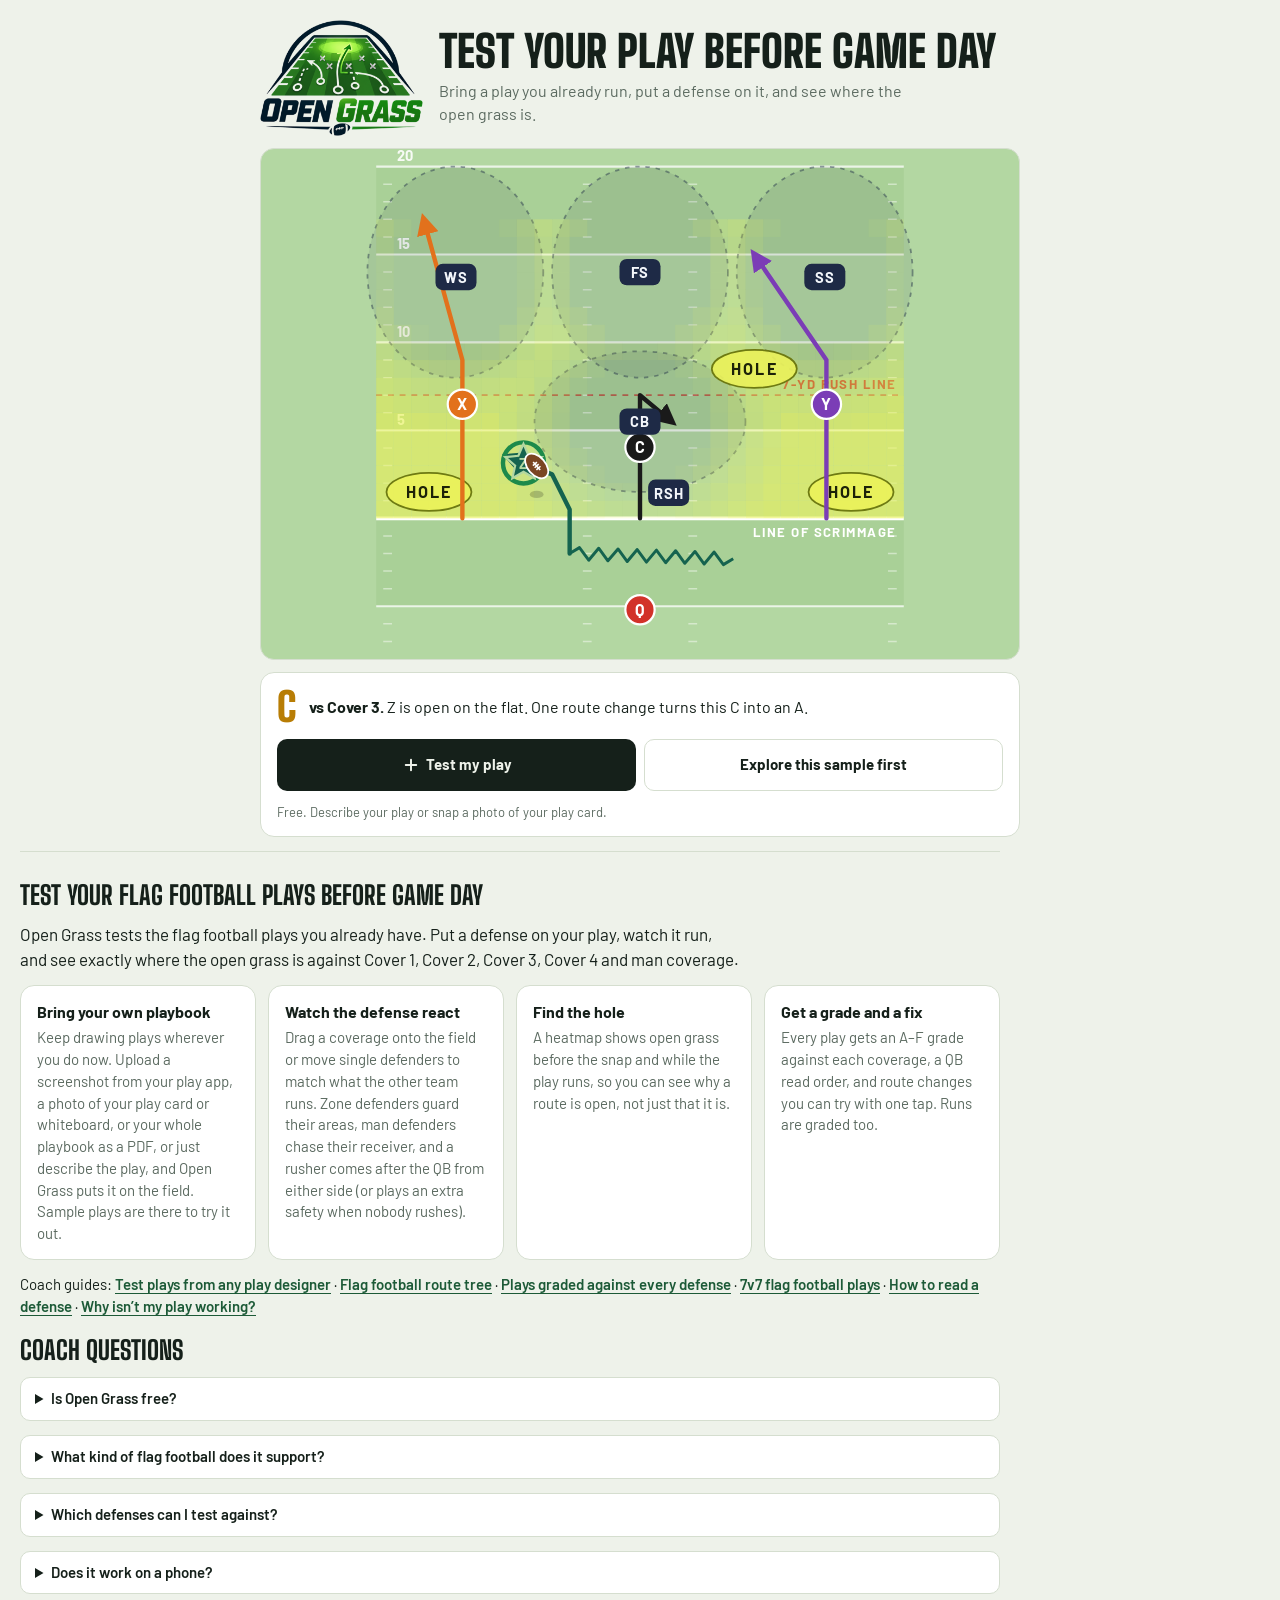
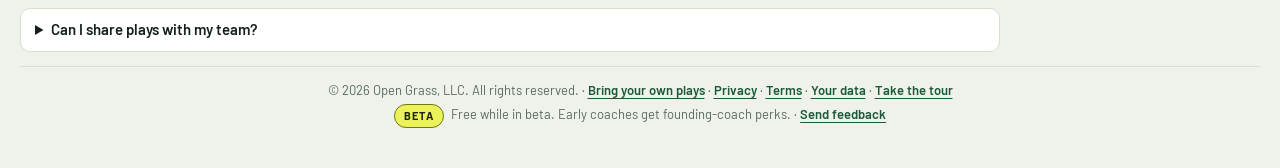
==== commit a7b4613f: "Pre-snap motion plays before the snap (man defenders slide with it, GIF too); STAYS IN tag for recei" ====
--- a/personal/projects/open-grass/index.html
+++ b/personal/projects/open-grass/index.html
@@ -489,6 +489,27 @@
 .beta:hover { filter: brightness(1.05); }
 span.beta { cursor: default; margin-left: 4px; }
 .foot .beta { margin-right: 4px; }
+/* Header Beta pill: opens the feedback sheet. Quiet (outlined) so it never competes with the play row. */
+.beta-top { background: transparent; color: var(--muted); border-color: var(--line); font-size: 10px; padding: 3px 8px; flex: none; }
+.beta-top:hover { color: var(--ink); border-color: var(--hole-edge); background: var(--hole); filter: none; }
+/* phones: a small tag on the logo's top corner, out of the row, so Sign in and Create account keep the logo line */
+@media (max-width: 699px) {
+  .brand { position: relative; }
+  .beta-top { position: absolute; left: 100%; top: 5px; margin-left: -12px; font-size: 8px; padding: 1px 5px; background: var(--panel); }
+  .beta-top::after { content: ""; position: absolute; inset: -10px -6px; }   /* bigger tap area */
+}
+@media (max-width: 339px) { .beta-top { margin-left: -20px; } }
+/* Feedback sheet (showFeedback in studio.js) */
+.fb-lede { margin: 0; }
+.fb-topics .chipbtn { font-size: 13px; padding: 6px 12px; }
+.fb-topics .chipbtn[aria-pressed="true"] { background: var(--ink); color: var(--paper); border-color: var(--ink); }
+.fb-check { display: flex; align-items: flex-start; gap: 8px; font-size: 14px; cursor: pointer; }
+.fb-check input { accent-color: var(--accent); width: 18px; height: 18px; margin: 1px 0 0; flex: none; }
+.fb-check small, .fb-email small { color: var(--muted); }
+.fb-email { display: grid; gap: 4px; font-size: 14px; }
+.fb-email input { border: 1px solid var(--line); border-radius: 8px; padding: 9px 10px; background: var(--paper); }
+.fb-done { margin: 0; font-size: 16px; }
+.fb-beta p { font-size: 14px; }
 .sketch { position: relative; border-radius: 10px; overflow: hidden; border: 1px solid var(--line); background: var(--turf); }
 .sketch svg { display: block; width: 100%; height: auto; max-height: 220px; filter: blur(5px); transform: scale(1.06); }
 .sketch .lockmsg { position: absolute; inset: 0; display: grid; place-items: center; font-family: var(--f-display); font-weight: 800; font-size: 22px; text-transform: uppercase; color: var(--ink); }
@@ -678,6 +699,7 @@
   <div class="top-in">
     <div class="brand">
       <img class="mark-sm" src="logo/open-grass-wordmark.webp" width="127" height="34" alt="">
+      <button class="beta beta-top" id="betaTop" title="Send us feedback" aria-label="Beta: send us feedback">Beta</button>
     </div>
     <div class="playrow">
       <div class="pickbtn">
@@ -811,7 +833,7 @@
 
   <footer class="foot">
     <p>&copy; <span id="year">2026</span> Open Grass, LLC. All rights reserved. · <a href="/flag-football-play-designer">Bring your own plays</a> · <a href="privacy.html">Privacy</a> · <a href="terms.html">Terms</a> · <button class="linkbtn" id="dataBtn">Your data</button> · <button class="linkbtn" id="tourLink">Take the tour</button></p>
-    <p><button class="beta" id="betaBtn" title="Free while in beta">Beta</button> Free while in beta. Early coaches get founding-coach perks. · <a href="mailto:opengrassllc@gmail.com?subject=Open%20Grass%20feedback">Send feedback</a></p>
+    <p><button class="beta" id="betaBtn" title="Send us feedback">Beta</button> Free while in beta. Early coaches get founding-coach perks. · <button class="linkbtn" id="fbLink">Send feedback</button></p>
   </footer>
 </div>
 
@@ -1334,6 +1356,31 @@
   const y0 = Math.max(prev[1], 0), frac = clamp((7 - prev[1]) / (pts[i][1] - prev[1]), 0, 1);
   return ptTimes[i - 1] + (ptTimes[i] - ptTimes[i - 1]) * frac + (y0 > 7 ? 0 : 0);
 }
+
+/* Pre-snap motion, for playback only: the sim starts at the snap with everyone at their alignment. Each motion player jogs
+   from where the motion begins to his spot, all arriving at the snap. mt is seconds into the motion (0 to motionTime). */
+const MOTION_SPEED = 5;   // yd/s
+const motionPath = pl => [...pl.motion, pl.start];
+const polyLen = pts => pts.reduce((s, p, i) => i ? s + dist(pts[i - 1], p) : 0, 0);
+const motionTime = play => Math.max(0, ...play.players.filter(p => p.motion && p.motion.length).map(p => polyLen(motionPath(p)) / MOTION_SPEED));
+function motionAt(play, mt) {
+  const T = motionTime(play), at = {};
+  play.players.forEach(pl => {
+    if (!pl.motion || !pl.motion.length) return;
+    const pts = motionPath(pl);
+    let d = polyLen(pts) - Math.max(0, T - mt) * MOTION_SPEED;   // yards covered so far, counted back from the snap
+    let p = [...pts[0]];
+    for (let i = 1; i < pts.length && d > 0; i++) {
+      const L = dist(pts[i - 1], pts[i]), u = Math.min(1, d / (L || 1));
+      p = [pts[i - 1][0] + (pts[i][0] - pts[i - 1][0]) * u, pts[i - 1][1] + (pts[i][1] - pts[i - 1][1]) * u];
+      d -= L;
+    }
+    at[pl.id] = p;
+  });
+  return at;
+}
+// a receiver drawn with no route (a back who stays in to protect): the field shows a STAYS IN tag instead of a route line
+const staysIn = pl => !pl.qb && !pl.blocker && !!pl.route.length && pl.route.every(p => dist(p, pl.start) < 1);
 
 function posAt(path, t) {
   const k = path.keys;
@@ -1947,7 +1994,7 @@
 const state = {
   basePlay: clone(PLAYS[savedPlay]), play: clone(PLAYS[savedPlay]), changes: {},
   cov: 'c2', blitz: false, rusher: 'R', c1: 'man', holes: true, t: 0, playing: false, speed: 0.5, loop: false, nudges: {},
-  run: null, scout: {}, sugs: [], tried: null
+  run: null, scout: {}, sugs: [], tried: null, mt: null
 };
 const $ = id => document.getElementById(id);
 const svg = $('field');
@@ -2085,6 +2132,16 @@
   const off = {};
   for (const id in a.off) off[id] = mix(a.off[id], b.off[id]);
   return { t, off, def: a.def.map((p, j) => mix(p, b.def[j])) };
+}
+/* Pre-snap motion (motionAt in engine.js): playback from the snap first runs it (state.mt, seconds into it). A man defender
+   slides across with his receiver (the tell coaches look for); zones hold. */
+function motionFrame(f, mt) {
+  const off = { ...f.off, ...motionAt(state.play, mt) };
+  const def = f.def.map((p, i) => {
+    const d = state.run.def.defenders[i], pl = d.role === 'man' && playerById(d.man);
+    return pl && pl.motion && pl.motion.length ? [clamp(p[0] + off[pl.id][0] - pl.start[0], 0.5, fieldW() - 0.5), p[1]] : p;
+  });
+  return { ...f, off, def };
 }
 
 /* Pre-snap, holes are the gaps between where each zone will be. After the snap, they are the gaps between actual defenders. */
@@ -2181,13 +2238,13 @@
 function renderField() {
   const vb = `0 0 ${fieldW() * S} ${FIELD_H}`;
   if (svg.getAttribute('viewBox') !== vb) svg.setAttribute('viewBox', vb);
-  svg.innerHTML = fieldMarkup(state.t);
-}
-function fieldMarkup(t) {
+  svg.innerHTML = fieldMarkup(state.t, state.mt);
+}
+function fieldMarkup(t, mt = null) {
   const run = state.run, play = state.play;
   const w = fieldW();
   let s = staticFor(w);
-  const f = run ? frameAt(t) : null;
+  const f = run ? (mt === null ? frameAt(t) : motionFrame(frameAt(t), mt)) : null;
   const def = run ? run.def : null, roles = run ? run.sim.roles : [];
 
   if (run && def.defenders.some(d => d.role === 'rush')) {
@@ -2212,7 +2269,7 @@
     if (pl.motion) s += `<path d="${zigzag([...pl.motion, pl.start])}" fill="none" style="stroke:${COLOR[pl.color]}" stroke-width="2" stroke-linejoin="round"/>`;
   });
   play.players.forEach(pl => {
-    if (pl.blocker) return;   // a 7v7 center who snaps and stays in has no route to draw
+    if (pl.blocker || staysIn(pl)) return;   // a 7v7 center who snaps and stays in, or a back who stays in: no route to draw
     const dash = pl.dashed ? ' stroke-dasharray="5 5"' : '';
     s += `<path d="${routePath(pl)}" fill="none" style="stroke:${COLOR[pl.color]}" stroke-width="${pl.qb ? 2.5 : 3}" stroke-linejoin="round" stroke-linecap="round"${dash} marker-end="url(#ah-${pl.color})"/>`;
     if (state.changes[pl.id]) {
@@ -2252,6 +2309,7 @@
       s += `<circle cx="${cx}" cy="${cy}" r="10" style="fill:${COLOR[pl.color]};stroke:var(--chalk)" stroke-width="1.5"/>`;
       s += `<text x="${cx}" y="${cy + 4}" text-anchor="middle" class="lbl" font-size="11" fill="#fff">${pl.label}</text>`;
     }
+    if (t === 0 && staysIn(pl)) s += `<text x="${cx}" y="${cy + 24}" text-anchor="middle" class="lbl" font-size="9" letter-spacing="1" style="fill:var(--chalk)">STAYS IN</text>`;
   });
   if (run) s += ballLayer(t, f);
   if (run && run.ev.run && t >= run.ev.run.th) {
@@ -2286,13 +2344,14 @@
 function playSketch(p) {
   const w = fieldW(p);
   let s = staticFor(w).replace(/<defs>[\s\S]*?<\/defs>/, '');
-  p.players.forEach(pl => { if (!pl.blocker) s += `<path d="${routePath(pl)}" fill="none" style="stroke:${COLOR[pl.color]}" stroke-width="3" stroke-linejoin="round" stroke-linecap="round"/>`; });
+  p.players.forEach(pl => { if (!pl.blocker && !staysIn(pl)) s += `<path d="${routePath(pl)}" fill="none" style="stroke:${COLOR[pl.color]}" stroke-width="3" stroke-linejoin="round" stroke-linecap="round"/>`; });
   p.players.forEach(pl => { s += `<circle cx="${X(pl.start[0])}" cy="${Y(pl.start[1])}" r="10" style="fill:${COLOR[pl.color]};stroke:var(--chalk)" stroke-width="1.5"/>`; });
   return `<svg viewBox="0 0 ${w * S} ${FIELD_H}" aria-hidden="true">${s}</svg>`;
 }
 
 /* ---------- timeline ---------- */
 function setT(t) {
+  state.mt = null;   // any move on the timeline ends the motion
   state.t = clamp(+t, 0, tEnd());
   $('scrub').value = state.t;
   $('clockT').textContent = fmtT(state.t);
@@ -2327,7 +2386,11 @@
   if (!state.playing) return;
   const dt = last ? (ts - last) / 1000 : 0; last = ts;
   if (holdUntil) {
-    if (ts >= holdUntil) { holdUntil = 0; setT(0); }
+    if (ts >= holdUntil) { holdUntil = 0; setT(0); startMotion(); }
+  } else if (state.mt !== null) {
+    state.mt += dt * state.speed;
+    if (state.mt >= motionTime(state.play)) setT(0);
+    else renderField();
   } else {
     const nt = state.t + dt * state.speed;
     if (nt >= tEnd()) {
@@ -2339,9 +2402,14 @@
   }
   raf = requestAnimationFrame(tick);
 }
+// playback from the snap runs any pre-snap motion first
+function startMotion() {
+  if (state.t === 0 && state.run && motionTime(state.play) > 0) { state.mt = 0; $('clockL').textContent = 'Motion'; renderField(); }
+}
 function play() {
   if (state.t >= tEnd() - 0.01) setT(0);
   state.playing = true; last = 0; holdUntil = 0; completed = false;
+  startMotion();
   $('fieldPlay').hidden = true;
   $('playBtn').innerHTML = '<svg viewBox="0 0 16 16" aria-hidden="true"><path d="M3 2h3.5v12H3zM9.5 2H13v12H9.5z"/></svg><span class="pl">Pause</span>';
   $('playBtn').setAttribute('aria-label', 'Pause');
@@ -2349,6 +2417,7 @@
 }
 function stop() {
   state.playing = false; cancelAnimationFrame(raf);
+  if (state.mt !== null) setT(0);   // paused during the motion: back to the snap, where defenders can be dragged
   $('fieldPlay').hidden = state.t > 0;
   $('playBtn').innerHTML = '<svg viewBox="0 0 16 16" aria-hidden="true"><path d="M3 1.5v13l11-6.5z"/></svg><span class="pl">Run play</span>';
   $('playBtn').setAttribute('aria-label', 'Run the play');
@@ -3635,7 +3704,7 @@
     if (r.star || r.shape === 'star') p.shape = 'star';
     if (r.dashed) p.dashed = true;
     if (r.fake) p.fake = true;
-    if (Array.isArray(r.motion) && r.motion.length) p.motion = r.motion.map(m => toPt(m, start)).filter(Boolean).slice(0, 4).map(m => m.slice(0, 2));
+    if (Array.isArray(r.motion) && r.motion.length) p.motion = r.motion.map(m => toPt(m, start, w)).filter(Boolean).slice(0, 4).map(m => m.slice(0, 2));
     players.push(p);
   }
   if (players.filter(p => p.eligible).length < 2) throw new Error('A play needs at least two receivers.');
@@ -3771,22 +3840,97 @@
   showGate(reason, play);
   return true;
 }
-function showBeta() {
-  track('beta_info_open', { signed_in: !!account.user });
+/* ---------- Beta feedback sheet ----------
+   The Beta pill (header and footer) and the footer's Send feedback open one sheet: a note, an optional topic, what's on screen
+   (format, defense, rusher, grade; built-in play ids only, never a coach's play or its name), and a way to reply (signed in: the
+   account email, signed out: an email they type). Sent to the Worker's POST /site-feedback (worker/src/sitefeedback.js), whatever
+   the analytics switch says, because the coach pressed Send. GA only hears that a note was sent and its topic, never the text. */
+const FEEDBACK_TOPICS = [['grades', 'Grades seem off'], ['diagram', 'Diagram read wrong'], ['confusing', 'Confusing'], ['idea', 'Idea'], ['bug', 'Something broke']];
+const FEEDBACK_MAX = 1500;
+const FEEDBACK_MAIL = '<a href="mailto:opengrassllc@gmail.com?subject=Open%20Grass%20feedback">opengrassllc@gmail.com</a>';
+function feedbackContext() {
+  const play = state.play; if (!play) return null;
+  const fmt = fmtOf(play).id;
+  return { format: fmt, ...(state.cov ? { coverage: state.cov, rusher: state.rusher, blitz: !!state.blitz } : {}),
+    ...(state.run ? { grade: state.run.ev.grade } : {}), ...(builtIn(play) ? { play_id: play.id } : {}) };
+}
+const contextLine = c => !c ? '' : [c.format, c.coverage && covLabel(c.coverage), c.grade && 'grade ' + c.grade].filter(Boolean).join(' · ');
+const covLabel = id => { const c = covsFor(state.play)[id]; return c ? c.name : id; };
+function betaInfoHtml() {
   const founding = account.user && account.data && account.data.founding;
-  openDialog(`${dlgHead('Open Grass is in beta')}
+  return `<details class="more fb-beta"><summary>About the beta</summary>
     <p>Everything is free while we’re in beta. ${account.user ? 'Your account can test your own playbook against every defense.' : `Without an account you can try ${STARTERS.length} sample plays against every coverage${freeDraftUsed() ? '' : ', plus one free AI draft of your own play'}. A free account lets you test your whole playbook:`}</p>
     ${account.user ? '' : perksHtml()}
     <p>${founding ? '<b>You’re a founding coach.</b> Thanks for being early: you’ll get perks when paid plans arrive.' : 'Coaches who join during the beta become founding coaches, with perks when paid plans arrive.'}</p>
     ${account.user && account.data && account.data.admin ? '<p><b>Admin account:</b> no daily AI limits.</p>' : ''}
-    <p class="muted">Things may change or break while we build. Tell us what’s working and what isn’t: <a href="mailto:opengrassllc@gmail.com?subject=Open%20Grass%20feedback">opengrassllc@gmail.com</a></p>
-    ${account.user || gate.open ? '' : `<div class="gate-actions"><button class="act primary" id="gateUp">Create free account</button><button class="linkbtn" id="gateIn">I already have an account</button></div>`}`);
+    ${account.user || gate.open ? '' : `<div class="gate-actions"><button class="act primary" id="gateUp">Create free account</button><button class="linkbtn" id="gateIn">I already have an account</button></div>`}
+  </details>`;
+}
+function showFeedback(source) {
+  track('feedback_open', { source, signed_in: !!account.user });
+  const ctx = feedbackContext();
+  const on = !!AI_ENDPOINT;
+  openDialog(`${dlgHead('Help shape Open Grass <span class="beta">Beta</span>')}
+    <div class="pane fb">
+      <p class="fb-lede">You’re one of our first coaches. What should we fix next? We read every note.</p>
+      ${on ? `<div class="reasons fb-topics" role="group" aria-label="What’s it about? (optional)">${FEEDBACK_TOPICS.map(([k, l]) => `<button class="chipbtn" data-fbtopic="${k}" aria-pressed="false">${l}</button>`).join('')}</div>
+      <label class="sr-only" for="fbText">Your feedback</label>
+      <textarea id="fbText" maxlength="${FEEDBACK_MAX}" placeholder="What worked, what didn’t, or what you wish it did."></textarea>
+      ${ctx ? `<label class="fb-check"><input type="checkbox" id="fbCtx" checked> Include what’s on screen <small>(${esc(contextLine(ctx))})</small></label>` : ''}
+      ${account.user ? `<label class="fb-check"><input type="checkbox" id="fbReply"> You can email me back at my account email</label>`
+        : `<label class="fb-email"><span>Email <small>(optional, only if you’d like a reply)</small></span><input type="email" id="fbEmail" autocomplete="email" maxlength="254" placeholder="you@example.com"></label>`}
+      <div class="gate-actions"><button class="act primary" id="fbGo">Send feedback</button></div>
+      <p class="status" id="fbStatus" role="status"></p>
+      <p class="muted">Or email ${FEEDBACK_MAIL}. See our <a href="privacy.html" target="_blank" rel="noopener">Privacy Policy</a>.</p>`
+      : `<p>Tell us what’s working and what isn’t: ${FEEDBACK_MAIL}</p>`}
+    </div>
+    ${betaInfoHtml()}`);
   if ($('gateUp')) {
     $('gateUp').addEventListener('click', () => openClerk('sign_up', 'beta'));
     $('gateIn').addEventListener('click', () => openClerk('sign_in', 'beta'));
   }
-}
-$('betaBtn').addEventListener('click', showBeta);
+  if (!on) return;
+  let topic = null;
+  $('dialog').querySelectorAll('[data-fbtopic]').forEach(b => b.addEventListener('click', () => {
+    topic = topic === b.dataset.fbtopic ? null : b.dataset.fbtopic;
+    $('dialog').querySelectorAll('[data-fbtopic]').forEach(x => x.setAttribute('aria-pressed', String(x.dataset.fbtopic === topic)));
+  }));
+  // the sheet opens on the touch screen without popping the keyboard; desktop gets the text box focused
+  if (matchMedia('(pointer: fine)').matches) $('fbText').focus(); else $('dialog').querySelector('[data-close]').focus();
+  $('fbGo').addEventListener('click', () => sendFeedback(topic, ctx));
+}
+async function sendFeedback(topic, ctx) {
+  const st = $('fbStatus'), go = $('fbGo');
+  const message = $('fbText').value.trim();
+  const email = $('fbEmail') ? $('fbEmail').value.trim() : '';
+  st.classList.remove('err');
+  if (message.length < 2) { st.textContent = 'Write a few words first.'; st.classList.add('err'); $('fbText').focus(); return; }
+  if (email && !$('fbEmail').checkValidity()) { st.textContent = 'That email doesn’t look right. Fix it, or leave it blank.'; st.classList.add('err'); $('fbEmail').focus(); return; }
+  const body = { message, ...(topic ? { topic } : {}), ...(email ? { email } : {}), reply_ok: !!($('fbReply') && $('fbReply').checked),
+    ...(ctx && $('fbCtx') && $('fbCtx').checked ? { context: ctx } : {}),
+    screen: mqPhone.matches ? 'phone' : mqSheet.matches ? 'tablet' : 'desktop' };
+  go.disabled = true; st.textContent = 'Sending…';
+  let code = 'network';
+  try {
+    const tok = await authToken();
+    const res = await fetch(AI_ENDPOINT.replace(/\/$/, '') + '/site-feedback', {
+      method: 'POST', body: JSON.stringify(body), headers: { 'Content-Type': 'application/json', ...(tok ? { Authorization: 'Bearer ' + tok } : {}) }
+    });
+    code = res.ok ? 'ok' : ((await res.json().catch(() => ({}))).code || 'http_' + res.status);
+  } catch (e) {}
+  if (code === 'ok') {
+    track('feedback_sent', { ...(topic ? { topic } : {}), context: !!body.context, reply: !!(email || body.reply_ok) });
+    $('dialog').querySelector('.fb').innerHTML = `<p class="fb-done"><b>Thanks, coach.</b> Your note is on its way${email || body.reply_ok ? ', and we’ll get back to you' : ''}.</p><div class="gate-actions"><button class="act primary" data-close>Back to the field</button></div>`;
+    $('dialog').querySelector('.fb [data-close]').focus();
+    return;
+  }
+  go.disabled = false; st.classList.add('err');
+  st.innerHTML = code === 'daily_limit_ip' || code === 'rate_limited' ? `That’s a lot of notes for one day. Try again tomorrow, or email ${FEEDBACK_MAIL}.`
+    : `Couldn’t send that. Your note is still here: try again, or email ${FEEDBACK_MAIL}.`;
+}
+$('betaBtn').addEventListener('click', () => showFeedback('footer_pill'));
+$('betaTop').addEventListener('click', () => showFeedback('header_pill'));
+$('fbLink').addEventListener('click', () => showFeedback('footer_link'));
 
 /* ---------- New play studio ---------- */
 const EXAMPLES = [
@@ -4466,15 +4610,15 @@
     .replace(/class="def[^"]*"/g, '');
   const mark = !account.user;   // signed out, the GIF carries the site address over the field
   const title = `${state.play.name}  ·  vs ${state.cov ? covsFor(state.play)[state.cov].name : 'no defense'}${state.blitz ? ' + extra rusher' : ''}${rushNote()}`;
-  const draw = async t => {
-    const svgStr = `<svg xmlns="http://www.w3.org/2000/svg" viewBox="0 0 ${fmtOf(state.play).w * S} ${FIELD_H}" width="${W}" height="${FH}">${resolve(fieldMarkup(t))}</svg>`;
+  const draw = async (t, mt = null) => {
+    const svgStr = `<svg xmlns="http://www.w3.org/2000/svg" viewBox="0 0 ${fmtOf(state.play).w * S} ${FIELD_H}" width="${W}" height="${FH}">${resolve(fieldMarkup(t, mt))}</svg>`;
     const img = await loadImg('data:image/svg+xml;charset=utf-8,' + encodeURIComponent(svgStr));
     ctx.fillStyle = tok('--panel'); ctx.fillRect(0, 0, W, CAP);
     ctx.fillStyle = tok('--ink'); ctx.font = '700 17px Barlow, Arial, sans-serif'; ctx.textBaseline = 'middle';
     let tt = title; while (ctx.measureText(tt).width > W - 130 && tt.length > 10) tt = tt.slice(0, -2);
     ctx.fillText(tt === title ? tt : tt + '…', 14, CAP / 2);
     ctx.fillStyle = tok('--muted'); ctx.font = '600 13px Barlow, Arial, sans-serif'; ctx.textAlign = 'right';
-    ctx.fillText(`${t.toFixed(1)}s · Open Grass`, W - 14, CAP / 2); ctx.textAlign = 'left';
+    ctx.fillText(`${mt === null ? t.toFixed(1) + 's' : 'Motion'} · Open Grass`, W - 14, CAP / 2); ctx.textAlign = 'left';
     ctx.drawImage(img, 0, CAP, W, FH);
     if (mark) {
       ctx.font = '700 15px Barlow, Arial, sans-serif'; ctx.textAlign = 'right'; ctx.textBaseline = 'bottom';
@@ -4486,14 +4630,16 @@
     }
     return ctx.getImageData(0, 0, W, H).data;
   };
-  const times = [];
-  for (let k = 0; k <= Math.round(T * fps); k++) times.push(k / fps);
+  // pre-snap motion first (fieldMarkup's mt), then the play from the snap
+  const times = [], MT = motionTime(state.play);
+  for (let k = 0; k < Math.round(MT * fps); k++) times.push([0, k / fps]);
+  for (let k = 0; k <= Math.round(T * fps); k++) times.push([k / fps, null]);
   const samples = [];
   for (const t of [0, T / 3, (2 * T) / 3, T]) samples.push(await draw(t));
   const palette = buildPalette(samples), toIdx = indexer(palette);
   const frames = [];
   for (let i = 0; i < times.length; i++) {
-    frames.push({ idx: toIdx(await draw(times[i])), delay: i === 0 ? 80 : i === times.length - 1 ? 180 : 10 });
+    frames.push({ idx: toIdx(await draw(...times[i])), delay: i === 0 ? 80 : i === times.length - 1 ? 180 : 10 });
     progress(i / times.length);
     if (i % 4 === 3) await new Promise(r => setTimeout(r, 0));
   }
@@ -4604,9 +4750,9 @@
     </div>
     ${signedIn ? `<div class="pane">
       <div><button class="act" id="acctExport">Download my account data (.json)</button></div>
-      <p class="muted">Your plays, favorites, photo list, AI draft history and fix ratings.</p>
+      <p class="muted">Your plays, favorites, photo list, AI draft history, fix ratings and feedback notes.</p>
       <div><button class="act danger" id="acctDelete">Delete my account</button></div>
-      <p class="muted">Permanently deletes your account, plays, favorites and play-card photos (fix ratings stay, without your account). This can’t be undone.</p>
+      <p class="muted">Permanently deletes your account, plays, favorites, play-card photos and feedback notes (fix ratings stay, without your account). This can’t be undone.</p>
       <p class="status" id="dataStatus"></p>
     </div>` : `<div class="pane">
       <p class="muted">You’re not signed in, so your plays and favorites are only in this browser. We don’t store them.</p>
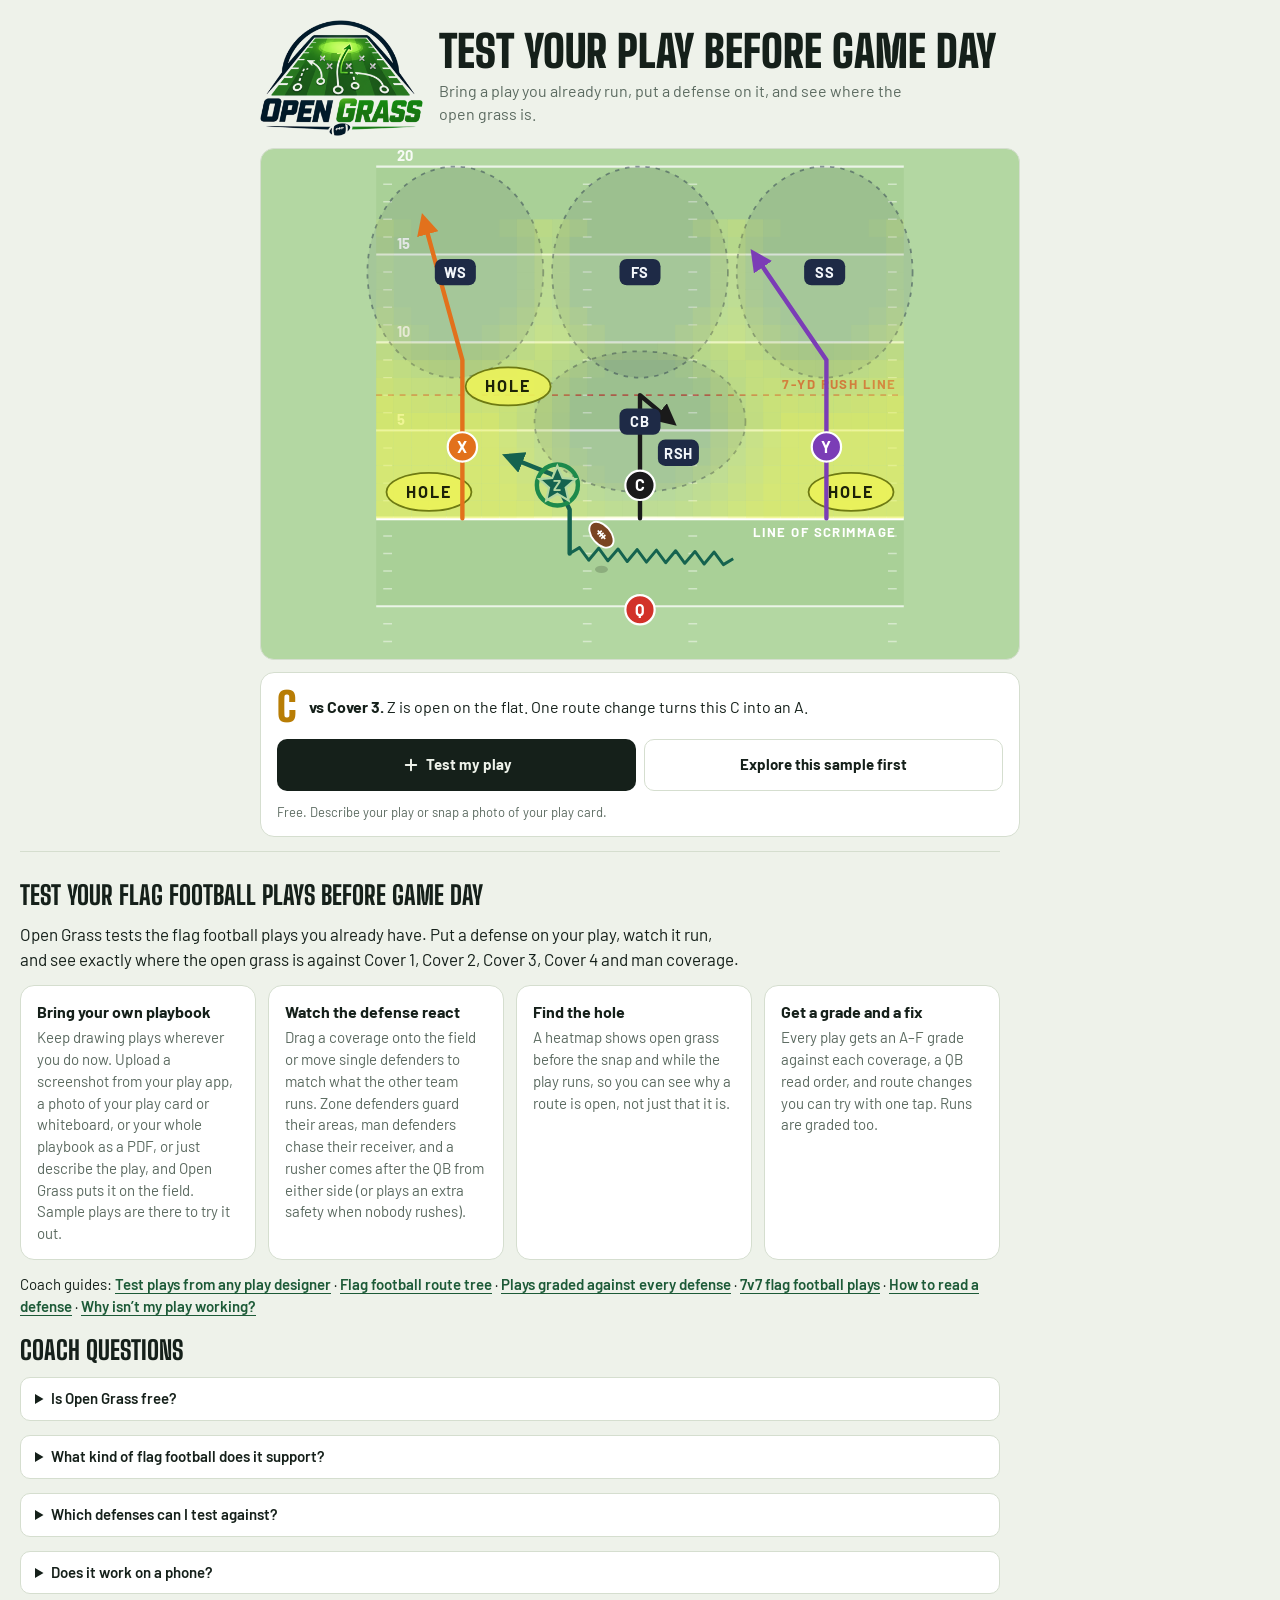
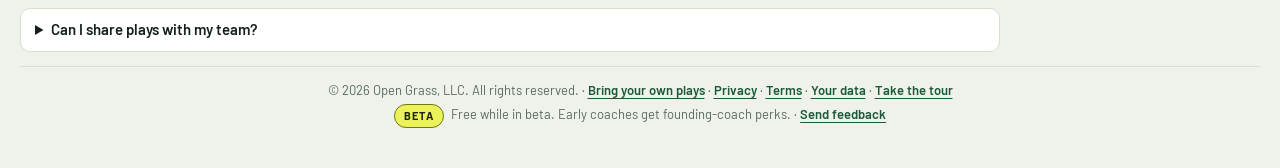
==== commit 93ab6ffd: "Playbook manager: bulk delete and move My plays, hide/show sample plays" ====
--- a/personal/projects/open-grass/index.html
+++ b/personal/projects/open-grass/index.html
@@ -230,6 +230,11 @@
 .testbtn:hover { filter: brightness(1.15); }
 /* What's new (studio.js NEWS): a "New" pill on Test a play for returning visitors */
 .testbtn { position: relative; }
+/* Playbook (studio.js openPlaybook): an outlined twin of Test a play; icon only below 900 px */
+.pbbtn { flex: none; min-height: 52px; padding: 0 14px; display: inline-flex; align-items: center; justify-content: center; gap: 6px; border: 1px solid var(--line); border-radius: 10px; background: var(--paper); color: var(--ink); font-weight: 700; cursor: pointer; white-space: nowrap; }
+.pbbtn svg { width: 18px; height: 18px; fill: none; stroke: currentColor; stroke-width: 2.2; stroke-linejoin: round; }
+.pbbtn:hover { border-color: var(--muted); }
+@media (max-width: 899px) { .pbbtn { width: 52px; padding: 0; } .pbbtn .tlabel { position: absolute; width: 1px; height: 1px; overflow: hidden; clip: rect(0 0 0 0); white-space: nowrap; } }
 .testbtn .news { font-size: 10px; font-weight: 800; line-height: 1; letter-spacing: .05em; text-transform: uppercase; padding: 3px 6px; border-radius: 99px; background: var(--warn); color: #15201A; white-space: nowrap; }
 
 /* Main grid */
@@ -469,6 +474,22 @@
 .pdf-found li { display: grid; grid-template-columns: 64px 1fr auto auto; gap: 8px; align-items: center; font-size: 13px; }
 .pdf-found svg { width: 64px; height: 53px; border: 1px solid var(--line); border-radius: 6px; background: var(--panel); }
 .pdf-found .nm { overflow: hidden; text-overflow: ellipsis; white-space: nowrap; }
+.pb { display: grid; gap: 10px; min-height: 0; }
+.pb-body { display: grid; grid-template-columns: minmax(0, 1fr); gap: 8px; max-height: 60vh; overflow: hidden auto; padding-right: 2px; }
+.pb-body h4 { margin: 8px 0 0; font-size: 15px; }
+.pb-body > p { margin: 0; font-size: 13px; }
+.pb-group ol { list-style: none; margin: 0; padding: 0; display: grid; grid-template-columns: minmax(0, 1fr); gap: 4px; }
+.pb-gh { display: flex; align-items: center; gap: 8px; padding: 6px 0; font-size: 12px; font-weight: 700; text-transform: uppercase; letter-spacing: .04em; cursor: pointer; }
+.pb-group li { display: flex; align-items: center; gap: 8px; font-size: 13px; }
+.pb-group li label { flex: 1; min-width: 0; display: flex; align-items: center; gap: 8px; cursor: pointer; min-height: 44px; }
+.pb-group input[type="checkbox"], .pb-gh input { width: 18px; height: 18px; flex: none; accent-color: var(--accent); }
+.pb-group svg { width: 52px; height: 43px; flex: none; border: 1px solid var(--line); border-radius: 6px; background: var(--paper); }
+.pb-group .nm { flex: 1; min-width: 0; overflow: hidden; text-overflow: ellipsis; white-space: nowrap; }
+.pb-hid label { opacity: .55; }
+.pb-tag { font-size: 10px; font-weight: 700; text-transform: uppercase; letter-spacing: .04em; padding: 1px 6px; border-radius: 99px; background: var(--chip); color: var(--muted); }
+.pb-quick { display: flex; gap: 6px; flex-wrap: wrap; }
+.pb-bar { display: flex; align-items: center; gap: 6px; flex-wrap: wrap; padding-top: 10px; border-top: 1px solid var(--line); font-size: 13px; min-height: 44px; }
+.pb-bar input { flex: 1; min-width: 160px; font-size: 16px; padding: 7px 10px; border: 1px solid var(--line); border-radius: 8px; background: var(--paper); color: var(--ink); }
 .batch .st.err { color: var(--bad); }
 .sharebox { display: grid; gap: 6px; }
 .details { display: grid; grid-template-columns: 6.5em 1fr; gap: 10px; }
@@ -708,6 +729,7 @@
         <svg class="chev" viewBox="0 0 24 24" aria-hidden="true"><path d="M6 9l6 6 6-6"/></svg>
         <select id="playSel" aria-label="Play"></select>
       </div>
+      <button class="pbbtn" id="playbookBtn" title="Manage your playbook: delete, group and hide plays"><svg viewBox="0 0 24 24" aria-hidden="true"><path d="M4 5.5A1.5 1.5 0 0 1 5.5 4H11v16H5.5A1.5 1.5 0 0 1 4 18.5zM13 4h5.5A1.5 1.5 0 0 1 20 5.5v13a1.5 1.5 0 0 1-1.5 1.5H13z"/></svg><span class="tlabel">Playbook</span></button>
       <button class="testbtn" id="newPlayBtn"><svg viewBox="0 0 24 24" aria-hidden="true"><path d="M12 5v14M5 12h14"/></svg><span class="tlabel">Test a play</span></button>
     </div>
     <div class="head-actions">
@@ -1985,7 +2007,8 @@
 const gate = { signedIn: false, open: false, extra: new Set() };
 try { gate.signedIn = localStorage.getItem('og-signed') === '1'; } catch (e) {}
 function isLocked(p) { return !!p && builtIn(p) && !p.starter && !gate.signedIn && !gate.open && !gate.extra.has(p.id); }
-const firstOpenPlay = () => PLAYS.find(p => !isLocked(p));
+// After a delete: the first open sample the coach hasn't hidden, else one of their own plays, else any open sample
+const firstOpenPlay = () => PLAYS.find(p => !isLocked(p) && !library.hidden.has(p.id)) || library.mine[0] || PLAYS.find(p => !isLocked(p));
 let savedPlay = PLAYS.findIndex(p => p.id === STARTERS[0]);
 try {
   const i = PLAYS.findIndex(p => p.id === localStorage.getItem('og-play'));
@@ -2677,7 +2700,7 @@
 function bestPlaysFor(covId) {
   // only plays of the same format: a 7v7 coverage says nothing about a 5v5 play
   const fmt = fmtOf(state.play).id, key = fmt + covId + (state.blitz ? '+b' : '') + state.rusher + ':' + library.version;
-  if (!bestCache[key]) bestCache[key] = allPlays().filter(p => fmtOf(p).id === fmt).map(p => ({ p, ev: runPlay(p, covId, look()).ev }))
+  if (!bestCache[key]) bestCache[key] = allPlays().filter(p => fmtOf(p).id === fmt && !isHidden(p)).map(p => ({ p, ev: runPlay(p, covId, look()).ev }))
     .sort((x, y) => y.ev.score - x.ev.score).slice(0, 3);
   return bestCache[key].map(({ p, ev }) => `<button class="linkbtn" data-play="${p.id}">${esc(playLabel(p))}${isLocked(p) ? ' 🔒' : ''}</button> <span class="g g${ev.grade}">${ev.grade}</span>`).join('<br>');
 }
@@ -2838,7 +2861,10 @@
 
 /* ---------- wiring ---------- */
 /* Play library: built-in plays plus the coach's own (My plays), shared plays opened from a link, and an unsaved AI draft. */
-const library = { mine: [], shared: [], favs: [], version: 0 };
+const library = { mine: [], shared: [], favs: [], hidden: new Set(), version: 0 };
+// A sample play the coach hid in the Playbook manager stays out of the play list and the read panel's suggestions,
+// unless it's the play on screen (a share link, the tour). It still opens from links.
+const isHidden = p => !!p && builtIn(p) && library.hidden.has(p.id) && !(state.basePlay && state.basePlay.id === p.id);
 const groupKey = g => String(g || '').toLowerCase();
 // The coach's group names, A–Z, merging ones that differ only in case (the first spelling wins)
 function myGroups() {
@@ -2861,12 +2887,12 @@
     const ps = list.filter(p => fmtOf(p).id === f);
     return ps.length ? `<optgroup label="${label} · ${f}">${ps.map(sample).join('')}</optgroup>` : '';
   }).join('');
-  const gated = PLAYS.some(isLocked);
-  let h = '';
+  const gated = PLAYS.some(isLocked), shown = PLAYS.filter(p => !isHidden(p));
+  let h = '<option value="__playbook">Manage playbook…</option>';
   if (state.play && state.play.draft) h += `<optgroup label="Draft"><option value="${esc(state.basePlay.id)}">${esc(state.basePlay.name)} (draft)</option></optgroup>`;
   // Signed out: the open plays first; the rest of the library follows with a lock (picking one asks them to sign up)
-  if (gated) h += byFormat(PLAYS.filter(p => !isLocked(p)), 'Sample plays (free)');
-  const favs = library.favs.map(findPlay).filter(Boolean);
+  if (gated) h += byFormat(shown.filter(p => !isLocked(p)), 'Sample plays (free)');
+  const favs = library.favs.map(findPlay).filter(p => p && !isHidden(p));
   if (favs.length) h += `<optgroup label="★ Favorites">${favs.map(p => `<option value="${esc(p.id)}">★ ${esc(playLabel(p))}${typeTag(p)}${fmtTag(p)}${lockTag(p)}</option>`).join('')}</optgroup>`;
   if (library.shared.length) h += `<optgroup label="Shared with you">${library.shared.map(opt).join('')}</optgroup>`;
   // My plays: one section per group (A–Z), numbered plays first in call-number order, then the ungrouped ones
@@ -2874,8 +2900,10 @@
   groups.forEach(g => { h += `<optgroup label="${esc(g)}">${byNum(library.mine.filter(p => groupKey(p.group) === groupKey(g))).map(opt).join('')}</optgroup>`; });
   const loose = library.mine.filter(p => !p.group);
   if (loose.length || !groups.length) h += `<optgroup label="${groups.length ? 'My plays · no group' : 'My plays'}">${loose.length ? byNum(loose).map(opt).join('') : '<option disabled>None yet · use New play</option>'}</optgroup>`;
-  const samples = PLAYS.filter(p => !(gated && !isLocked(p)));
+  const samples = shown.filter(p => !(gated && !isLocked(p)));
   if (samples.length) h += byFormat(samples, gated ? 'More sample plays (free account)' : 'Sample plays');
+  const nHidden = PLAYS.filter(p => library.hidden.has(p.id)).length;
+  if (nHidden) h += `<optgroup label="Sample plays"><option value="__playbook">${nHidden} hidden · show them in Playbook</option></optgroup>`;
   $('playSel').innerHTML = h;
   $('playSel').value = state.basePlay.id;
 }
@@ -2896,7 +2924,10 @@
   loadPlay(pl);
   track('select_play', { ...playInfo(pl), favorite: library.favs.includes(pl.id), method });
 }
-$('playSel').addEventListener('change', e => pickPlay(e.target.value, 'dropdown'));
+$('playSel').addEventListener('change', e => {
+  if (e.target.value === '__playbook') { e.target.value = state.basePlay.id; openPlaybook('picker'); return; }
+  pickPlay(e.target.value, 'dropdown');
+});
 $('read').addEventListener('toggle', e => { if (e.target.id === 'moreNotes') glanceOpen = e.target.open; }, true);
 $('read').addEventListener('click', e => {
   const sc = e.target.closest('[data-cov]'); if (sc) { setCoverage(sc.dataset.cov, 'read_panel'); return; }
@@ -3394,7 +3425,7 @@
 
 const account = {
   user: null,          // { id, label } when signed in
-  data: null,          // { plays, favs } from the account
+  data: null,          // { plays, favs, hidden } from the account (hidden: sample plays left out of the play list)
   ready: false,        // Clerk has loaded (or there's no Clerk)
   cacheKey() { return 'og-cloud:' + this.user.id; },
   saveCache() { try { localStorage.setItem(this.cacheKey(), JSON.stringify(this.data)); } catch (e) {} },
@@ -3408,7 +3439,8 @@
     this.data.favs = this.data.favs.filter(f => f !== id);
     this.saveCache();
   },
-  setFavs(ids) { this.data.favs = ids.slice(); this.saveCache(); }
+  setFavs(ids) { this.data.favs = ids.slice(); this.saveCache(); },
+  setHidden(ids) { this.data.hidden = ids.slice(); this.saveCache(); }
 };
 
 async function authToken() {
@@ -3546,13 +3578,13 @@
   account.user = user;
   let cached = null;
   try { cached = JSON.parse(localStorage.getItem(account.cacheKey()) || 'null'); } catch (e) {}
-  const localPlays = store.local('og-mine') || [], localFavs = store.local('og-favs') || [];
+  const localPlays = store.local('og-mine') || [], localFavs = store.local('og-favs') || [], localHidden = store.local('og-hidden') || [];
   try {
-    if (localPlays.length || localFavs.length) {
-      const r = await accountApi('POST', '/sync', { plays: localPlays, favs: localFavs });
-      account.data = { plays: r.plays, favs: r.favs, founding: !!r.founding, admin: !!r.admin };
+    if (localPlays.length || localFavs.length || localHidden.length) {
+      const r = await accountApi('POST', '/sync', { plays: localPlays, favs: localFavs, hidden: localHidden });
+      account.data = { plays: r.plays, favs: r.favs, hidden: r.hidden || [], founding: !!r.founding, admin: !!r.admin };
       // The account has them now: clear this browser's copy so a later sign-in by someone else doesn't pick them up.
-      try { localStorage.removeItem('og-mine'); localStorage.removeItem('og-favs'); } catch (e) {}
+      try { localStorage.removeItem('og-mine'); localStorage.removeItem('og-favs'); localStorage.removeItem('og-hidden'); } catch (e) {}
       account.saveCache();
       track('account_sync', { plays_moved: r.added || 0, favs_moved: localFavs.length });
       return r.added ? `Moved ${r.added} play${r.added > 1 ? 's' : ''} from this browser into your account.` : 'Signed in. Your plays are synced.';
@@ -3561,8 +3593,8 @@
     account.saveCache();
     return '';
   } catch (e) {
-    track('account_error', { stage: localPlays.length || localFavs.length ? 'sync' : 'me' });
-    account.data = cached || { plays: [], favs: [] };
+    track('account_error', { stage: localPlays.length || localFavs.length || localHidden.length ? 'sync' : 'me' });
+    account.data = cached || { plays: [], favs: [], hidden: [] };
     return cached ? 'Couldn’t reach your account. Showing the last synced copy.' : 'Couldn’t reach your account. Try reloading.';
   }
 }
@@ -3629,6 +3661,12 @@
       return;
     }
     try { this.local('og-favs', ids); } catch (e) { toast('Couldn’t save favorites. Try again.'); }
+  },
+  // Sample plays the coach hid from the play list (the Playbook manager). Nothing is deleted; the samples are part of the site.
+  async loadHidden() { return (account.user ? account.data.hidden : this.local('og-hidden')) || []; },
+  async saveHidden(ids) {
+    if (account.user) { await accountApi('PUT', '/hidden', { hidden: ids }); account.setHidden(ids); return; }
+    this.local('og-hidden', ids);
   }
 };
 
@@ -4462,6 +4500,21 @@
 }
 $('detailsBtn').addEventListener('click', openDetails);
 
+// Deletes some of My plays (one at a time through the Worker when signed in, three in flight), unfavorites them, and moves
+// off the play on screen if it went. Returns how many were deleted.
+async function removeMine(ids) {
+  const gone = [], queue = ids.slice();
+  await Promise.all([0, 1, 2].map(async () => {
+    while (queue.length) { const id = queue.shift(); try { await store.deleteMine(id); gone.push(id); } catch (e) {} }
+  }));
+  if (!gone.length) return 0;
+  library.mine = library.mine.filter(p => !gone.includes(p.id));
+  if (library.favs.some(f => gone.includes(f))) { library.favs = library.favs.filter(f => !gone.includes(f)); store.saveFavs(library.favs); }
+  library.version++;
+  if (gone.includes(state.basePlay.id)) loadPlay(firstOpenPlay()); else { buildSelect(); renderHead(); }
+  return gone.length;
+}
+
 let delArm = null;
 $('deletePlayBtn').addEventListener('click', async () => {
   const b = $('deletePlayBtn');
@@ -4471,17 +4524,130 @@
     return;
   }
   clearTimeout(delArm); delArm = null; b.textContent = 'Delete play';
-  const id = state.basePlay.id;
-  try {
-    await store.deleteMine(id);
-    library.mine = library.mine.filter(p => p.id !== id);
-    if (library.favs.includes(id)) { library.favs = library.favs.filter(f => f !== id); store.saveFavs(library.favs); }
-    library.version++;
-    loadPlay(firstOpenPlay());
+  if (await removeMine([state.basePlay.id])) {
     toast('Play deleted.');
     track('delete_play', { storage: account.user ? 'account' : 'local', my_plays: library.mine.length });
-  } catch (e) { toast('Couldn’t delete the play. Try again.'); track('app_error', { where: 'delete' }); }
+  } else { toast('Couldn’t delete the play. Try again.'); track('app_error', { where: 'delete' }); }
 });
+
+/* ---------- Playbook: manage My plays (delete, move to a group) and hide the sample plays a coach doesn't use ----------
+   Opened from the Playbook button beside the play picker, or "Manage playbook…" at the top of the picker.
+   Sample plays are part of the site, so they're hidden (library.hidden, synced like favorites), never deleted. */
+function openPlaybook(from) {
+  const sel = new Set();   // "m:<id>" for My plays, "s:<id>" for samples
+  let mode = '', arm = null;   // mode: '' | 'move'
+  track('playbook_open', { from, my_plays: library.mine.length, hidden: library.hidden.size });
+  const tags = p => (p.type === 'run' ? ' <span class="pb-tag">Run</span>' : p.type === 'pass' ? '' : ' <span class="pb-tag">Trick</span>') + (fmtOf(p).id === '7v7' ? ' <span class="pb-tag">7v7</span>' : '');
+  const row = (p, k) => {
+    const hid = k === 's' && library.hidden.has(p.id);
+    return `<li class="${hid ? 'pb-hid' : ''}"><label><input type="checkbox" data-k="${k}:${esc(p.id)}"${sel.has(k + ':' + p.id) ? ' checked' : ''}>${miniPlaySvg(p)}<span class="nm">${esc(playLabel(p))}${tags(p)}${hid ? ' <span class="pb-tag">Hidden</span>' : ''}${isLocked(p) ? ' 🔒' : ''}</span></label><button class="act" data-open="${esc(p.id)}">Open</button></li>`;
+  };
+  const block = (title, list, k) => {
+    if (!list.length) return '';
+    const all = list.every(p => sel.has(k + ':' + p.id));
+    return `<div class="pb-group"><label class="pb-gh"><input type="checkbox" data-all="${k}"${all ? ' checked' : ''} data-ids="${esc(list.map(p => p.id).join(' '))}"><span>${title} <span class="muted">${list.length}</span></span></label><ol>${list.map(p => row(p, k)).join('')}</ol></div>`;
+  };
+  const byNum = ps => [...ps].sort((a, b) => (a.num || 1e3) - (b.num || 1e3));
+  function bar() {
+    const mine = [...sel].filter(k => k[0] === 'm'), samp = [...sel].filter(k => k[0] === 's');
+    if (!sel.size) return `<div class="pb-bar"><span class="muted">Tick plays to delete or move them, or tick sample plays to hide them.</span></div>`;
+    if (mode === 'move') {
+      const groups = myGroups();
+      return `<div class="pb-bar"><input id="pbGroup" maxlength="40" list="pbGroups" placeholder="Group name (blank = no group)" aria-label="Group"><datalist id="pbGroups">${groups.map(g => `<option value="${esc(g)}">`).join('')}</datalist>
+        <button class="act primary" id="pbMoveGo">Move ${mine.length}</button><button class="act" id="pbCancel">Cancel</button></div>`;
+    }
+    const anyHidden = samp.some(k => library.hidden.has(k.slice(2))), anyShown = samp.some(k => !library.hidden.has(k.slice(2)));
+    return `<div class="pb-bar"><b>${sel.size} selected</b>
+      ${mine.length ? `<button class="act" id="pbMove">Move to group</button><button class="act danger" id="pbDelete">${arm ? `Tap again to delete ${mine.length}` : `Delete ${mine.length}`}</button>` : ''}
+      ${anyShown ? `<button class="act" id="pbHide">Hide</button>` : ''}${anyHidden ? `<button class="act" id="pbShow">Show</button>` : ''}
+      <button class="act" id="pbClear">Clear</button></div>`;
+  }
+  function render() {
+    const groups = myGroups(), loose = library.mine.filter(p => !p.group);
+    const mineHtml = library.mine.length
+      ? groups.map(g => block(esc(g), byNum(library.mine.filter(p => groupKey(p.group) === groupKey(g))), 'm')).join('') + block(groups.length ? 'No group' : 'All my plays', byNum(loose), 'm')
+      : `<p class="muted">No plays of your own yet. Use <b>Test a play</b> to bring one in from a photo, a PDF, a description or a file.</p>`;
+    const sampHtml = ['5v5', '7v7'].map(f => block(`Sample plays · ${f}`, PLAYS.filter(p => fmtOf(p).id === f), 's')).join('');
+    const nh = library.hidden.size;
+    const body = $('pbBody'), top = body ? body.scrollTop : 0;
+    $('dialog').querySelector('.pb').innerHTML = `
+      <div class="pb-body" id="pbBody">
+        <h4>My plays <span class="muted">${library.mine.length}</span></h4>${mineHtml}
+        <h4>Sample plays <span class="muted">${nh ? `${nh} of ${PLAYS.length} hidden` : `${PLAYS.length}`}</span></h4>
+        <p class="muted">Hidden samples leave your play list. Show them again any time.</p>
+        <div class="pb-quick">${nh < PLAYS.length ? `<button class="act" id="pbHideAll">Hide all samples</button>` : ''}${nh ? `<button class="act" id="pbShowAll">Show all samples</button>` : ''}</div>
+        ${sampHtml}
+      </div>${bar()}`;
+    $('pbBody').scrollTop = top;
+    if (mode === 'move' && $('pbGroup')) $('pbGroup').focus();
+  }
+  async function setHidden(ids, hide) {
+    const next = new Set(library.hidden);
+    ids.forEach(id => hide ? next.add(id) : next.delete(id));
+    try { await store.saveHidden([...next]); } catch (e) { toast('Couldn’t save that. Try again.'); track('app_error', { where: 'playbook_hide' }); return; }
+    library.hidden = next; library.version++;
+    ids.forEach(id => sel.delete('s:' + id));
+    buildSelect(); recompute();
+    track('playbook_hide', { count: ids.length, hide, hidden: next.size });
+  }
+  async function moveTo(raw) {
+    const ids = [...sel].filter(k => k[0] === 'm').map(k => k.slice(2));
+    let group = cleanGroup(raw);
+    if (hasBadWords(group)) { toast('Pick a different group name.'); return; }
+    group = myGroups().find(g => g.toLowerCase() === group.toLowerCase()) || group;
+    let moved = 0;
+    for (const id of ids) {
+      const cur = library.mine.find(p => p.id === id);
+      if (!cur) continue;
+      const next = stripFlags(cur);
+      if (group) next.group = group; else delete next.group;
+      try { await store.saveMine(next); } catch (e) { continue; }
+      for (const p of [cur, ...(state.basePlay.id === id ? [state.basePlay, state.play] : [])]) { if (group) p.group = group; else delete p.group; }
+      moved++; sel.delete('m:' + id);
+    }
+    library.version++; buildSelect(); renderHead();
+    toast(moved < ids.length ? `Moved ${moved} of ${ids.length}. Try the rest again.` : group ? `Moved to ${group}.` : 'Moved out of their group.');
+    track('playbook_move', { count: moved });
+  }
+  openDialog(`${dlgHead('Playbook')}<div class="pb"></div>`);
+  // Listeners go on this dialog's own container: #dialog itself is reused by every dialog.
+  const d = $('dialog').querySelector('.pb');
+  render();
+  d.addEventListener('change', e => {
+    const c = e.target;
+    if (c.dataset.k) c.checked ? sel.add(c.dataset.k) : sel.delete(c.dataset.k);
+    else if (c.dataset.all) c.dataset.ids.split(' ').forEach(id => c.checked ? sel.add(c.dataset.all + ':' + id) : sel.delete(c.dataset.all + ':' + id));
+    else return;
+    if (![...sel].some(k => k[0] === 'm')) mode = '';
+    clearTimeout(arm); arm = null; render();
+  });
+  d.addEventListener('keydown', e => { if (e.target.id === 'pbGroup' && e.key === 'Enter' && !e.isComposing) $('pbMoveGo').click(); });
+  d.addEventListener('click', async e => {
+    const b = e.target.closest('button');
+    if (!b) return;
+    if (b.dataset.open) { closeDialog(); pickPlay(b.dataset.open, 'playbook'); return; }
+    const mine = [...sel].filter(k => k[0] === 'm').map(k => k.slice(2)), samp = [...sel].filter(k => k[0] === 's').map(k => k.slice(2));
+    if (b.id === 'pbClear') { sel.clear(); mode = ''; }
+    else if (b.id === 'pbMove') mode = 'move';
+    else if (b.id === 'pbCancel') mode = '';
+    else if (b.id === 'pbMoveGo') { b.disabled = true; await moveTo($('pbGroup').value); mode = ''; }
+    else if (b.id === 'pbHide') await setHidden(samp.filter(id => !library.hidden.has(id)), true);
+    else if (b.id === 'pbShow') await setHidden(samp.filter(id => library.hidden.has(id)), false);
+    else if (b.id === 'pbHideAll') await setHidden(PLAYS.map(p => p.id).filter(id => !library.hidden.has(id)), true);
+    else if (b.id === 'pbShowAll') await setHidden([...library.hidden], false);
+    else if (b.id === 'pbDelete') {
+      if (!arm) { arm = setTimeout(() => { arm = null; render(); }, 4000); render(); return; }
+      clearTimeout(arm); arm = null; b.disabled = true;
+      const n = await removeMine(mine);
+      mine.forEach(id => { if (!library.mine.some(p => p.id === id)) sel.delete('m:' + id); });
+      toast(n === mine.length ? `Deleted ${n} play${n === 1 ? '' : 's'}.` : `Deleted ${n} of ${mine.length}. Try the rest again.`);
+      track('playbook_delete', { count: n, storage: account.user ? 'account' : 'local', my_plays: library.mine.length });
+      if (n < mine.length) track('app_error', { where: 'playbook_delete' });
+    } else return;
+    render();
+  });
+}
+$('playbookBtn').addEventListener('click', () => openPlaybook('button'));
 
 $('favBtn').addEventListener('click', async () => {
   if (state.play.draft) return;
@@ -4801,7 +4967,7 @@
   } else {
     arm($('localClear'), 'Clear Open Grass data from this browser', async () => {
       try {
-        Object.keys(localStorage).filter(k => k === 'og-mine' || k === 'og-favs' || k === 'og-play' || k === 'og-signed' || k === 'og-free-draft' || k === 'og-tour-done' || k === 'og-signup-sent' || k === 'og-stage' || k === 'og-tour-offered' || k === 'og-fixvotes' || k.startsWith('og-nudge-') || k.startsWith('og-news-') || k.startsWith('og-cloud:')).forEach(k => localStorage.removeItem(k));
+        Object.keys(localStorage).filter(k => k === 'og-mine' || k === 'og-favs' || k === 'og-hidden' || k === 'og-play' || k === 'og-signed' || k === 'og-free-draft' || k === 'og-tour-done' || k === 'og-signup-sent' || k === 'og-stage' || k === 'og-tour-offered' || k === 'og-fixvotes' || k.startsWith('og-nudge-') || k.startsWith('og-news-') || k.startsWith('og-cloud:')).forEach(k => localStorage.removeItem(k));
         sessionStorage.removeItem('og-visit');
       } catch (e) {}
       location.replace(location.pathname);
@@ -4828,9 +4994,10 @@
 }
 async function loadLibrary() {
   try {
-    const [mine, favs] = await Promise.all([store.loadMine(), store.loadFavs()]);
+    const [mine, favs, hidden] = await Promise.all([store.loadMine(), store.loadFavs(), store.loadHidden()]);
     library.mine = mine.map(p => { try { const n = normalizePlay(p, p.id); n.mine = true; return n; } catch (e) { return null; } }).filter(Boolean);
     library.favs = favs.filter(id => typeof id === 'string');
+    library.hidden = new Set(hidden.filter(id => typeof id === 'string'));
     // Built-in plays favorited in this browser before the beta gate stay open
     if (!account.user) library.favs.forEach(id => gate.extra.add(id));
     const n = library.mine.length;
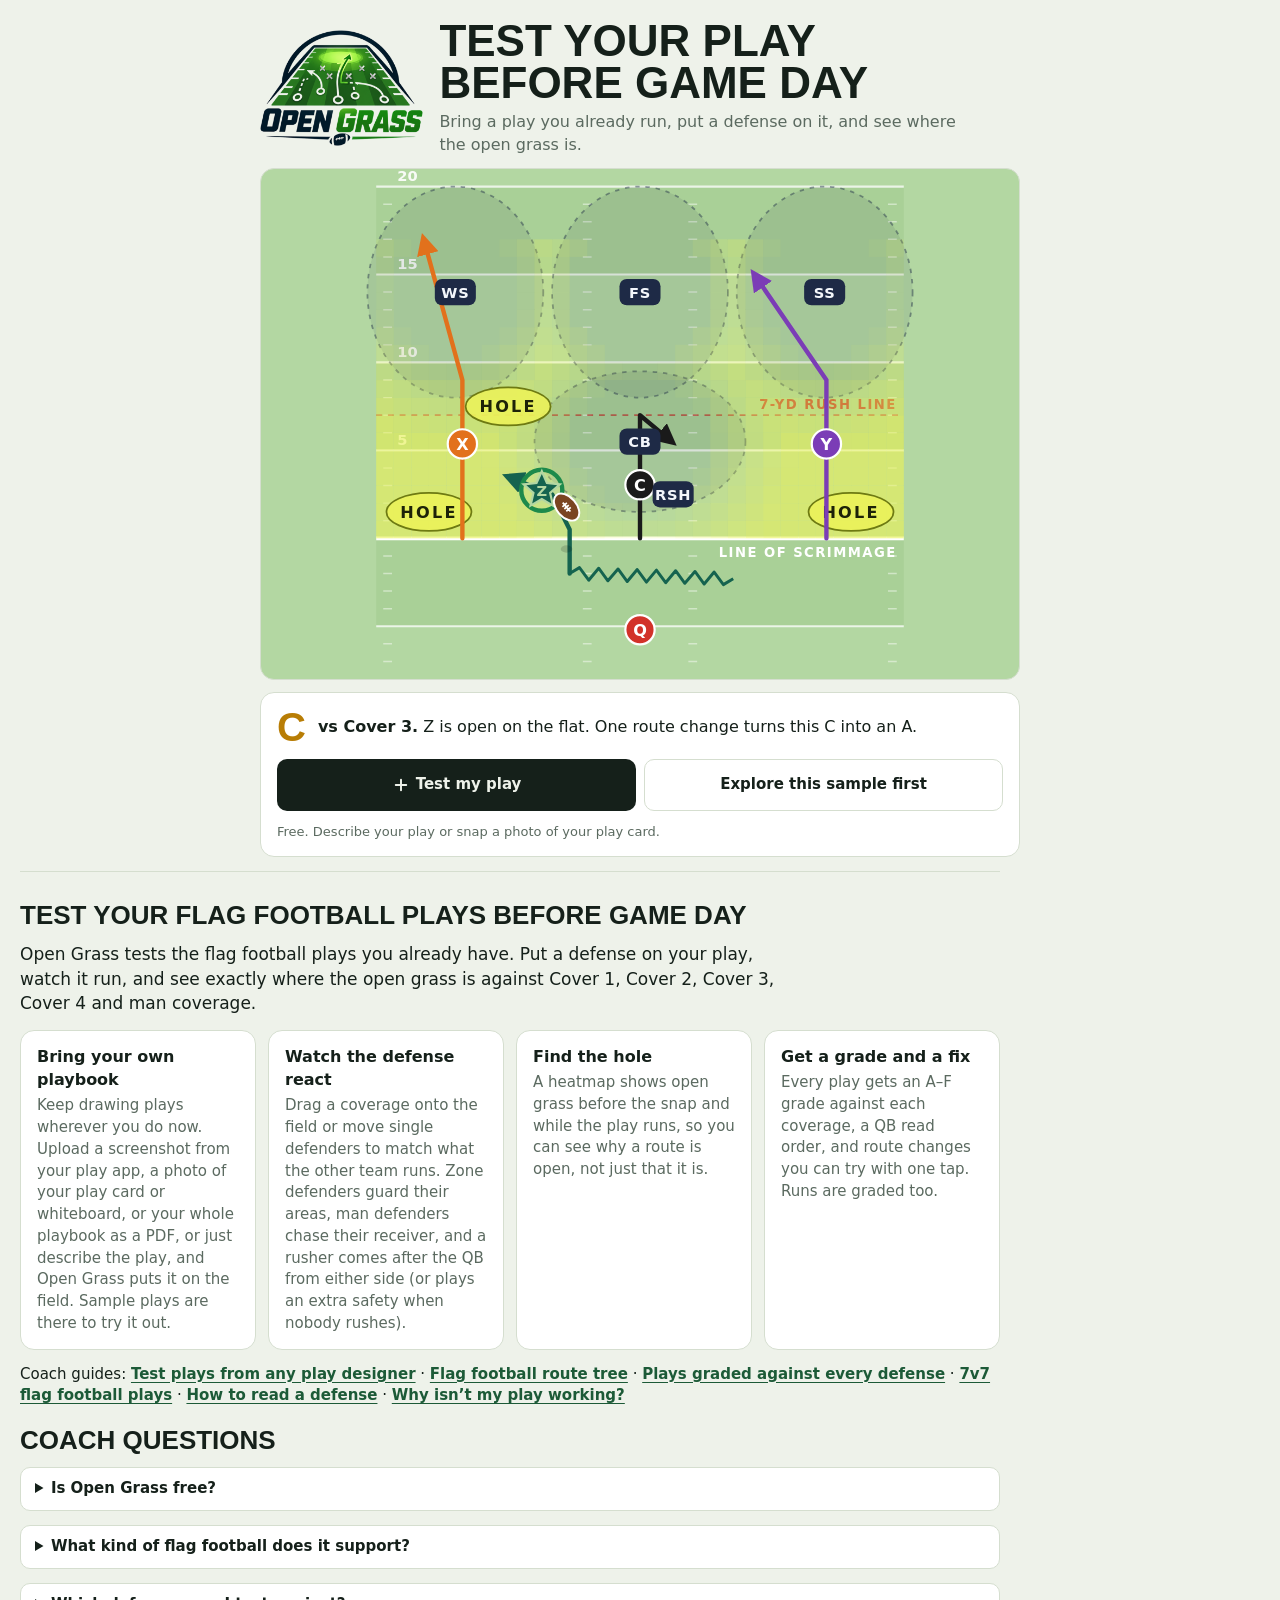
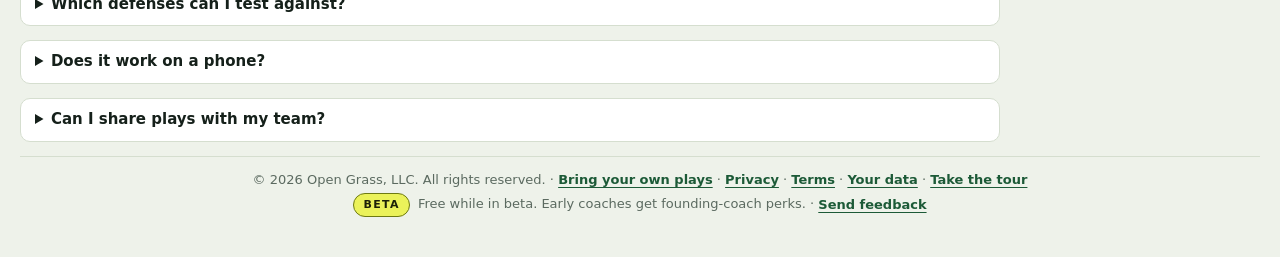
==== commit bf149b83: "GDPR for visitors in Europe: consent banner, self-hosted fonts, privacy policy section" ====
--- a/personal/projects/open-grass/index.html
+++ b/personal/projects/open-grass/index.html
@@ -19,16 +19,57 @@
      A browser holding the owner token (ai.js) is tagged traffic_type=internal for the Internal traffic data filter.
      Analytics is off when the visitor turned it off under "Your data" (og-no-analytics) or their browser sends Global Privacy Control:
      then gtag.js never loads, so neither GA4 nor the linked Google Ads page-view ping is sent (the ga-disable flag alone only
-     stops GA4). privacy.html promises that opting out stops both. */
+     stops GA4). privacy.html promises that opting out stops both.
+     Europe (EU/EEA, UK, Switzerland): GDPR and the ePrivacy rules (Germany's TDDDG §25) need consent BEFORE analytics cookies, so
+     a browser whose time zone is in Europe loads nothing until the visitor taps Allow on a small banner (og-consent = 'yes').
+     No thanks sets og-no-analytics like the Your data switch, and the banner never comes back. Static hosting can't see the
+     country, so the time zone stands in for it; it errs toward asking. privacy.html ("Visitors in Europe") describes this. */
   (() => {
-    let off = !!navigator.globalPrivacyControl;
+    let off = !!navigator.globalPrivacyControl, ask = false;
     try { off = off || localStorage.getItem('og-no-analytics') === '1'; } catch (e) {}
-    if (off) window['ga-disable-G-1T9DMC15V7'] = true;
-    else {
+    let tz = '';
+    try { tz = Intl.DateTimeFormat().resolvedOptions().timeZone || ''; } catch (e) {}
+    if (!off && /^(Europe\/|Atlantic\/(Reykjavik|Canary|Madeira|Azores|Faroe))/.test(tz)) {
+      let c = null;
+      try { c = localStorage.getItem('og-consent'); } catch (e) {}
+      if (c !== 'yes') { off = true; ask = true; }
+    }
+    window.ogLoadGA = () => {
+      window['ga-disable-G-1T9DMC15V7'] = false;
+      if (document.getElementById('og-gtag')) return;
       const t = document.createElement('script');
-      t.async = true;
+      t.async = true; t.id = 'og-gtag';
       t.src = 'https://www.googletagmanager.com/gtag/js?id=G-1T9DMC15V7';
       document.head.appendChild(t);
+    };
+    if (off) window['ga-disable-G-1T9DMC15V7'] = true;
+    else window.ogLoadGA();
+    if (ask) {
+      const show = () => {
+        const b = document.createElement('div');
+        b.id = 'ogConsent'; b.setAttribute('role', 'dialog'); b.setAttribute('aria-label', 'Usage statistics');
+        b.innerHTML = `<style>
+          #ogConsent { position: fixed; z-index: 2147483000; left: 16px; right: 16px; bottom: 16px; max-width: 400px; margin-left: auto;
+            background: var(--panel, #fff); color: var(--ink, #15201A); border: 1px solid var(--line, #D5DECF); border-radius: 12px;
+            padding: 14px 16px; box-shadow: 0 8px 28px rgba(0,0,0,.22); font: 15px/1.45 var(--f-body, system-ui, sans-serif); }
+          #ogConsent p { margin: 0 0 12px; }
+          #ogConsent a { color: var(--accent, #1C5A37); font-weight: 600; }
+          #ogConsent .ogc-row { display: flex; gap: 8px; }
+          #ogConsent button { flex: 1; min-height: 44px; border-radius: 8px; font: 600 15px var(--f-body, system-ui, sans-serif);
+            background: var(--panel, #fff); color: var(--ink, #15201A); border: 1.5px solid var(--ink, #15201A); cursor: pointer; }
+        </style>
+        <p>Can we count your visit? With your OK, Google Analytics sets cookies so we can see which features coaches use. Never your plays, play names or email. <a href="/privacy.html#europe">Privacy</a></p>
+        <div class="ogc-row"><button type="button" data-v="no">No thanks</button><button type="button" data-v="yes">Allow</button></div>`;
+        b.addEventListener('click', e => {
+          const v = e.target.closest && e.target.closest('button')?.dataset.v;
+          if (!v) return;
+          try { v === 'yes' ? localStorage.setItem('og-consent', 'yes') : localStorage.setItem('og-no-analytics', '1'); } catch (err) {}
+          if (v === 'yes') window.ogLoadGA();
+          b.remove();
+        });
+        document.body.appendChild(b);
+      };
+      document.body ? show() : document.addEventListener('DOMContentLoaded', show);
     }
     const h = location.hash.slice(1);
     // Clerk's sign-in can return with a dev session token in the query (__clerk_db_jwt) or handshake params: never record those.
@@ -125,9 +166,7 @@
   ]
 }
 </script>
-<link rel="preconnect" href="https://fonts.googleapis.com">
-<link rel="preconnect" href="https://fonts.gstatic.com" crossorigin>
-<link rel="stylesheet" href="https://fonts.googleapis.com/css2?family=Big+Shoulders+Display:wght@700;800;900&family=Barlow:wght@400;500;600;700&display=swap">
+<link rel="stylesheet" href="/fonts/fonts.css">
 <style>
 /* Layout: sideline clipboard. Field is the hero on the left; the coach's read sits in a column on the right, stacking under the field on phones. */
 :root {
@@ -4908,6 +4947,7 @@
   const gpc = !!navigator.globalPrivacyControl;
   let off = gpc;
   try { off = off || localStorage.getItem('og-no-analytics') === '1'; } catch (e) {}
+  off = off || !!window[GA_OFF_KEY];   // also off while a visitor in Europe hasn't said yes
   const signedIn = !!account.user;
   openDialog(`${dlgHead('Your data')}
     <div class="pane">
@@ -4929,7 +4969,17 @@
     <p class="muted"><a href="privacy.html">Privacy policy</a> · <a href="terms.html">Terms of Service</a></p>`);
   $('gaOn').addEventListener('change', e => {
     const on = e.target.checked;
-    try { on ? localStorage.removeItem('og-no-analytics') : localStorage.setItem('og-no-analytics', '1'); } catch (err) {}
+    // Turning it on counts as consent where the page asks first (Europe, see the Google tag in app.src.html). Turning it off
+    // also deletes the _ga cookies already set, so withdrawing consent leaves nothing behind.
+    try {
+      if (on) { localStorage.removeItem('og-no-analytics'); localStorage.setItem('og-consent', 'yes'); }
+      else { localStorage.setItem('og-no-analytics', '1'); localStorage.removeItem('og-consent'); }
+    } catch (err) {}
+    if (on) { window.ogLoadGA && window.ogLoadGA(); document.getElementById('ogConsent')?.remove(); }
+    else document.cookie.split(';').map(c => c.split('=')[0].trim()).filter(n => /^_ga/.test(n)).forEach(n => {
+      for (const d of ['', '; domain=' + location.hostname, '; domain=.' + location.hostname.replace(/^www\./, '')])
+        document.cookie = n + '=; expires=Thu, 01 Jan 1970 00:00:00 GMT; path=/' + d;
+    });
     window[GA_OFF_KEY] = !on;
     toast(on ? 'Usage statistics on.' : 'Usage statistics off in this browser.');
   });
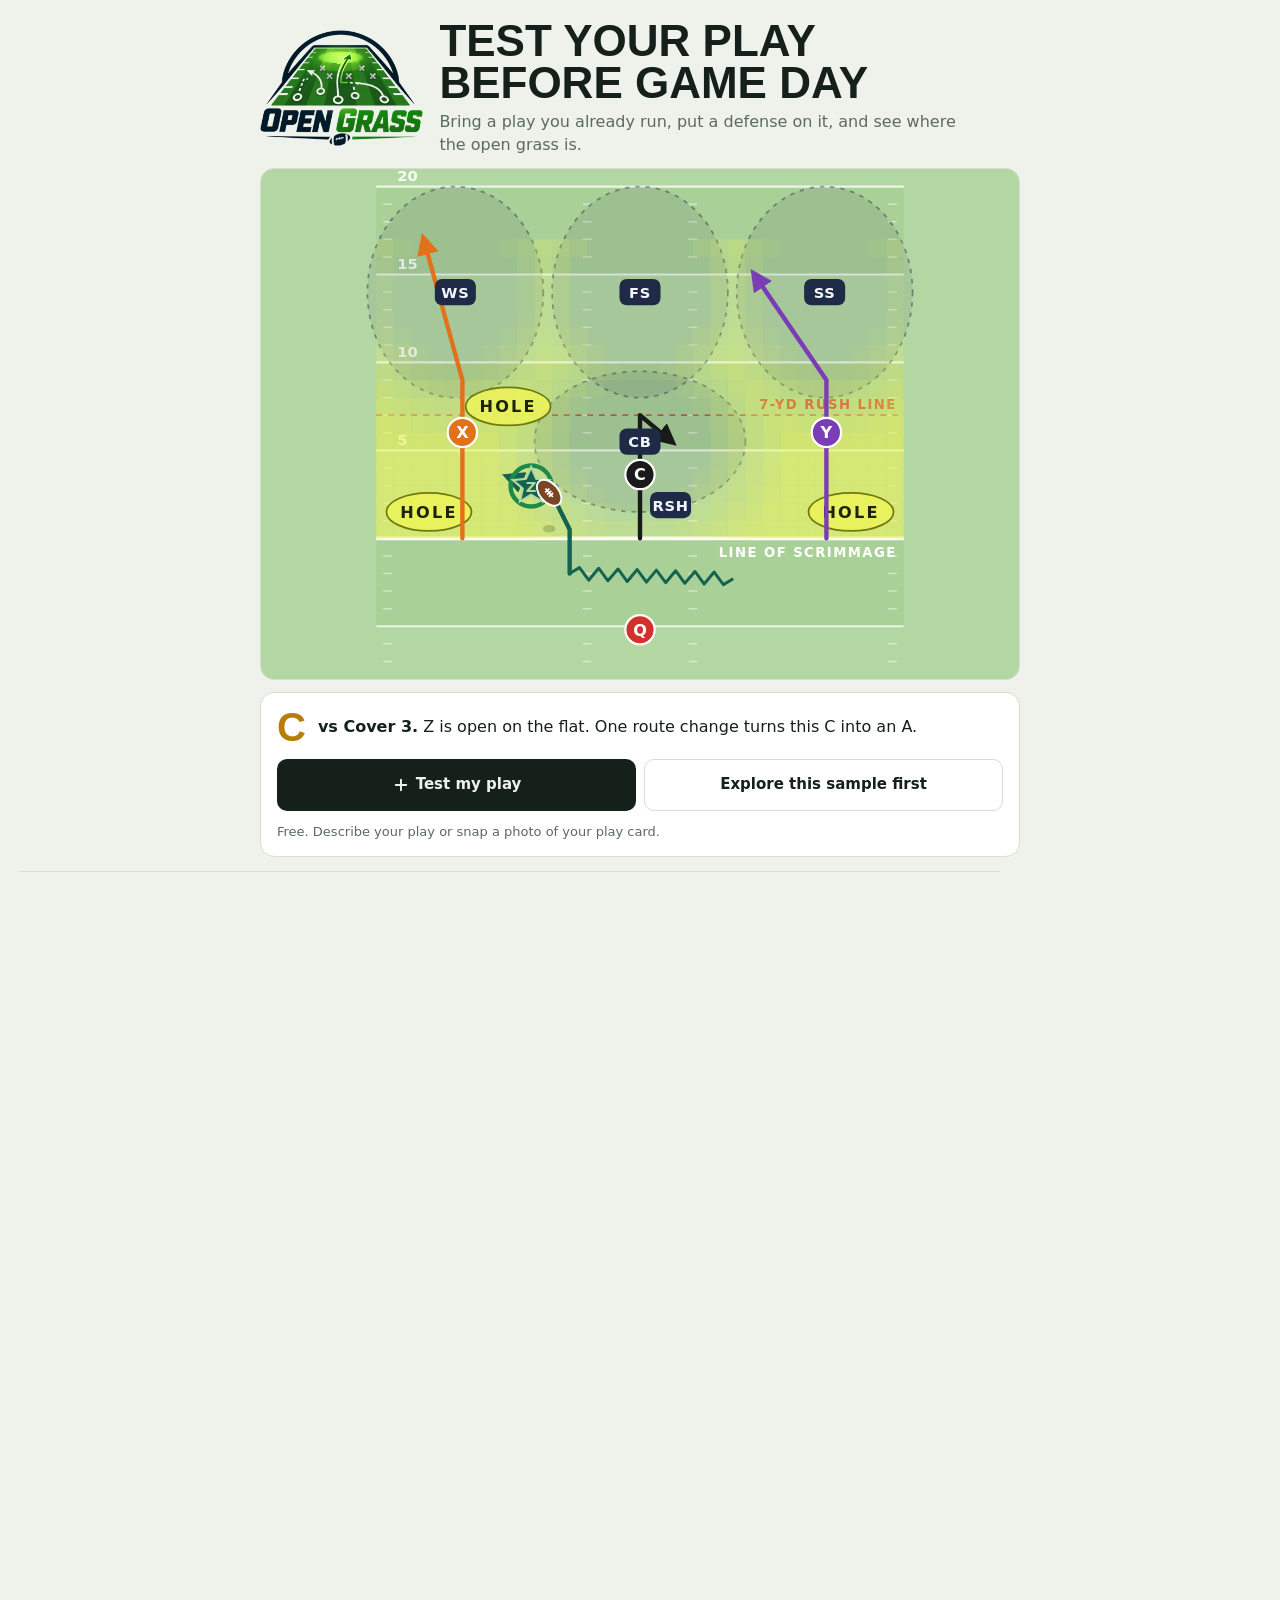
==== commit 7428a614: "Playback: ball carrier steps around defenders, cuts back when the outside is closed, and carries mom" ====
--- a/personal/projects/open-grass/index.html
+++ b/personal/projects/open-grass/index.html
@@ -1688,8 +1688,14 @@
           if (target[1] < floor) target = [target[0], floor];
         }
         const dx = target[0] - d.p[0], dy = target[1] - d.p[1], m = Math.hypot(dx, dy);
-        const step = speed * DT;
-        if (m > 0) d.p = m <= step ? [...target] : [d.p[0] + dx / m * step, d.p[1] + dy / m * step];
+        const step = speed * DT, was = d.p;
+        if (caught && t > ballRun.th) {
+          // after the catch (display only) defenders carry momentum like the ball carrier: no stopping or reversing on the spot
+          const want = m > 0 ? (m <= step ? [dx / m * m / DT, dy / m * m / DT] : [dx / m * speed, dy / m * speed]) : [0, 0];
+          d.v = steerStep(d.v || [0, 0], want, 1, DT, Math.max(speed, Math.hypot(...want)));
+          d.p = [d.p[0] + d.v[0] * DT, d.p[1] + d.v[1] * DT];
+        } else if (m > 0) d.p = m <= step ? [...target] : [d.p[0] + dx / m * step, d.p[1] + dy / m * step];
+        if (caught && t <= ballRun.th) d.v = [(d.p[0] - was[0]) / DT, (d.p[1] - was[1]) / DT];
       }
     }
     if (carrier && !ballRun.tackle) {
@@ -1878,30 +1884,58 @@
   return { from: holder, to: top, kind: 'pass', release, arrive };
 }
 
-/* After the catch the ball carrier heads for his sideline and up the field: on the left half of the field he only runs up, left, or
-   anywhere between (right half: up and right). Inside that fan he picks the heading that keeps him away from the defenders, favoring 45°
-   (equal parts up and out) when he's clear; within 3 yards of the sideline he turns up it. */
+/* After the catch the ball carrier heads for his sideline and up the field. His sideline is the one he's already running toward (a
+   crosser keeps going the way he's going), or, if he's barely moving sideways, the one on the half he caught it on. He can't stop or
+   turn on the spot: his velocity changes by at most STEER_ACC yd/s each second, so reversing a full-speed crosser takes about two seconds.
+   Each frame he tries two-step paths (a first heading for STEER_T1 s, then a second one up to 80° toward his sideline, or carrying on),
+   run with that same limit, and takes the one that gets the most yards before the first defender could reach him (a defender closes
+   at 5.2 yd/s with a yard of reach; stepping out of bounds ends the run), plus STEER_ALIVE yards a second for staying clear, so he
+   steps around a defender in his lane instead of running into him for a yard. Getting outside counts for a bit while he's more than
+   3 yards from his sideline, so in the open he runs about 45° up and out. The first heading may also cut back inside (up to 60°) for
+   STEER_CUT yards, so he only does it when the outside is closed. */
+const STEER_T1 = 0.4, STEER_H = 1.5, STEER_DT = 0.1, STEER_ALIVE = 2.5, STEER_CUT = 1.0, STEER_ACC = 8, STEER_SIDE_V = 2.0;
+// one step from velocity vel toward dir * speed: the velocity changes by at most STEER_ACC * dt, and stays under max (default speed)
+function steerStep(vel, dir, speed, dt, max = speed) {
+  const goal = [dir[0] * speed, dir[1] * speed], want = [goal[0] - vel[0], goal[1] - vel[1]], m = Math.hypot(...want), cap = STEER_ACC * dt;
+  const v = m > cap ? [vel[0] + want[0] / m * cap, vel[1] + want[1] / m * cap] : goal;
+  const n = Math.hypot(...v);
+  if (n <= max) return v;
+  // over his top speed (or a new, lower one): slow down, but that takes time too
+  const s = [v[0] / n * max - vel[0], v[1] / n * max - vel[1]], k = Math.min(1, cap / (Math.hypot(...s) || 1));
+  return [vel[0] + s[0] * k, vel[1] + s[1] * k];
+}
 function steerCarrier(br, defs, speed, w) {
   const pos = br.pos, mid = w / 2;
-  if (!br.side) br.side = pos[0] < mid ? -1 : pos[0] > mid ? 1 : Math.sign(br.vel[0]) || 1;   // the half he catches it on, for the whole run
+  if (!br.side) br.side = Math.abs(br.vel[0]) >= STEER_SIDE_V ? Math.sign(br.vel[0])
+    : pos[0] < mid ? -1 : pos[0] > mid ? 1 : Math.sign(br.vel[0]) || 1;   // for the whole run
   const side = br.side, room = side > 0 ? w - 1 - pos[0] : pos[0] - 1;   // yards to his sideline
+  const head = a => { const r = side * a * Math.PI / 180; return [Math.sin(r), Math.cos(r)]; };
+  // yards up the field, plus some for getting outside, at the moment a defender could first reach him (or at the horizon)
+  const value = (d1, d2) => {
+    let q = pos, v = br.vel, alive = 0;
+    for (let tau = STEER_DT; tau <= STEER_H + 1e-9; tau += STEER_DT) {
+      v = steerStep(v, tau <= STEER_T1 + 1e-9 ? d1 : d2, speed, STEER_DT);
+      const n = [q[0] + v[0] * STEER_DT, q[1] + v[1] * STEER_DT];
+      if (n[0] < 0.5 || n[0] > w - 0.5) break;
+      q = n; alive = tau;
+      // a defender can get there if it's within his top speed and he can bend his momentum (d.v) that far in time
+      if (defs.some(df => dist(df.p, q) <= 5.2 * tau + 1.0 && (!df.v || dist([df.p[0] + df.v[0] * tau, df.p[1] + df.v[1] * tau], q) <= STEER_ACC * tau * tau / 2 + 1.0))) break;
+    }
+    const out = side * (q[0] - pos[0]);
+    return q[1] - pos[1] + (room > 3 ? 0.6 * clamp(out, 0, room - 3) : 0) + STEER_ALIVE * alive;
+  };
   let best = null, bs = -Infinity;
-  for (let a = 0; a <= 80; a += 10) {
-    const r = side * a * Math.PI / 180, dir = [Math.sin(r), Math.cos(r)];
-    let margin = Infinity, ok = true;
-    for (const tau of [0.25, 0.5, 0.75, 1.0]) {
-      const q = [pos[0] + dir[0] * speed * tau, pos[1] + dir[1] * speed * tau];
-      if (q[0] < 0.5 || q[0] > w - 0.5) { ok = false; break; }
-      for (const d of defs) margin = Math.min(margin, dist(d.p, q) - 5.2 * tau - 1.0);
+  for (let a1 = -60; a1 <= 80; a1 += 10) {
+    const d1 = head(a1);
+    for (let a2 = 0; a2 <= 90; a2 += 10) {
+      const d2 = a2 === 90 ? d1 : head(a2);   // 90: carry on with the first heading
+      if (a2 === 90 && a1 >= 0) continue;
+      // cutting back inside gives up the sideline
+      const score = value(d1, d2) - (a1 < 0 ? STEER_CUT : 0);
+      if (score > bs) { bs = score; best = d1; }
     }
-    if (!ok && a > 0) continue;
-    const lane = room > 3 ? (dir[1] + side * dir[0]) / 2 : dir[1];
-    const score = lane + 0.8 * clamp(margin, -8, 1);
-    if (score > bs) { bs = score; best = dir; }
-  }
-  // he can't change direction instantly (a crosser has to plant and turn outside): blend toward the new heading
-  const v = [br.vel[0] * 0.4 + best[0] * speed * 0.6, br.vel[1] * 0.4 + best[1] * speed * 0.6], m = Math.hypot(...v) || 1;
-  br.vel = [v[0] / m * speed, v[1] / m * speed];
+  }
+  br.vel = steerStep(br.vel, best, speed, DT);
   br.pos = [clamp(pos[0] + br.vel[0] * DT, 0.5, w - 0.5), pos[1] + br.vel[1] * DT];
 }
 
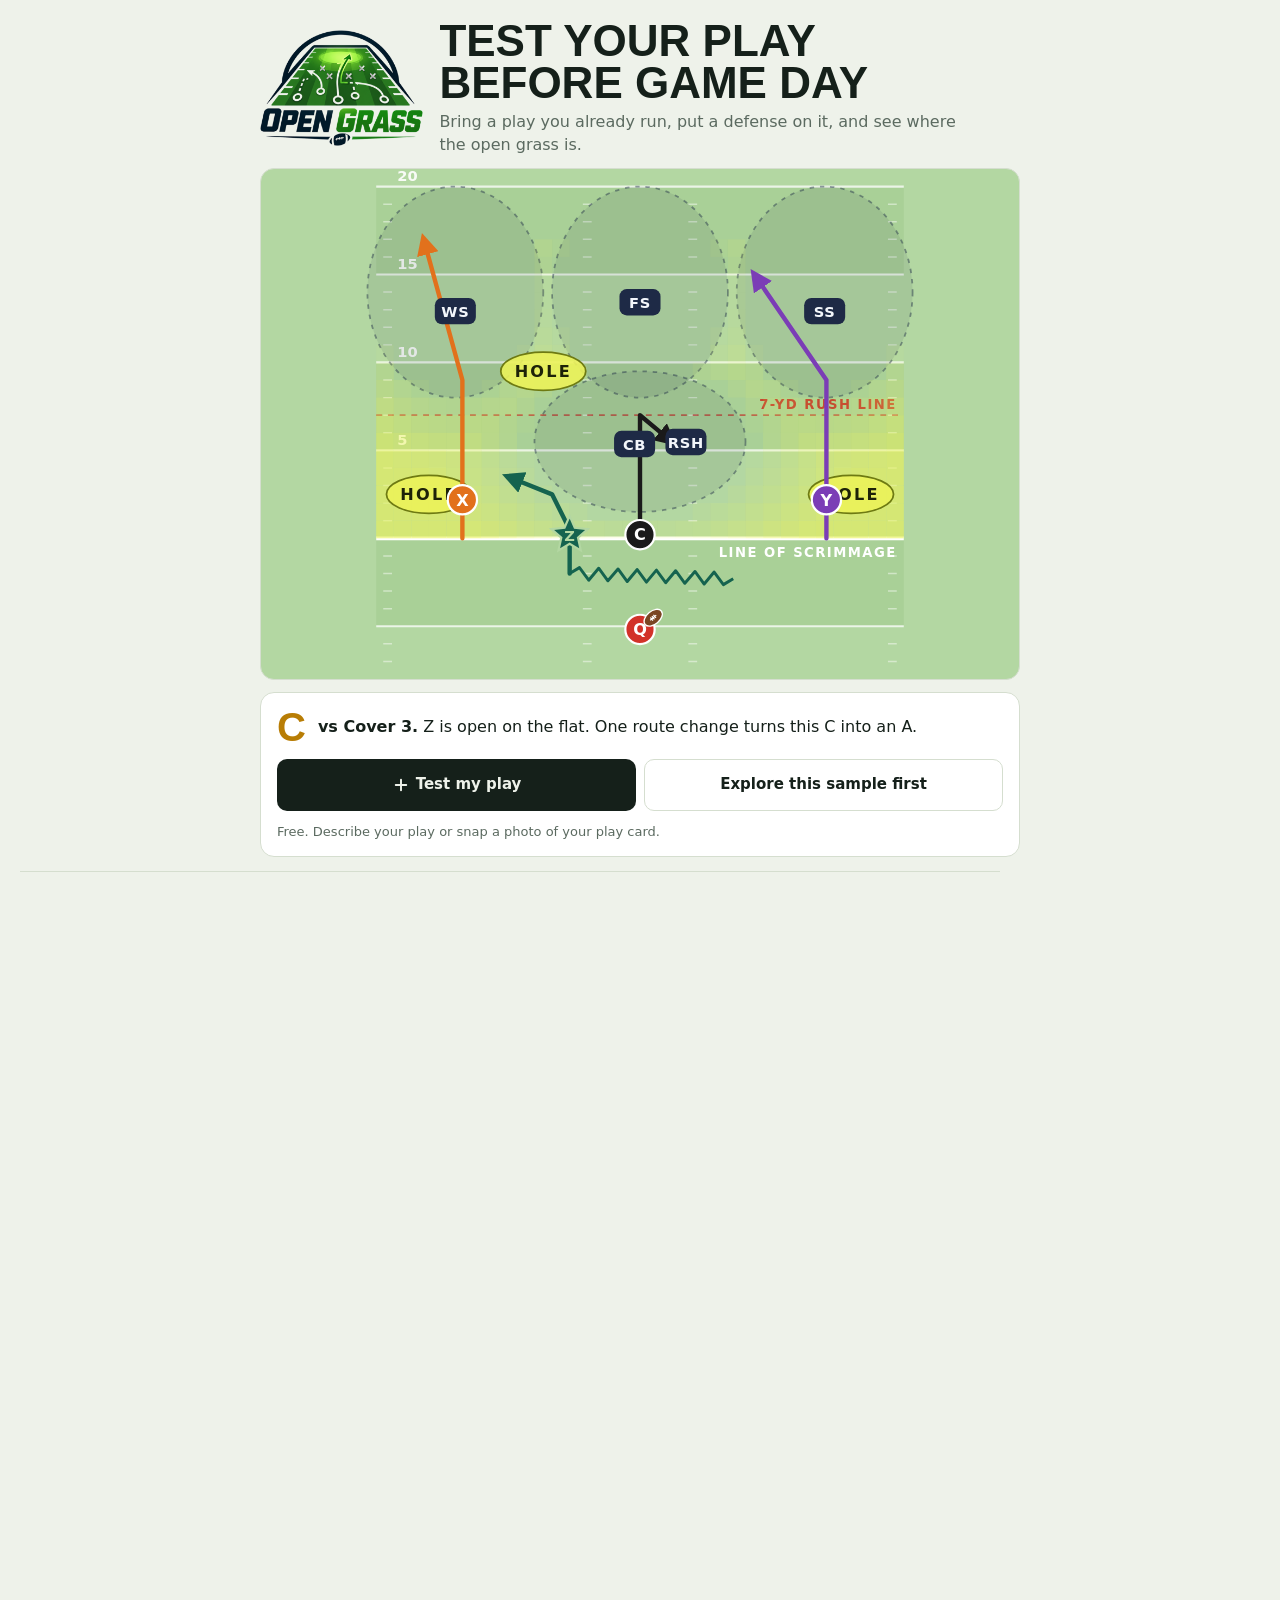
==== commit ca74b998: "Halloween theme Oct 30–31 (local time): night field, pumpkin ball, ghost defenders, moon and bats, B" ====
--- a/personal/projects/open-grass/index.html
+++ b/personal/projects/open-grass/index.html
@@ -106,6 +106,11 @@
   document.documentElement.dataset.stage = st;
   window.OG_STAGE_FROM = from;   // app.src.html tracks the change once gtag is set up
 })();
+/* Halloween: html.hw Oct 30–31 (local time). ?halloween=1 previews it, ?halloween=0 turns it off. Remove after 2026-11-01. */
+(() => {
+  const q = new URLSearchParams(location.search).get('halloween'), now = new Date();
+  if (q === '1' || (q !== '0' && now >= new Date(2026, 9, 30) && now < new Date(2026, 10, 1))) document.documentElement.classList.add('hw');
+})();
 </script>
 <meta charset="utf-8">
 <meta name="viewport" content="width=device-width, initial-scale=1, viewport-fit=cover">
@@ -323,6 +328,13 @@
 .tog input { accent-color: var(--accent); margin: 0; width: 20px; height: 20px; order: 2; }
 .tog select { font: inherit; font-weight: 600; color: inherit; background: var(--paper); border: 1px solid var(--line); border-radius: 8px; padding: 6px 8px; cursor: pointer; }
 
+/* Halloween (html.hw): a night game on the field only, in light and dark themes alike; holes glow candle amber. */
+html.hw .field-wrap {
+  --turf: #18241D; --turf-2: #1C2A22; --chalk: #E9E4D2; --hole: #F9C33C; --hole-edge: #F9C33C;
+  --def: #ECEFF7; --def-ink: #2A2340; --zone: #C7B2F2;
+  --r-orange: #F5953F; --r-green: #3FC79C; --r-purple: #B78BF2; --r-red: #FF6A5C; --r-ink: #F4F4F0; --r-teal: #4FC9D2; --r-gold: #E8B33E;
+  border-color: #E8731A; box-shadow: 0 10px 34px -10px rgba(232,115,26,.55);
+}
 /* Field */
 .player { position: relative; display: grid; gap: 12px; }
 .field-wrap { position: relative; border-radius: 14px; overflow: hidden; background: var(--turf); border: 1px solid var(--line); }
@@ -2069,6 +2081,7 @@
 <script>
 const S = 12, YTOP = 21, FIELD_H = 348;   // 29 yards tall: 20 yards downfield to 8 in the backfield (deep backs, counters)
 const X = x => x * S, Y = y => (YTOP - y) * S;
+const HW = document.documentElement.classList.contains('hw');   // Halloween, set in <head>
 const COLOR = { orange: 'var(--r-orange)', green: 'var(--r-green)', purple: 'var(--r-purple)', red: 'var(--r-red)', ink: 'var(--r-ink)', teal: 'var(--r-teal)', gold: 'var(--r-gold)' };
 const ST = { open: 'var(--good)', tight: 'var(--warn)', covered: 'var(--bad)' };
 
@@ -2184,7 +2197,18 @@
   });
   s += `<line x1="0" x2="${PX}" y1="${Y(0)}" y2="${Y(0)}" style="stroke:var(--chalk)" stroke-width="2.5"/>`;
   s += `<text x="${X(w - 0.4)}" y="${Y(0) + 13}" text-anchor="end" class="lbl" font-size="9" letter-spacing="1" style="fill:var(--chalk)">LINE OF SCRIMMAGE</text>`;
+  if (HW) s += halloweenDecor(PX);
   return s;
+}
+/* Halloween: a moon and bats over the deep end, a cobweb in the backfield corner. Under everything else, never on a lane. */
+function halloweenDecor(PX) {
+  const mx = PX * 0.22, bat = (x, y, k) => `<path transform="translate(${x} ${y}) scale(${k})" d="M0 1c-1.5-2.5-4.5-3.5-8-2.5c1.5.5 2.5 1.8 2.3 3c-1.4-.9-3.3-.9-4.5.2c2 .2 3.4 1.6 3.6 3c1.8-1.6 4.2-2.3 6.6-1.4c2.4-.9 4.8-.2 6.6 1.4c.2-1.4 1.6-2.8 3.6-3c-1.2-1.1-3.1-1.1-4.5-.2c-.2-1.2.8-2.5 2.3-3c-3.5-1-6.5 0-8 2.5z" style="fill:${k === 1 ? '#1A1424' : '#9D8BC4'}"/>`;
+  let s = `<circle cx="${mx}" cy="20" r="17" style="fill:#F6EBC4" fill-opacity=".9"/><circle cx="${mx + 5}" cy="15" r="3" style="fill:#E3D6A6"/><circle cx="${mx - 5}" cy="24" r="2.2" style="fill:#E3D6A6"/>`;
+  s += bat(mx + 4, 22, 1) + bat(mx + 40, 16, 0.8) + bat(mx + 62, 32, 0.6);   // the big one crosses the moon
+  const cy = FIELD_H, r = [18, 34, 50], a = [0, 22, 45, 68, 90].map(d => d * Math.PI / 180);
+  let web = a.map(t => `M0 ${cy}L${(56 * Math.sin(t)).toFixed(1)} ${(cy - 56 * Math.cos(t)).toFixed(1)}`).join('');
+  r.forEach(R => { web += `M0 ${cy - R}` + a.slice(1).map(t => `Q${(R * 0.62 * Math.sin(t - 0.2)).toFixed(1)} ${(cy - R * 0.62 * Math.cos(t - 0.2)).toFixed(1)} ${(R * Math.sin(t)).toFixed(1)} ${(cy - R * Math.cos(t)).toFixed(1)}`).join(''); });
+  return s + `<path d="${web}" fill="none" style="stroke:var(--chalk)" stroke-opacity=".35" stroke-width=".8"/>`;
 }
 const STATICS = {};
 const staticFor = w => STATICS[w] || (STATICS[w] = staticField(w));
@@ -2210,6 +2234,7 @@
   return pts.join(' ');
 }
 function football(x, y, rot = -30, sc = 1) {
+  if (HW) return `<g transform="translate(${x.toFixed(1)} ${y.toFixed(1)}) rotate(${rot.toFixed(0)}) scale(${sc.toFixed(2)})"><ellipse rx="8.5" ry="6.5" style="fill:#F07F1A;stroke:#8E3C06" stroke-width="1"/><ellipse rx="3.6" ry="6.4" fill="none" style="stroke:#8E3C06" stroke-width=".8"/><path d="M0 -6.4v12.8" style="stroke:#8E3C06" stroke-width=".8"/><path d="M-.6 -6.2q0 -3 2.8 -3.8" fill="none" style="stroke:#3E7A2A" stroke-width="2" stroke-linecap="round"/></g>`;
   return `<g transform="translate(${x.toFixed(1)} ${y.toFixed(1)}) rotate(${rot.toFixed(0)}) scale(${sc.toFixed(2)})"><ellipse rx="8" ry="5" style="fill:var(--ball);stroke:var(--chalk)" stroke-width="1"/><path d="M-3 0h6M-1.5 -1.5v3M0 -1.5v3M1.5 -1.5v3" style="stroke:var(--chalk)" stroke-width=".9"/></g>`;
 }
 
@@ -2410,11 +2435,11 @@
   if (run) s += ballLayer(t, f);
   if (run && run.ev.run && t >= run.ev.run.th) {
     const r = run.ev.run, cp = f.off[r.id];
-    if (r.t !== null && t >= r.t) s += `<text x="${clamp(X(cp[0]), 72, w * S - 72)}" y="${Y(cp[1]) + 26}" text-anchor="middle" class="lbl" font-size="10" letter-spacing="1" style="fill:var(--bad)">FLAG PULLED · ${r.yards >= 0 ? '+' : ''}${r.yards.toFixed(1)} YDS</text>`;
+    if (r.t !== null && t >= r.t) s += `<text x="${clamp(X(cp[0]), 72, w * S - 72)}" y="${Y(cp[1]) + 26}" text-anchor="middle" class="lbl" font-size="10" letter-spacing="1" style="fill:var(--bad)">${HW ? 'BOO! ' : ''}FLAG PULLED · ${r.yards >= 0 ? '+' : ''}${r.yards.toFixed(1)} YDS</text>`;
   }
   if (run && run.yac && run.yac.flagT !== null && t >= run.yac.flagT) {
     const y = run.yac, cp = f.off[y.id], gain = y.pos[1];
-    s += `<text x="${clamp(X(cp[0]), 72, w * S - 72)}" y="${Y(cp[1]) + 26}" text-anchor="middle" class="lbl" font-size="10" letter-spacing="1" style="fill:var(--bad)">FLAG PULLED · ${gain >= 0 ? '+' : ''}${gain.toFixed(1)} YDS</text>`;
+    s += `<text x="${clamp(X(cp[0]), 72, w * S - 72)}" y="${Y(cp[1]) + 26}" text-anchor="middle" class="lbl" font-size="10" letter-spacing="1" style="fill:var(--bad)">${HW ? 'BOO! ' : ''}FLAG PULLED · ${gain >= 0 ? '+' : ''}${gain.toFixed(1)} YDS</text>`;
   }
   if (run && !run.ev.run && run.sim.pressure !== null && t >= run.sim.pressure && !(run.yac && run.sim.pressure > run.yac.t)) {
     const q = f.off[qb.id];
@@ -2426,7 +2451,8 @@
     const p = f.def[i];
     const locked = t > 0 || d.role === 'rush';
     s += `<g class="def${locked ? ' locked' : ''}" data-id="${d.id}" transform="translate(${X(p[0])} ${Y(p[1])})">`;
-    s += `<rect x="-14" y="-9" width="28" height="18" rx="5" style="fill:var(--def)"/>`;
+    s += HW ? `<path d="M-14 11V-1a14 11 0 0 1 28 0V11l-4.7-3-4.7 3-4.6-3-4.7 3-4.6-3z" style="fill:var(--def)"/>`
+      : `<rect x="-14" y="-9" width="28" height="18" rx="5" style="fill:var(--def)"/>`;
     s += `<text y="4" text-anchor="middle" class="lbl" font-size="10" letter-spacing=".5" style="fill:var(--def-ink)">${d.label}</text></g>`;
   });
 
@@ -4842,7 +4868,7 @@
   const W = 18 * fmtOf(state.play).w, FH = FIELD_H * 1.5, CAP = 46, H = FH + CAP, fps = 10, T = tEnd();
   const canvas = document.createElement('canvas'); canvas.width = W; canvas.height = H;
   const ctx = canvas.getContext('2d', { willReadFrequently: true });
-  const cs = getComputedStyle(document.documentElement);
+  const cs = getComputedStyle(document.querySelector('.field-wrap') || document.documentElement);   // the field's own tokens (Halloween)
   const tok = v => cs.getPropertyValue(v).trim() || '#000';
   const resolve = s => s.replace(/var\((--[\w-]+)\)/g, (m, v) => tok(v))
     .replace(/class="lbl"/g, 'font-family="Barlow, Arial, sans-serif" font-weight="700"')
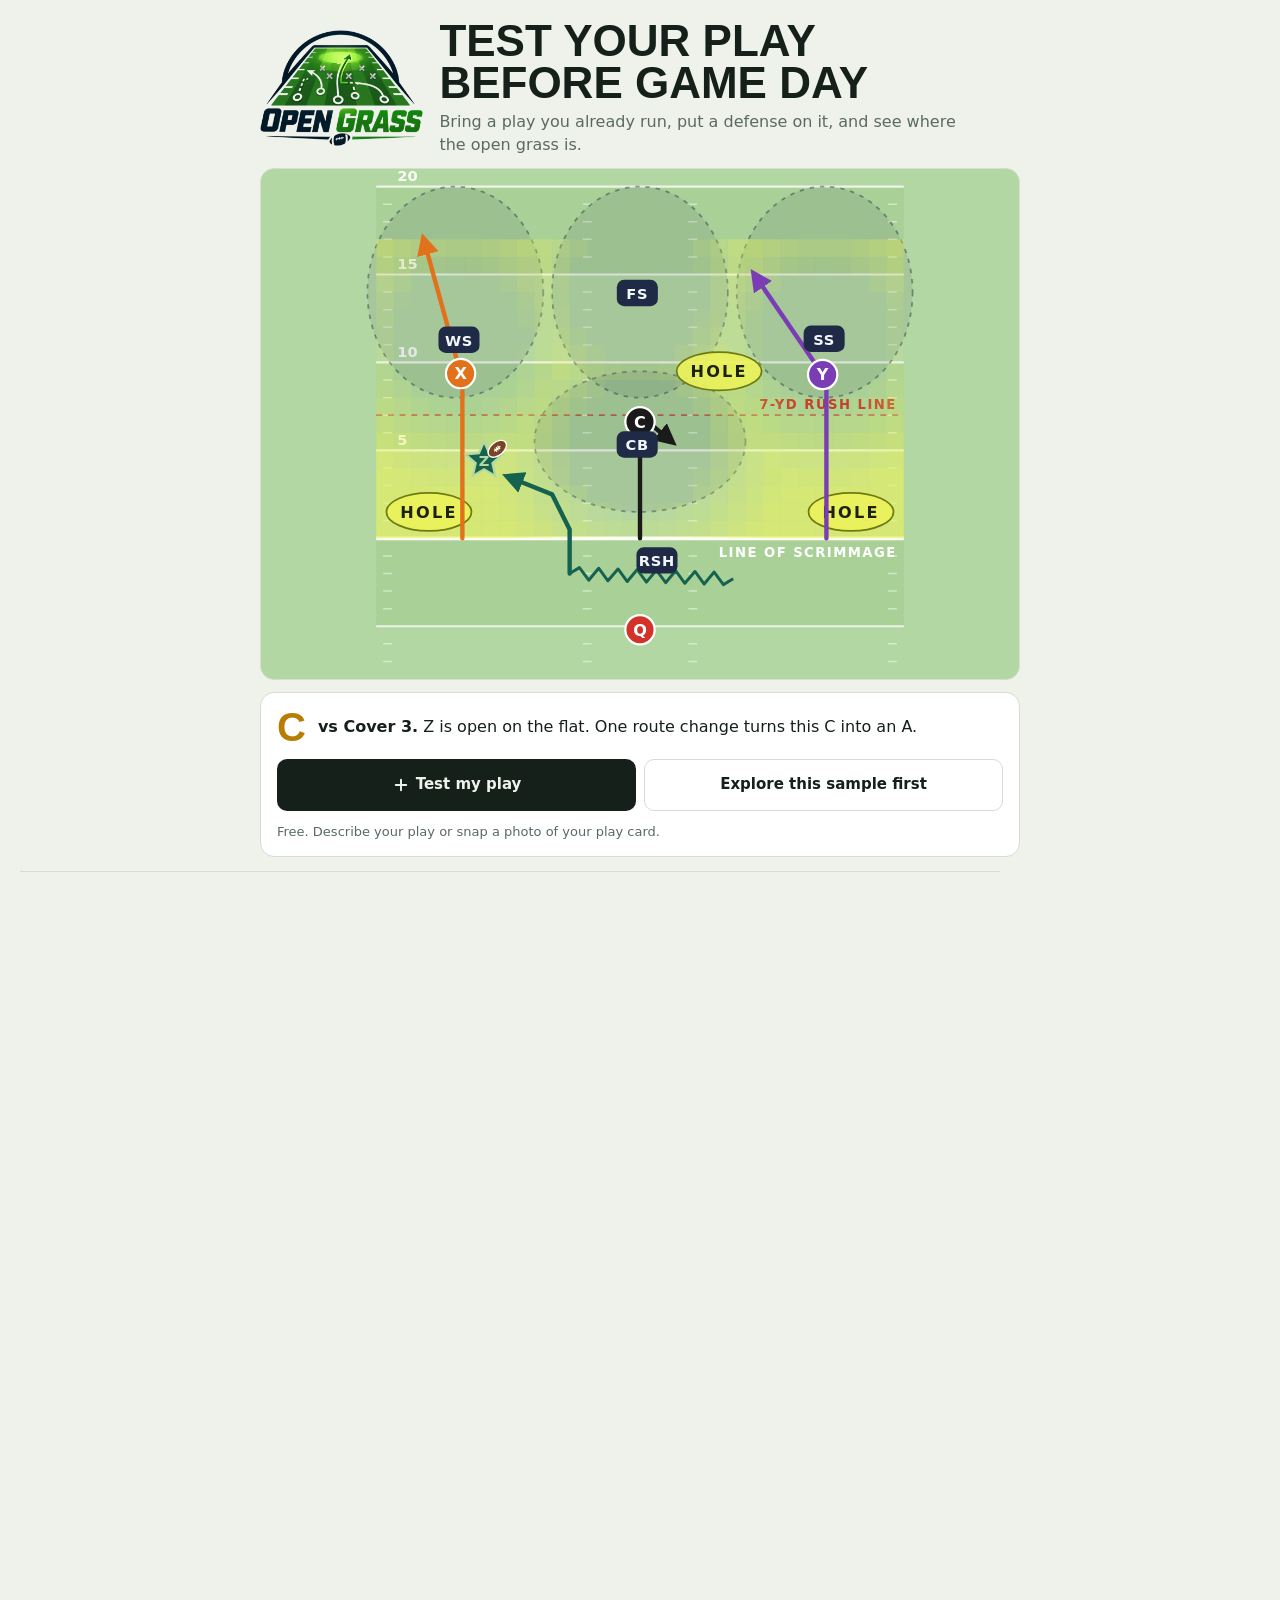
==== commit 4dddbd97: "Halloween look switch in Field options (Oct 30–31 only; og-no-hw remembers it off; toggle_setting ha" ====
--- a/personal/projects/open-grass/index.html
+++ b/personal/projects/open-grass/index.html
@@ -106,10 +106,15 @@
   document.documentElement.dataset.stage = st;
   window.OG_STAGE_FROM = from;   // app.src.html tracks the change once gtag is set up
 })();
-/* Halloween: html.hw Oct 30–31 (local time). ?halloween=1 previews it, ?halloween=0 turns it off. Remove after 2026-11-01. */
+/* Halloween: html.hw Oct 30–31 (local time), unless the visitor switched it off in Field options (og-no-hw).
+   ?halloween=1 previews it, ?halloween=0 turns it off. Remove after 2026-11-01. */
 (() => {
-  const q = new URLSearchParams(location.search).get('halloween'), now = new Date();
-  if (q === '1' || (q !== '0' && now >= new Date(2026, 9, 30) && now < new Date(2026, 10, 1))) document.documentElement.classList.add('hw');
+  const q = new URLSearchParams(location.search).get('halloween'), now = new Date(), html = document.documentElement;
+  if (!(q === '1' || (q !== '0' && now >= new Date(2026, 9, 30) && now < new Date(2026, 10, 1)))) return;
+  html.dataset.hwWindow = '1';   // shows the Halloween look switch
+  let off = false;
+  try { off = q !== '1' && !!localStorage.getItem('og-no-hw'); } catch (e) {}
+  if (!off) html.classList.add('hw');
 })();
 </script>
 <meta charset="utf-8">
@@ -845,6 +850,7 @@
             <label class="tog" id="c1Tog" title="Cover 1: short defenders follow a receiver (Man) or guard an area (Zone)">Cover 1 <select id="c1Sel"><option value="man">Man</option><option value="zone">Zone</option></select></label>
             <label class="tog"><span id="blitzL">Extra rusher</span> <input type="checkbox" id="blitzT"></label>
             <label class="tog">Show holes <input type="checkbox" id="holesT" checked></label>
+            <label class="tog" id="hwTog" hidden>🎃 Halloween look <input type="checkbox" id="hwT"></label>
           </div>
         </div>
       </div>
@@ -2081,7 +2087,7 @@
 <script>
 const S = 12, YTOP = 21, FIELD_H = 348;   // 29 yards tall: 20 yards downfield to 8 in the backfield (deep backs, counters)
 const X = x => x * S, Y = y => (YTOP - y) * S;
-const HW = document.documentElement.classList.contains('hw');   // Halloween, set in <head>
+let HW = document.documentElement.classList.contains('hw');   // Halloween, set in <head>; the Field options switch changes it
 const COLOR = { orange: 'var(--r-orange)', green: 'var(--r-green)', purple: 'var(--r-purple)', red: 'var(--r-red)', ink: 'var(--r-ink)', teal: 'var(--r-teal)', gold: 'var(--r-gold)' };
 const ST = { open: 'var(--good)', tight: 'var(--warn)', covered: 'var(--bad)' };
 
@@ -3071,6 +3077,15 @@
 function setRusher(v) { state.rusher = ['L', 'none'].includes(v) ? v : 'R'; $('rushSel').value = state.rusher; }
 $('rushSel').addEventListener('change', e => { setRusher(e.target.value); stop(); recompute(); setT(0); track('toggle_setting', { setting: 'rusher', value: state.rusher, ...covInfo() }); });
 $('blitzT').addEventListener('change', e => { state.blitz = e.target.checked; stop(); recompute(); setT(0); track('toggle_setting', { setting: 'blitz', value: state.blitz, ...covInfo() }); });
+if (document.documentElement.dataset.hwWindow) { $('hwTog').hidden = false; $('hwT').checked = HW; }
+$('hwT').addEventListener('change', e => {
+  HW = e.target.checked;
+  document.documentElement.classList.toggle('hw', HW);
+  try { HW ? localStorage.removeItem('og-no-hw') : localStorage.setItem('og-no-hw', '1'); } catch (err) {}
+  Object.keys(STATICS).forEach(k => delete STATICS[k]);   // the moon and bats live in the cached field
+  renderField();
+  track('toggle_setting', { setting: 'halloween', value: HW, ...covInfo() });
+});
 $('holesT').addEventListener('change', e => { state.holes = e.target.checked; renderField(); track('toggle_setting', { setting: 'holes', value: state.holes, ...covInfo() }); });
 let scrubbed = '';   // scrub_timeline once per play and coverage, not on every input event
 $('scrub').addEventListener('input', e => {
